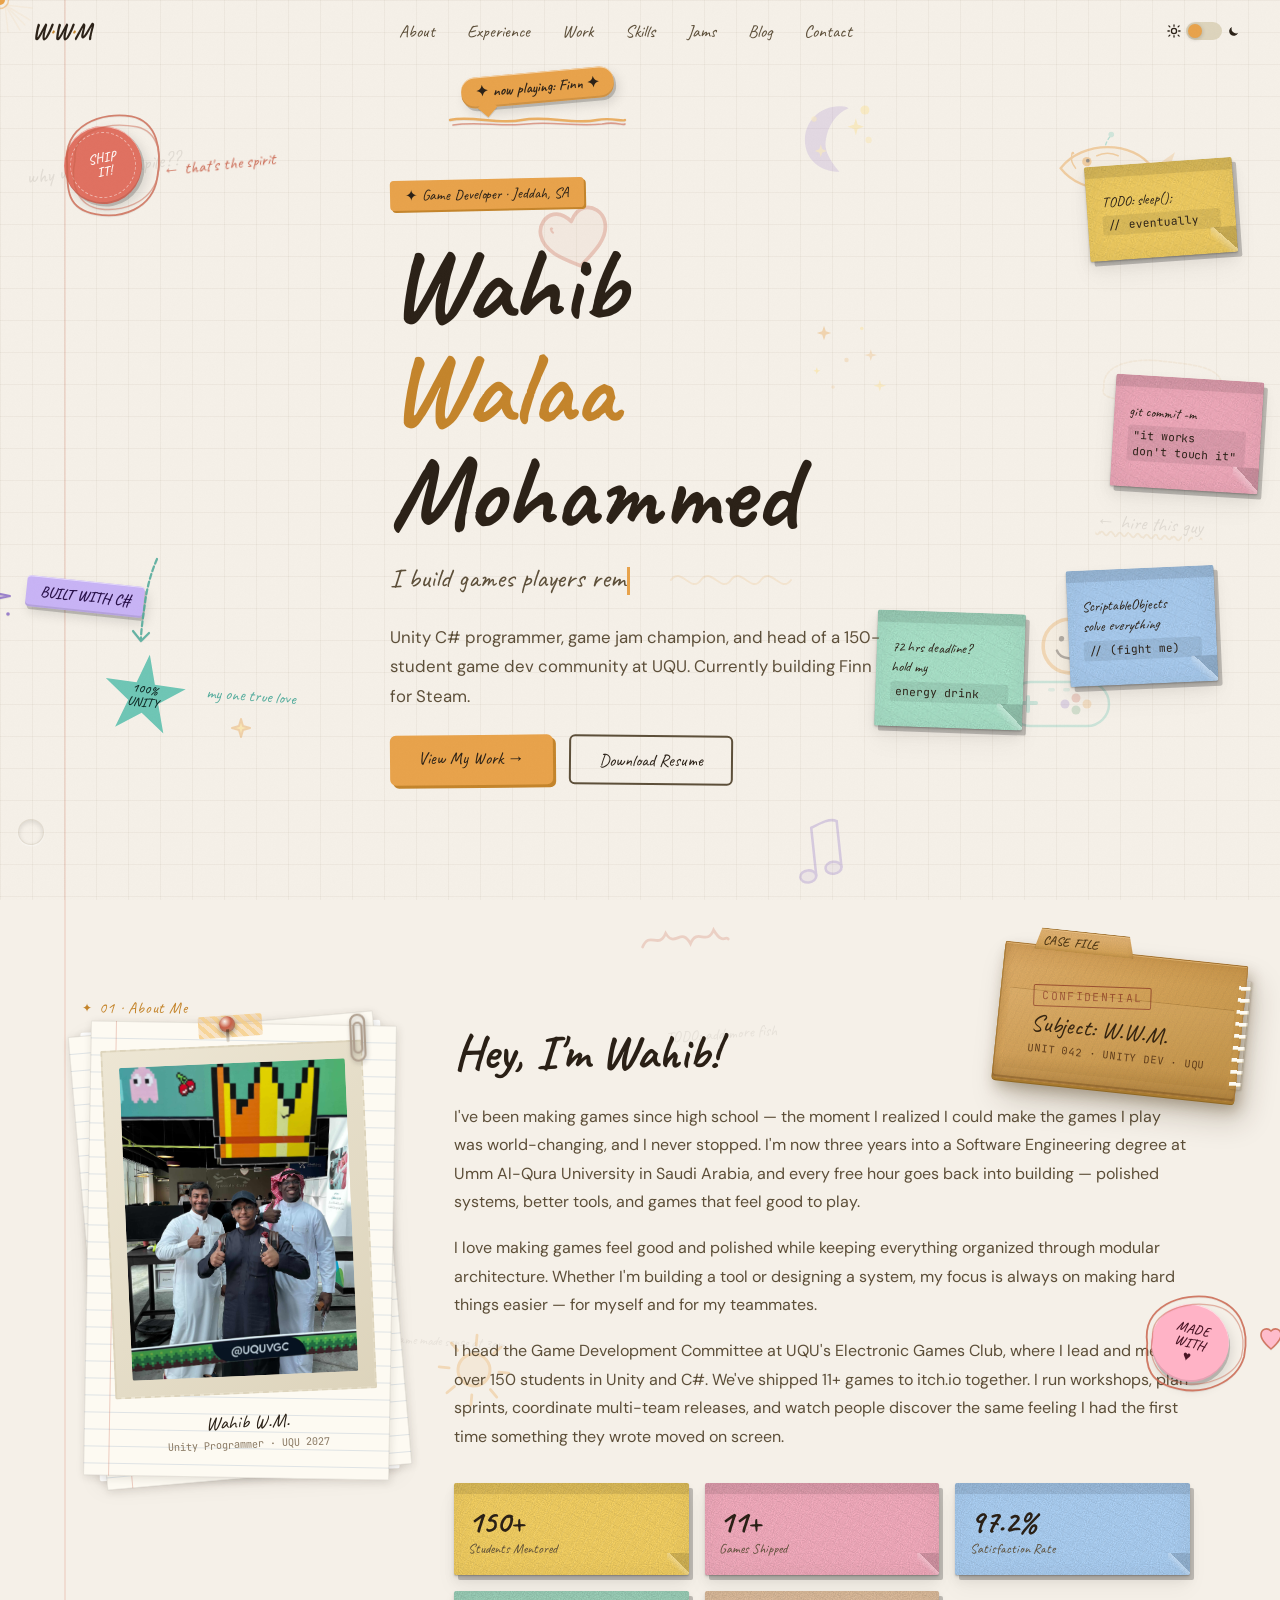
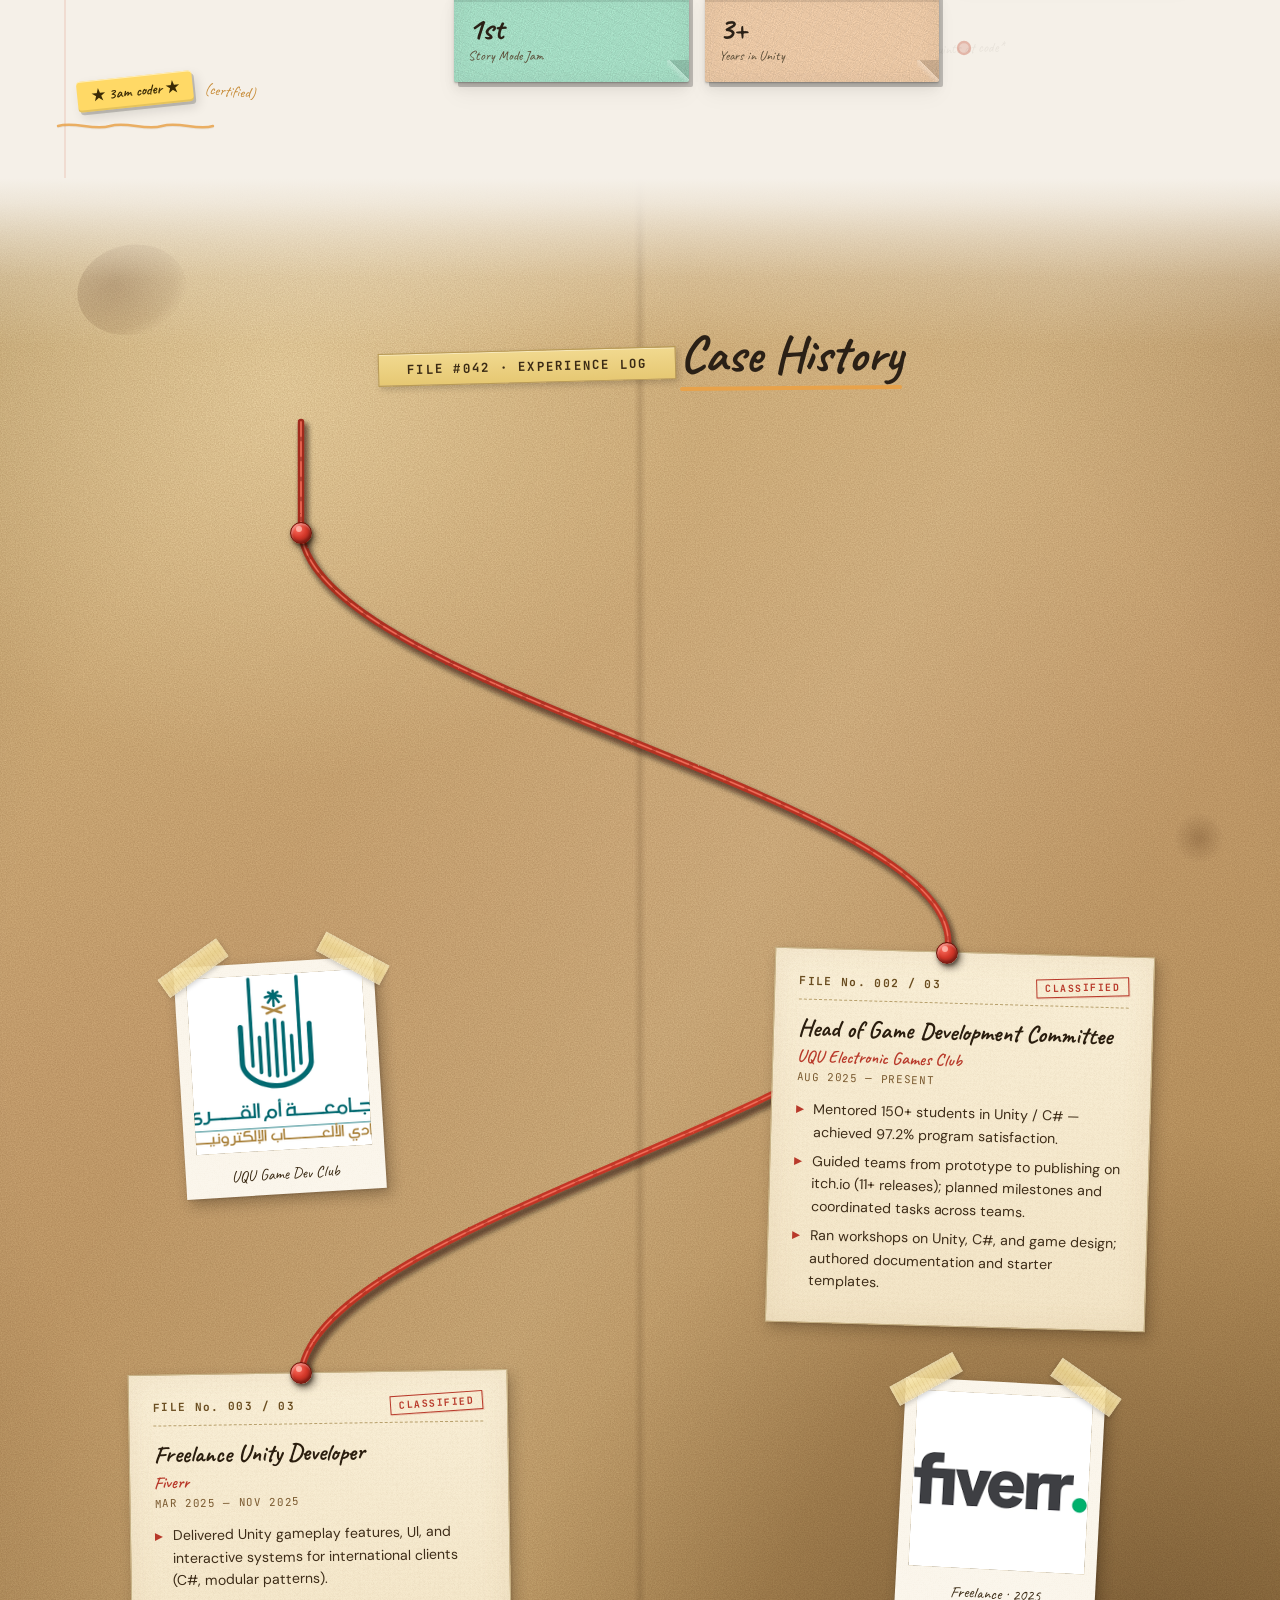
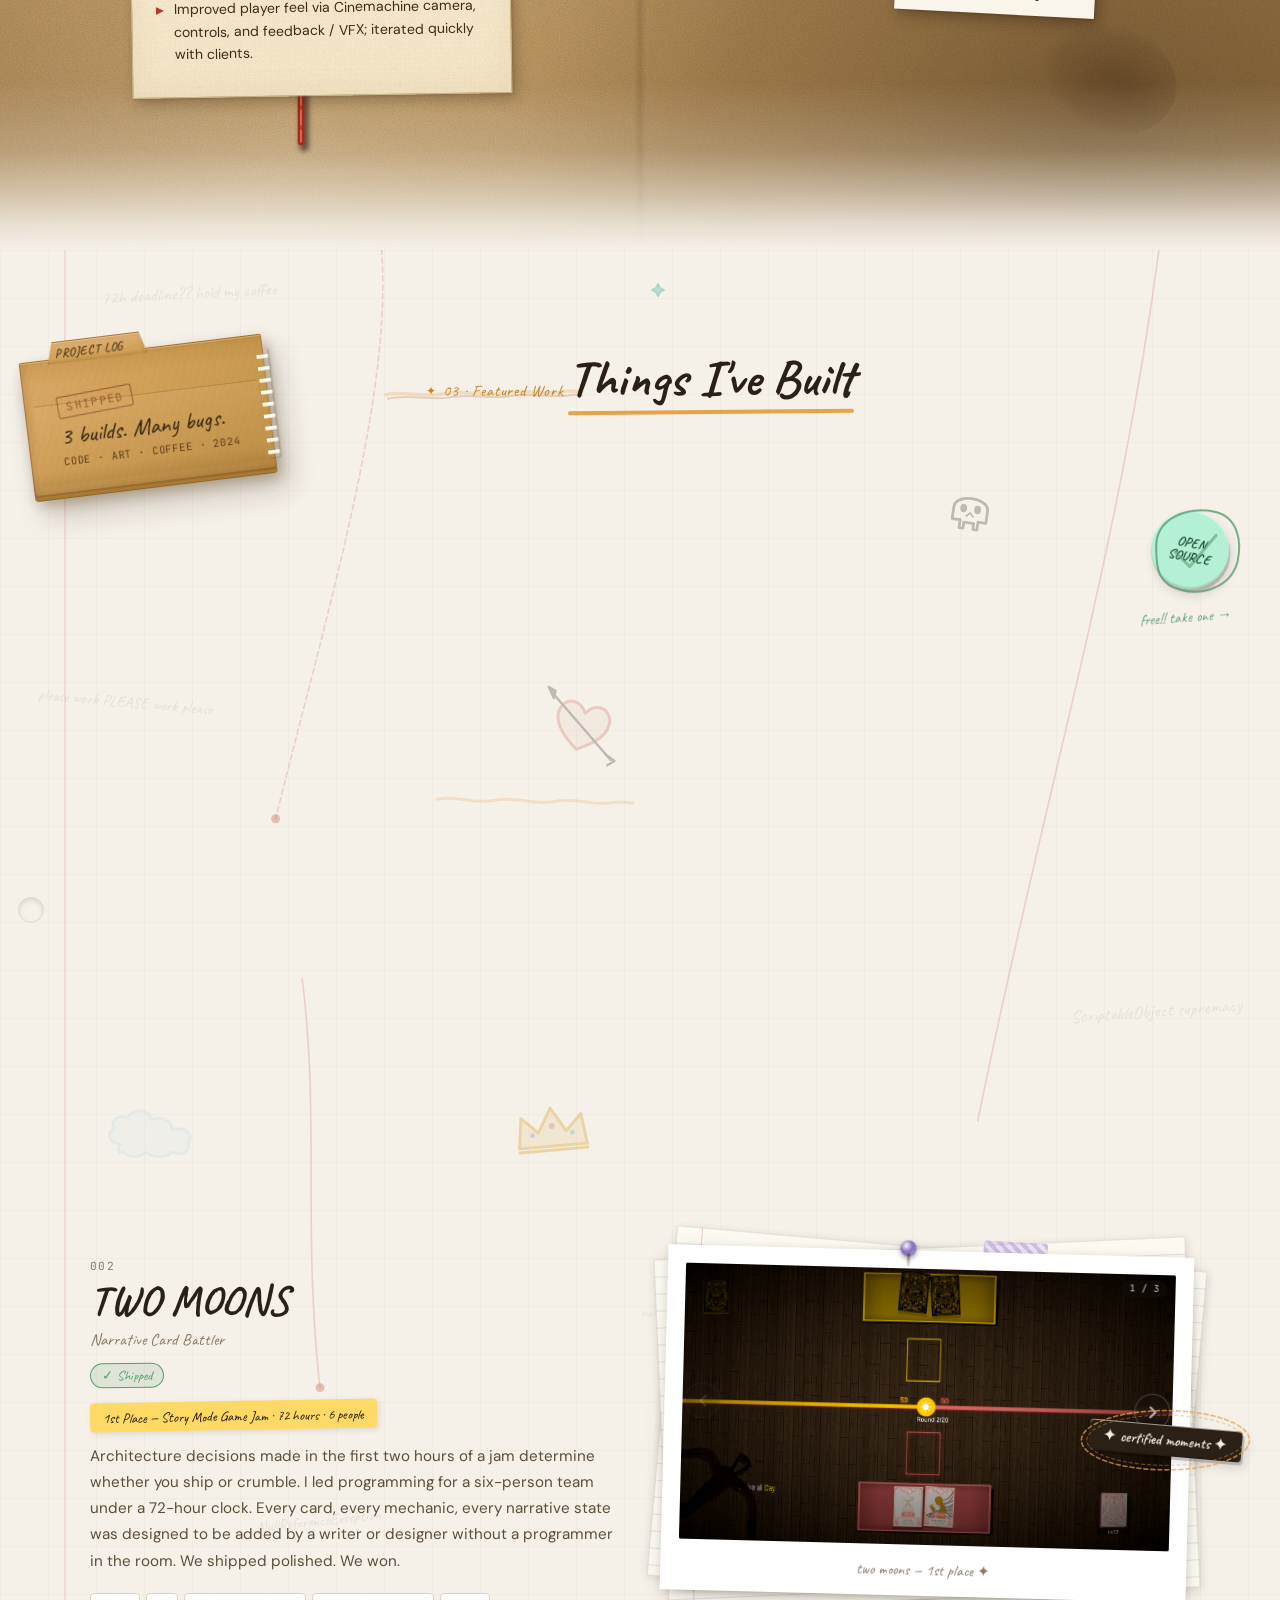
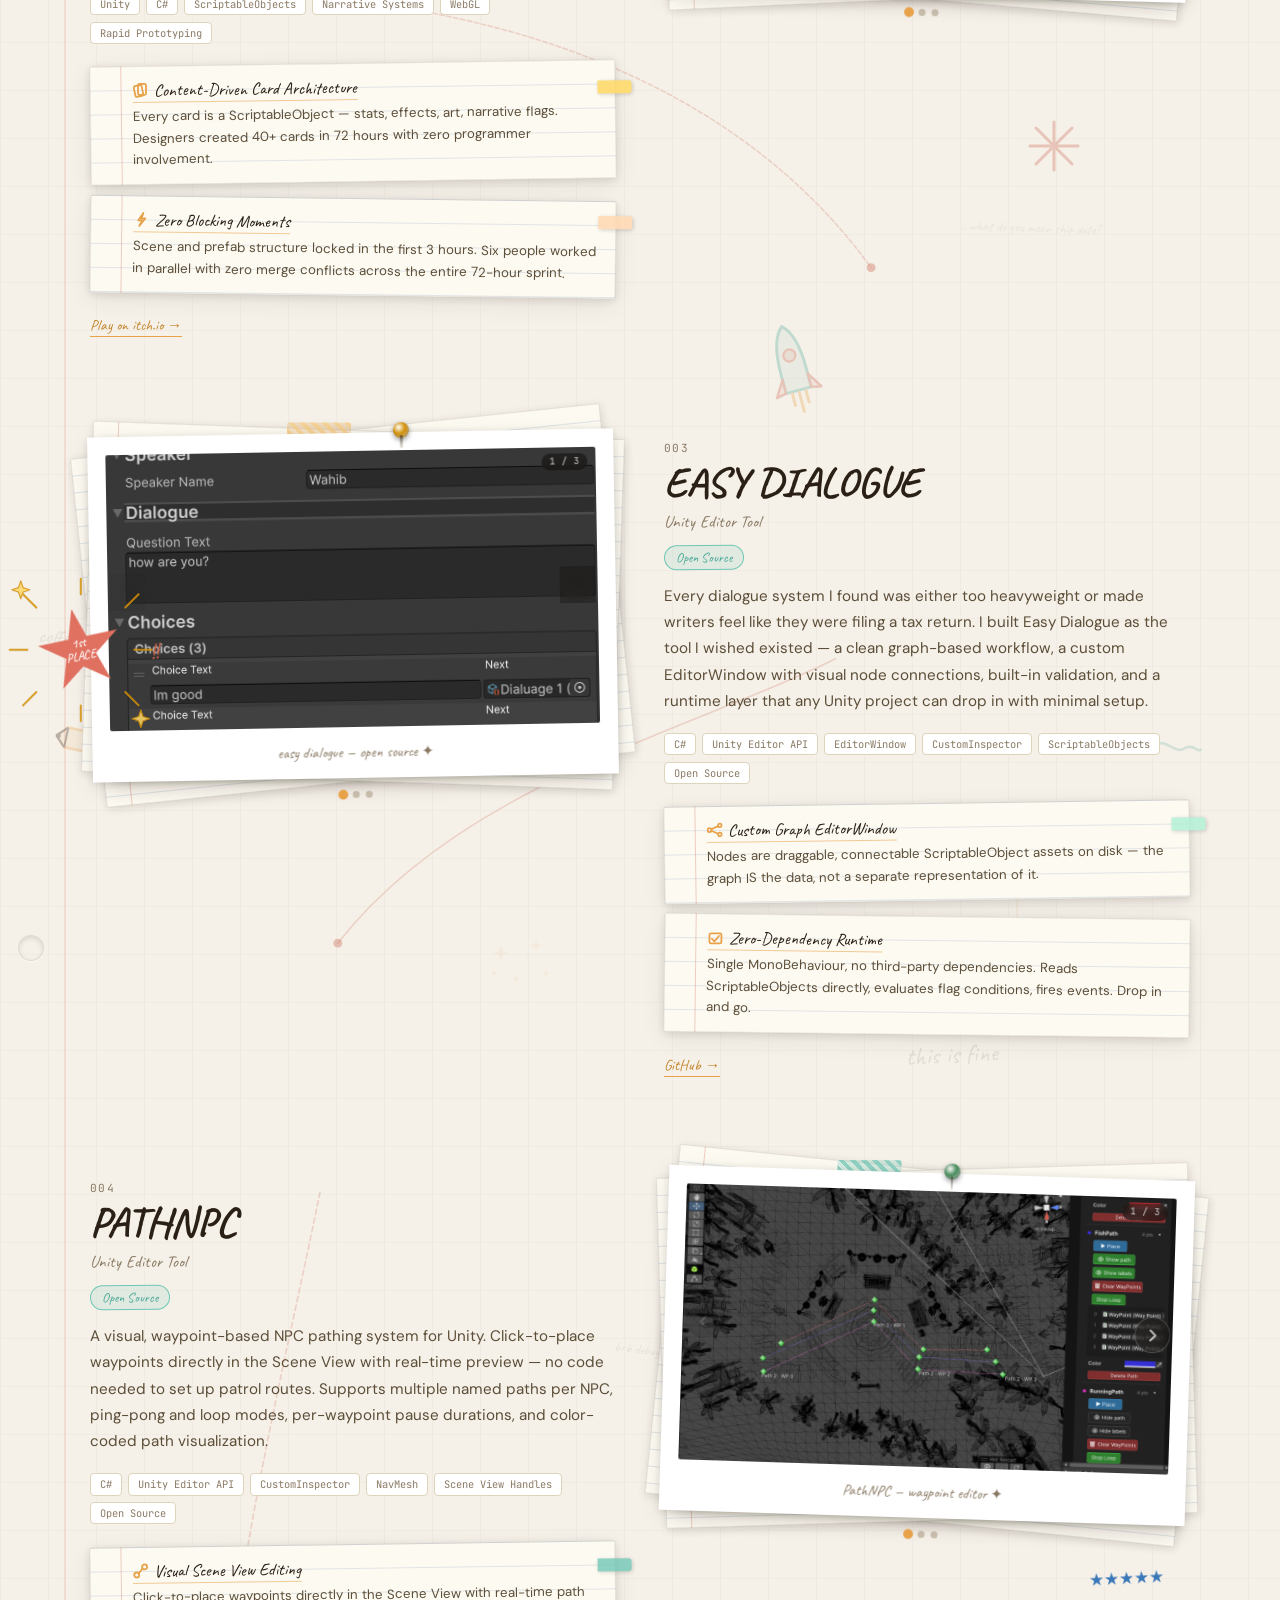
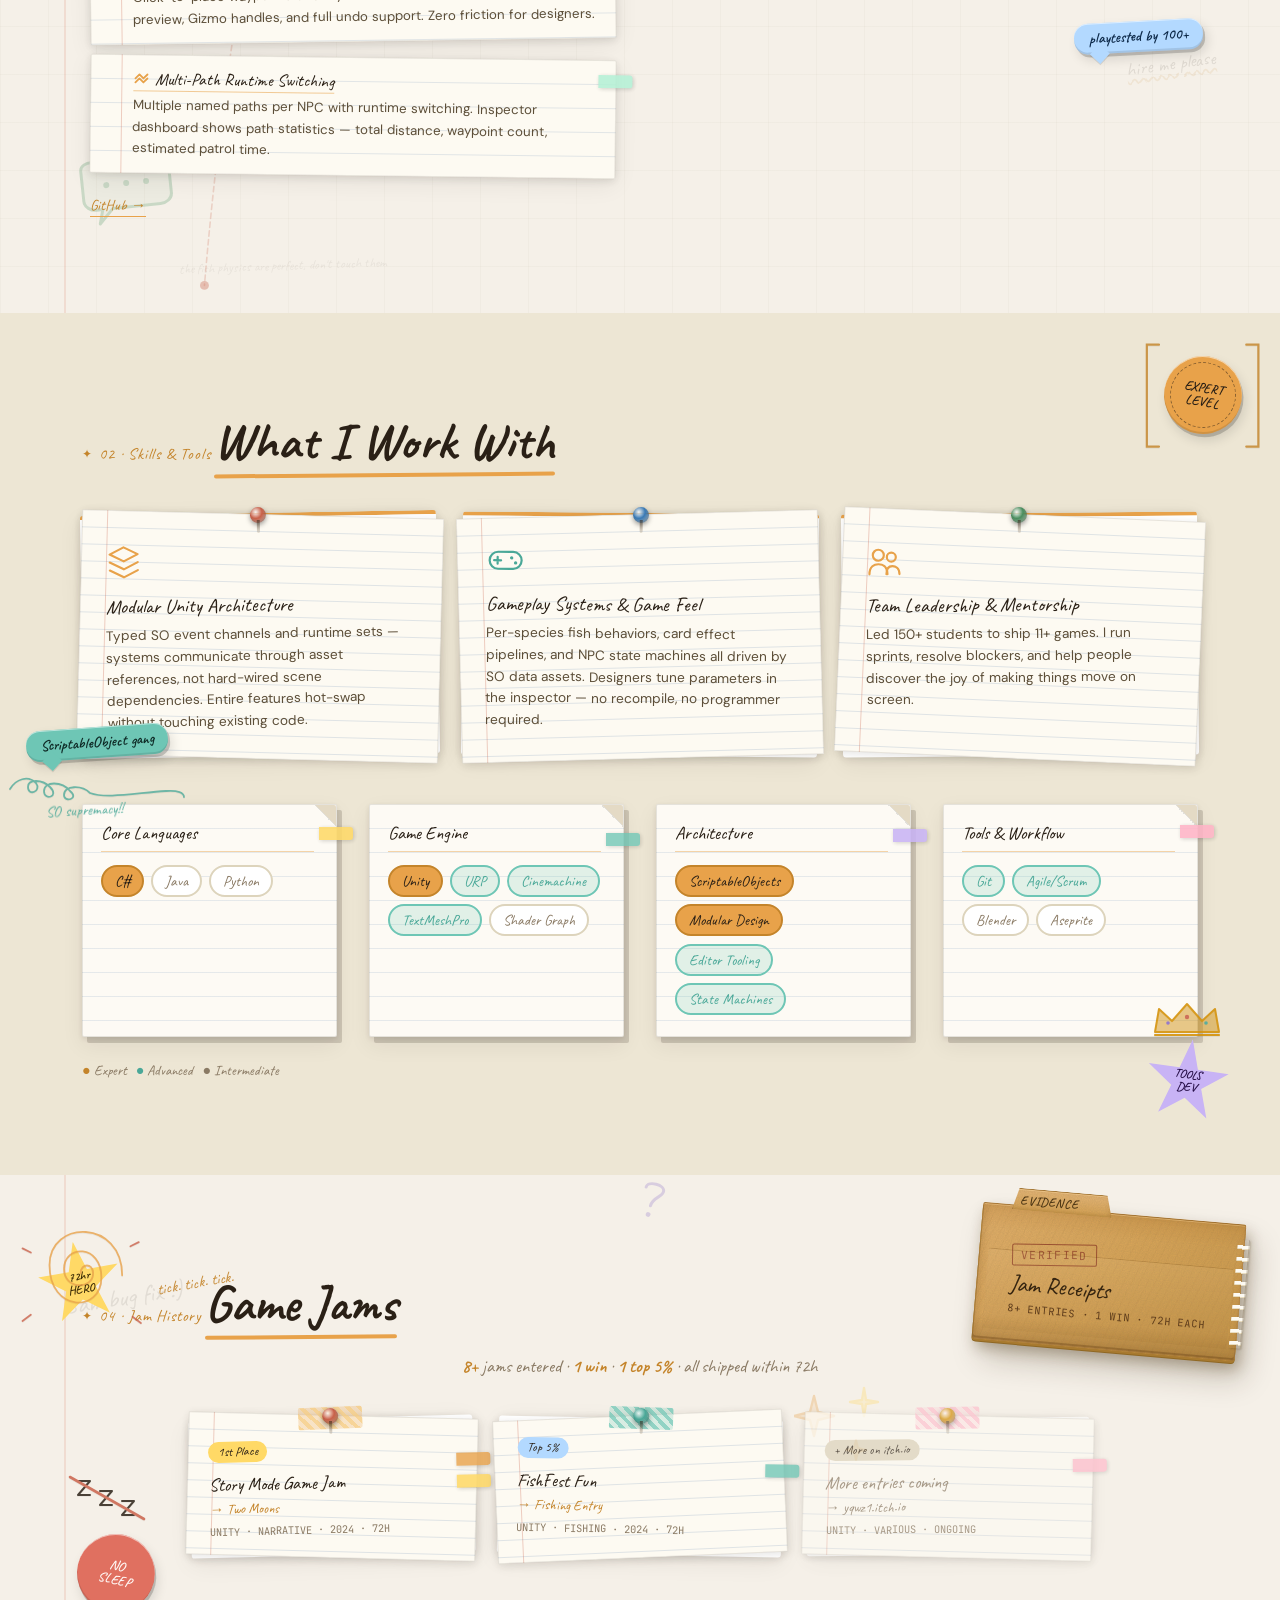
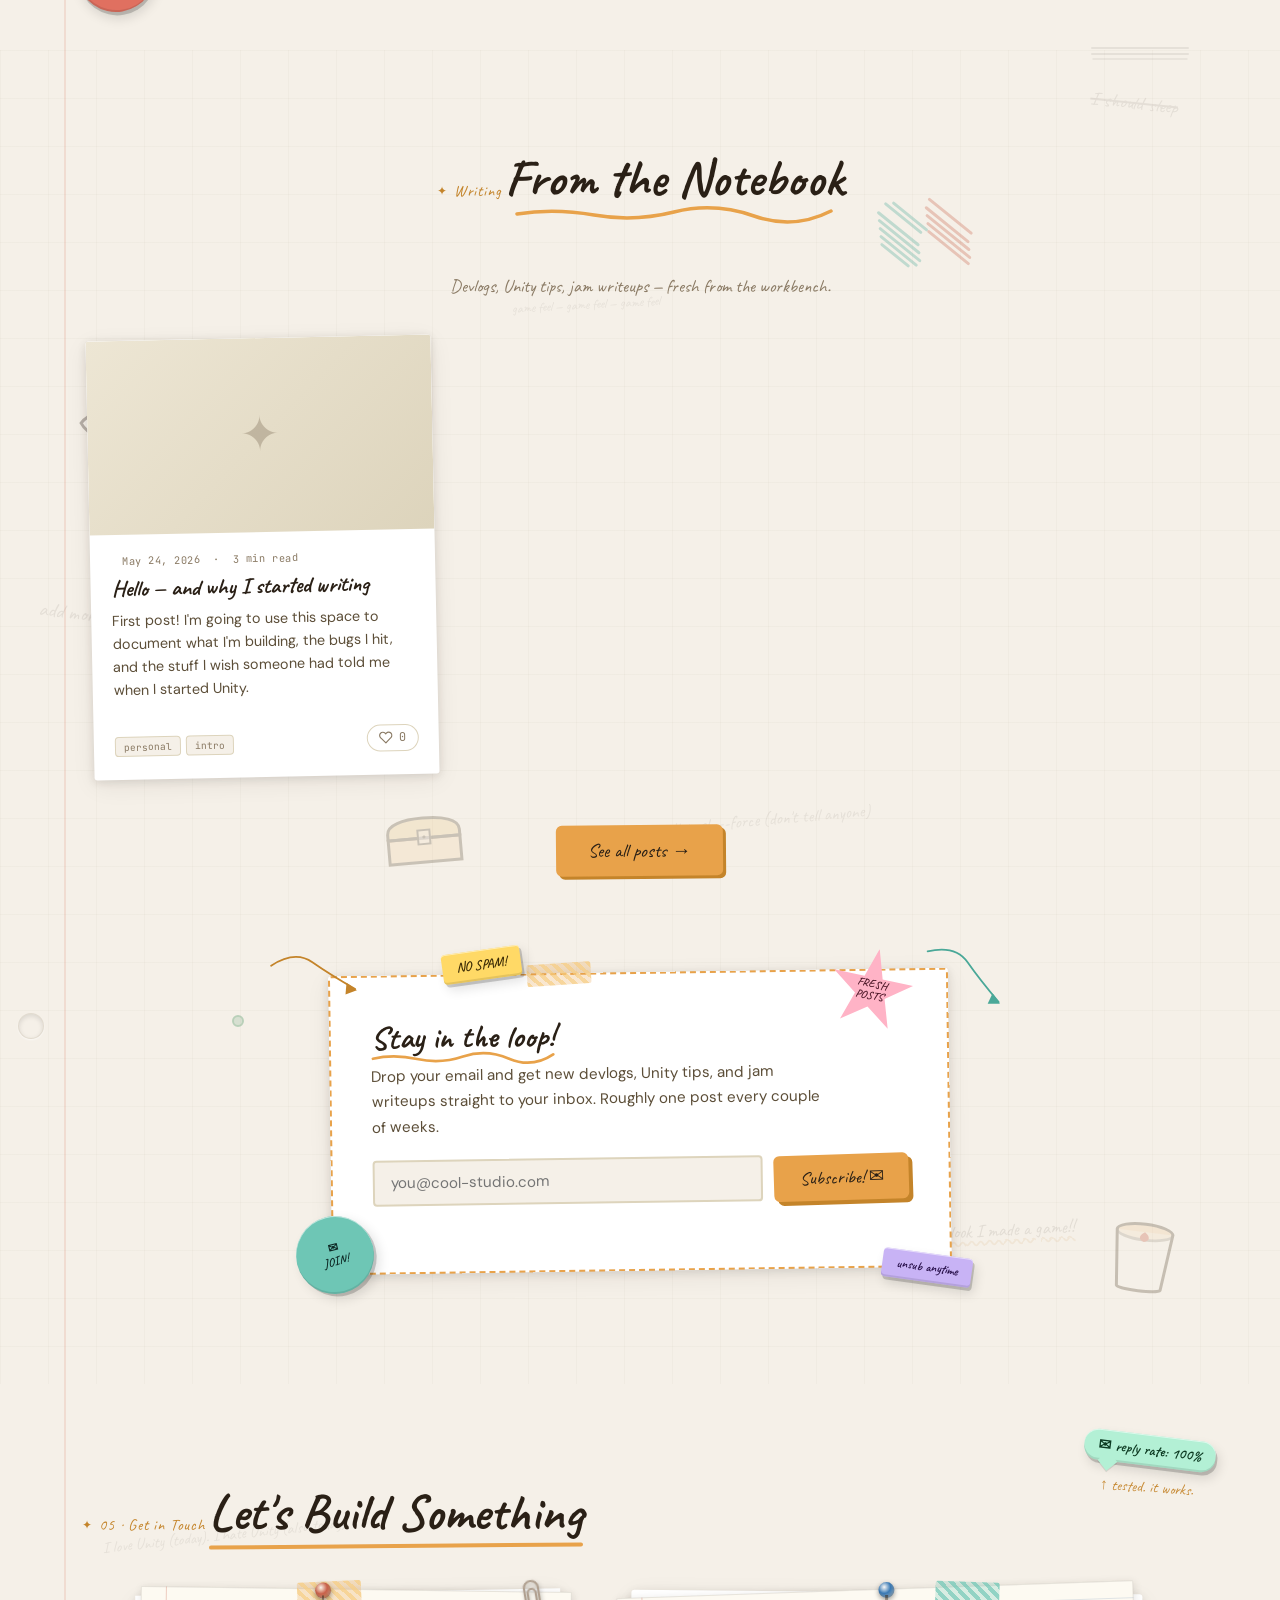
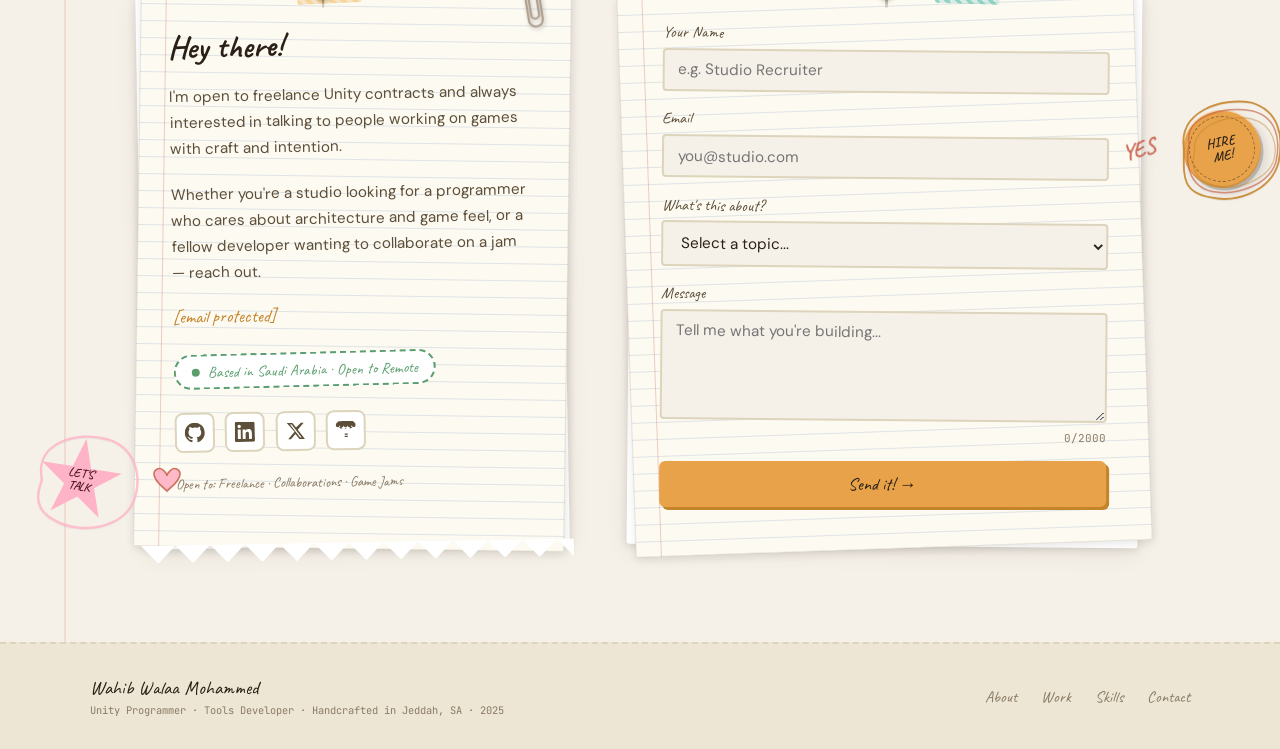
==== index.html @ 1f5dc15b "final touches" ====
<!DOCTYPE html>
<html lang="en">
<head>
    <meta charset="UTF-8">
    <meta name="viewport" content="width=device-width, initial-scale=1.0">
    <title>Wahib Walaa Mohammed — Game Developer</title>
    <meta name="description" content="Unity C# programmer, game jam champion, and head of a 100-student game dev community. Currently building Finn for Steam.">
    <meta property="og:title" content="Wahib Walaa Mohammed — Game Developer">
    <meta property="og:description" content="Unity programmer, game jam champion, head of 100-student game dev community.">
    <meta name="theme-color" content="#f5f0e8">
    <link rel="preconnect" href="https://fonts.googleapis.com">
    <link rel="preconnect" href="https://fonts.gstatic.com" crossorigin>
    <link href="https://fonts.googleapis.com/css2?family=Caveat:wght@400;500;600;700&family=DM+Sans:ital,opsz,wght@0,9..40,300;0,9..40,400;0,9..40,500;0,9..40,600;1,9..40,300&family=JetBrains+Mono:wght@400;500&display=swap" rel="stylesheet">
    <style>
        /* ============================================================
           ROOT & VARIABLES
        ============================================================ */
        :root {
            --paper:          #f5f0e8;
            --paper-dark:     #ede6d4;
            --paper-darker:   #ddd4bc;
            --amber:          #e8a24a;
            --amber-light:    #f5c87a;
            --amber-dark:     #c4842a;
            --teal:           #6ec6b5;
            --teal-dark:      #4aa898;
            --ink:            #2a2016;
            --ink-light:      #5c4e38;
            --ink-muted:      #8a7a64;
            --red-pin:        #c9614a;
            --purple:         #8a6cc6;
            --green:          #5a9e6f;
            --postit-yellow:  #ffd966;
            --postit-pink:    #ffb3c6;
            --postit-blue:    #b3d9ff;
            --postit-green:   #b3f0d5;
            --postit-orange:  #ffd9b3;

            --font-hand: 'Caveat', cursive;
            --font-body: 'DM Sans', sans-serif;
            --font-mono: 'JetBrains Mono', monospace;

            --shadow-paper: 0 2px 8px rgba(42,32,22,0.12), 0 6px 24px rgba(42,32,22,0.07);
            --shadow-lift:  0 8px 32px rgba(42,32,22,0.18), 0 2px 8px rgba(42,32,22,0.08);

            --transition: 280ms cubic-bezier(0.4,0,0.2,1);
            --spring:     380ms cubic-bezier(0.34,1.56,0.64,1);
        }

        *, *::before, *::after { box-sizing: border-box; margin: 0; padding: 0; }
        html { scroll-behavior: smooth; }

        body {
            font-family: var(--font-body);
            background: var(--paper);
            color: var(--ink);
            overflow-x: hidden;
            cursor: none;
        }

        /* Subtle paper grain overlay */
        body::after {
            content: '';
            position: fixed;
            inset: 0;
            background-image: url("data:image/svg+xml,%3Csvg xmlns='http://www.w3.org/2000/svg' width='300' height='300'%3E%3Cfilter id='n'%3E%3CfeTurbulence type='fractalNoise' baseFrequency='0.75' numOctaves='4' stitchTiles='stitch'/%3E%3CfeColorMatrix type='saturate' values='0'/%3E%3C/filter%3E%3Crect width='300' height='300' filter='url(%23n)' opacity='0.025'/%3E%3C/svg%3E");
            pointer-events: none;
            z-index: 9000;
        }

        /* ============================================================
           CURSOR
        ============================================================ */
        #cursor {
            position: fixed; pointer-events: none; z-index: 999999;
            transform: translate(-50%, -50%);
            width: 20px; height: 20px;
            transition: transform 80ms ease, opacity 200ms;
        }
        #cursor svg { display: block; width: 100%; height: 100%; overflow: visible; }
        .cursor-hover #cursor { transform: translate(-50%, -50%) scale(1.5); }

        /* ============================================================
           SCROLL PROGRESS
        ============================================================ */
        #scroll-progress {
            position: fixed; top: 0; left: 0; height: 3px;
            background: var(--amber); z-index: 8999; width: 0%;
        }

        /* ============================================================
           CONTAINER
        ============================================================ */
        .container { max-width: 1180px; margin: 0 auto; padding: 0 2rem; }

        /* ============================================================
           SCROLL ANIMATIONS
        ============================================================ */
        .pin-in {
            opacity: 0;
            transform: translateY(28px) rotate(var(--pin-rotate,0deg));
            transition: opacity 550ms cubic-bezier(0.4,0,0.2,1),
                        transform 550ms cubic-bezier(0.34,1.56,0.64,1);
        }
        .pin-in.visible {
            opacity: 1;
            transform: translateY(0) rotate(var(--pin-rotate,0deg));
        }

        /* ============================================================
           NAV
        ============================================================ */
        #navbar {
            position: fixed; top: 0; left: 0; right: 0; z-index: 500;
            padding: 1rem 2rem;
            display: flex; align-items: center; justify-content: space-between;
            transition: background var(--transition), border-color var(--transition);
        }
        #navbar.scrolled {
            background: rgba(245,240,232,0.93);
            backdrop-filter: blur(14px);
            border-bottom: 2px dashed var(--paper-darker);
        }
        .nav-logo {
            font-family: var(--font-hand); font-size: 1.5rem; font-weight: 700;
            color: var(--ink); text-decoration: none;
            display: inline-block;
            transition: color var(--transition);
        }
        .nav-logo span { color: var(--amber-dark); }
        .nav-logo:hover { animation: squiggly-anim 0.38s linear infinite; }
        .nav-links { display: flex; gap: 2rem; list-style: none; }
        .nav-link {
            font-family: var(--font-hand); font-size: 1.1rem;
            color: var(--ink-light); text-decoration: none;
            transition: color var(--transition);
        }
        .nav-link:hover { color: var(--amber-dark); }
        .hamburger {
            display: none; flex-direction: column; gap: 5px;
            background: none; border: none; cursor: pointer; padding: 4px;
        }
        .hamburger span {
            display: block; width: 24px; height: 2px;
            background: var(--ink); border-radius: 2px;
            transition: var(--transition);
        }
        .hamburger.open span:nth-child(1) { transform: translateY(7px) rotate(45deg); }
        .hamburger.open span:nth-child(2) { opacity: 0; }
        .hamburger.open span:nth-child(3) { transform: translateY(-7px) rotate(-45deg); }

        /* Mobile menu overlay */
        #mobile-menu {
            position: fixed; inset: 0; background: var(--paper);
            z-index: 400; display: flex; flex-direction: column;
            align-items: flex-start; justify-content: center;
            padding: 2rem 3rem; gap: 2rem;
            transform: translateX(100%);
            transition: transform var(--transition);
        }
        #mobile-menu.open { transform: translateX(0); }
        #mobile-menu .nav-link { font-size: 2.5rem; }

        /* ============================================================
           SECTION LABELS
        ============================================================ */
        .section-label {
            font-family: var(--font-hand); font-size: 1rem;
            color: var(--amber-dark); letter-spacing: 0.05em;
            margin-bottom: 0.5rem;
            display: inline-flex; align-items: center; gap: 0.4rem;
        }
        .section-label::before { content: '✦'; font-size: 0.75rem; }

        .section-title {
            font-family: var(--font-hand);
            font-size: clamp(2.2rem, 4.5vw, 3.2rem);
            color: var(--ink);
            display: inline-block; position: relative;
        }
        .section-title::after {
            content: '';
            position: absolute; bottom: -4px; left: 0; width: 100%; height: 4px;
            background: var(--amber); border-radius: 2px;
            transform: rotate(-0.5deg);
        }

        /* ============================================================
           BUTTONS
        ============================================================ */
        .btn-primary {
            font-family: var(--font-hand); font-size: 1.1rem;
            background: var(--amber); color: var(--ink);
            border: none; padding: 0.75rem 1.75rem; border-radius: 6px;
            cursor: pointer; text-decoration: none; display: inline-block;
            transform: rotate(-0.5deg);
            box-shadow: 3px 3px 0 var(--amber-dark);
            transition: transform var(--spring), box-shadow var(--spring);
        }
        .btn-primary:hover { transform: rotate(0.5deg) translateY(-3px); box-shadow: 5px 5px 0 var(--amber-dark); }
        .btn-primary:active { transform: rotate(-0.5deg) translateY(1px); box-shadow: 1px 1px 0 var(--amber-dark); }

        .btn-secondary {
            font-family: var(--font-hand); font-size: 1.1rem;
            background: transparent; color: var(--ink);
            border: 2px solid var(--ink-light);
            padding: 0.75rem 1.75rem; border-radius: 6px;
            cursor: pointer; text-decoration: none; display: inline-block;
            transform: rotate(0.5deg);
            transition: transform var(--spring), border-color var(--transition), background var(--transition);
        }
        .btn-secondary:hover {
            transform: rotate(-0.5deg) translateY(-3px);
            border-color: var(--amber); background: rgba(232,162,74,0.1);
        }

        /* ============================================================
           TAPE
        ============================================================ */
        .tape {
            position: absolute; height: 22px; width: 64px;
            border-radius: 2px; opacity: 0.75; pointer-events: none;
        }
        .tape-amber {
            background: repeating-linear-gradient(45deg,var(--amber-light),var(--amber-light) 4px,rgba(232,162,74,0.35) 4px,rgba(232,162,74,0.35) 8px);
        }
        .tape-teal {
            background: repeating-linear-gradient(45deg,var(--teal),var(--teal) 4px,rgba(110,198,181,0.35) 4px,rgba(110,198,181,0.35) 8px);
        }
        .tape-pink {
            background: repeating-linear-gradient(45deg,var(--postit-pink),var(--postit-pink) 4px,rgba(255,179,198,0.35) 4px,rgba(255,179,198,0.35) 8px);
        }
        .tape-purple {
            background: repeating-linear-gradient(45deg,#c0a8e8,#c0a8e8 4px,rgba(192,168,232,0.35) 4px,rgba(192,168,232,0.35) 8px);
        }

        /* ============================================================
           HERO
        ============================================================ */
        #hero {
            min-height: 100svh;
            display: flex; align-items: center;
            padding: 8rem 2rem 4rem;
            position: relative; overflow: hidden;
        }
        #hero::before {
            content: '';
            position: absolute; inset: 0;
            background-image:
                linear-gradient(rgba(139,121,96,0.07) 1px, transparent 1px),
                linear-gradient(90deg, rgba(139,121,96,0.07) 1px, transparent 1px);
            background-size: 32px 32px;
            pointer-events: none;
        }
        .hero-content { position: relative; z-index: 1; max-width: 820px; }

        .hero-sticker {
            display: inline-block;
            font-family: var(--font-hand); font-size: 0.95rem;
            background: var(--amber); color: var(--ink);
            padding: 0.3rem 0.9rem; border-radius: 4px;
            transform: rotate(-1.2deg); margin-bottom: 1.5rem;
            box-shadow: 2px 2px 0 var(--amber-dark);
        }

        .hero-name {
            font-family: var(--font-hand);
            font-size: clamp(3.2rem, 8.5vw, 6.5rem);
            line-height: 1; color: var(--ink); font-weight: 700;
            margin-bottom: 1rem;
        }
        .hero-name .name-accent { color: var(--amber-dark); }

        .hero-typed-wrap {
            font-family: var(--font-hand);
            font-size: clamp(1.2rem, 2.5vw, 1.7rem);
            color: var(--ink-light); margin-bottom: 1.5rem; min-height: 2.4rem;
        }
        .cursor-blink {
            display: inline-block; width: 3px; height: 1em;
            background: var(--amber); margin-left: 2px;
            vertical-align: middle;
            animation: blink 1s step-end infinite;
        }
        @keyframes blink { 0%,100%{opacity:1} 50%{opacity:0} }

        .hero-bio {
            font-size: 1.05rem; color: var(--ink-light);
            max-width: 500px; line-height: 1.75; margin-bottom: 1.5rem;
        }

        .availability-badge {
            display: inline-flex; align-items: center; gap: 0.5rem;
            font-family: var(--font-hand); font-size: 0.95rem;
            background: white; border: 2px dashed var(--green);
            color: var(--green); padding: 0.35rem 1rem; border-radius: 999px;
            margin-bottom: 1.5rem; transform: rotate(-0.5deg);
        }
        .badge-dot {
            width: 8px; height: 8px; background: var(--green);
            border-radius: 50%;
            animation: pulse 2s ease-in-out infinite;
        }
        @keyframes pulse { 0%,100%{opacity:1;transform:scale(1)} 50%{opacity:0.5;transform:scale(0.8)} }

        .hero-ctas { display: flex; gap: 1rem; flex-wrap: wrap; }

        /* Hero floating doodles */
        .hero-doodles { position: absolute; inset: 0; pointer-events: none; overflow: hidden; }
        .doodle { position: absolute; opacity: 0.45; }

        @keyframes floatA { 0%,100%{transform:translateY(0) rotate(0deg)} 40%{transform:translateY(-12px) rotate(2.5deg)} 70%{transform:translateY(-6px) rotate(-1.5deg)} }
        @keyframes floatB { 0%,100%{transform:translateY(0) rotate(0deg)} 35%{transform:translateY(-8px) rotate(-2deg)} 65%{transform:translateY(-14px) rotate(1.5deg)} }
        @keyframes floatC { 0%,100%{transform:translateY(0) rotate(0deg)} 50%{transform:translateY(-10px) rotate(3deg)} }

        .doodle-fish    { top:14%; right:7%;  width:150px; animation: floatA 7s ease-in-out infinite; }
        .doodle-moon    { top:10%; left:62%;  width:100px; animation: floatB 9s ease-in-out infinite; opacity:0.3; }
        .doodle-ctrl    { bottom:18%; right:13%; width:110px; animation: floatC 8s ease-in-out infinite; opacity:0.3; }
        .doodle-stars   { top:35%; right:30%; width:90px;  animation: floatA 6s ease-in-out infinite reverse; opacity:0.4; }
        .doodle-squig   { top:62%; left:52%; width:130px; opacity:0.15; }

        /* ============================================================
           ABOUT
        ============================================================ */
        #about { padding: 6rem 2rem; }
        .about-grid {
            display: grid; grid-template-columns: 300px 1fr; gap: 4rem;
            align-items: start; max-width: 1100px; margin: 0 auto;
        }

        .avatar-card {
            background: white; padding: 1.2rem 1.2rem 1.5rem; border-radius: 2px;
            box-shadow: var(--shadow-paper);
            transform: rotate(-2.5deg); --pin-rotate: -2.5deg;
            position: relative;
        }
        .avatar-photo-area {
            width: 100%; aspect-ratio: 3/4;
            background: linear-gradient(135deg, var(--paper-dark), var(--paper-darker));
            border: 2px dashed var(--paper-darker); border-radius: 2px;
            display: flex; flex-direction: column;
            align-items: center; justify-content: center; gap: 0.6rem;
            color: var(--ink-muted); font-family: var(--font-hand); font-size: 0.9rem;
            text-align: center; padding: 1rem;
            margin-bottom: 1rem;
        }
        .avatar-caption {
            font-family: var(--font-hand); font-size: 1.2rem;
            text-align: center; color: var(--ink);
        }
        .avatar-sub {
            font-family: var(--font-mono); font-size: 0.65rem;
            text-align: center; color: var(--ink-muted); margin-top: 0.2rem;
        }

        .about-content h2 {
            font-family: var(--font-hand);
            font-size: clamp(2.2rem, 4vw, 3rem);
            line-height: 1.1; color: var(--ink); margin-bottom: 1.5rem;
        }
        .about-content p {
            font-size: 1rem; line-height: 1.78; color: var(--ink-light); margin-bottom: 1.1rem;
        }

        .postit-grid {
            display: grid; grid-template-columns: repeat(3, 1fr); gap: 1rem; margin-top: 2rem;
        }

        /* ============================================================
           EXPERIENCE — Detective Crime Board
        ============================================================ */
        #experience {
            position: relative;
            padding: 9rem 2rem 8rem;
            overflow: hidden;
            background:
                /* Strong top-left light source — gives the folder depth */
                radial-gradient(ellipse 55% 40% at 22% 12%, rgba(255,238,195,0.55), transparent 60%),
                /* Diagonal specular highlight — paper sheen */
                linear-gradient(118deg, transparent 30%, rgba(255,240,200,0.18) 48%, rgba(255,240,200,0.22) 52%, transparent 70%),
                /* Bottom-right deep shadow */
                radial-gradient(ellipse 70% 55% at 85% 92%, rgba(60,38,18,0.42), transparent 65%),
                /* Edge vignette — corners darker, more 3D */
                radial-gradient(ellipse 110% 95% at 50% 50%, transparent 45%, rgba(55,35,15,0.32) 100%),
                /* Manila body with diagonal warmth */
                linear-gradient(160deg, #e3c890 0%, #cfa978 42%, #b08c52 100%);
        }
        /* Paper fiber noise (turbulence) */
        #experience::before {
            content: '';
            position: absolute; inset: 0;
            background-image: url("data:image/svg+xml;utf8,<svg xmlns='http://www.w3.org/2000/svg' width='340' height='340'><filter id='n'><feTurbulence type='fractalNoise' baseFrequency='0.78' numOctaves='3' seed='5'/><feColorMatrix values='0 0 0 0 0.42  0 0 0 0 0.3  0 0 0 0 0.18  0 0 0 0.7 0'/></filter><rect width='340' height='340' filter='url(%23n)'/></svg>");
            mix-blend-mode: multiply;
            opacity: 0.62;
            pointer-events: none;
            z-index: 1;
        }
        /* Smooth fade to surrounding paper at top + bottom + crease */
        #experience::after {
            content: '';
            position: absolute; inset: 0;
            background:
                /* Top fade — blends INTO the section above */
                linear-gradient(180deg,
                    var(--paper) 0%,
                    rgba(245,240,232,0.85) 1.5%,
                    rgba(245,240,232,0.55) 3.5%,
                    rgba(245,240,232,0.22) 6%,
                    transparent 10%),
                /* Bottom fade — blends INTO the section below */
                linear-gradient(0deg,
                    var(--paper) 0%,
                    rgba(245,240,232,0.85) 1.5%,
                    rgba(245,240,232,0.55) 3.5%,
                    rgba(245,240,232,0.22) 6%,
                    transparent 10%),
                /* Subtle center crease — like the folder is folded */
                linear-gradient(90deg, transparent 49.5%, rgba(70,45,20,0.14) 49.95%, rgba(70,45,20,0.18) 50%, rgba(70,45,20,0.14) 50.05%, transparent 50.5%);
            pointer-events: none;
            z-index: 2;
        }
        html[data-theme="dark"] #experience {
            background:
                radial-gradient(ellipse 55% 40% at 22% 12%, rgba(180,130,70,0.32), transparent 60%),
                linear-gradient(118deg, transparent 30%, rgba(180,130,70,0.1) 48%, rgba(180,130,70,0.14) 52%, transparent 70%),
                radial-gradient(ellipse 70% 55% at 85% 92%, rgba(20,10,5,0.55), transparent 65%),
                radial-gradient(ellipse 110% 95% at 50% 50%, transparent 45%, rgba(15,8,3,0.4) 100%),
                linear-gradient(160deg, #5a4628 0%, #463422 45%, #2e2113 100%);
        }
        html[data-theme="dark"] #experience::before { opacity: 0.4; }
        html[data-theme="dark"] #experience::after {
            background:
                linear-gradient(180deg,
                    var(--paper) 0%,
                    rgba(38,32,24,0.85) 1.5%,
                    rgba(38,32,24,0.55) 3.5%,
                    rgba(38,32,24,0.22) 6%,
                    transparent 10%),
                linear-gradient(0deg,
                    var(--paper) 0%,
                    rgba(38,32,24,0.85) 1.5%,
                    rgba(38,32,24,0.55) 3.5%,
                    rgba(38,32,24,0.22) 6%,
                    transparent 10%),
                linear-gradient(90deg, transparent 49.5%, rgba(10,5,0,0.4) 49.95%, rgba(10,5,0,0.5) 50%, rgba(10,5,0,0.4) 50.05%, transparent 50.5%);
        }

        /* Decorative coffee/water stains */
        .exp-stain {
            position: absolute;
            border-radius: 50%;
            pointer-events: none;
            z-index: 2;
            mix-blend-mode: multiply;
        }
        .exp-stain-1 {
            top: 4%; left: 6%;
            width: 110px; height: 90px;
            background: radial-gradient(ellipse at 35% 40%, rgba(110,70,35,0.32), rgba(110,70,35,0.12) 60%, transparent 75%);
            transform: rotate(-12deg);
        }
        .exp-stain-2 {
            bottom: 7%; right: 8%;
            width: 140px; height: 110px;
            background: radial-gradient(ellipse at 60% 50%, rgba(95,60,30,0.28), rgba(95,60,30,0.1) 55%, transparent 70%);
            transform: rotate(20deg);
        }
        .exp-stain-3 {
            top: 38%; right: 4%;
            width: 60px; height: 50px;
            background: radial-gradient(circle, rgba(100,65,30,0.25), transparent 65%);
        }

        /* Section title — typewriter chunky label tag */
        .exp-folder-label {
            position: relative; z-index: 4;
            display: inline-block;
            background: linear-gradient(180deg, #f1d98f 0%, #e6c873 100%);
            color: #3a2a14;
            font-family: var(--font-mono); font-weight: 700;
            font-size: 0.78rem; letter-spacing: 0.18em;
            padding: 7px 28px;
            border: 1px solid #b89a55;
            box-shadow: 2px 3px 6px rgba(0,0,0,0.18), inset 0 1px 0 rgba(255,255,255,0.4);
            transform: rotate(-1.5deg);
            margin-bottom: 1rem;
        }

        /* Crime board layout — fixed height for SVG string alignment */
        .crime-board {
            position: relative;
            max-width: 1080px;
            margin: 0 auto;
            min-height: 1280px;
            z-index: 3;
        }
        /* SVG strings overlay */
        .crime-strings {
            position: absolute;
            inset: 0;
            width: 100%; height: 100%;
            pointer-events: none;
            z-index: 4;
            overflow: visible;
        }

        /* Each row holds a card + portrait + pin position */
        .crime-row {
            position: absolute;
            left: 0; right: 0;
            height: 380px;
        }
        .crime-row-1 { top: 40px; }
        .crime-row-2 { top: 460px; }
        .crime-row-3 { top: 880px; }

        /* Cards — aged case file paper */
        .case-card {
            position: absolute;
            width: 380px;
            background:
                linear-gradient(180deg, #faf0d8 0%, #f4e6c8 100%);
            border: 1px solid #c8b58a;
            padding: 1.4rem 1.5rem 1.5rem;
            box-shadow:
                4px 6px 14px rgba(40,25,10,0.28),
                1px 1px 3px rgba(40,25,10,0.15),
                inset 0 0 30px rgba(180,140,80,0.12);
            font-family: var(--font-body);
            z-index: 6;
        }
        .case-card::before {
            content: '';
            position: absolute; inset: 0;
            background-image: url("data:image/svg+xml;utf8,<svg xmlns='http://www.w3.org/2000/svg' width='200' height='200'><filter id='p'><feTurbulence baseFrequency='1.2' numOctaves='2' seed='3'/><feColorMatrix values='0 0 0 0 0.35  0 0 0 0 0.25  0 0 0 0 0.12  0 0 0 0.25 0'/></filter><rect width='200' height='200' filter='url(%23p)'/></svg>");
            mix-blend-mode: multiply;
            opacity: 0.5;
            pointer-events: none;
        }
        html[data-theme="dark"] .case-card {
            background: linear-gradient(180deg, #f0e0c0 0%, #e6d2a8 100%);
            color: #2a1f10;
        }

        /* Card header strip — "EVIDENCE No. 0XX" */
        .case-stamp {
            display: flex; align-items: center; justify-content: space-between;
            padding-bottom: 0.55rem;
            margin-bottom: 0.9rem;
            border-bottom: 1.5px dashed #b8a06c;
            position: relative; z-index: 1;
        }
        .case-stamp-no {
            font-family: var(--font-mono); font-weight: 700;
            font-size: 0.7rem; letter-spacing: 0.12em;
            color: #6a4d20;
        }
        .case-stamp-classified {
            font-family: var(--font-mono); font-weight: 700;
            font-size: 0.62rem; letter-spacing: 0.15em;
            color: #b8392a;
            border: 1.5px solid #b8392a;
            padding: 2px 8px;
            transform: rotate(-3deg);
            box-shadow: 1px 1px 0 rgba(184,57,42,0.18);
        }
        .case-role {
            font-family: var(--font-hand); font-size: 1.5rem; font-weight: 700;
            color: #2a1d0e; line-height: 1.15;
            margin-bottom: 0.15rem;
            position: relative; z-index: 1;
        }
        .case-company {
            font-family: var(--font-hand); font-size: 1.1rem;
            color: #b8392a; font-weight: 600;
            position: relative; z-index: 1;
        }
        .case-date {
            font-family: var(--font-mono); font-size: 0.68rem;
            color: #7a5a30; letter-spacing: 0.06em;
            margin: 0.2rem 0 0.9rem;
            position: relative; z-index: 1;
        }
        .case-bullets {
            list-style: none; padding: 0; margin: 0;
            position: relative; z-index: 1;
        }
        .case-bullets li {
            font-size: 0.88rem; line-height: 1.6;
            color: #3d2c18;
            padding-left: 1.1rem;
            position: relative; margin-bottom: 0.42rem;
        }
        .case-bullets li::before {
            content: '▸';
            position: absolute; left: 0; top: 0;
            color: #b8392a; font-weight: bold;
        }

        /* Pin at top-center of card — passes the red string through */
        .case-pin {
            position: absolute;
            width: 26px; height: 26px;
            z-index: 9;
            pointer-events: none;
        }
        .case-pin-head {
            position: absolute;
            width: 22px; height: 22px;
            top: 2px; left: 2px;
            border-radius: 50%;
            background:
                radial-gradient(circle at 35% 30%, #ff7060 0%, #d4382a 45%, #8a1a10 100%);
            box-shadow:
                3px 4px 7px rgba(20,10,0,0.55),
                1px 2px 3px rgba(20,10,0,0.4),
                inset 1px 2px 2px rgba(255,255,255,0.35),
                inset -1px -2px 3px rgba(0,0,0,0.3);
            border: 1.5px solid #6a1208;
        }
        .case-pin-head::after {
            content: '';
            position: absolute;
            width: 6px; height: 6px;
            top: 3px; left: 5px;
            border-radius: 50%;
            background: rgba(255,210,200,0.65);
            filter: blur(0.5px);
        }

        /* Polaroid portrait — bigger, with proper tape */
        .case-polaroid {
            position: absolute;
            width: 200px;
            background: #fbf6ec;
            padding: 12px 12px 44px;
            box-shadow:
                4px 6px 14px rgba(30,18,5,0.32),
                1px 1px 3px rgba(30,18,5,0.18);
            z-index: 7;
        }
        .case-polaroid::before {
            content: '';
            position: absolute; inset: 0;
            background-image: url("data:image/svg+xml;utf8,<svg xmlns='http://www.w3.org/2000/svg' width='200' height='200'><filter id='pp'><feTurbulence baseFrequency='1.5' numOctaves='2' seed='9'/><feColorMatrix values='0 0 0 0 0.4  0 0 0 0 0.3  0 0 0 0 0.15  0 0 0 0.18 0'/></filter><rect width='200' height='200' filter='url(%23pp)'/></svg>");
            mix-blend-mode: multiply;
            opacity: 0.35;
            pointer-events: none;
        }
        .case-photo {
            width: 100%;
            aspect-ratio: 1;
            background: linear-gradient(135deg, #d9c8a8 0%, #c4b088 100%);
            position: relative;
            overflow: hidden;
            display: flex; align-items: center; justify-content: center;
            box-shadow: inset 0 0 18px rgba(0,0,0,0.25);
        }
        .case-photo img {
            width: 100%; height: 100%;
            object-fit: cover;
        }
        .case-photo-stencil {
            font-family: var(--font-mono); font-weight: 700;
            font-size: 0.68rem; letter-spacing: 0.18em;
            color: rgba(60,40,20,0.45);
            text-align: center; line-height: 1.5;
            border: 2px dashed rgba(60,40,20,0.35);
            padding: 14px 18px;
            transform: rotate(-2deg);
        }
        .case-photo-caption {
            position: absolute;
            bottom: 10px; left: 0; right: 0;
            text-align: center;
            font-family: var(--font-hand); font-size: 1rem;
            color: #3a2a14;
        }

        /* Washi tape strips holding the polaroid */
        .case-tape {
            position: absolute;
            width: 72px; height: 22px;
            background: linear-gradient(180deg,
                rgba(252,234,178,0.85) 0%,
                rgba(238,216,148,0.88) 50%,
                rgba(245,224,168,0.82) 100%);
            box-shadow:
                0 2px 5px rgba(0,0,0,0.18),
                inset 0 0 3px rgba(255,255,255,0.4);
            z-index: 8;
        }
        .case-tape::before {
            content: '';
            position: absolute; inset: 0;
            background-image: repeating-linear-gradient(90deg,
                transparent 0px, transparent 3px,
                rgba(180,140,70,0.12) 3px, rgba(180,140,70,0.12) 4px);
        }
        .case-tape::after {
            content: '';
            position: absolute; inset: 0;
            /* Frayed edges look */
            background:
                linear-gradient(180deg, rgba(0,0,0,0.05) 0%, transparent 20%, transparent 80%, rgba(0,0,0,0.05) 100%);
        }
        .case-tape-tl {
            top: -10px; left: -16px;
            transform: rotate(-32deg);
        }
        .case-tape-tr {
            top: -10px; right: -16px;
            transform: rotate(32deg);
        }

        /* Row 1: card left, polaroid right */
        .crime-row-1 .case-card { left: 30px; top: 50px; transform: rotate(-1.3deg); }
        .crime-row-1 .case-pin  { left: 188px; top: 38px; }
        .crime-row-1 .case-polaroid { right: 80px; top: 60px; transform: rotate(4deg); }

        /* Row 2: polaroid left, card right */
        .crime-row-2 .case-card { right: 30px; top: 50px; transform: rotate(1.6deg); }
        .crime-row-2 .case-pin  { right: 220px; top: 38px; }
        .crime-row-2 .case-polaroid { left: 80px; top: 60px; transform: rotate(-3.5deg); }

        /* Row 3: card left, polaroid right */
        .crime-row-3 .case-card { left: 30px; top: 50px; transform: rotate(-0.9deg); }
        .crime-row-3 .case-pin  { left: 188px; top: 38px; }
        .crime-row-3 .case-polaroid { right: 80px; top: 60px; transform: rotate(3deg); }

        /* Mobile — single column, hide SVG strings */
        @media (max-width: 900px) {
            .crime-board { min-height: 0; }
            .crime-strings { display: none; }
            .crime-row {
                position: relative;
                top: auto !important;
                height: auto;
                margin-bottom: 3rem;
                display: flex; flex-direction: column;
                align-items: center;
                gap: 1.4rem;
            }
            .case-card,
            .case-polaroid,
            .case-pin {
                position: relative;
                left: auto !important; right: auto !important; top: auto !important;
            }
            .case-card { width: 100%; max-width: 380px; transform: rotate(-1deg) !important; }
            .case-polaroid { width: 170px; transform: rotate(3deg) !important; }
            .case-pin { display: none; }
        }

        /* ============================================================
           PROJECTS
        ============================================================ */
        #projects { padding: 6rem 2rem; position: relative; }
        #projects::before {
            content: '';
            position: absolute; inset: 0;
            background-image:
                linear-gradient(rgba(139,121,96,0.045) 1px, transparent 1px),
                linear-gradient(90deg, rgba(139,121,96,0.045) 1px, transparent 1px);
            background-size: 48px 48px; pointer-events: none;
        }
        .section-header { text-align: center; margin-bottom: 4rem; }

        .projects-board { display: flex; flex-direction: column; gap: 6rem; max-width: 1100px; margin: 0 auto; }

        .project-card {
            display: grid; grid-template-columns: 1fr 1fr;
            gap: 3rem; align-items: start; position: relative;
        }
        .project-card:nth-child(even) { direction: rtl; }
        .project-card:nth-child(even) > * { direction: ltr; }

        /* The polaroid is now a wrapper holding a flippable page stack */
        .polaroid {
            position: relative;
            transform: rotate(var(--pr2, -2deg)); --pin-rotate: var(--pr2, -2deg);
            transition: transform var(--spring);
        }
        .project-card:nth-child(1) .polaroid { --pr2: -2deg; }
        .project-card:nth-child(2) .polaroid { --pr2: 1.5deg; }
        .project-card:nth-child(3) .polaroid { --pr2: -1deg; }
        .project-card:nth-child(4) .polaroid { --pr2: 1.8deg; }
        .polaroid:hover { transform: rotate(0deg) scale(1.02) translateY(-5px); z-index: 10; }

        /* ============================================================
           POLAROID PAGE STACK — flip whole photo pages
        ============================================================ */
        /* CSS-grid stack: every page shares one cell so they overlap */
        .pstack {
            display: grid;
            perspective: 1500px;
        }
        .pstack > .ppage { grid-area: 1 / 1; }

        /* One polaroid page = white card + photo + caption.
           transform / opacity / z-index are driven by JS layout(). */
        .ppage {
            position: relative;
            background: #fff;
            padding: 1.1rem 1.1rem 3.2rem;
            box-shadow: var(--shadow-paper);
            transform-origin: 50% 50%;
            backface-visibility: hidden;
            opacity: 0;                       /* JS reveals; .active is the no-JS fallback */
            transition:
                transform 660ms cubic-bezier(0.42,0.1,0.28,1),
                opacity   400ms ease;
            will-change: transform, opacity;
        }
        .ppage.active { opacity: 1; }

        /* The photo inside a page */
        .ppage-photo {
            width: 100%; aspect-ratio: 16/9;
            position: relative; overflow: hidden; border-radius: 2px;
            display: flex; align-items: center; justify-content: center;
        }
        .ppage-photo.finn-bg  { background: linear-gradient(135deg, #1a2a1e 0%, #2d4a32 50%, #3a6042 100%); }
        .ppage-photo.moons-bg { background: linear-gradient(135deg, #1a1628 0%, #2d2040 50%, #3d2a58 100%); }
        .ppage-photo.dial-bg  { background: linear-gradient(135deg, #0d1a2a 0%, #142235 50%, #1a3050 100%); }
        .ppage-photo > svg { position: absolute; inset: 0; width: 100%; height: 100%; }
        .ppage-photo img   { width: 100%; height: 100%; object-fit: cover; display: block; }

        .ppage-caption {
            position: absolute; bottom: 1rem; left: 0; right: 0;
            text-align: center;
            font-family: var(--font-hand); font-size: 0.95rem; color: var(--ink-muted);
        }

        /* Empty placeholder inside a slide */
        .shot-empty {
            display: flex; flex-direction: column; align-items: center; gap: 0.55rem;
            color: rgba(255,255,255,0.5);
            font-family: var(--font-hand); font-size: 1rem; text-align: center;
        }
        .shot-empty svg { width: 42px; height: 42px; }
        .shot-empty span { letter-spacing: 0.02em; }

        /* Prev / next arrows — fixed over the stack, they never flip */
        .shot-arrow {
            position: absolute; top: 45%;
            width: 36px; height: 36px;
            display: flex; align-items: center; justify-content: center;
            background: rgba(18,14,10,0.6);
            border: 1.5px solid rgba(255,255,255,0.3);
            border-radius: 50%; color: #fff; cursor: pointer;
            z-index: 30; opacity: 0.65;
            backdrop-filter: blur(4px);
            transition: background var(--transition), opacity var(--transition),
                        transform var(--spring), border-color var(--transition);
        }
        .shot-prev { left: 20px;  transform: translateY(-50%); }
        .shot-next { right: 20px; transform: translateY(-50%); }
        .polaroid:hover .shot-arrow { opacity: 1; }
        .shot-arrow:hover {
            background: var(--amber); color: #1a1208;
            border-color: var(--amber);
        }
        .shot-prev:hover { transform: translateY(-50%) scale(1.16) rotate(-5deg); }
        .shot-next:hover { transform: translateY(-50%) scale(1.16) rotate(5deg); }
        .shot-arrow:active { transform: translateY(-50%) scale(0.93); }
        .shot-arrow:disabled { opacity: 0.12 !important; cursor: default; pointer-events: none; }
        .shot-arrow svg { width: 15px; height: 15px; }

        /* Dot indicators — sit just below the polaroid */
        .shot-dots {
            position: absolute; bottom: -20px; left: 50%; transform: translateX(-50%);
            display: flex; gap: 6px; z-index: 30;
        }
        .shot-dot {
            width: 7px; height: 7px; border-radius: 50%; padding: 0;
            background: rgba(140,120,90,0.4);
            border: none; cursor: pointer;
            transition: background var(--transition), transform var(--spring);
        }
        .shot-dot:hover   { background: rgba(140,120,90,0.7); }
        .shot-dot.active  { background: var(--amber); transform: scale(1.4); }

        /* Photo counter */
        .shot-counter {
            position: absolute; top: 1.5rem; right: 1.6rem; z-index: 30;
            font-family: var(--font-mono); font-size: 0.58rem;
            color: rgba(255,255,255,0.8);
            background: rgba(18,14,10,0.55);
            padding: 0.15rem 0.5rem; border-radius: 999px;
            backdrop-filter: blur(4px); pointer-events: none;
        }

        .project-info { padding-top: 0.5rem; }
        .project-num { font-family:var(--font-mono); font-size:0.7rem; color:var(--ink-muted); letter-spacing:0.12em; margin-bottom:0.4rem; }

        .project-title {
            font-family: var(--font-hand);
            font-size: clamp(1.8rem, 3.5vw, 2.6rem);
            line-height: 1.05; color: var(--ink); margin-bottom: 0.4rem;
        }
        .project-sub { font-family:var(--font-hand); font-size:1.05rem; color:var(--ink-muted); margin-bottom:0.8rem; }

        .status-badge {
            display: inline-block; font-family:var(--font-hand); font-size:0.85rem;
            padding: 0.2rem 0.7rem; border-radius:999px; margin-bottom:0.8rem;
            transform: rotate(-0.5deg);
        }
        .badge-dev      { background:rgba(232,162,74,0.15); color:var(--amber-dark); border:1px solid var(--amber); }
        .badge-shipped  { background:rgba(90,158,111,0.15); color:var(--green);      border:1px solid var(--green); }
        .badge-tool     { background:rgba(110,198,181,0.15); color:var(--teal-dark); border:1px solid var(--teal); }

        .achievement-sticker {
            display: block; width: fit-content;
            background: var(--postit-yellow);
            font-family:var(--font-hand); font-size:0.9rem; color:var(--ink);
            padding: 0.35rem 0.8rem; border-radius:4px;
            transform: rotate(-1deg); box-shadow: 2px 2px 6px rgba(0,0,0,0.1);
            margin-bottom: 0.8rem;
        }

        .project-desc { font-size:0.95rem; line-height:1.72; color:var(--ink-light); margin-bottom:1.2rem; }

        .tech-tags { display:flex; flex-wrap:wrap; gap:0.4rem; margin-bottom:1.2rem; }
        .tech-tag {
            font-family:var(--font-mono); font-size:0.65rem;
            background:white; border:1.5px solid var(--paper-darker);
            color:var(--ink-muted); padding:0.2rem 0.55rem; border-radius:4px;
            transition: border-color var(--transition), color var(--transition);
        }
        .tech-tag:hover { border-color:var(--amber); color:var(--amber-dark); }

        .tech-highlights { display:flex; flex-direction:column; gap:0.95rem; margin-bottom:1.2rem; }
        /* Tech highlight = a torn scrap of ruled notebook paper */
        .th {
            position: relative;
            background:
                linear-gradient(90deg, transparent 0, transparent 30px,
                    rgba(201,97,74,0.30) 30px, rgba(201,97,74,0.30) 31.5px, transparent 31.5px),
                repeating-linear-gradient(to bottom, transparent 0, transparent 23px,
                    rgba(116,146,182,0.20) 23px, rgba(116,146,182,0.20) 24px),
                #fdfaf2;
            padding: 0.75rem 1rem 0.85rem 2.6rem;
            border: 1px solid rgba(42,32,22,0.10);
            border-radius: 2px;
            box-shadow: var(--shadow-paper);
            transform: rotate(var(--th-rot, -0.6deg));
            transition: transform var(--spring), box-shadow var(--transition);
        }
        .th:nth-child(odd)  { --th-rot: -0.8deg; }
        .th:nth-child(even) { --th-rot:  0.7deg; }
        .th:hover { transform: rotate(0deg) translateY(-2px); box-shadow: var(--shadow-lift); }
        .th-title {
            font-family:var(--font-hand); font-size:1.08rem; color:var(--ink);
            margin-bottom:0.2rem; display:inline-flex; align-items:center; gap:0.38rem;
            border-bottom:1.5px solid rgba(232,162,74,0.55); padding-bottom:1px;
        }
        .th-icon { flex-shrink:0; display:flex; align-items:center; }
        .th-detail { font-size:0.83rem; color:var(--ink-light); line-height:1.62; }

        .project-links { display:flex; gap:1rem; flex-wrap:wrap; }
        .project-link {
            font-family:var(--font-hand); font-size:0.95rem; color:var(--amber-dark);
            text-decoration:none; border-bottom:1.5px solid var(--amber); padding-bottom:1px;
            transition:color var(--transition);
        }
        .project-link:hover { color:var(--ink); }

        /* ============================================================
           SKILLS
        ============================================================ */
        #skills { padding: 6rem 2rem; background: var(--paper-dark); }

        .competencies { display:grid; grid-template-columns:repeat(3,1fr); gap:1.5rem; margin-bottom:3rem; }
        .comp-card {
            background:white; padding:1.5rem; border-radius:3px;
            box-shadow:var(--shadow-paper); border-top:4px solid var(--amber);
            transform: rotate(var(--cr, 0deg)); --pin-rotate: var(--cr, 0deg);
            transition: transform var(--spring);
        }
        .comp-card:nth-child(1){--cr:-1deg;}
        .comp-card:nth-child(2){--cr:0.5deg;}
        .comp-card:nth-child(3){--cr:-0.5deg;}
        .comp-card:hover { transform:rotate(0deg) translateY(-4px); }
        .comp-icon { margin-bottom:0.8rem; line-height:0; }
        .comp-icon svg { display:block; }
        .comp-title { font-family:var(--font-hand); font-size:1.25rem; color:var(--ink); margin-bottom:0.4rem; }
        .comp-desc { font-size:0.85rem; color:var(--ink-light); line-height:1.6; }

        .skills-cats { display:grid; grid-template-columns:repeat(4,1fr); gap:2rem; }
        .skill-cat-title {
            font-family:var(--font-hand); font-size:1.15rem; color:var(--ink);
            margin-bottom:0.9rem; padding-bottom:0.4rem;
            border-bottom:2px dashed var(--paper-darker);
        }
        .skill-chips { display:flex; flex-wrap:wrap; gap:0.45rem; }
        .skill-chip {
            font-family:var(--font-hand); font-size:0.95rem;
            padding:0.25rem 0.75rem; border-radius:999px; border:2px solid transparent;
            cursor:default;
            transition: transform var(--spring), box-shadow var(--transition);
        }
        .skill-chip:hover { transform:scale(1.1) rotate(-1.5deg); box-shadow:2px 2px 8px rgba(0,0,0,0.1); }
        .sk-expert { background:var(--amber); color:var(--ink); border-color:var(--amber-dark); }
        .sk-adv    { background:rgba(110,198,181,0.2); color:var(--teal-dark); border-color:var(--teal); }
        .sk-mid    { background:white; color:var(--ink-muted); border-color:var(--paper-darker); }

        .skill-legend { margin-top:1.5rem; font-family:var(--font-hand); font-size:0.9rem; color:var(--ink-muted); }

        /* ============================================================
           DOCUMENT FILE CARDS
        ============================================================ */
        .doc-sheet {
            position: relative;
            /* Ruled lines only — no left margin line, more "form" than "notebook" */
            background:
                repeating-linear-gradient(to bottom,
                    transparent 0, transparent 23px,
                    rgba(116,146,182,0.17) 23px, rgba(116,146,182,0.17) 24px),
                #fdfaf4;
            padding: 1rem 1.4rem 1.3rem 1.1rem;
            border: 1px solid rgba(42,32,22,0.11);
            border-radius: 2px;
            transform: rotate(var(--doc-rot, 0deg));
            transition: transform var(--spring), box-shadow var(--transition);
            /* Hard offset edge = physical thickness */
            box-shadow:
                5px 6px 0 rgba(42,32,22,0.17),
                0 2px 5px rgba(42,32,22,0.10),
                0 8px 22px rgba(42,32,22,0.07);
        }
        /* Dog-ear top-right corner fold */
        .doc-sheet::before {
            content: '';
            position: absolute;
            top: 0; right: 0;
            width: 22px; height: 22px;
            background: linear-gradient(
                225deg,
                #e4dac5 0%, #e4dac5 47%,
                rgba(0,0,0,0.11) 47%, rgba(0,0,0,0.11) 50%,
                transparent 50%
            );
            border-radius: 0 2px 0 0;
        }
        .doc-sheet:hover {
            transform: rotate(0deg) translateY(-3px);
            box-shadow:
                5px 9px 0 rgba(42,32,22,0.17),
                0 5px 14px rgba(42,32,22,0.12),
                0 14px 30px rgba(42,32,22,0.08);
        }
        /* Title line inside a doc-sheet */
        .doc-sheet .skill-cat-title {
            border-bottom: 1.5px solid rgba(232,162,74,0.45);
            margin-bottom: 0.8rem;
        }

        /* ============================================================
           STICKY PAGE FLAGS
        ============================================================ */
        .pflag {
            position: absolute;
            pointer-events: none;
            /* translucent so paper is faintly visible through */
            opacity: 0.86;
            transition: transform var(--spring), box-shadow var(--transition);
            /* thin shadow on protruding edge for depth */
            box-shadow: 1px 1px 4px rgba(0,0,0,0.20);
        }
        /* Sticks out from right edge */
        .pflag-r {
            width: 34px; height: 13px;
            right: -17px;
            border-radius: 0 3px 3px 0;
        }
        /* Sticks out from left edge */
        .pflag-l {
            width: 34px; height: 13px;
            left: -17px;
            border-radius: 3px 0 0 3px;
        }
        /* Sticks out from top edge (vertical) */
        .pflag-t {
            width: 13px; height: 34px;
            top: -17px;
            border-radius: 3px 3px 0 0;
        }
        /* Color palette — pastel + semi-transparent */
        .pflag-yellow { background: #ffd966; }
        .pflag-pink   { background: #ffb3c6; }
        .pflag-blue   { background: #b3d9ff; }
        .pflag-green  { background: #b3f0d5; }
        .pflag-orange { background: #ffd9b3; }
        .pflag-teal   { background: #6ec6b5; opacity: 0.78; }
        .pflag-amber  { background: #e8a24a; opacity: 0.80; }
        .pflag-purple { background: #c8b3f5; }
        /* Flag pops out slightly when parent card is hovered */
        .jam-card:hover   .pflag,
        .th:hover         .pflag,
        .doc-sheet:hover  .pflag,
        .comp-card:hover  .pflag {
            transform: translateX(4px);
            box-shadow: 2px 1px 6px rgba(0,0,0,0.24);
            opacity: 1;
        }
        .jam-card:hover   .pflag-t,
        .th:hover         .pflag-t,
        .doc-sheet:hover  .pflag-t {
            transform: translateY(-4px);
        }

        /* ============================================================
           MANILA FOLDER — detective-movie style with depth + texture
        ============================================================ */
        .folder {
            position: relative;
            display: inline-block;
            padding: 2.2rem 2rem 1.6rem;
            min-width: 230px;
            border-radius: 2px 2px 4px 4px;
            color: #4d3614;
            font-family: var(--font-hand);
            transform: rotate(var(--folder-rot, -2deg));
            transition: transform var(--spring), box-shadow var(--transition);
            /* Manila base + paper grain texture overlay */
            background-color: #d9a558;
            background-image:
                /* fibrous grain — fine noise */
                url("data:image/svg+xml,%3Csvg xmlns='http://www.w3.org/2000/svg' width='260' height='260'%3E%3Cfilter id='n'%3E%3CfeTurbulence type='fractalNoise' baseFrequency='0.85' numOctaves='2' stitchTiles='stitch'/%3E%3CfeColorMatrix values='0 0 0 0 0.30  0 0 0 0 0.20  0 0 0 0 0.08  0 0 0 0.28 0'/%3E%3C/filter%3E%3Crect width='260' height='260' filter='url(%23n)'/%3E%3C/svg%3E"),
                /* long fiber streaks */
                repeating-linear-gradient(112deg,
                    transparent 0, transparent 6px,
                    rgba(120,75,20,0.05) 6px, rgba(120,75,20,0.05) 7px),
                /* subtle inner top/bottom darkening — looks like card-stock fold */
                linear-gradient(180deg,
                    rgba(160,95,20,0.18) 0%,
                    rgba(160,95,20,0) 18%,
                    rgba(160,95,20,0) 82%,
                    rgba(80,45,8,0.20) 100%),
                /* warm gradient over base */
                linear-gradient(135deg, #e3b06a 0%, #d9a558 45%, #c89647 100%);
            border: 1px solid rgba(90,55,15,0.30);
            border-top-color: rgba(140,90,30,0.40);
            /* Depth — physical thickness + cast shadow */
            box-shadow:
                /* edge of card-stock thickness */
                inset 0 -2px 0 rgba(90,55,15,0.30),
                inset 0 1px 0 rgba(255,220,160,0.40),
                /* spine darker line on left */
                inset 3px 0 6px rgba(120,75,20,0.18),
                /* bottom physical edge */
                0 2px 0 #a87a30,
                0 3px 0 #8f6824,
                /* cast shadow on table */
                4px 8px 14px rgba(70,45,10,0.30),
                10px 18px 30px rgba(50,30,5,0.22);
        }
        /* The folder TAB sticking up at the top */
        .folder::before {
            content: '';
            position: absolute;
            top: -18px;
            left: 28px;
            width: 100px; height: 22px;
            background-color: #d9a558;
            background-image:
                url("data:image/svg+xml,%3Csvg xmlns='http://www.w3.org/2000/svg' width='120' height='40'%3E%3Cfilter id='n'%3E%3CfeTurbulence type='fractalNoise' baseFrequency='0.85' numOctaves='2' stitchTiles='stitch'/%3E%3CfeColorMatrix values='0 0 0 0 0.30  0 0 0 0 0.20  0 0 0 0 0.08  0 0 0 0.28 0'/%3E%3C/filter%3E%3Crect width='120' height='40' filter='url(%23n)'/%3E%3C/svg%3E"),
                linear-gradient(180deg, #e8b878 0%, #d9a558 80%, #c89647 100%);
            border: 1px solid rgba(90,55,15,0.30);
            border-bottom: none;
            border-radius: 5px 5px 0 0;
            /* Trapezoid lean — the tab is wider at top than where it meets the body */
            clip-path: polygon(6% 0, 94% 0, 100% 100%, 0 100%);
            box-shadow:
                inset 0 1px 0 rgba(255,220,160,0.5),
                inset -2px 0 4px rgba(120,75,20,0.18),
                0 -1px 2px rgba(70,45,10,0.18);
        }
        /* The pocket / front flap line — slight inset to suggest two halves of the folder */
        .folder::after {
            content: '';
            position: absolute;
            left: 8px; right: 8px; bottom: 10px;
            height: 60%;
            border-top: 1px solid rgba(90,55,15,0.18);
            border-radius: 2px;
            background:
                linear-gradient(180deg,
                    rgba(255,235,190,0.08) 0%,
                    rgba(120,75,20,0.06) 100%);
            pointer-events: none;
        }
        .folder:hover {
            transform: rotate(0deg) translateY(-4px) scale(1.02);
            box-shadow:
                inset 0 -2px 0 rgba(90,55,15,0.30),
                inset 0 1px 0 rgba(255,220,160,0.40),
                inset 3px 0 6px rgba(120,75,20,0.18),
                0 2px 0 #a87a30,
                0 3px 0 #8f6824,
                6px 14px 22px rgba(70,45,10,0.34),
                14px 26px 40px rgba(50,30,5,0.26);
        }
        .folder-tab-label {
            position: absolute;
            top: -14px; left: 36px;
            font-family: var(--font-hand);
            font-size: 0.78rem;
            color: #4d3614;
            z-index: 2;
            letter-spacing: 0.05em;
            text-transform: uppercase;
            font-weight: 600;
            pointer-events: none;
        }
        .folder-stamp {
            font-family: var(--font-mono);
            font-size: 0.7rem;
            color: #8a3a25;
            border: 1.5px solid #8a3a25;
            padding: 0.18rem 0.5rem;
            border-radius: 2px;
            letter-spacing: 0.12em;
            text-transform: uppercase;
            display: inline-block;
            transform: rotate(-4deg);
            opacity: 0.78;
            margin-bottom: 0.5rem;
        }
        .folder-title {
            font-size: 1.5rem;
            color: #2a1a08;
            line-height: 1.05;
            margin-bottom: 0.3rem;
        }
        .folder-sub {
            font-family: var(--font-mono);
            font-size: 0.65rem;
            color: #5a3818;
            letter-spacing: 0.08em;
        }
        /* Papers peeking out the right side of the folder */
        .folder-papers {
            position: absolute;
            right: -6px; top: 14px; bottom: 12px;
            width: 12px;
            background:
                repeating-linear-gradient(180deg,
                    transparent 0, transparent 6px,
                    #fdfaf2 6px, #fdfaf2 9px,
                    #e8dcbf 9px, #e8dcbf 10px,
                    transparent 10px, transparent 12px);
            border-radius: 0 1px 1px 0;
            box-shadow:
                1px 1px 2px rgba(70,45,10,0.22),
                inset -1px 0 0 rgba(80,55,15,0.22);
            pointer-events: none;
        }
        /* Floating decorative folder variants for placement */
        .folder-floating {
            position: absolute;
            pointer-events: all;
            z-index: 4;
        }
        @media(max-width:768px) {
            .folder { padding: 1.8rem 1.4rem 1.3rem; min-width: 0; max-width: 220px; }
            .folder-floating { display: none; }
        }

        /* ============================================================
           FOREGROUND DOODLES — drawn OVER stickers / objects so they
           interact (loops, circles, arrows, scribbles, annotations).
           Anchored by JS to each sticker's real bounding box.
        ============================================================ */
        #fg-doodles {
            position: absolute;
            top: 0; left: 0;
            width: 100%;
            pointer-events: none;
            z-index: 100;
        }
        .fg-doodle {
            position: absolute;
            pointer-events: none;
            opacity: var(--fg-op, 0.85);
            filter: drop-shadow(0 1px 0 rgba(0,0,0,0.06));
            will-change: transform, top, left;
        }
        /* Hand-written note attached to a doodle */
        .fg-label {
            position: absolute;
            font-family: var(--font-hand);
            font-size: 1rem;
            color: var(--ink);
            pointer-events: none;
            line-height: 1;
            white-space: nowrap;
            transform: rotate(var(--lab-rot, -4deg));
            opacity: 0.92;
        }
        .fg-label.fg-label-amber { color: var(--amber-dark); }
        .fg-label.fg-label-red   { color: var(--red-pin); }
        .fg-label.fg-label-teal  { color: var(--teal-dark); }
        .fg-label.fg-label-purple{ color: var(--purple); }
        .fg-label.fg-label-green { color: var(--green); }
        html[data-theme="dark"] .fg-label { color: var(--ink); }
        @media (max-width:768px) {
            .fg-doodle.fg-hide-sm, .fg-label.fg-hide-sm { display: none; }
        }

        /* ============================================================
           STICKERS — scattered novelty stickers
        ============================================================ */
        .sticker {
            position: absolute;
            font-family: var(--font-hand);
            font-size: 0.95rem;
            font-weight: 600;
            line-height: 1;
            padding: 0.5rem 0.9rem;
            background: var(--amber);
            color: var(--ink);
            border-radius: 4px;
            transform: rotate(var(--sticker-rot, -3deg));
            box-shadow:
                0 1px 0 rgba(255,255,255,0.55) inset,
                0 -2px 0 rgba(0,0,0,0.10) inset,
                2px 3px 0 rgba(0,0,0,0.18),
                4px 6px 12px rgba(0,0,0,0.12);
            z-index: 5;
            pointer-events: all;
            user-select: none;
            transition: transform var(--spring);
            white-space: nowrap;
        }
        .sticker:hover { transform: rotate(0deg) scale(1.12); z-index: 30; }
        /* Rounded badge sticker */
        .sticker-circle {
            border-radius: 50%;
            width: 78px; height: 78px;
            display: flex; align-items: center; justify-content: center;
            text-align: center;
            font-size: 0.85rem;
            padding: 0;
            line-height: 1.05;
        }
        /* Star-shaped sticker via clip-path */
        .sticker-star {
            width: 84px; height: 84px;
            display: flex; align-items: center; justify-content: center;
            text-align: center;
            font-size: 0.78rem;
            padding: 0;
            clip-path: polygon(50% 0,61% 35%,98% 35%,68% 57%,79% 91%,50% 70%,21% 91%,32% 57%,2% 35%,39% 35%);
            border-radius: 0;
            line-height: 1.05;
        }
        /* Speech-bubble sticker */
        .sticker-bubble {
            border-radius: 14px;
        }
        .sticker-bubble::after {
            content: '';
            position: absolute;
            bottom: -7px; left: 18px;
            width: 14px; height: 14px;
            background: inherit;
            transform: rotate(45deg);
            box-shadow: 1px 1px 0 rgba(0,0,0,0.10);
            z-index: -1;
        }
        /* Color variants */
        .sticker-amber  { background: var(--amber); color: var(--ink); }
        .sticker-teal   { background: var(--teal); color: #0e2925; }
        .sticker-pink   { background: var(--postit-pink); color: #4a1525; }
        .sticker-blue   { background: var(--postit-blue); color: #0e2a4a; }
        .sticker-green  { background: var(--postit-green); color: #0d3a22; }
        .sticker-yellow { background: var(--postit-yellow); color: #3a2a05; }
        .sticker-purple { background: #c8b3f5; color: #28104a; }
        .sticker-red    { background: #e07060; color: #fff8f5; }
        .sticker-dark   { background: var(--ink); color: var(--paper); }
        /* Dotted border ring inside a circle sticker */
        .sticker-circle.sticker-dotted::before {
            content: '';
            position: absolute;
            inset: 6px;
            border: 1.5px dashed currentColor;
            border-radius: 50%;
            opacity: 0.5;
            pointer-events: none;
        }
        @media(max-width:768px) {
            .sticker-hide-sm { display: none; }
        }

        /* ============================================================
           GAME JAMS
        ============================================================ */
        #jams { padding: 6rem 2rem; }
        .jams-summary { font-family:var(--font-hand); font-size:1.15rem; color:var(--ink-muted); text-align:center; margin-bottom:2.5rem; }
        .jams-summary strong { color:var(--amber-dark); }

        .jams-grid { display:grid; grid-template-columns:repeat(3,1fr); gap:1.5rem; max-width:900px; margin:0 auto; }
        .jam-card {
            background:white; padding:1.2rem; border-radius:3px;
            box-shadow:var(--shadow-paper);
            transform:rotate(var(--jr,0deg)); --pin-rotate:var(--jr,0deg);
            position:relative;
            transition:transform var(--spring), box-shadow var(--transition);
        }
        .jam-card:nth-child(1){--jr:-1.5deg;}
        .jam-card:nth-child(2){--jr:1deg;}
        .jam-card:nth-child(3){--jr:-0.5deg;}
        .jam-card:hover { transform:rotate(0deg) scale(1.04) translateY(-4px); z-index:10; box-shadow:var(--shadow-lift); }
        .jam-badge {
            display:inline-block; font-family:var(--font-hand); font-size:0.8rem;
            background:var(--postit-yellow); color:var(--ink);
            padding:0.15rem 0.6rem; border-radius:999px; margin-bottom:0.65rem;
        }
        .jam-badge.top5 { background:var(--postit-blue); }
        .jam-badge.more { background:var(--paper-darker); }
        .jam-title { font-family:var(--font-hand); font-size:1.15rem; color:var(--ink); margin-bottom:0.2rem; }
        .jam-game  { font-family:var(--font-hand); font-size:0.9rem; color:var(--amber-dark); margin-bottom:0.4rem; }
        .jam-meta  { font-family:var(--font-mono); font-size:0.65rem; color:var(--ink-muted); }

        /* ============================================================
           STATS
        ============================================================ */
        #stats { background:var(--ink); padding:4rem 2rem; position:relative; }
        #stats::before {
            content:''; position:absolute; inset:0;
            background-image:
                linear-gradient(rgba(255,255,255,0.04) 1px, transparent 1px),
                linear-gradient(90deg, rgba(255,255,255,0.04) 1px, transparent 1px);
            background-size:32px 32px; pointer-events:none;
        }
        .stats-grid { display:grid; grid-template-columns:repeat(5,1fr); gap:2rem; max-width:1100px; margin:0 auto; position:relative; }
        .stat-item { text-align:center; position:relative; }
        .stat-item:not(:last-child)::after {
            content:''; position:absolute; right:0; top:10%; height:80%; width:1px;
            background:rgba(255,255,255,0.08);
        }
        .stat-num { font-family:var(--font-hand); font-size:3rem; color:var(--amber); line-height:1; }
        .stat-lbl { font-family:var(--font-hand); font-size:1rem; color:rgba(255,255,255,0.8); margin-top:0.25rem; }
        .stat-sub { font-family:var(--font-mono); font-size:0.62rem; color:rgba(255,255,255,0.38); margin-top:0.2rem; }

        /* ============================================================
           CONTACT
        ============================================================ */
        #contact { padding:6rem 2rem; }
        .contact-grid { display:grid; grid-template-columns:1fr 1.2fr; gap:4rem; max-width:1000px; margin:0 auto; }

        .contact-note {
            background:white; padding:2rem 2rem 3.5rem;
            position:relative; box-shadow:var(--shadow-paper);
            transform:rotate(-1deg); --pin-rotate:-1deg;
        }
        /* Torn bottom edge */
        .contact-note::after {
            content:''; position:absolute;
            bottom:-14px; left:-4px; right:-4px; height:18px;
            background:white;
            clip-path:polygon(0 0,4% 100%,8% 0,12% 100%,16% 0,20% 100%,24% 0,28% 100%,32% 0,36% 100%,40% 0,44% 100%,48% 0,52% 100%,56% 0,60% 100%,64% 0,68% 100%,72% 0,76% 100%,80% 0,84% 100%,88% 0,92% 100%,96% 0,100% 100%,100% 0);
            filter:drop-shadow(0 3px 3px rgba(0,0,0,0.08));
        }
        .contact-note h3 { font-family:var(--font-hand); font-size:2rem; color:var(--ink); margin-bottom:1rem; }
        .contact-note p  { font-size:0.95rem; line-height:1.72; color:var(--ink-light); margin-bottom:1.2rem; }
        .contact-email {
            font-family:var(--font-hand); font-size:1.15rem; color:var(--amber-dark);
            text-decoration:none; display:block; margin-bottom:1.4rem;
            position:relative; width:fit-content;
            border-bottom:2px solid transparent;
            transition:border-color var(--transition);
        }
        .contact-email:hover { border-bottom-color:var(--amber); }

        .social-links { display:flex; gap:0.65rem; margin-bottom:1.4rem; }
        .social-link {
            width:40px; height:40px; border-radius:8px;
            border:2px solid var(--paper-darker); background:white;
            display:flex; align-items:center; justify-content:center;
            color:var(--ink-light); text-decoration:none;
            transition:border-color var(--transition), color var(--transition), transform var(--spring);
        }
        .social-link:hover { border-color:var(--amber); color:var(--amber-dark); transform:translateY(-3px) rotate(-3deg); }

        .open-to { font-family:var(--font-hand); font-size:0.9rem; color:var(--ink-muted); }

        /* Form card */
        .form-card {
            background:white; padding:2rem; border-radius:3px;
            box-shadow:var(--shadow-paper); transform:rotate(0.5deg); --pin-rotate:0.5deg;
            position:relative;
        }
        .form-row { margin-bottom:1.1rem; }
        .form-label { display:block; font-family:var(--font-hand); font-size:1rem; color:var(--ink-light); margin-bottom:0.35rem; }
        .form-input, .form-select, .form-textarea {
            width:100%; padding:0.6rem 0.85rem;
            background:var(--paper); border:2px solid var(--paper-darker);
            border-radius:4px; font-family:var(--font-body); font-size:0.95rem; color:var(--ink);
            transition:border-color var(--transition), box-shadow var(--transition); outline:none;
        }
        .form-input:focus, .form-select:focus, .form-textarea:focus {
            border-color:var(--amber);
            box-shadow:0 0 0 3px rgba(232,162,74,0.15);
        }
        .form-textarea { min-height:110px; resize:vertical; }
        .char-count { text-align:right; font-family:var(--font-mono); font-size:0.68rem; color:var(--ink-muted); margin-top:0.2rem; }

        /* ============================================================
           FOOTER
        ============================================================ */
        #footer { background:var(--paper-dark); border-top:2px dashed var(--paper-darker); padding:2rem; }
        .footer-inner { max-width:1100px; margin:0 auto; display:flex; align-items:center; justify-content:space-between; flex-wrap:wrap; gap:1rem; }
        .footer-name { font-family:var(--font-hand); font-size:1.2rem; color:var(--ink); }
        .footer-sub  { font-family:var(--font-mono); font-size:0.65rem; color:var(--ink-muted); margin-top:0.2rem; }
        .footer-links { display:flex; gap:1.5rem; }
        .footer-link { font-family:var(--font-hand); font-size:1rem; color:var(--ink-muted); text-decoration:none; transition:color var(--transition); }
        .footer-link:hover { color:var(--amber-dark); }

        /* ============================================================
           BACK TO TOP
        ============================================================ */
        #btt {
            position:fixed; bottom:2rem; right:2rem;
            width:44px; height:44px; background:var(--amber); border:none;
            border-radius:4px; color:var(--ink); font-family:var(--font-hand); font-size:1.3rem;
            cursor:pointer; box-shadow:3px 3px 0 var(--amber-dark);
            transform:rotate(-2deg) translateY(80px); opacity:0;
            transition:transform var(--spring), opacity var(--transition), box-shadow var(--spring);
            z-index:200;
        }
        #btt.visible { transform:rotate(-2deg) translateY(0); opacity:1; }
        #btt:hover   { transform:rotate(2deg) translateY(-4px); box-shadow:5px 5px 0 var(--amber-dark); }

        /* ============================================================
           TOAST
        ============================================================ */
        #toast {
            position:fixed; bottom:2rem; left:50%;
            transform:translateX(-50%) translateY(80px);
            background:var(--ink); color:var(--paper);
            font-family:var(--font-hand); font-size:1rem;
            padding:0.7rem 1.5rem; border-radius:4px;
            box-shadow:var(--shadow-lift);
            z-index:1000; opacity:0;
            transition:transform var(--spring), opacity var(--transition);
            pointer-events:none; white-space:nowrap;
        }
        #toast.show { transform:translateX(-50%) translateY(0); opacity:1; }

        /* ============================================================
           RESPONSIVE
        ============================================================ */
        @media(max-width:1024px) {
            .skills-cats { grid-template-columns:repeat(2,1fr); }
            .stats-grid  { grid-template-columns:repeat(3,1fr); }
        }
        @media(max-width:768px) {
            .nav-links { display:none; }
            .hamburger { display:flex; }
            .about-grid       { grid-template-columns:1fr; }
            .project-card     { grid-template-columns:1fr; }
            .project-card:nth-child(even) { direction:ltr; }
            .postit-grid      { grid-template-columns:repeat(2,1fr); }
            .competencies     { grid-template-columns:1fr; }
            .jams-grid        { grid-template-columns:1fr 1fr; }
            .contact-grid     { grid-template-columns:1fr; }
            .hero-name        { font-size:clamp(2.8rem,10vw,4rem); }
            .doodle-moon, .doodle-ctrl { display:none; }
        }
        @media(max-width:480px) {
            .postit-grid   { grid-template-columns:1fr; }
            .skills-cats   { grid-template-columns:1fr; }
            .jams-grid     { grid-template-columns:1fr; }
            .stats-grid    { grid-template-columns:repeat(2,1fr); }
            .hero-ctas     { flex-direction:column; }
            .doodle-stars  { display:none; }
        }
        /* ============================================================
           SQUIGGLY TEXT & OUTLINE EFFECT
        ============================================================ */
        @keyframes squiggly-anim {
            0%   { filter: url('#squiggly-0'); }
            25%  { filter: url('#squiggly-1'); }
            50%  { filter: url('#squiggly-2'); }
            75%  { filter: url('#squiggly-3'); }
            100% { filter: url('#squiggly-4'); }
        }
        /* Fast wobble — for small elements / accents */
        .squiggly {
            display: inline-block;
            animation: squiggly-anim 0.38s linear infinite;
        }
        /* Slow wobble — for large headings (stays readable) */
        .squiggly-slow {
            display: inline-block;
            animation: squiggly-anim 0.85s linear infinite;
        }
        /* Squiggly SVG doodle paths get this via class */
        .squiggly-svg {
            animation: squiggly-anim 1.2s linear infinite;
        }

        /* ============================================================
           IMPROVED POST-IT NOTES (real depth)
        ============================================================ */
        .postit {
            padding: 0.9rem 0.9rem 1.1rem; border-radius: 2px;
            position: relative; overflow: hidden;
            transform: rotate(var(--pr, 0deg));
            transition: transform var(--spring), box-shadow var(--transition);
            /* Paper grain texture — overlays on the bg color set per-instance below */
            background-image:
                url("data:image/svg+xml,%3Csvg xmlns='http://www.w3.org/2000/svg' width='200' height='200'%3E%3Cfilter id='n'%3E%3CfeTurbulence type='fractalNoise' baseFrequency='0.92' numOctaves='2' stitchTiles='stitch'/%3E%3CfeColorMatrix values='0 0 0 0 0  0 0 0 0 0  0 0 0 0 0  0 0 0 0.18 0'/%3E%3C/filter%3E%3Crect width='200' height='200' filter='url(%23n)'/%3E%3C/svg%3E"),
                repeating-linear-gradient(118deg,
                    transparent 0, transparent 7px,
                    rgba(255,255,255,0.05) 7px, rgba(255,255,255,0.05) 8px),
                repeating-linear-gradient(28deg,
                    transparent 0, transparent 9px,
                    rgba(0,0,0,0.025) 9px, rgba(0,0,0,0.025) 10px);
            box-shadow:
                /* hard offset edge — physical pad thickness */
                4px 5px 0 rgba(0,0,0,0.22),
                0 1px 1px rgba(0,0,0,0.15),
                0 2px 3px rgba(0,0,0,0.11),
                0 6px 12px rgba(0,0,0,0.07),
                0 14px 22px rgba(0,0,0,0.04),
                /* inner vignette — sticky note edges curl slightly */
                inset 0 0 24px rgba(0,0,0,0.05);
        }
        /* Top sticky-adhesive band */
        .postit::before {
            content: '';
            position: absolute;
            top: 0; left: 0; right: 0; height: 11px;
            background: rgba(0,0,0,0.09);
            border-radius: 2px 2px 0 0;
        }
        /* Bottom-right page curl */
        .postit::after {
            content: '';
            position: absolute;
            bottom: 0; right: 0;
            width: 22px; height: 22px;
            background: linear-gradient(225deg,
                rgba(0,0,0,0.13) 44%,
                rgba(255,255,255,0.28) 44%,
                transparent 66%
            );
        }
        .postit:nth-child(1){--pr:-1.5deg; background-color:var(--postit-yellow);}
        .postit:nth-child(2){--pr:1deg;    background-color:var(--postit-pink);}
        .postit:nth-child(3){--pr:-0.5deg; background-color:var(--postit-blue);}
        .postit:nth-child(4){--pr:1.5deg;  background-color:var(--postit-green);}
        .postit:nth-child(5){--pr:-1deg;   background-color:var(--postit-orange);}
        .postit:hover {
            transform: rotate(0deg) scale(1.07) translateY(-5px);
            z-index: 10;
            box-shadow:
                5px 7px 0 rgba(0,0,0,0.22),
                0 2px 3px rgba(0,0,0,0.15),
                0 6px 10px rgba(0,0,0,0.11),
                0 16px 22px rgba(0,0,0,0.08),
                0 28px 32px rgba(0,0,0,0.04);
        }
        .postit-num  { font-family:var(--font-hand); font-size:2rem; font-weight:700; color:var(--ink); line-height:1; padding-top:0.5rem; }
        .postit-lbl  { font-family:var(--font-hand); font-size:0.85rem; color:var(--ink-light); margin-top:0.15rem; }

        /* ============================================================
           FUNNY STICKY NOTES (scattered decoration)
        ============================================================ */
        .funny-notes {
            position: absolute; inset: 0;
            pointer-events: none; overflow: hidden;
        }
        .fnote {
            position: absolute; width: 148px;
            padding: 1.1rem 0.95rem 1.6rem;
            font-family: var(--font-hand); font-size: 1rem; line-height: 1.45;
            color: var(--ink);
            transform: rotate(var(--fr, 0deg));
            pointer-events: all;
            border-radius: 2px;
            overflow: hidden;
            /* Paper grain texture — layered over per-instance bg color */
            background-image:
                url("data:image/svg+xml,%3Csvg xmlns='http://www.w3.org/2000/svg' width='200' height='200'%3E%3Cfilter id='n'%3E%3CfeTurbulence type='fractalNoise' baseFrequency='0.92' numOctaves='2' stitchTiles='stitch'/%3E%3CfeColorMatrix values='0 0 0 0 0  0 0 0 0 0  0 0 0 0 0  0 0 0 0.18 0'/%3E%3C/filter%3E%3Crect width='200' height='200' filter='url(%23n)'/%3E%3C/svg%3E"),
                repeating-linear-gradient(118deg,
                    transparent 0, transparent 7px,
                    rgba(255,255,255,0.05) 7px, rgba(255,255,255,0.05) 8px),
                repeating-linear-gradient(28deg,
                    transparent 0, transparent 9px,
                    rgba(0,0,0,0.025) 9px, rgba(0,0,0,0.025) 10px);
            box-shadow:
                4px 5px 0 rgba(0,0,0,0.22),
                0 1px 1px rgba(0,0,0,0.15),
                0 2px 3px rgba(0,0,0,0.11),
                0 6px 14px rgba(0,0,0,0.07),
                0 16px 26px rgba(0,0,0,0.04),
                inset 0 0 28px rgba(0,0,0,0.06);
            transition: transform var(--spring), box-shadow var(--transition);
        }
        /* Sticky adhesive band at top */
        .fnote::before {
            content: '';
            position: absolute; top: 0; left: 0; right: 0; height: 12px;
            background: rgba(0,0,0,0.09);
            border-radius: 2px 2px 0 0;
        }
        /* Page curl bottom-right */
        .fnote::after {
            content: '';
            position: absolute; bottom: 0; right: 0;
            width: 26px; height: 26px;
            background: linear-gradient(225deg,
                rgba(0,0,0,0.14) 44%,
                rgba(255,255,255,0.32) 44%,
                transparent 68%
            );
        }
        .fnote:hover {
            transform: rotate(0deg) scale(1.08) translateY(-6px);
            z-index: 50;
            box-shadow:
                5px 7px 0 rgba(0,0,0,0.22),
                0 2px 3px rgba(0,0,0,0.15),
                0 6px 10px rgba(0,0,0,0.11),
                0 18px 22px rgba(0,0,0,0.08),
                0 30px 34px rgba(0,0,0,0.04);
        }
        .fnote-yellow { background-color: #ffd966; }
        .fnote-pink   { background-color: #ffb3c6; }
        .fnote-blue   { background-color: #b3d9ff; }
        .fnote-green  { background-color: #b3f0d5; }
        .fnote-text   { font-size: 0.9rem; display: block; padding-top: 0.5rem; }
        .fnote-text code {
            font-family: var(--font-mono); font-size: 0.7rem;
            display: block; margin-top: 0.25rem;
            background: rgba(0,0,0,0.08); padding: 0.1rem 0.3rem; border-radius: 3px;
        }
        @media(max-width:900px) { .funny-notes { display: none; } }

        /* ============================================================
           BACKGROUND HAND-WRITTEN SKETCHES
        ============================================================ */
        main { position: relative; }

        #bg-sketches {
            position: absolute;
            inset: 0;
            pointer-events: none;
            z-index: 0;
            overflow: hidden;
        }

        /* Every content section sits above the sketch layer */
        main > section, main > footer { position: relative; z-index: 1; }

        .sk {
            position: absolute;
            font-family: var(--font-hand);
            color: var(--ink);
            opacity: var(--sk-op, 0.08);
            transform: rotate(var(--sk-rot, 0deg));
            font-size: var(--sk-sz, 1.05rem);
            white-space: nowrap;
            user-select: none;
            line-height: 1.35;
        }
        /* Crossed-out text */
        .sk-x { text-decoration: line-through; text-decoration-thickness: 2px; }

        /* Wiggly underline on some sketches */
        .sk-ul {
            text-decoration: underline wavy var(--amber-dark);
            text-underline-offset: 3px;
        }

        /* Random sizing helpers */
        .sk-big   { font-size: 1.6rem !important; }
        .sk-small { font-size: 0.85rem !important; }

        /* SVG sketch overlays inside #bg-sketches */
        .sk-svg {
            position: absolute;
            opacity: 0.07;
            pointer-events: none;
        }

        /* ============================================================
           CRAYON DOODLES — waxy, textured, hand-drawn scribbles
        ============================================================ */
        .crayon {
            position: absolute;
            pointer-events: none;
            opacity: var(--crayon-op, 0.50);
            transform: rotate(var(--crayon-rot, 0deg));
        }
        /* crayon-soft / crayon-rough are alias classes — kept for markup compatibility */
        .crayon-soft  { }
        .crayon-rough { }
        html[data-theme="dark"] .crayon {
            opacity: calc(var(--crayon-op, 0.50) * 0.85);
        }
        /* Hide some on mobile to avoid clutter */
        @media (max-width: 768px) {
            .crayon-hide-sm { display: none; }
        }

        /* ============================================================
           PUSH PINS
        ============================================================ */
        .pin {
            position: absolute;
            width: 18px; height: 24px;
            z-index: 20;
            pointer-events: none;
        }
        /* Shiny sphere head */
        .pin::before {
            content: '';
            position: absolute;
            top: 0; left: 50%;
            transform: translateX(-50%);
            width: 16px; height: 16px;
            border-radius: 50%;
            background: radial-gradient(circle at 36% 32%,
                rgba(255,255,255,0.72) 0%,
                var(--pin-clr, #c9614a) 42%,
                rgba(0,0,0,0.28) 100%
            );
            box-shadow: 0 2px 5px rgba(0,0,0,0.38), inset 0 -1px 2px rgba(0,0,0,0.15);
        }
        /* Needle shaft */
        .pin::after {
            content: '';
            position: absolute;
            top: 13px; left: 50%;
            transform: translateX(-50%);
            width: 2.5px; height: 13px;
            background: linear-gradient(to bottom, rgba(50,35,20,0.55), rgba(180,160,130,0.28));
            border-radius: 0 0 2px 2px;
        }
        .pin-red    { --pin-clr: #c9614a; }
        .pin-yellow { --pin-clr: #d4910a; }
        .pin-blue   { --pin-clr: #3a7ab5; }
        .pin-green  { --pin-clr: #4a8e5f; }
        .pin-teal   { --pin-clr: #4aa898; }
        .pin-purple { --pin-clr: #8a6cc6; }

        /* ============================================================
           PAPER CLIPS
        ============================================================ */
        .paperclip-wrap {
            position: absolute;
            pointer-events: none;
            z-index: 22;
            filter: drop-shadow(1px 2px 2px rgba(0,0,0,0.22));
        }

        /* ============================================================
           STACKED NOTEBOOK PAGES — ruled paper peeking behind cards
        ============================================================ */
        /* Shared ruled-paper look for every stacked sheet:
           red margin line + faint blue rules + cream base + crisp edge */
        .polaroid::before, .polaroid::after,
        .jam-card::before,
        .comp-card::before,
        .avatar-card::before, .avatar-card::after,
        .contact-note::before,
        .form-card::before {
            content: '';
            position: absolute;
            inset: -3px;
            border-radius: 1px;
            background:
                linear-gradient(90deg, transparent 0, transparent 24px,
                    rgba(201,97,74,0.30) 24px, rgba(201,97,74,0.30) 25.5px, transparent 25.5px),
                repeating-linear-gradient(to bottom, transparent 0, transparent 16px,
                    rgba(116,146,182,0.22) 16px, rgba(116,146,182,0.22) 17px),
                #fdfaf2;
            border: 1px solid rgba(42,32,22,0.10);
            box-shadow: 1px 2px 9px rgba(42,32,22,0.12);
        }

        /* Polaroid — two pages, opposing angles */
        .polaroid::before { z-index:-1; transform: rotate(4.5deg); }
        .polaroid::after  { z-index:-2; transform: rotate(-3deg); }
        .project-card:nth-child(2) .polaroid::before { transform: rotate(-4deg); }
        .project-card:nth-child(2) .polaroid::after  { transform: rotate(3.5deg); }
        .project-card:nth-child(3) .polaroid::before { transform: rotate(3deg); }
        .project-card:nth-child(3) .polaroid::after  { transform: rotate(-5deg); }
        .project-card:nth-child(4) .polaroid::before { transform: rotate(-3.5deg); }
        .project-card:nth-child(4) .polaroid::after  { transform: rotate(4deg); }

        /* Jam cards — one page behind */
        .jam-card::before { z-index:-1; transform: rotate(var(--jam-bg-rot, 3deg)); }
        .jam-card:nth-child(1)::before { --jam-bg-rot:  3deg; }
        .jam-card:nth-child(2)::before { --jam-bg-rot: -3.5deg; }
        .jam-card:nth-child(3)::before { --jam-bg-rot:  2deg; }

        /* Competency cards — one page behind */
        .comp-card::before { z-index:-1; transform: rotate(var(--comp-bg-rot, 2.5deg)); }
        .comp-card:nth-child(1)::before { --comp-bg-rot:  2.5deg; }
        .comp-card:nth-child(2)::before { --comp-bg-rot: -2deg;   }
        .comp-card:nth-child(3)::before { --comp-bg-rot:  3deg;   }

        /* Avatar card — two pages behind */
        .avatar-card { z-index: 1; /* stacking context for ::before/::after */ }
        .avatar-card::before { z-index:-1; transform: rotate(3.5deg); }
        .avatar-card::after  { z-index:-2; transform: rotate(-2.5deg); }

        /* Contact note + form card — one page behind each
           (.contact-note::after is the separate torn bottom edge) */
        .contact-note::before { z-index:-1; transform: rotate(1.8deg); }
        .form-card::before    { z-index:-1; transform: rotate(-2.5deg); }

        /* ============================================================
           NOTEBOOK MARGIN LINE + HOLE PUNCHES
        ============================================================ */
        .notebook-margin {
            position: absolute;
            top: 0; bottom: 0;
            left: 64px;
            width: 1.5px;
            background: rgba(201, 97, 74, 0.14);
            pointer-events: none;
            z-index: 0;
        }
        @media(max-width:768px) { .notebook-margin { display: none; } }

        .hole-punch {
            position: absolute;
            left: 18px;
            width: 26px; height: 26px;
            border-radius: 50%;
            background: var(--paper);
            border: 1.5px solid rgba(139,121,96,0.18);
            box-shadow: inset 0 2px 5px rgba(0,0,0,0.11), 0 1px 2px rgba(255,255,255,0.6);
            pointer-events: none;
            z-index: 1;
        }

        /* ============================================================
           RED DETECTIVE STRINGS (inside #bg-sketches)
        ============================================================ */
        .string-svg {
            position: absolute;
            top: 0; left: 0;
            width: 100%; height: 100%;
            pointer-events: none;
            overflow: visible;
        }

        @media(prefers-reduced-motion:reduce) {
            *, *::before, *::after { animation-duration:0.01ms!important; transition-duration:0.01ms!important; }
        }
        @media(pointer:coarse) {
            #cursor { display:none; }
            body { cursor:auto; }
        }

        /* ============================================================
           DARK MODE TOGGLE BUTTON
        ============================================================ */
        .theme-toggle {
            display: flex; align-items: center; gap: 5px;
            background: none; border: 1.5px solid transparent;
            border-radius: 999px; padding: 3px 7px;
            cursor: pointer; color: var(--ink);
            font-size: 1rem; line-height: 1; flex-shrink: 0;
            transition: background var(--transition), border-color var(--transition);
        }
        .theme-toggle:hover {
            background: rgba(42,32,22,0.07);
            border-color: var(--paper-darker);
        }
        .tt-track {
            position: relative;
            width: 36px; height: 18px;
            background: var(--paper-darker);
            border-radius: 999px; flex-shrink: 0;
            transition: background var(--transition);
        }
        .tt-thumb {
            position: absolute;
            top: 2px; left: 2px;
            width: 14px; height: 14px;
            border-radius: 50%;
            background: var(--amber);
            box-shadow: 0 1px 4px rgba(0,0,0,0.22);
            transition: transform var(--spring), background var(--spring);
        }

        /* ============================================================
           DARK MODE — "MIDNIGHT STUDIO" PALETTE
           Deep cool navy + glowing amber/teal.
           No muddy browns — real darkness, real contrast.
        ============================================================ */

        /*
         * Smooth theme cross-fade — applied ONLY to the top-level elements
         * so that individual hover transitions (transform, spring easing, etc.)
         * are completely unaffected. No !important, no global override.
         */
        html.theme-ready,
        html.theme-ready body {
            transition: background-color 300ms cubic-bezier(0.4,0,0.2,1);
        }

        /* ── 1. Root palette ── */
        html[data-theme="dark"] {
            /* Page layers */
            --paper:        #0f1117;   /* deep dark slate — GitHub dark / One Dark */
            --paper-dark:   #090b0f;   /* deeper still for dark sections  */
            --paper-darker: #1c2033;   /* borders, separators, track bg    */

            /* Text */
            --ink:          #dce6f2;   /* cool off-white — crisp, readable */
            --ink-light:    #8896a8;   /* muted blue-grey secondary text   */
            --ink-muted:    #4e5a6a;   /* very muted — placeholders etc.   */

            /* Accents — slightly punchier on dark bg */
            --amber:        #f5a623;   /* golden, glows against dark navy  */
            --amber-light:  #fcc050;
            --amber-dark:   #c4820a;
            --teal:         #4ecdc4;   /* neon teal pop                    */
            --teal-dark:    #2eb5ab;

            /* Shadows — deeper now that we're on dark */
            --shadow-paper: 0 2px 12px rgba(0,0,0,0.6),  0 6px 28px rgba(0,0,0,0.45);
            --shadow-lift:  0 8px 36px rgba(0,0,0,0.75), 0 2px 8px rgba(0,0,0,0.5);
        }

        /* ── 2. Toggle: thumb slides right & turns teal ── */
        html[data-theme="dark"] .tt-thumb {
            transform: translateX(18px);
            background: var(--teal);
        }
        html[data-theme="dark"] .theme-toggle:hover {
            background: rgba(255,255,255,0.05);
            border-color: rgba(255,255,255,0.1);
        }

        /* ── 3. Navbar glass ── */
        html[data-theme="dark"] #navbar.scrolled {
            background: rgba(9,11,15,0.95);
            border-bottom-color: rgba(255,255,255,0.06);
        }

        /* ── 4. Card surfaces — "photo paper in the darkroom" ── */
        /* Deep navy, clearly distinct from the page bg */
        html[data-theme="dark"] .ppage,
        html[data-theme="dark"] .jam-card,
        html[data-theme="dark"] .comp-card,
        html[data-theme="dark"] .contact-note,
        html[data-theme="dark"] .form-card,
        html[data-theme="dark"] .avatar-card { background: #161c2e; }

        html[data-theme="dark"] .avatar-photo-area {
            background: linear-gradient(135deg, #0f1117, #1c2033);
            border-color: rgba(255,255,255,0.07);
        }

        html[data-theme="dark"] .th {
            background:
                linear-gradient(90deg, transparent 0, transparent 30px,
                    rgba(224,96,80,0.30) 30px, rgba(224,96,80,0.30) 31.5px, transparent 31.5px),
                repeating-linear-gradient(to bottom, transparent 0, transparent 23px,
                    rgba(120,150,200,0.12) 23px, rgba(120,150,200,0.12) 24px),
                #12182a;
            border-color: rgba(255,255,255,0.07);
        }
        html[data-theme="dark"] .th-detail { color: var(--ink-light); }

        html[data-theme="dark"] .tech-tag {
            background: #1c2033;
            border-color: rgba(255,255,255,0.08);
            color: var(--ink-light);
        }
        html[data-theme="dark"] .tech-tag:hover {
            border-color: var(--amber);
            color: var(--amber);
        }

        html[data-theme="dark"] .social-link {
            background: #161c2e;
            border-color: rgba(255,255,255,0.08);
        }
        html[data-theme="dark"] .social-link:hover {
            border-color: var(--amber);
            color: var(--amber);
        }

        html[data-theme="dark"] .form-input,
        html[data-theme="dark"] .form-select,
        html[data-theme="dark"] .form-textarea {
            background: #0f1117;
            border-color: rgba(255,255,255,0.1);
            color: var(--ink);
        }
        html[data-theme="dark"] .form-input:focus,
        html[data-theme="dark"] .form-select:focus,
        html[data-theme="dark"] .form-textarea:focus {
            border-color: var(--amber);
            box-shadow: 0 0 0 3px rgba(245,166,35,0.15);
        }

        /* ── 5. Stacked papers — dark ruled notebook sheets ── */
        html[data-theme="dark"] .polaroid::before,
        html[data-theme="dark"] .polaroid::after,
        html[data-theme="dark"] .jam-card::before,
        html[data-theme="dark"] .comp-card::before,
        html[data-theme="dark"] .avatar-card::before,
        html[data-theme="dark"] .avatar-card::after,
        html[data-theme="dark"] .contact-note::before,
        html[data-theme="dark"] .form-card::before {
            background:
                linear-gradient(90deg, transparent 0, transparent 24px,
                    rgba(224,96,80,0.28) 24px, rgba(224,96,80,0.28) 25.5px, transparent 25.5px),
                repeating-linear-gradient(to bottom, transparent 0, transparent 16px,
                    rgba(120,150,200,0.13) 16px, rgba(120,150,200,0.13) 17px),
                #12182a;
            border-color: rgba(255,255,255,0.06);
        }
        html[data-theme="dark"] .contact-note::after { background: #161c2e; } /* torn edge */

        /* ── 6. Bright elements keep bright BG, but get dark text ── */
        html[data-theme="dark"] .postit,
        html[data-theme="dark"] .postit-num,
        html[data-theme="dark"] .postit-lbl { color: #1a1208; }

        html[data-theme="dark"] .fnote,
        html[data-theme="dark"] .fnote-text { color: #1a1208; }

        html[data-theme="dark"] .doc-sheet {
            background:
                repeating-linear-gradient(to bottom,
                    transparent 0, transparent 23px,
                    rgba(120,150,200,0.10) 23px, rgba(120,150,200,0.10) 24px),
                #12182a;
            border-color: rgba(255,255,255,0.07);
            box-shadow:
                5px 6px 0 rgba(0,0,0,0.45),
                0 2px 5px rgba(0,0,0,0.22),
                0 8px 22px rgba(0,0,0,0.16);
        }
        html[data-theme="dark"] .doc-sheet::before {
            background: linear-gradient(
                225deg,
                #0c1020 0%, #0c1020 47%,
                rgba(0,0,0,0.35) 47%, rgba(0,0,0,0.35) 50%,
                transparent 50%
            );
        }

        html[data-theme="dark"] .jam-badge,
        html[data-theme="dark"] .achievement-sticker { color: #1a1208; }

        html[data-theme="dark"] .hero-sticker { color: #0f0c04; }
        html[data-theme="dark"] .btn-primary  { color: #0f0c04; }
        html[data-theme="dark"] #btt          { color: #0f0c04; }
        html[data-theme="dark"] .sk-expert    { color: #0f0c04; }

        /* ── 7. Skill chips / badges ── */
        html[data-theme="dark"] .sk-mid {
            background: #1c2033;
            border-color: rgba(255,255,255,0.1);
            color: var(--ink-light);
        }

        html[data-theme="dark"] .badge-dev     { background: rgba(245,166,35,0.12); border-color: var(--amber); }
        html[data-theme="dark"] .badge-shipped { background: rgba(78,205,196,0.12); border-color: var(--teal);  }
        html[data-theme="dark"] .badge-tool    { background: rgba(78,205,196,0.10); border-color: var(--teal);  }

        /* ── 8. Section backgrounds ── */
        /* Stats used var(--ink) as bg in light — now forced true dark */
        html[data-theme="dark"] #stats  { background: #06070c; }
        /* Skills section — distinct from page, slightly deeper */
        html[data-theme="dark"] #skills { background: #0a0c12; }

        /* Grid-line patterns — thin light lines on dark bg */
        html[data-theme="dark"] #hero::before,
        html[data-theme="dark"] #projects::before {
            background-image:
                linear-gradient(rgba(255,255,255,0.022) 1px, transparent 1px),
                linear-gradient(90deg, rgba(255,255,255,0.022) 1px, transparent 1px);
        }
        html[data-theme="dark"] #stats::before {
            background-image:
                linear-gradient(rgba(255,255,255,0.035) 1px, transparent 1px),
                linear-gradient(90deg, rgba(255,255,255,0.035) 1px, transparent 1px);
        }

        /* ── 9. Detail accents ── */
        html[data-theme="dark"] .hole-punch {
            background: var(--paper-dark);
            border-color: rgba(255,255,255,0.06);
            box-shadow: inset 0 2px 6px rgba(0,0,0,0.6), 0 1px 1px rgba(255,255,255,0.04);
        }

        html[data-theme="dark"] .paperclip-wrap rect { stroke: #4a5568; }

        /* Notebook margin line — subtle teal glow in dark mode */
        html[data-theme="dark"] .notebook-margin {
            background: rgba(78,205,196,0.14);
        }

        /* Sketch text — slightly more visible on dark bg */
        html[data-theme="dark"] .sk {
            color: var(--ink);
            opacity: calc(var(--sk-op, 0.08) * 1.55);
        }

        /* Red strings — punchier on dark */
        html[data-theme="dark"] .string-svg > g {
            opacity: 0.35;
            stroke: #e06050; /* slightly brighter red on dark bg */
        }

        /* Toast */
        html[data-theme="dark"] #toast {
            background: #161c2e;
            color: var(--ink);
            border: 1px solid rgba(255,255,255,0.08);
            box-shadow: 0 4px 20px rgba(0,0,0,0.6);
        }

        /* Section title underline uses --amber which now glows ✓ */
        /* BTT button drop-shadow richer in dark */
        html[data-theme="dark"] #btt {
            box-shadow: 3px 3px 0 var(--amber-dark),
                        0 0 12px rgba(245,166,35,0.2);
        }

        /* ============================================================
           BLOG
        ============================================================ */
        /* Squiggly section title — overrides the flat amber underline */
        .section-title.section-title-squiggle {
            position: relative;
            display: inline-block;
        }
        .section-title.section-title-squiggle::after { display: none; }
        .section-squiggle {
            position: absolute;
            left: 0; right: 0; bottom: -10px;
            width: 100%; height: 14px;
            overflow: visible;
            pointer-events: none;
        }
        .section-squiggle path {
            stroke-dasharray: 380; stroke-dashoffset: 380;
            animation: draw-line 1.1s ease 0.2s forwards;
        }

        .blog-view-all-wrap {
            text-align: center;
            margin-top: 3rem;
        }
        .blog-view-all {
            font-size: 1.2rem !important;
            padding: 0.85rem 2rem !important;
        }

        #blog { padding: 6rem 2rem; position: relative; }
        #blog::before {
            content:''; position:absolute; inset:0;
            background-image:
                linear-gradient(rgba(139,121,96,0.045) 1px, transparent 1px),
                linear-gradient(90deg, rgba(139,121,96,0.045) 1px, transparent 1px);
            background-size:48px 48px; pointer-events:none;
        }
        /* Search + sort controls */
        .blog-controls {
            max-width: 1100px; margin: 0 auto 2.5rem;
            display: flex; gap: 1rem; flex-wrap: wrap;
            align-items: center; justify-content: space-between;
            position: relative;
        }
        .blog-search-wrap {
            position: relative; flex: 1; min-width: 260px;
        }
        .blog-search-icon {
            position: absolute; left: 0.85rem; top: 50%;
            transform: translateY(-50%);
            width: 16px; height: 16px;
            color: var(--ink-muted); pointer-events: none;
        }
        .blog-search {
            width: 100%;
            padding: 0.7rem 1rem 0.7rem 2.4rem;
            background: #fff;
            border: 2px solid var(--paper-darker);
            border-radius: 6px;
            font-family: var(--font-body); font-size: 0.95rem;
            color: var(--ink); outline: none;
            transition: border-color var(--transition), box-shadow var(--transition);
            box-shadow: var(--shadow-paper);
            transform: rotate(-0.4deg);
        }
        .blog-search:focus {
            border-color: var(--amber);
            box-shadow: var(--shadow-paper), 0 0 0 3px rgba(232,162,74,0.15);
        }
        .blog-sort-wrap { display: flex; align-items: center; gap: 0.55rem; }
        .blog-sort-label {
            font-family: var(--font-hand); font-size: 1.05rem;
            color: var(--ink-muted);
        }
        .blog-sort {
            font-family: var(--font-body); font-size: 0.9rem;
            background: #fff; color: var(--ink);
            border: 2px solid var(--paper-darker);
            padding: 0.55rem 0.9rem; border-radius: 6px;
            outline: none; cursor: pointer;
            box-shadow: var(--shadow-paper);
            transform: rotate(0.4deg);
            transition: border-color var(--transition);
        }
        .blog-sort:focus, .blog-sort:hover { border-color: var(--amber); }

        .blog-no-results {
            max-width: 1100px; margin: 1rem auto 0;
            text-align: center;
            font-family: var(--font-hand); font-size: 1.4rem;
            color: var(--ink-muted); padding: 2rem 1rem;
        }

        .blog-grid {
            display: grid;
            grid-template-columns: repeat(auto-fill, minmax(280px, 1fr));
            gap: 2rem; max-width: 1100px; margin: 0 auto;
            position: relative;
        }
        .blog-grid.empty { min-height: 0; }
        .blog-loading {
            grid-column: 1 / -1; text-align: center;
            font-family: var(--font-hand); color: var(--ink-muted); padding: 2rem;
        }
        .blog-card {
            background: #fff; border-radius: 3px;
            box-shadow: var(--shadow-paper);
            transform: rotate(var(--bc-rot, 0deg));
            transition: transform var(--spring), box-shadow var(--transition);
            cursor: pointer;
            display: flex; flex-direction: column;
            overflow: hidden; position: relative;
            text-decoration: none; color: inherit;
        }
        .blog-card:nth-child(3n+1) { --bc-rot: -1.2deg; }
        .blog-card:nth-child(3n+2) { --bc-rot:  0.8deg; }
        .blog-card:nth-child(3n+3) { --bc-rot: -0.5deg; }
        .blog-card:hover {
            transform: rotate(0deg) translateY(-4px);
            box-shadow: var(--shadow-lift); z-index: 5;
        }
        .blog-card-hero {
            width: 100%; aspect-ratio: 16/9;
            background: linear-gradient(135deg, var(--paper-dark), var(--paper-darker));
            display: flex; align-items: center; justify-content: center;
            position: relative; overflow: hidden;
        }
        .blog-card-hero img { width: 100%; height: 100%; object-fit: cover; }
        .blog-card-hero-empty {
            font-family: var(--font-hand); color: var(--ink-muted);
            font-size: 3rem; opacity: 0.4;
        }
        .blog-card-body { padding: 1.2rem 1.3rem 1.4rem; flex: 1; display: flex; flex-direction: column; }
        .blog-card-meta {
            display: flex; gap: 0.7rem; align-items: center;
            font-family: var(--font-mono); font-size: 0.65rem;
            color: var(--ink-muted); margin-bottom: 0.5rem;
            letter-spacing: 0.05em;
        }
        .blog-card-meta::before { content: ''; flex-shrink: 0; }
        .blog-card-title {
            font-family: var(--font-hand); font-size: 1.4rem;
            line-height: 1.15; color: var(--ink);
            margin-bottom: 0.5rem;
        }
        .blog-card-excerpt {
            font-size: 0.9rem; line-height: 1.6;
            color: var(--ink-light); margin-bottom: 0.85rem; flex: 1;
        }
        .blog-card-tags { display: flex; flex-wrap: wrap; gap: 0.35rem; margin-top: auto; }
        .blog-card-tag {
            font-family: var(--font-mono); font-size: 0.6rem;
            background: var(--paper); border: 1.5px solid var(--paper-darker);
            color: var(--ink-muted); padding: 0.15rem 0.5rem; border-radius: 4px;
            text-transform: lowercase;
        }
        .blog-card-foot {
            display: flex; justify-content: space-between; align-items: center;
            margin-top: 0.85rem;
        }

        /* Like button — heart with count */
        @keyframes heart-pop {
            0%   { transform: scale(1); }
            30%  { transform: scale(1.4) rotate(-8deg); }
            60%  { transform: scale(0.9); }
            100% { transform: scale(1); }
        }
        .like-btn {
            display: inline-flex; align-items: center; gap: 0.4rem;
            background: transparent; border: 1.5px solid var(--paper-darker);
            color: var(--ink-muted);
            font-family: var(--font-mono); font-size: 0.75rem;
            padding: 0.3rem 0.7rem; border-radius: 999px;
            cursor: pointer;
            transition: border-color var(--transition), color var(--transition),
                        background var(--transition), transform var(--spring);
        }
        .like-btn svg {
            width: 14px; height: 14px;
            transition: fill var(--transition), stroke var(--transition);
        }
        .like-btn:hover {
            border-color: var(--red-pin); color: var(--red-pin);
            background: rgba(201,97,74,0.06);
            transform: translateY(-1px) rotate(-2deg);
        }
        .like-btn.liked {
            border-color: var(--red-pin);
            color: var(--red-pin);
            background: rgba(201,97,74,0.12);
        }
        .like-btn.liked svg { fill: var(--red-pin); stroke: var(--red-pin); }
        .like-btn.pop svg { animation: heart-pop 480ms ease; }
        .like-btn-lg {
            font-family: var(--font-hand); font-size: 1.05rem;
            padding: 0.55rem 1.2rem; gap: 0.55rem;
        }
        .like-btn-lg svg { width: 18px; height: 18px; }
        /* Blog modal viewer */
        #blog-modal {
            position: fixed; inset: 0; z-index: 99000;
            background: rgba(18,14,10,0.78);
            display: flex; align-items: center; justify-content: center;
            padding: 2rem 1rem;
            opacity: 0; pointer-events: none;
            transition: opacity 240ms ease;
            backdrop-filter: blur(6px);
            overflow-y: auto;
        }
        #blog-modal.open { opacity: 1; pointer-events: all; }
        .blog-modal-paper {
            background: #fdfaf2;
            background-image:
                repeating-linear-gradient(to bottom,
                    transparent 0, transparent 27px,
                    rgba(116,146,182,0.13) 27px, rgba(116,146,182,0.13) 28px);
            max-width: 760px; width: 100%;
            margin: auto;
            padding: 3rem 3.5rem 2.5rem;
            box-shadow: 0 24px 80px rgba(0,0,0,0.5);
            border-radius: 3px;
            position: relative;
            transform: scale(0.95) translateY(20px);
            transition: transform 320ms cubic-bezier(0.34,1.56,0.64,1);
            color: var(--ink);
        }
        #blog-modal.open .blog-modal-paper { transform: scale(1) translateY(0); }
        #blog-modal-close {
            position: absolute; top: 1rem; right: 1rem;
            width: 36px; height: 36px;
            background: var(--paper); border: 1.5px solid var(--paper-darker);
            border-radius: 50%; color: var(--ink); font-size: 1rem;
            cursor: pointer; display: flex; align-items: center; justify-content: center;
            transition: background 180ms, transform var(--spring);
            font-family: inherit;
        }
        #blog-modal-close:hover { background: var(--amber); border-color: var(--amber-dark); transform: rotate(90deg) scale(1.1); }
        #blog-modal-content {
            font-family: var(--font-body); color: var(--ink); line-height: 1.78;
        }
        #blog-modal-content .blog-post-meta {
            font-family: var(--font-mono); font-size: 0.7rem;
            color: var(--ink-muted); letter-spacing: 0.08em;
            margin-bottom: 0.5rem;
        }
        #blog-modal-content h1 {
            font-family: var(--font-hand); font-size: 2.4rem; line-height: 1.1;
            color: var(--ink); margin-bottom: 1.2rem;
            border-bottom: 3px solid var(--amber); padding-bottom: 0.6rem;
            display: inline-block;
        }
        #blog-modal-content h2 {
            font-family: var(--font-hand); font-size: 1.7rem; color: var(--ink);
            margin: 1.8rem 0 0.7rem;
        }
        #blog-modal-content h3 {
            font-family: var(--font-hand); font-size: 1.3rem; color: var(--ink);
            margin: 1.4rem 0 0.5rem;
        }
        #blog-modal-content p { margin-bottom: 1rem; color: var(--ink-light); }
        #blog-modal-content ul, #blog-modal-content ol { margin: 0.6rem 0 1rem 1.5rem; color: var(--ink-light); }
        #blog-modal-content li { margin-bottom: 0.35rem; line-height: 1.7; }
        #blog-modal-content strong { color: var(--ink); }
        #blog-modal-content a { color: var(--amber-dark); border-bottom: 1.5px solid var(--amber); text-decoration: none; }
        #blog-modal-content a:hover { color: var(--ink); }
        #blog-modal-content img {
            max-width: 100%; height: auto; margin: 1rem 0;
            border-radius: 3px; box-shadow: var(--shadow-paper);
        }
        #blog-modal-content code {
            font-family: var(--font-mono); font-size: 0.85em;
            background: var(--paper); padding: 0.1rem 0.4rem; border-radius: 3px;
            border: 1px solid var(--paper-darker); color: var(--amber-dark);
        }
        #blog-modal-content pre {
            background: var(--ink); color: var(--paper);
            padding: 1rem 1.2rem; border-radius: 4px;
            overflow-x: auto; margin: 1rem 0; font-size: 0.85rem;
        }
        #blog-modal-content pre code {
            background: transparent; border: none; color: var(--paper); padding: 0;
        }
        #blog-modal-content blockquote {
            border-left: 4px solid var(--amber);
            padding-left: 1rem; margin: 1rem 0;
            color: var(--ink-light); font-style: italic;
        }
        .blog-post-files {
            margin-top: 2rem; padding-top: 1.5rem;
            border-top: 2px dashed var(--paper-darker);
        }
        .blog-post-files h3 {
            font-family: var(--font-hand); font-size: 1.2rem;
            color: var(--ink); margin-bottom: 0.6rem;
        }
        .blog-post-file {
            display: inline-flex; align-items: center; gap: 0.4rem;
            background: white; border: 1.5px solid var(--paper-darker);
            padding: 0.4rem 0.8rem; border-radius: 4px;
            font-family: var(--font-hand); font-size: 1rem;
            color: var(--ink); text-decoration: none;
            margin: 0.3rem 0.4rem 0.3rem 0;
            transition: border-color var(--transition), transform var(--spring);
        }
        .blog-post-file:hover {
            border-color: var(--amber); color: var(--amber-dark);
            transform: translateY(-2px) rotate(-1deg);
        }
        .blog-modal-footer {
            margin-top: 2rem; padding-top: 1.5rem;
            border-top: 2px dashed var(--paper-darker);
            display: flex; justify-content: flex-end;
        }
        @media (max-width: 700px) {
            .blog-modal-paper { padding: 2rem 1.5rem; }
            #blog-modal-content h1 { font-size: 1.8rem; }
        }

        /* ============================================================
           SUBSCRIBE BOX
        ============================================================ */
        .subscribe-wrap {
            position: relative;
            max-width: 620px;
            margin: 6rem auto 1rem;
        }
        @keyframes wiggle {
            0%,100% { transform: rotate(var(--w-base, -3deg)); }
            25%     { transform: rotate(calc(var(--w-base, -3deg) + 4deg)); }
            50%     { transform: rotate(var(--w-base, -3deg)); }
            75%     { transform: rotate(calc(var(--w-base, -3deg) - 4deg)); }
        }
        @keyframes float-bob {
            0%,100% { transform: translateY(0) rotate(var(--f-rot, 0deg)); }
            50%     { transform: translateY(-8px) rotate(calc(var(--f-rot, 0deg) + 3deg)); }
        }
        @keyframes draw-line {
            from { stroke-dashoffset: 200; }
            to   { stroke-dashoffset: 0; }
        }
        @keyframes pulse-glow {
            0%,100% { box-shadow: 4px 4px 0 var(--amber-dark), 0 0 0 0 rgba(232,162,74,0.4); }
            50%     { box-shadow: 4px 4px 0 var(--amber-dark), 0 0 0 12px rgba(232,162,74,0); }
        }

        /* Scribbly arrows pointing at the box */
        .sub-arrow {
            position: absolute;
            width: 90px; height: 70px;
            pointer-events: none; z-index: 3;
        }
        .sub-arrow-l { top: -30px; left: -60px; transform: rotate(-10deg); }
        .sub-arrow-r { top: -30px; right: -60px; transform: rotate(10deg) scaleX(-1); }
        .sub-arrow path { stroke-dasharray: 220; stroke-dashoffset: 220; }
        .subscribe-wrap.in-view .sub-arrow path {
            animation: draw-line 1.4s ease forwards;
        }
        .subscribe-wrap.in-view .sub-arrow-r path { animation-delay: 0.25s; }

        /* Stickers around the box */
        .sub-sticker {
            position: absolute; z-index: 4;
            font-size: 0.85rem;
        }
        .sub-sticker-1 {
            top: -22px; left: 18%;
            --sticker-rot: -8deg;
            --w-base: -8deg;
            animation: wiggle 3.2s ease-in-out infinite;
        }
        .sub-sticker-2 {
            top: -8%; right: 6%;
            --sticker-rot: 12deg;
            --f-rot: 12deg;
            animation: float-bob 3.6s ease-in-out infinite;
            font-size: 0.7rem;
        }
        .sub-sticker-3 {
            bottom: -22px; left: -34px;
            --sticker-rot: -14deg;
            --w-base: -14deg;
            animation: wiggle 2.8s ease-in-out infinite 0.4s;
            font-size: 0.75rem;
        }
        .sub-sticker-4 {
            bottom: -10px; right: -22px;
            --sticker-rot: 8deg;
            --f-rot: 8deg;
            animation: float-bob 4s ease-in-out infinite 0.6s;
            font-size: 0.8rem;
        }
        @media (max-width: 600px) {
            .sub-arrow, .sub-sticker-3, .sub-sticker-4 { display: none; }
            .sub-sticker-1 { left: 10%; }
            .sub-sticker-2 { right: 4%; }
        }

        /* The card itself */
        .subscribe-card {
            position: relative;
            background: #fff;
            padding: 2.5rem 2.5rem 2rem;
            border-radius: 3px;
            box-shadow: var(--shadow-paper);
            transform: rotate(-0.8deg);
            transition: transform var(--spring);
            z-index: 2;
            /* dashed scribbly border */
            border: 2.5px dashed var(--amber);
            outline: 2px dashed transparent;
            outline-offset: 8px;
        }
        .subscribe-card:hover {
            transform: rotate(0deg) translateY(-3px);
        }

        .sub-title {
            font-family: var(--font-hand);
            font-size: 2rem;
            color: var(--ink);
            margin-bottom: 0.4rem;
            position: relative;
            display: inline-block;
        }
        .sub-title-scribble {
            position: absolute;
            left: 0; right: 0; bottom: -6px;
            width: 100%; height: 12px;
            overflow: visible;
        }
        .sub-title-scribble path {
            stroke-dasharray: 220; stroke-dashoffset: 220;
        }
        .subscribe-wrap.in-view .sub-title-scribble path {
            animation: draw-line 1s ease 0.4s forwards;
        }

        .sub-desc {
            font-size: 0.95rem;
            line-height: 1.65;
            color: var(--ink-light);
            margin-bottom: 1.25rem;
            max-width: 460px;
        }

        .sub-row {
            display: flex; gap: 0.65rem;
            flex-wrap: wrap;
        }
        .sub-input {
            flex: 1; min-width: 200px;
            padding: 0.7rem 1rem;
            background: var(--paper);
            border: 2px solid var(--paper-darker);
            border-radius: 4px;
            font-family: var(--font-body);
            font-size: 0.95rem;
            color: var(--ink);
            outline: none;
            transition: border-color var(--transition), box-shadow var(--transition);
        }
        .sub-input:focus {
            border-color: var(--amber);
            box-shadow: 0 0 0 3px rgba(232,162,74,0.15);
        }
        .sub-btn {
            font-family: var(--font-hand);
            font-size: 1.15rem;
            background: var(--amber); color: var(--ink);
            border: none;
            padding: 0.7rem 1.6rem;
            border-radius: 6px;
            cursor: pointer;
            transform: rotate(-1deg);
            box-shadow: 4px 4px 0 var(--amber-dark);
            transition: transform var(--spring), box-shadow var(--spring);
            animation: pulse-glow 2.4s ease-in-out infinite;
        }
        .sub-btn:hover {
            transform: rotate(1.5deg) translateY(-2px) scale(1.03);
            box-shadow: 6px 6px 0 var(--amber-dark);
            animation: none;
        }
        .sub-btn:active {
            transform: rotate(-1deg) translateY(1px);
            box-shadow: 2px 2px 0 var(--amber-dark);
        }
        .sub-btn:disabled { opacity: 0.6; cursor: wait; animation: none; }

        .sub-msg {
            font-family: var(--font-hand);
            font-size: 1rem;
            color: var(--green);
            margin-top: 0.75rem;
            min-height: 1.4rem;
            opacity: 0;
            transition: opacity 240ms;
        }
        .sub-msg.show { opacity: 1; }
        .sub-msg.err  { color: var(--red-pin); }

        /* ============================================================
           LIGHTBOX
        ============================================================ */
        #lightbox {
            position: fixed; inset: 0; z-index: 99000;
            background: rgba(18,14,10,0.92);
            display: flex; align-items: center; justify-content: center;
            opacity: 0; pointer-events: none;
            transition: opacity 240ms ease;
            backdrop-filter: blur(6px);
        }
        #lightbox.open {
            opacity: 1; pointer-events: all;
        }
        #lightbox img {
            max-width: 92vw; max-height: 90vh;
            border-radius: 4px;
            box-shadow: 0 24px 80px rgba(0,0,0,0.6);
            transform: scale(0.88);
            transition: transform 280ms cubic-bezier(0.34,1.56,0.64,1);
            object-fit: contain;
        }
        #lightbox.open img {
            transform: scale(1);
        }
        #lightbox-close {
            position: absolute; top: 1.2rem; right: 1.4rem;
            width: 40px; height: 40px;
            background: rgba(255,255,255,0.12);
            border: 1.5px solid rgba(255,255,255,0.25);
            border-radius: 50%; color: #fff;
            font-size: 1.2rem; line-height: 1;
            display: flex; align-items: center; justify-content: center;
            cursor: pointer;
            transition: background 180ms, transform var(--spring);
        }
        #lightbox-close:hover { background: var(--amber); color: var(--ink); transform: rotate(90deg) scale(1.1); }
        .lb-arrow {
            position: absolute; top: 50%; transform: translateY(-50%);
            width: 48px; height: 48px;
            background: rgba(255,255,255,0.12);
            border: 1.5px solid rgba(255,255,255,0.25);
            border-radius: 50%; color: #fff;
            font-size: 1.3rem; line-height: 1;
            display: flex; align-items: center; justify-content: center;
            cursor: pointer;
            transition: background 180ms, transform 180ms cubic-bezier(0.34,1.56,0.64,1);
            user-select: none;
        }
        #lb-prev { left: 1.4rem; }
        #lb-next { right: 1.4rem; }
        .lb-arrow:hover { background: var(--amber); color: var(--ink); border-color: var(--amber); }
        #lb-prev:hover { transform: translateY(-50%) scale(1.15) rotate(-5deg); }
        #lb-next:hover { transform: translateY(-50%) scale(1.15) rotate(5deg); }
        .lb-arrow:disabled { opacity: 0.18; cursor: default; pointer-events: none; }
        .lb-counter {
            position: absolute; bottom: 1.1rem; left: 50%; transform: translateX(-50%);
            font-family: var(--font-mono); font-size: 0.7rem;
            color: rgba(255,255,255,0.55);
            background: rgba(0,0,0,0.35); padding: 0.2rem 0.7rem; border-radius: 999px;
            pointer-events: none;
        }
        .ppage-photo img { cursor: zoom-in; }
    </style>

    <!-- Anti-FOUC: set theme before first paint -->
    <script>
        (function(){
            var t = localStorage.getItem('wahib-theme');
            if(t) document.documentElement.setAttribute('data-theme', t);
            else if(window.matchMedia('(prefers-color-scheme: dark)').matches)
                document.documentElement.setAttribute('data-theme', 'dark');
        })();
    </script>
</head>
<body>

<!-- ============================================================
     SVG SQUIGGLY FILTERS (hidden — referenced by CSS animation)
============================================================ -->
<svg xmlns="http://www.w3.org/2000/svg" width="0" height="0" style="position:absolute;overflow:hidden;" aria-hidden="true">
    <defs>
        <filter id="squiggly-0" x="-5%" y="-5%" width="110%" height="110%">
            <feTurbulence type="turbulence" baseFrequency="0.018" numOctaves="3" result="noise" seed="0"/>
            <feDisplacementMap in="SourceGraphic" in2="noise" scale="7" xChannelSelector="R" yChannelSelector="G"/>
        </filter>
        <filter id="squiggly-1" x="-5%" y="-5%" width="110%" height="110%">
            <feTurbulence type="turbulence" baseFrequency="0.020" numOctaves="3" result="noise" seed="1"/>
            <feDisplacementMap in="SourceGraphic" in2="noise" scale="9" xChannelSelector="R" yChannelSelector="G"/>
        </filter>
        <filter id="squiggly-2" x="-5%" y="-5%" width="110%" height="110%">
            <feTurbulence type="turbulence" baseFrequency="0.018" numOctaves="3" result="noise" seed="2"/>
            <feDisplacementMap in="SourceGraphic" in2="noise" scale="7" xChannelSelector="R" yChannelSelector="G"/>
        </filter>
        <filter id="squiggly-3" x="-5%" y="-5%" width="110%" height="110%">
            <feTurbulence type="turbulence" baseFrequency="0.022" numOctaves="3" result="noise" seed="3"/>
            <feDisplacementMap in="SourceGraphic" in2="noise" scale="9" xChannelSelector="R" yChannelSelector="G"/>
        </filter>
        <filter id="squiggly-4" x="-5%" y="-5%" width="110%" height="110%">
            <feTurbulence type="turbulence" baseFrequency="0.018" numOctaves="3" result="noise" seed="4"/>
            <feDisplacementMap in="SourceGraphic" in2="noise" scale="7" xChannelSelector="R" yChannelSelector="G"/>
        </filter>

        <!-- Crayon filter: turbulence + light displacement = rough waxy stroke -->
        <filter id="crayon" x="-10%" y="-10%" width="120%" height="120%">
            <feTurbulence type="fractalNoise" baseFrequency="1.6" numOctaves="2" seed="5" result="noise"/>
            <feDisplacementMap in="SourceGraphic" in2="noise" scale="1.8" xChannelSelector="R" yChannelSelector="G"/>
        </filter>
        <filter id="crayon-soft" x="-10%" y="-10%" width="120%" height="120%">
            <feTurbulence type="fractalNoise" baseFrequency="2.4" numOctaves="2" seed="7" result="noise"/>
            <feDisplacementMap in="SourceGraphic" in2="noise" scale="1.2" xChannelSelector="R" yChannelSelector="G"/>
        </filter>
        <filter id="crayon-rough" x="-10%" y="-10%" width="120%" height="120%">
            <feTurbulence type="fractalNoise" baseFrequency="0.9" numOctaves="3" seed="11" result="noise"/>
            <feDisplacementMap in="SourceGraphic" in2="noise" scale="3" xChannelSelector="R" yChannelSelector="G"/>
        </filter>
    </defs>
</svg>

<div id="cursor">
  <svg viewBox="0 0 20 20" fill="none" xmlns="http://www.w3.org/2000/svg">
    <!-- warm filled circle -->
    <circle cx="10" cy="10" r="5" fill="#e8a24a"/>
    <!-- soft outer ring -->
    <circle cx="10" cy="10" r="8.5" stroke="#e8a24a" stroke-width="1.5" opacity="0.45"/>
    <!-- tiny sparkle top-right -->
    <line x1="15" y1="4" x2="16.5" y2="2.5" stroke="#f5c87a" stroke-width="1.2" stroke-linecap="round"/>
    <line x1="16" y1="5.5" x2="18" y2="5.5" stroke="#f5c87a" stroke-width="1.2" stroke-linecap="round"/>
    <line x1="15.5" y1="3" x2="15.5" y2="1" stroke="#f5c87a" stroke-width="1.2" stroke-linecap="round"/>
  </svg>
</div>
<div id="scroll-progress"></div>

<!-- NAV -->
<nav id="navbar" aria-label="Main navigation">
    <a href="#hero" class="nav-logo">W<span>·</span>W<span>·</span>M</a>
    <ul class="nav-links">
        <li><a href="#about"    class="nav-link">About</a></li>
        <li><a href="#experience" class="nav-link">Experience</a></li>
        <li><a href="#projects" class="nav-link">Work</a></li>
        <li><a href="#skills"   class="nav-link">Skills</a></li>
        <li><a href="#jams"     class="nav-link">Jams</a></li>
        <li><a href="#blog"     class="nav-link">Blog</a></li>
        <li><a href="#contact"  class="nav-link">Contact</a></li>
    </ul>
    <button class="theme-toggle" id="theme-toggle" aria-label="Toggle dark mode" title="Toggle dark / light mode">
        <svg aria-hidden="true" width="14" height="14" viewBox="0 0 24 24" fill="none" stroke="currentColor" stroke-width="2.2" stroke-linecap="round">
            <circle cx="12" cy="12" r="4.4"/>
            <path d="M12 1.6V4 M12 20V22.4 M4 12H1.6 M22.4 12H20 M4.9 4.9 3.2 3.2 M20.8 20.8 19.1 19.1 M19.1 4.9 20.8 3.2 M3.2 20.8 4.9 19.1"/>
        </svg>
        <span class="tt-track" aria-hidden="true"><span class="tt-thumb"></span></span>
        <svg aria-hidden="true" width="13" height="13" viewBox="0 0 24 24" fill="currentColor" stroke="none">
            <path d="M20.5 14.8A8.6 8.6 0 0 1 9.2 3.5 8.6 8.6 0 1 0 20.5 14.8Z"/>
        </svg>
    </button>
    <button class="hamburger" id="hamburger" aria-label="Toggle menu" aria-expanded="false">
        <span></span><span></span><span></span>
    </button>
</nav>

<!-- MOBILE MENU -->
<div id="mobile-menu" aria-hidden="true">
    <a href="#about"    class="nav-link">About</a>
    <a href="#experience" class="nav-link">Experience</a>
    <a href="#projects" class="nav-link">Work</a>
    <a href="#skills"   class="nav-link">Skills</a>
    <a href="#jams"     class="nav-link">Jams</a>
    <a href="#blog"     class="nav-link">Blog</a>
    <a href="#contact"  class="nav-link">Contact</a>
</div>

<main>
<!-- ============================================================
     BACKGROUND HAND-WRITTEN SKETCHES
     (scattered across the full page, behind everything)
============================================================ -->
<div id="bg-sketches" aria-hidden="true">

    <!-- ── ROW 1 — top of page (hero zone) ── -->
    <div class="sk" style="top:1.5%;left:2%;     --sk-rot:-7deg;  --sk-op:0.09; --sk-sz:1.3rem;">why won't it compile??</div>
    <div class="sk sk-ul" style="top:5%;  right:6%;     --sk-rot:4deg;   --sk-op:0.10; --sk-sz:1.2rem;">← hire this guy</div>
    <div class="sk" style="top:10%; left:52%;    --sk-rot:-4deg;  --sk-op:0.07; --sk-sz:1rem;">TODO: add more fish</div>
    <div class="sk sk-small" style="top:13%; left:25%;    --sk-rot:3deg;   --sk-op:0.065;--sk-sz:0.85rem;">// this variable name made sense at 3am</div>
    <div class="sk" style="top:16%; left:72%;    --sk-rot:-2deg;  --sk-op:0.06; --sk-sz:0.9rem;">*squints at code*</div>

    <!-- ── ROW 2 — about section zone ── -->
    <div class="sk" style="top:19%; left:4%;     --sk-rot:6deg;   --sk-op:0.08; --sk-sz:1.2rem;">it's not a bug, it's a feature™</div>
    <div class="sk" style="top:23%; right:4%;    --sk-rot:-5deg;  --sk-op:0.07; --sk-sz:1rem;">ctrl+z  ctrl+z  ctrl+z</div>
    <div class="sk sk-big" style="top:27%; left:36%;    --sk-rot:-8deg;  --sk-op:0.09;">almost done™</div>
    <div class="sk sk-small" style="top:31%; left:66%;    --sk-rot:3deg;   --sk-op:0.065;--sk-sz:0.8rem;">why does this only work on Tuesdays</div>
    <div class="sk" style="top:34%; left:8%;     --sk-rot:-3deg;  --sk-op:0.07; --sk-sz:1.1rem;">72h deadline?? hold my coffee</div>

    <!-- ── ROW 3 — projects top ── -->
    <div class="sk" style="top:38%; left:3%;     --sk-rot:5deg;   --sk-op:0.08; --sk-sz:1rem;">please work PLEASE work please</div>
    <div class="sk" style="top:41%; right:3%;    --sk-rot:-4deg;  --sk-op:0.07; --sk-sz:1.15rem;">ScriptableObject supremacy</div>
    <div class="sk sk-small" style="top:44%; left:50%;    --sk-rot:3deg;   --sk-op:0.065;--sk-sz:0.82rem;">works on my machine</div>
    <div class="sk" style="top:46%; left:20%;    --sk-rot:-6deg;  --sk-op:0.07; --sk-sz:1rem;">NullReferenceException</div>
    <div class="sk sk-small" style="top:49%; left:75%;    --sk-rot:2deg;   --sk-op:0.06; --sk-sz:0.8rem;">...what do you mean ship date?</div>

    <!-- ── ROW 4 — projects mid ── -->
    <div class="sk" style="top:53%; left:3%;     --sk-rot:4deg;   --sk-op:0.08; --sk-sz:1.2rem;">coffee.exe not found</div>
    <div class="sk sk-big" style="top:57%; right:22%;    --sk-rot:-3deg;  --sk-op:0.09;">this is fine</div>
    <div class="sk sk-small" style="top:60%; left:48%;    --sk-rot:7deg;   --sk-op:0.065;--sk-sz:0.85rem;">brb debugging for 6 hours</div>
    <div class="sk sk-ul" style="top:63%; right:5%;     --sk-rot:-8deg;  --sk-op:0.10; --sk-sz:1.2rem;">hire me please</div>
    <div class="sk sk-small" style="top:65%; left:14%;    --sk-rot:-2deg;  --sk-op:0.06; --sk-sz:0.82rem;">the fish physics are perfect, don't touch them</div>

    <!-- ── ROW 5 — skills / jams zone ── -->
    <div class="sk" style="top:68%; left:3%;     --sk-rot:-4deg;  --sk-op:0.08; --sk-sz:1.15rem;">just one more commit...</div>
    <div class="sk" style="top:72%; right:38%;   --sk-rot:4deg;   --sk-op:0.07; --sk-sz:1rem;">ship it  ship it  ship it</div>
    <div class="sk sk-big" style="top:75%; left:5%;     --sk-rot:-9deg;  --sk-op:0.09; --sk-sz:1.4rem;">3am bug fix :)</div>
    <div class="sk sk-x" style="top:79%; right:8%;     --sk-rot:6deg;   --sk-op:0.08; --sk-sz:1.2rem;">I should sleep</div>
    <div class="sk sk-small" style="top:81%; left:40%;    --sk-rot:-3deg;  --sk-op:0.065;--sk-sz:0.82rem;">game feel — game feel — game feel</div>

    <!-- ── ROW 6 — contact / bottom ── -->
    <div class="sk" style="top:84%; left:3%;     --sk-rot:7deg;   --sk-op:0.08; --sk-sz:1.3rem;">add more game feel™</div>
    <div class="sk" style="top:86%; left:52%;    --sk-rot:-5deg;  --sk-op:0.07; --sk-sz:1.1rem;">git push --force  (don't tell anyone)</div>
    <div class="sk sk-ul" style="top:90%; right:16%;    --sk-rot:-3deg;  --sk-op:0.09; --sk-sz:1.15rem;">mom look I made a game!!</div>
    <div class="sk" style="top:93%; left:8%;     --sk-rot:-6deg;  --sk-op:0.07; --sk-sz:1rem;">I love Unity (today). I hate Unity (also today).</div>
    <div class="sk sk-small" style="top:96%; left:55%;    --sk-rot:4deg;   --sk-op:0.065;--sk-sz:0.82rem;">// TODO: write tests  lol  jk  ...unless?</div>

    <!-- ── SVG doodles — hand-drawn circles, arrows, stars ── -->

    <!-- Wobbly circle around "hire this guy" (top-right) -->
    <svg class="sk-svg" style="top:3.5%;right:4.2%;width:130px;height:45px;" viewBox="0 0 130 45" fill="none" xmlns="http://www.w3.org/2000/svg">
        <path d="M8 30 C5 5, 40 0, 65 3 C90 6, 128 8, 125 28 C122 44, 85 46, 55 44 C28 42, 2 42, 8 30Z"
              stroke="#c4842a" stroke-width="1.8" fill="none" stroke-linecap="round"
              stroke-dasharray="3 2"/>
    </svg>

    <!-- Arrow pointing right at the hire-me note -->
    <svg class="sk-svg" style="top:61.5%;right:18%;width:60px;height:28px;" viewBox="0 0 60 28" fill="none" xmlns="http://www.w3.org/2000/svg">
        <path d="M2 16 C10 14, 30 12, 48 14" stroke="#c4842a" stroke-width="2" stroke-linecap="round"/>
        <path d="M44 8 L52 14 L44 20" stroke="#c4842a" stroke-width="2" stroke-linecap="round" stroke-linejoin="round"/>
    </svg>

    <!-- Underline squiggle under "almost done™" -->
    <svg class="sk-svg" style="top:30%;left:33%;width:160px;height:12px;" viewBox="0 0 160 12" fill="none" xmlns="http://www.w3.org/2000/svg">
        <path d="M2 6 C12 1, 22 11, 32 6 C42 1, 52 11, 62 6 C72 1, 82 11, 92 6 C102 1, 112 11, 122 6 C132 1, 142 11, 152 6 C157 3, 159 4, 160 6"
              stroke="#e8a24a" stroke-width="1.8" fill="none" stroke-linecap="round"/>
    </svg>

    <!-- Scattered stars cluster (mid-left) -->
    <svg class="sk-svg" style="top:56%;left:38%;width:70px;height:60px;" viewBox="0 0 70 60" fill="none" xmlns="http://www.w3.org/2000/svg">
        <path d="M15 10 L17 16 L23 18 L17 20 L15 26 L13 20 L7 18 L13 16Z" fill="#e8a24a"/>
        <path d="M50 5 L51.5 9 L56 10.5 L51.5 12 L50 16 L48.5 12 L44 10.5 L48.5 9Z" fill="#e8a24a"/>
        <path d="M30 40 L31 43 L34 44 L31 45 L30 48 L29 45 L26 44 L29 43Z" fill="#e8a24a"/>
        <path d="M60 35 L61 37.5 L63.5 38.5 L61 39.5 L60 42 L59 39.5 L56.5 38.5 L59 37.5Z" fill="#e8a24a"/>
        <circle cx="8" cy="38" r="2" fill="#e8a24a"/>
        <circle cx="42" cy="22" r="1.5" fill="#e8a24a"/>
    </svg>

    <!-- Scribble / scratching out box -->
    <svg class="sk-svg" style="top:78.5%;right:7%;width:100px;height:22px;" viewBox="0 0 100 22" fill="none" xmlns="http://www.w3.org/2000/svg">
        <path d="M2 8 L98 8" stroke="#2a2016" stroke-width="2" stroke-linecap="round"/>
        <path d="M2 14 L98 14" stroke="#2a2016" stroke-width="2" stroke-linecap="round"/>
        <path d="M3 19 L97 19" stroke="#2a2016" stroke-width="1.5" stroke-linecap="round"/>
    </svg>

    <!-- Doodle explosion / burst (top left corner accent) -->
    <svg class="sk-svg" style="top:0%;left:0%;width:80px;height:80px;" viewBox="0 0 80 80" fill="none" xmlns="http://www.w3.org/2000/svg">
        <path d="M5 5 L20 30 M5 5 L30 20 M5 5 L32 8 M5 5 L8 32 M5 5 L25 25"
              stroke="#e8a24a" stroke-width="1.5" stroke-linecap="round"/>
    </svg>

    <!-- Wobbly bracket around "this is fine" -->
    <svg class="sk-svg" style="top:55.5%;right:19.5%;width:15px;height:50px;" viewBox="0 0 15 50" fill="none" xmlns="http://www.w3.org/2000/svg">
        <path d="M12 2 C5 2, 2 8, 2 25 C2 42, 5 48, 12 48" stroke="#c4842a" stroke-width="1.8" fill="none" stroke-linecap="round"/>
    </svg>

    <!-- Arrow pointing down at "please work" text -->
    <svg class="sk-svg" style="top:35%;left:14%;width:24px;height:40px;" viewBox="0 0 24 40" fill="none" xmlns="http://www.w3.org/2000/svg">
        <path d="M12 2 C11 12, 13 22, 12 34" stroke="#c4842a" stroke-width="1.8" stroke-linecap="round"/>
        <path d="M6 28 L12 36 L18 28" stroke="#c4842a" stroke-width="1.8" stroke-linecap="round" stroke-linejoin="round"/>
    </svg>

    <!-- ═══════════════════════════════════════════════════
         CRAYON DOODLES — scattered, waxy, hand-drawn
         Uses #crayon filter (turbulence + displacement)
    ═══════════════════════════════════════════════════ -->

    <!-- HERO ZONE — top of page -->
    <!-- Big red heart, crayon-style -->
    <svg class="crayon" style="top:2%;left:42%;width:74px;height:68px;--crayon-rot:-12deg;--crayon-op:0.30;" viewBox="0 0 70 64" fill="none">
        <path d="M35 58 C20 48 4 38 4 22 C4 12 12 5 20 5 C26 5 31 9 35 15 C39 9 44 5 50 5 C58 5 66 12 66 22 C66 38 50 48 35 58 Z"
              stroke="#c9614a" stroke-width="3.5" stroke-linecap="round" stroke-linejoin="round" fill="rgba(201,97,74,0.18)"/>
        <path d="M16 18 C14 16 14 20 16 22" stroke="#c9614a" stroke-width="1.8" stroke-linecap="round" fill="none"/>
    </svg>

    <!-- Smiley face, top right -->
    <svg class="crayon" style="top:6%;right:14%;width:62px;height:62px;--crayon-rot:7deg;--crayon-op:0.32;" viewBox="0 0 60 60" fill="none">
        <circle cx="30" cy="30" r="26" stroke="#e8a24a" stroke-width="3.5" fill="rgba(232,162,74,0.12)"/>
        <circle cx="21" cy="24" r="2.6" fill="#2a2016"/>
        <circle cx="39" cy="24" r="2.6" fill="#2a2016"/>
        <path d="M18 36 C22 44 38 44 42 36" stroke="#2a2016" stroke-width="2.4" stroke-linecap="round" fill="none"/>
    </svg>

    <!-- Lightning bolt, hero-left -->
    <svg class="crayon crayon-rough" style="top:11%;left:8%;width:48px;height:74px;--crayon-rot:-8deg;--crayon-op:0.34;" viewBox="0 0 46 72" fill="none">
        <path d="M26 4 L8 38 L20 38 L16 68 L38 30 L26 30 Z"
              stroke="#d4910a" stroke-width="3" stroke-linecap="round" stroke-linejoin="round" fill="rgba(212,145,10,0.30)"/>
    </svg>

    <!-- Crayon star, big -->
    <svg class="crayon crayon-rough" style="top:24%;right:6%;width:90px;height:88px;--crayon-rot:-18deg;--crayon-op:0.26;" viewBox="0 0 90 88" fill="none">
        <path d="M45 6 L55 35 L86 35 L61 53 L70 82 L45 64 L20 82 L29 53 L4 35 L35 35 Z"
              stroke="#8a6cc6" stroke-width="3.5" stroke-linejoin="round" fill="rgba(138,108,198,0.22)"/>
    </svg>

    <!-- Sun with rays -->
    <svg class="crayon" style="top:13%;left:34%;width:78px;height:78px;--crayon-rot:5deg;--crayon-op:0.30;" viewBox="0 0 78 78" fill="none">
        <circle cx="39" cy="39" r="16" stroke="#e8a24a" stroke-width="3" fill="rgba(232,162,74,0.32)"/>
        <g stroke="#e8a24a" stroke-width="2.8" stroke-linecap="round">
            <line x1="39" y1="4" x2="39" y2="14"/>
            <line x1="39" y1="64" x2="39" y2="74"/>
            <line x1="4" y1="39" x2="14" y2="39"/>
            <line x1="64" y1="39" x2="74" y2="39"/>
            <line x1="14" y1="14" x2="21" y2="21"/>
            <line x1="57" y1="57" x2="64" y2="64"/>
            <line x1="14" y1="64" x2="21" y2="57"/>
            <line x1="57" y1="21" x2="64" y2="14"/>
        </g>
    </svg>

    <!-- Spiral squiggle -->
    <svg class="crayon crayon-soft" style="top:18%;left:74%;width:64px;height:64px;--crayon-rot:0deg;--crayon-op:0.32;" viewBox="0 0 60 60" fill="none">
        <path d="M30 30 C30 22 38 22 38 30 C38 40 24 40 24 28 C24 16 42 16 42 32 C42 48 18 48 18 26"
              stroke="#4aa898" stroke-width="3" stroke-linecap="round" fill="none"/>
    </svg>

    <!-- Crayon arrow loop -->
    <svg class="crayon" style="top:30%;left:14%;width:120px;height:80px;--crayon-rot:-3deg;--crayon-op:0.30;" viewBox="0 0 120 80" fill="none">
        <path d="M6 60 C18 50 22 30 36 26 C56 20 60 50 78 50 C98 50 100 22 92 14"
              stroke="#c9614a" stroke-width="2.8" stroke-linecap="round" fill="none"/>
        <path d="M85 8 L92 14 L86 22" stroke="#c9614a" stroke-width="2.8" stroke-linecap="round" stroke-linejoin="round" fill="none"/>
    </svg>

    <!-- Music note duo -->
    <svg class="crayon" style="top:8%;left:62%;width:54px;height:70px;--crayon-rot:-6deg;--crayon-op:0.28;" viewBox="0 0 54 70" fill="none">
        <ellipse cx="12" cy="56" rx="8" ry="6" stroke="#8a6cc6" stroke-width="2.6" fill="rgba(138,108,198,0.30)"/>
        <line x1="20" y1="56" x2="20" y2="8" stroke="#8a6cc6" stroke-width="2.6" stroke-linecap="round"/>
        <ellipse cx="38" cy="50" rx="8" ry="6" stroke="#8a6cc6" stroke-width="2.6" fill="rgba(138,108,198,0.30)"/>
        <line x1="46" y1="50" x2="46" y2="4" stroke="#8a6cc6" stroke-width="2.6" stroke-linecap="round"/>
        <path d="M20 8 C30 4 40 0 46 4" stroke="#8a6cc6" stroke-width="2.6" stroke-linecap="round" fill="none"/>
    </svg>

    <!-- ABOUT ZONE — middle-upper -->
    <!-- Coffee mug doodle -->
    <svg class="crayon crayon-soft" style="top:21%;left:4%;width:74px;height:74px;--crayon-rot:-8deg;--crayon-op:0.30;" viewBox="0 0 74 74" fill="none">
        <path d="M14 22 L14 56 C14 62 18 66 24 66 L46 66 C52 66 56 62 56 56 L56 22 Z"
              stroke="#5c4e38" stroke-width="3" stroke-linecap="round" stroke-linejoin="round" fill="rgba(92,78,56,0.18)"/>
        <path d="M56 30 C66 30 66 44 56 44" stroke="#5c4e38" stroke-width="3" stroke-linecap="round" fill="none"/>
        <path d="M22 14 C24 10 22 6 24 2" stroke="#5c4e38" stroke-width="2.4" stroke-linecap="round" fill="none"/>
        <path d="M34 14 C36 10 34 6 36 2" stroke="#5c4e38" stroke-width="2.4" stroke-linecap="round" fill="none"/>
        <path d="M46 14 C48 10 46 6 48 2" stroke="#5c4e38" stroke-width="2.4" stroke-linecap="round" fill="none"/>
    </svg>

    <!-- Cat face -->
    <svg class="crayon" style="top:25%;right:38%;width:74px;height:64px;--crayon-rot:6deg;--crayon-op:0.30;" viewBox="0 0 74 64" fill="none">
        <path d="M14 4 L20 26 L8 30 Z" stroke="#2a2016" stroke-width="2.6" stroke-linejoin="round" fill="rgba(42,32,22,0.20)"/>
        <path d="M60 4 L54 26 L66 30 Z" stroke="#2a2016" stroke-width="2.6" stroke-linejoin="round" fill="rgba(42,32,22,0.20)"/>
        <ellipse cx="37" cy="36" rx="26" ry="22" stroke="#2a2016" stroke-width="3" fill="rgba(42,32,22,0.12)"/>
        <ellipse cx="27" cy="32" rx="2" ry="3.5" fill="#2a2016"/>
        <ellipse cx="47" cy="32" rx="2" ry="3.5" fill="#2a2016"/>
        <path d="M33 42 L37 46 L41 42" stroke="#2a2016" stroke-width="2" stroke-linecap="round" fill="none"/>
        <line x1="14" y1="38" x2="22" y2="38" stroke="#2a2016" stroke-width="1.5" stroke-linecap="round"/>
        <line x1="14" y1="42" x2="22" y2="42" stroke="#2a2016" stroke-width="1.5" stroke-linecap="round"/>
        <line x1="52" y1="38" x2="60" y2="38" stroke="#2a2016" stroke-width="1.5" stroke-linecap="round"/>
        <line x1="52" y1="42" x2="60" y2="42" stroke="#2a2016" stroke-width="1.5" stroke-linecap="round"/>
    </svg>

    <!-- Game controller doodle -->
    <svg class="crayon crayon-rough" style="top:32%;right:8%;width:96px;height:64px;--crayon-rot:-4deg;--crayon-op:0.28;" viewBox="0 0 96 64" fill="none">
        <rect x="6" y="16" width="84" height="42" rx="20" stroke="#4aa898" stroke-width="3" fill="rgba(74,168,152,0.18)"/>
        <line x1="22" y1="30" x2="22" y2="44" stroke="#4aa898" stroke-width="2.6" stroke-linecap="round"/>
        <line x1="15" y1="37" x2="29" y2="37" stroke="#4aa898" stroke-width="2.6" stroke-linecap="round"/>
        <circle cx="68" cy="32" r="3.5" fill="#c9614a"/>
        <circle cx="78" cy="38" r="3.5" fill="#e8a24a"/>
        <circle cx="68" cy="44" r="3.5" fill="#5a9e6f"/>
        <circle cx="58" cy="38" r="3.5" fill="#8a6cc6"/>
    </svg>

    <!-- Heart with arrow -->
    <svg class="crayon" style="top:38%;left:42%;width:88px;height:68px;--crayon-rot:14deg;--crayon-op:0.26;" viewBox="0 0 88 64" fill="none">
        <path d="M44 56 C32 48 18 38 18 24 C18 16 24 10 30 10 C36 10 41 14 44 19 C47 14 52 10 58 10 C64 10 70 16 70 24 C70 38 56 48 44 56 Z"
              stroke="#c9614a" stroke-width="3" stroke-linecap="round" stroke-linejoin="round" fill="rgba(201,97,74,0.18)"/>
        <line x1="6" y1="6" x2="80" y2="58" stroke="#2a2016" stroke-width="2.4" stroke-linecap="round"/>
        <path d="M2 2 L10 4 L10 12 Z" stroke="#2a2016" stroke-width="2" stroke-linejoin="round" fill="#2a2016"/>
        <path d="M74 54 L84 58 L78 64" stroke="#2a2016" stroke-width="2.4" stroke-linecap="round" stroke-linejoin="round" fill="none"/>
    </svg>

    <!-- PROJECTS ZONE -->
    <!-- Crayon scribble cloud -->
    <svg class="crayon crayon-rough" style="top:42%;left:8%;width:110px;height:60px;--crayon-rot:0deg;--crayon-op:0.22;" viewBox="0 0 110 60" fill="none">
        <path d="M18 42 C8 42 4 32 12 26 C8 18 18 12 26 16 C30 6 46 6 50 18 C58 14 70 18 70 28 C82 24 92 32 86 42 C88 50 80 54 70 50 C66 56 50 56 44 50 C38 56 26 56 22 50 C18 52 14 50 18 42 Z"
              stroke="#a8d4f0" stroke-width="3" stroke-linecap="round" stroke-linejoin="round" fill="rgba(168,212,240,0.25)"/>
    </svg>

    <!-- Mushroom -->
    <svg class="crayon" style="top:46%;right:14%;width:60px;height:80px;--crayon-rot:-10deg;--crayon-op:0.30;" viewBox="0 0 60 80" fill="none">
        <path d="M6 38 C6 18 24 4 30 4 C36 4 54 18 54 38 Z"
              stroke="#c9614a" stroke-width="3" stroke-linejoin="round" fill="rgba(201,97,74,0.28)"/>
        <circle cx="18" cy="22" r="4" fill="rgba(253,250,242,0.7)"/>
        <circle cx="32" cy="14" r="3" fill="rgba(253,250,242,0.7)"/>
        <circle cx="42" cy="26" r="3.5" fill="rgba(253,250,242,0.7)"/>
        <path d="M16 38 L16 64 C16 72 22 76 30 76 C38 76 44 72 44 64 L44 38"
              stroke="#5c4e38" stroke-width="3" stroke-linecap="round" stroke-linejoin="round" fill="rgba(245,240,232,0.7)"/>
    </svg>

    <!-- Rocket -->
    <svg class="crayon" style="top:50%;left:60%;width:50px;height:96px;--crayon-rot:-15deg;--crayon-op:0.30;" viewBox="0 0 50 96" fill="none">
        <path d="M25 4 C16 12 12 28 12 50 L12 70 L38 70 L38 50 C38 28 34 12 25 4 Z"
              stroke="#4aa898" stroke-width="3" stroke-linejoin="round" fill="rgba(74,168,152,0.22)"/>
        <circle cx="25" cy="34" r="6" stroke="#c9614a" stroke-width="2.4" fill="rgba(201,97,74,0.35)"/>
        <path d="M12 56 L2 72 L12 70 Z" stroke="#c9614a" stroke-width="2.4" stroke-linejoin="round" fill="rgba(201,97,74,0.30)"/>
        <path d="M38 56 L48 72 L38 70 Z" stroke="#c9614a" stroke-width="2.4" stroke-linejoin="round" fill="rgba(201,97,74,0.30)"/>
        <path d="M18 72 L18 84 M25 72 L25 92 M32 72 L32 84"
              stroke="#e8a24a" stroke-width="3" stroke-linecap="round"/>
    </svg>

    <!-- Pencil -->
    <svg class="crayon" style="top:54%;left:4%;width:120px;height:34px;--crayon-rot:12deg;--crayon-op:0.30;" viewBox="0 0 120 34" fill="none">
        <path d="M4 16 L14 6 L100 6 L110 16 L100 26 L14 26 Z"
              stroke="#e8a24a" stroke-width="2.8" stroke-linejoin="round" fill="rgba(232,162,74,0.30)"/>
        <path d="M100 6 L110 16 L100 26" stroke="#c4842a" stroke-width="2.6" stroke-linejoin="round" fill="rgba(196,132,42,0.40)"/>
        <line x1="14" y1="6" x2="14" y2="26" stroke="#2a2016" stroke-width="2"/>
        <path d="M4 16 L14 6 M4 16 L14 26" stroke="#2a2016" stroke-width="2" stroke-linejoin="round"/>
        <circle cx="6" cy="16" r="2.4" fill="#2a2016"/>
    </svg>

    <!-- Diamond / gem -->
    <svg class="crayon" style="top:56%;right:32%;width:54px;height:60px;--crayon-rot:0deg;--crayon-op:0.28;" viewBox="0 0 54 60" fill="none">
        <path d="M14 4 L40 4 L52 22 L27 56 L2 22 Z"
              stroke="#a8d4f0" stroke-width="3" stroke-linejoin="round" fill="rgba(168,212,240,0.28)"/>
        <path d="M2 22 L52 22 M14 4 L27 56 L40 4 M14 4 L24 22 L14 4 M40 4 L30 22 L40 4"
              stroke="#a8d4f0" stroke-width="2" fill="none"/>
    </svg>

    <!-- Crown -->
    <svg class="crayon" style="top:42%;left:40%;width:80px;height:54px;--crayon-rot:-5deg;--crayon-op:0.30;" viewBox="0 0 80 54" fill="none">
        <path d="M6 44 L10 14 L26 30 L40 6 L54 30 L70 14 L74 44 Z"
              stroke="#d4910a" stroke-width="3" stroke-linejoin="round" fill="rgba(212,145,10,0.32)"/>
        <line x1="6" y1="48" x2="74" y2="48" stroke="#d4910a" stroke-width="3" stroke-linecap="round"/>
        <circle cx="40" cy="24" r="3" fill="#c9614a"/>
        <circle cx="20" cy="32" r="2.4" fill="#8a6cc6"/>
        <circle cx="60" cy="32" r="2.4" fill="#4aa898"/>
    </svg>

    <!-- Fish (small) -->
    <svg class="crayon" style="top:60%;right:42%;width:80px;height:46px;--crayon-rot:8deg;--crayon-op:0.28;" viewBox="0 0 80 46" fill="none">
        <path d="M14 23 C22 8 56 8 64 23 C56 38 22 38 14 23 Z"
              stroke="#4aa898" stroke-width="3" stroke-linecap="round" fill="rgba(74,168,152,0.25)"/>
        <path d="M64 23 L78 12 L74 23 L78 34 Z" stroke="#4aa898" stroke-width="2.6" stroke-linejoin="round" fill="rgba(74,168,152,0.32)"/>
        <circle cx="26" cy="19" r="3" fill="#2a2016"/>
        <path d="M34 16 C42 12 48 16 50 18" stroke="#4aa898" stroke-width="1.8" fill="none"/>
    </svg>

    <!-- SKILLS / JAMS ZONE -->
    <!-- Big crayon swirl -->
    <svg class="crayon crayon-soft" style="top:66%;left:50%;width:120px;height:120px;--crayon-rot:0deg;--crayon-op:0.22;" viewBox="0 0 120 120" fill="none">
        <path d="M60 60 C60 40 80 40 80 60 C80 90 30 90 30 50 C30 14 96 14 96 64 C96 116 6 116 6 56"
              stroke="#8a6cc6" stroke-width="3.5" stroke-linecap="round" fill="none"/>
    </svg>

    <!-- Speech bubble -->
    <svg class="crayon" style="top:64%;left:6%;width:100px;height:72px;--crayon-rot:-6deg;--crayon-op:0.28;" viewBox="0 0 100 72" fill="none">
        <path d="M6 12 C6 6 12 4 18 4 L82 4 C88 4 94 8 94 14 L94 42 C94 48 88 52 82 52 L34 52 L20 66 L24 52 L18 52 C12 52 6 48 6 42 Z"
              stroke="#5a9e6f" stroke-width="3" stroke-linecap="round" stroke-linejoin="round" fill="rgba(90,158,111,0.22)"/>
        <circle cx="30" cy="28" r="3" fill="#5a9e6f"/>
        <circle cx="50" cy="28" r="3" fill="#5a9e6f"/>
        <circle cx="70" cy="28" r="3" fill="#5a9e6f"/>
    </svg>

    <!-- Flower -->
    <svg class="crayon" style="top:70%;right:4%;width:80px;height:88px;--crayon-rot:18deg;--crayon-op:0.30;" viewBox="0 0 80 88" fill="none">
        <ellipse cx="40" cy="14" rx="10" ry="14" stroke="#ffb3c6" stroke-width="2.8" fill="rgba(255,179,198,0.40)"/>
        <ellipse cx="62" cy="36" rx="14" ry="10" stroke="#ffb3c6" stroke-width="2.8" fill="rgba(255,179,198,0.40)"/>
        <ellipse cx="40" cy="58" rx="10" ry="14" stroke="#ffb3c6" stroke-width="2.8" fill="rgba(255,179,198,0.40)"/>
        <ellipse cx="18" cy="36" rx="14" ry="10" stroke="#ffb3c6" stroke-width="2.8" fill="rgba(255,179,198,0.40)"/>
        <circle cx="40" cy="36" r="9" stroke="#e8a24a" stroke-width="2.8" fill="rgba(232,162,74,0.55)"/>
        <path d="M40 70 C42 76 38 80 40 86" stroke="#5a9e6f" stroke-width="2.8" stroke-linecap="round" fill="none"/>
        <path d="M40 80 C46 78 50 74 52 70" stroke="#5a9e6f" stroke-width="2.4" stroke-linecap="round" fill="none"/>
    </svg>

    <!-- Cassette / floppy doodle -->
    <svg class="crayon crayon-rough" style="top:72%;left:24%;width:78px;height:78px;--crayon-rot:-7deg;--crayon-op:0.28;" viewBox="0 0 78 78" fill="none">
        <rect x="4" y="4" width="70" height="70" rx="4" stroke="#8a6cc6" stroke-width="3" fill="rgba(138,108,198,0.20)"/>
        <rect x="14" y="4" width="50" height="22" stroke="#8a6cc6" stroke-width="2" fill="rgba(245,240,232,0.55)"/>
        <rect x="22" y="38" width="34" height="32" stroke="#8a6cc6" stroke-width="2" fill="rgba(245,240,232,0.40)"/>
        <line x1="28" y1="46" x2="50" y2="46" stroke="#8a6cc6" stroke-width="1.6"/>
        <line x1="28" y1="52" x2="50" y2="52" stroke="#8a6cc6" stroke-width="1.6"/>
        <line x1="28" y1="58" x2="44" y2="58" stroke="#8a6cc6" stroke-width="1.6"/>
        <rect x="62" y="4" width="6" height="10" fill="#8a6cc6"/>
    </svg>

    <!-- Sparkle cluster -->
    <svg class="crayon" style="top:76%;left:62%;width:100px;height:78px;--crayon-rot:0deg;--crayon-op:0.32;" viewBox="0 0 100 78" fill="none">
        <path d="M20 12 L24 28 L40 32 L24 36 L20 52 L16 36 L0 32 L16 28 Z"
              stroke="#e8a24a" stroke-width="2.4" stroke-linejoin="round" fill="rgba(232,162,74,0.45)"/>
        <path d="M70 4 L72 16 L84 18 L72 20 L70 32 L68 20 L56 18 L68 16 Z"
              stroke="#ffd966" stroke-width="2.4" stroke-linejoin="round" fill="rgba(255,217,102,0.55)"/>
        <path d="M62 56 L64 64 L72 66 L64 68 L62 76 L60 68 L52 66 L60 64 Z"
              stroke="#e8a24a" stroke-width="2" stroke-linejoin="round" fill="rgba(232,162,74,0.50)"/>
    </svg>

    <!-- Crayon hatching block (color shading sample) -->
    <svg class="crayon crayon-soft" style="top:80%;right:24%;width:96px;height:80px;--crayon-rot:-6deg;--crayon-op:0.30;" viewBox="0 0 96 80" fill="none">
        <g stroke="#4aa898" stroke-width="3" stroke-linecap="round">
            <line x1="4" y1="14" x2="40" y2="50"/>
            <line x1="4" y1="22" x2="40" y2="58"/>
            <line x1="4" y1="30" x2="40" y2="66"/>
            <line x1="4" y1="38" x2="36" y2="70"/>
            <line x1="4" y1="46" x2="28" y2="70"/>
            <line x1="12" y1="6" x2="44" y2="38"/>
            <line x1="20" y1="6" x2="50" y2="36"/>
        </g>
        <g stroke="#c9614a" stroke-width="3" stroke-linecap="round">
            <line x1="52" y1="14" x2="90" y2="52"/>
            <line x1="52" y1="22" x2="90" y2="60"/>
            <line x1="52" y1="30" x2="90" y2="68"/>
            <line x1="52" y1="38" x2="88" y2="74"/>
            <line x1="56" y1="6" x2="94" y2="44"/>
        </g>
    </svg>

    <!-- Eye doodle -->
    <svg class="crayon" style="top:82%;left:6%;width:90px;height:56px;--crayon-rot:4deg;--crayon-op:0.30;" viewBox="0 0 90 56" fill="none">
        <path d="M4 28 C18 6 72 6 86 28 C72 50 18 50 4 28 Z" stroke="#2a2016" stroke-width="3" fill="rgba(255,255,255,0.55)"/>
        <circle cx="45" cy="28" r="14" stroke="#2a2016" stroke-width="2.4" fill="rgba(74,168,152,0.55)"/>
        <circle cx="45" cy="28" r="6" fill="#2a2016"/>
        <circle cx="49" cy="24" r="2.4" fill="white"/>
    </svg>

    <!-- CONTACT ZONE -->
    <!-- Mail envelope -->
    <svg class="crayon" style="top:88%;left:42%;width:96px;height:64px;--crayon-rot:-3deg;--crayon-op:0.30;" viewBox="0 0 96 64" fill="none">
        <rect x="4" y="6" width="88" height="54" rx="3" stroke="#c9614a" stroke-width="3" fill="rgba(253,250,242,0.55)"/>
        <path d="M4 6 L48 38 L92 6" stroke="#c9614a" stroke-width="3" stroke-linejoin="round" fill="none"/>
        <path d="M4 60 L36 30 M92 60 L60 30" stroke="#c9614a" stroke-width="2" fill="none"/>
    </svg>

    <!-- Coffee cup / latte heart -->
    <svg class="crayon" style="top:90%;right:8%;width:72px;height:78px;--crayon-rot:7deg;--crayon-op:0.30;" viewBox="0 0 72 78" fill="none">
        <ellipse cx="36" cy="14" rx="28" ry="8" stroke="#5c4e38" stroke-width="2.8" fill="rgba(232,162,74,0.45)"/>
        <path d="M8 14 L14 70 C16 74 56 74 58 70 L64 14"
              stroke="#5c4e38" stroke-width="3" stroke-linecap="round" stroke-linejoin="round" fill="rgba(245,240,232,0.50)"/>
        <path d="M36 14 C30 18 30 22 36 24 C42 22 42 18 36 14" fill="#c9614a" stroke="none"/>
    </svg>

    <!-- Crayon underline scribble (very long, with double-pass) -->
    <svg class="crayon" style="top:35%;left:30%;width:200px;height:18px;--crayon-rot:-1deg;--crayon-op:0.25;" viewBox="0 0 200 18" fill="none">
        <path d="M2 8 C20 4 40 12 60 8 C80 4 100 12 120 8 C140 4 160 12 180 8 C190 6 196 10 198 8"
              stroke="#e8a24a" stroke-width="3.5" stroke-linecap="round" fill="none"/>
        <path d="M4 12 C24 8 44 14 64 12 C84 8 104 14 124 12 C144 8 164 14 184 12 C192 10 196 13 198 12"
              stroke="#c9614a" stroke-width="2" stroke-linecap="round" fill="none"/>
    </svg>

    <!-- Asterisk burst -->
    <svg class="crayon" style="top:48%;left:80%;width:60px;height:60px;--crayon-rot:0deg;--crayon-op:0.30;" viewBox="0 0 60 60" fill="none">
        <g stroke="#c9614a" stroke-width="3" stroke-linecap="round">
            <line x1="30" y1="6" x2="30" y2="54"/>
            <line x1="6" y1="30" x2="54" y2="30"/>
            <line x1="12" y1="12" x2="48" y2="48"/>
            <line x1="48" y1="12" x2="12" y2="48"/>
        </g>
    </svg>

    <!-- Question marks scattered -->
    <svg class="crayon" style="top:28%;left:2%;width:32px;height:46px;--crayon-rot:-12deg;--crayon-op:0.28;" viewBox="0 0 32 46" fill="none">
        <path d="M6 12 C6 4 26 4 26 12 C26 18 16 20 16 30" stroke="#c9614a" stroke-width="3.5" stroke-linecap="round" fill="none"/>
        <circle cx="16" cy="40" r="2.6" fill="#c9614a"/>
    </svg>

    <svg class="crayon" style="top:74%;right:48%;width:28px;height:42px;--crayon-rot:15deg;--crayon-op:0.26;" viewBox="0 0 28 42" fill="none">
        <path d="M5 10 C5 3 23 3 23 10 C23 16 14 18 14 27" stroke="#8a6cc6" stroke-width="3" stroke-linecap="round" fill="none"/>
        <circle cx="14" cy="36" r="2.4" fill="#8a6cc6"/>
    </svg>

    <!-- Exclamation -->
    <svg class="crayon" style="top:44%;right:28%;width:18px;height:46px;--crayon-rot:8deg;--crayon-op:0.30;" viewBox="0 0 18 46" fill="none">
        <line x1="9" y1="4" x2="9" y2="32" stroke="#e8a24a" stroke-width="4" stroke-linecap="round"/>
        <circle cx="9" cy="40" r="2.8" fill="#e8a24a"/>
    </svg>

    <!-- Tiny scattered crayon dots/marks across the page -->
    <svg class="crayon" style="top:7%;left:18%;width:22px;height:22px;--crayon-op:0.40;" viewBox="0 0 22 22"><path d="M11 2 L13 9 L20 11 L13 13 L11 20 L9 13 L2 11 L9 9 Z" stroke="#e8a24a" stroke-width="2" stroke-linejoin="round" fill="#ffd966"/></svg>
    <svg class="crayon" style="top:16%;right:24%;width:18px;height:18px;--crayon-op:0.40;" viewBox="0 0 18 18"><circle cx="9" cy="9" r="6" stroke="#c9614a" stroke-width="2.4" fill="rgba(201,97,74,0.55)"/></svg>
    <svg class="crayon" style="top:34%;right:48%;width:16px;height:16px;--crayon-op:0.40;" viewBox="0 0 16 16"><path d="M8 2 L10 6 L14 8 L10 10 L8 14 L6 10 L2 8 L6 6 Z" stroke="#4aa898" stroke-width="1.8" stroke-linejoin="round" fill="#6ec6b5"/></svg>
    <svg class="crayon" style="top:52%;left:32%;width:20px;height:20px;--crayon-op:0.40;" viewBox="0 0 20 20"><circle cx="10" cy="10" r="7" stroke="#8a6cc6" stroke-width="2.2" fill="rgba(138,108,198,0.45)"/></svg>
    <svg class="crayon" style="top:62%;left:8%;width:18px;height:18px;--crayon-op:0.42;" viewBox="0 0 18 18"><path d="M9 2 L11 7 L16 9 L11 11 L9 16 L7 11 L2 9 L7 7 Z" stroke="#e8a24a" stroke-width="2" stroke-linejoin="round" fill="#ffd966"/></svg>
    <svg class="crayon" style="top:88%;left:18%;width:16px;height:16px;--crayon-op:0.38;" viewBox="0 0 16 16"><circle cx="8" cy="8" r="5" stroke="#5a9e6f" stroke-width="2" fill="rgba(90,158,111,0.50)"/></svg>
    <svg class="crayon" style="top:94%;right:34%;width:18px;height:18px;--crayon-op:0.40;" viewBox="0 0 18 18"><path d="M9 2 L11 7 L16 9 L11 11 L9 16 L7 11 L2 9 L7 7 Z" stroke="#c9614a" stroke-width="2" stroke-linejoin="round" fill="#ffb3c6"/></svg>

    <!-- Crayon scribbles — pure squiggle pen-test marks -->
    <svg class="crayon crayon-rough" style="top:9%;left:50%;width:90px;height:30px;--crayon-rot:-4deg;--crayon-op:0.22;" viewBox="0 0 90 30" fill="none">
        <path d="M2 22 C10 6 18 26 26 10 C34 26 42 4 50 22 C58 6 66 26 74 10 C82 26 86 16 88 20" stroke="#c9614a" stroke-width="2.8" stroke-linecap="round" fill="none"/>
    </svg>
    <svg class="crayon crayon-rough" style="top:54%;right:6%;width:110px;height:26px;--crayon-rot:5deg;--crayon-op:0.20;" viewBox="0 0 110 26" fill="none">
        <path d="M2 14 C12 4 22 22 32 14 C42 4 52 22 62 14 C72 4 82 22 92 14 C100 8 106 18 108 14" stroke="#4aa898" stroke-width="2.6" stroke-linecap="round" fill="none"/>
    </svg>
    <svg class="crayon crayon-rough" style="top:67%;left:38%;width:120px;height:24px;--crayon-rot:-2deg;--crayon-op:0.20;" viewBox="0 0 120 24" fill="none">
        <path d="M2 12 C14 2 26 22 38 12 C50 2 62 22 74 12 C86 2 98 22 110 12 C116 8 118 14 118 12" stroke="#8a6cc6" stroke-width="2.6" stroke-linecap="round" fill="none"/>
    </svg>

    <!-- Wavy underline below "Things I've Built" (projects header area) -->
    <svg class="crayon" style="top:39%;left:34%;width:200px;height:14px;--crayon-rot:1deg;--crayon-op:0.22;" viewBox="0 0 200 14" fill="none">
        <path d="M2 7 C20 2 40 12 60 7 C80 2 100 12 120 7 C140 2 160 12 180 7 C190 5 196 9 198 7" stroke="#e8a24a" stroke-width="3" stroke-linecap="round" fill="none"/>
    </svg>

    <!-- Big circle drawn around a section -->
    <svg class="crayon crayon-rough" style="top:20%;left:30%;width:280px;height:130px;--crayon-rot:-2deg;--crayon-op:0.14;" viewBox="0 0 280 130" fill="none">
        <path d="M14 65 C8 24 84 6 140 8 C198 10 270 22 268 65 C266 110 198 122 140 122 C84 122 22 110 14 65 Z" stroke="#c9614a" stroke-width="2.6" stroke-linecap="round" stroke-dasharray="6 4" fill="none"/>
    </svg>

    <!-- Tic-tac-toe scribble (just for fun) -->
    <svg class="crayon" style="top:30%;right:2%;width:56px;height:56px;--crayon-rot:6deg;--crayon-op:0.25;" viewBox="0 0 56 56" fill="none">
        <line x1="20" y1="4" x2="20" y2="52" stroke="#2a2016" stroke-width="2.6" stroke-linecap="round"/>
        <line x1="36" y1="4" x2="36" y2="52" stroke="#2a2016" stroke-width="2.6" stroke-linecap="round"/>
        <line x1="4" y1="20" x2="52" y2="20" stroke="#2a2016" stroke-width="2.6" stroke-linecap="round"/>
        <line x1="4" y1="36" x2="52" y2="36" stroke="#2a2016" stroke-width="2.6" stroke-linecap="round"/>
        <path d="M8 8 L18 18 M18 8 L8 18" stroke="#c9614a" stroke-width="2.8" stroke-linecap="round"/>
        <circle cx="28" cy="28" r="5" stroke="#4aa898" stroke-width="2.8" fill="none"/>
        <path d="M40 40 L50 50 M50 40 L40 50" stroke="#c9614a" stroke-width="2.8" stroke-linecap="round"/>
    </svg>

    <!-- Treasure chest -->
    <svg class="crayon" style="top:86%;left:30%;width:80px;height:60px;--crayon-rot:-5deg;--crayon-op:0.28;" viewBox="0 0 80 60" fill="none">
        <path d="M4 24 C4 14 20 10 40 10 C60 10 76 14 76 24 L76 30 L4 30 Z"
              stroke="#5c4e38" stroke-width="3" stroke-linejoin="round" fill="rgba(212,145,10,0.40)"/>
        <rect x="4" y="30" width="72" height="24" stroke="#5c4e38" stroke-width="3" fill="rgba(232,162,74,0.40)"/>
        <rect x="34" y="22" width="12" height="14" stroke="#5c4e38" stroke-width="2" fill="rgba(245,240,232,0.45)"/>
        <circle cx="40" cy="29" r="1.6" fill="#5c4e38"/>
    </svg>

    <!-- Skull (cute) -->
    <svg class="crayon" style="top:36%;left:74%;width:46px;height:54px;--crayon-rot:8deg;--crayon-op:0.26;" viewBox="0 0 46 54" fill="none">
        <path d="M6 22 C6 8 40 8 40 22 L40 34 L32 34 L32 42 L28 42 L28 36 L18 36 L18 42 L14 42 L14 34 L6 34 Z"
              stroke="#2a2016" stroke-width="2.8" stroke-linecap="round" stroke-linejoin="round" fill="rgba(253,250,242,0.55)"/>
        <ellipse cx="16" cy="22" rx="3.4" ry="4.2" fill="#2a2016"/>
        <ellipse cx="30" cy="22" rx="3.4" ry="4.2" fill="#2a2016"/>
        <path d="M19 30 L23 26 L27 30" stroke="#2a2016" stroke-width="1.8" fill="none"/>
    </svg>

    <!-- ═══════════════════════════════════════════════════
         NOTEBOOK MARGIN LINE + HOLE PUNCHES
    ═══════════════════════════════════════════════════ -->
    <div class="notebook-margin" aria-hidden="true"></div>
    <div class="hole-punch" style="top:8%;"   aria-hidden="true"></div>
    <div class="hole-punch" style="top:24%;"  aria-hidden="true"></div>
    <div class="hole-punch" style="top:40%;"  aria-hidden="true"></div>
    <div class="hole-punch" style="top:56%;"  aria-hidden="true"></div>
    <div class="hole-punch" style="top:72%;"  aria-hidden="true"></div>
    <div class="hole-punch" style="top:88%;"  aria-hidden="true"></div>

    <!-- ═══════════════════════════════════════════════════
         RED DETECTIVE STRINGS
         Connecting sections like a conspiracy board
         viewBox is approx full-page coords (1440 × 5000)
    ═══════════════════════════════════════════════════ -->
    <svg class="string-svg" aria-hidden="true"
         viewBox="0 0 1440 5000" preserveAspectRatio="xMidYMid meet"
         xmlns="http://www.w3.org/2000/svg">
        <g stroke="#c9614a" stroke-width="1.8" fill="none" stroke-linecap="round" opacity="0.22">

            <!-- Hero sticker → Avatar card (top-left → about section) -->
            <path d="M420 560 C460 720, 380 980, 310 1260" stroke-dasharray="6 4"/>

            <!-- Avatar card → Finn polaroid -->
            <path d="M340 1440 C360 1600, 340 1720, 360 1900"/>

            <!-- Finn polaroid → Two Moons polaroid (left card → right card) -->
            <path d="M400 2140 C560 2160, 820 2220, 980 2440" stroke-dasharray="5 3"/>

            <!-- Two Moons polaroid → Easy Dialogue polaroid (right → left) -->
            <path d="M940 2880 C780 2960, 520 3020, 380 3200"/>

            <!-- Easy Dialogue → Jam card 1 -->
            <path d="M360 3480 C320 3680, 260 3900, 230 4260" stroke-dasharray="6 4"/>

            <!-- Across jam cards (horizontal connecting string) -->
            <path d="M180 4380 C420 4340, 700 4420, 1020 4360"/>

            <!-- Contact note → form card -->
            <path d="M540 4760 C660 4740, 820 4770, 970 4780" stroke-dasharray="5 3"/>

            <!-- Far-right diagonal (hero corner → projects) -->
            <path d="M1320 480 C1280 900, 1180 1200, 1100 1600"/>

        </g>

        <!-- Push-pin dots at string termination points -->
        <g fill="#c9614a" opacity="0.35">
            <circle cx="420"  cy="560"  r="5"/>
            <circle cx="310"  cy="1260" r="5"/>
            <circle cx="360"  cy="1900" r="5"/>
            <circle cx="980"  cy="2440" r="5"/>
            <circle cx="380"  cy="3200" r="5"/>
            <circle cx="230"  cy="4260" r="5"/>
            <circle cx="1320" cy="480"  r="5"/>
        </g>
    </svg>

</div>

<!-- ============================================================
     HERO
============================================================ -->
<section id="hero" aria-label="Introduction">
    <div class="hero-doodles">
        <!-- Fish doodle — for Finn -->
        <svg class="doodle doodle-fish" viewBox="0 0 160 90" fill="none" xmlns="http://www.w3.org/2000/svg">
            <path d="M22 45 C45 15 100 15 120 45 C100 75 45 75 22 45Z" stroke="#e8a24a" stroke-width="2.5" fill="rgba(232,162,74,0.08)" stroke-linecap="round"/>
            <path d="M120 45 L144 28 L138 45 L144 62Z" fill="#e8a24a" opacity="0.5"/>
            <circle cx="50" cy="38" r="5" fill="#e8a24a"/>
            <circle cx="51" cy="37" r="2" fill="#2a2016"/>
            <path d="M60 32 Q72 26 84 32" stroke="#e8a24a" stroke-width="1.5" fill="none"/>
            <path d="M65 56 Q77 62 89 56" stroke="#e8a24a" stroke-width="1.5" fill="none"/>
            <path d="M38 45 Q32 38 34 30" stroke="#e8a24a" stroke-width="1.5" fill="none" stroke-linecap="round"/>
            <circle cx="35" cy="29" r="1.5" fill="#e8a24a"/>
            <path d="M70 20 Q72 14 76 10" stroke="#6ec6b5" stroke-width="1.5" fill="none" stroke-linecap="round" stroke-dasharray="3 3"/>
            <circle cx="76" cy="9" r="3" fill="#6ec6b5" opacity="0.6"/>
        </svg>

        <!-- Two Moons doodle -->
        <svg class="doodle doodle-moon" viewBox="0 0 110 110" fill="none" xmlns="http://www.w3.org/2000/svg">
            <path d="M50 18 C28 18 12 35 12 55 C12 76 28 90 50 90 C38 76 33 65 35 55 C37 40 46 26 60 20 C57 18 54 18 50 18Z" fill="#8a6cc6" opacity="0.6"/>
            <circle cx="78" cy="22" r="5" fill="#ffd966" opacity="0.9"/>
            <circle cx="22" cy="32" r="3" fill="#ffd966" opacity="0.6"/>
            <circle cx="82" cy="55" r="3.5" fill="#ffd966" opacity="0.7"/>
            <path d="M66 38 L68 31 L70 38 L77 40.5 L70 43 L68 50 L66 43 L59 40.5Z" fill="#ffd966" opacity="0.95"/>
            <path d="M28 65 L29.5 60 L31 65 L36 67 L31 69 L29.5 74 L28 69 L23 67Z" fill="#ffd966" opacity="0.7"/>
        </svg>

        <!-- Game controller -->
        <svg class="doodle doodle-ctrl" viewBox="0 0 110 72" fill="none" xmlns="http://www.w3.org/2000/svg">
            <rect x="5" y="16" width="100" height="44" rx="22" stroke="#6ec6b5" stroke-width="2.5" fill="none"/>
            <rect x="22" y="29" width="4" height="18" rx="2" fill="#6ec6b5"/>
            <rect x="14" y="35" width="20" height="4" rx="2" fill="#6ec6b5"/>
            <circle cx="72" cy="32" r="4.5" fill="#c9614a" opacity="0.75"/>
            <circle cx="83" cy="38" r="4.5" fill="#e8a24a" opacity="0.75"/>
            <circle cx="72" cy="44" r="4.5" fill="#5a9e6f" opacity="0.75"/>
            <circle cx="61" cy="38" r="4.5" fill="#8a6cc6" opacity="0.75"/>
            <rect x="44" y="22" width="7" height="3.5" rx="1.75" fill="#6ec6b5" opacity="0.55"/>
            <rect x="59" y="22" width="7" height="3.5" rx="1.75" fill="#6ec6b5" opacity="0.55"/>
        </svg>

        <!-- Stars scatter -->
        <svg class="doodle doodle-stars" viewBox="0 0 100 100" fill="none" xmlns="http://www.w3.org/2000/svg">
            <path d="M20 12 L22 18 L28 20 L22 22 L20 28 L18 22 L12 20 L18 18Z" fill="#e8a24a" opacity="0.9"/>
            <path d="M72 38 L73.5 43 L79 44.5 L73.5 46 L72 51 L70.5 46 L65 44.5 L70.5 43Z" fill="#e8a24a" opacity="0.6"/>
            <path d="M12 58 L13 61 L16 62 L13 63 L12 66 L11 63 L8 62 L11 61Z" fill="#ffd966" opacity="0.9"/>
            <path d="M82 72 L83.5 77 L89 78.5 L83.5 80 L82 85 L80.5 80 L75 78.5 L80.5 77Z" fill="#ffd966" opacity="0.7"/>
            <circle cx="45" cy="50" r="2.5" fill="#e8a24a" opacity="0.5"/>
            <circle cx="62" cy="15" r="2" fill="#ffd966" opacity="0.7"/>
            <circle cx="30" cy="80" r="2" fill="#e8a24a" opacity="0.4"/>
        </svg>

        <!-- Squiggle doodle (squiggly-svg class makes it wobbly) -->
        <svg class="doodle doodle-squig squiggly-svg" viewBox="0 0 130 44" fill="none" xmlns="http://www.w3.org/2000/svg">
            <path d="M5 22 C15 8 25 36 35 22 C45 8 55 36 65 22 C75 8 85 36 95 22 C105 8 115 36 125 22" stroke="#e8a24a" stroke-width="2" fill="none" stroke-linecap="round"/>
        </svg>
    </div>

    <!-- Stickers scattered in hero -->
    <div class="sticker sticker-red sticker-circle sticker-dotted sticker-hide-sm" id="st-ship" style="top:14%;left:5%;--sticker-rot:-12deg;">
        SHIP<br>IT!
    </div>
    <div class="sticker sticker-teal sticker-star sticker-hide-sm" id="st-unity" style="bottom:18%;left:8%;--sticker-rot:8deg;">
        100%<br>UNITY
    </div>
    <div class="sticker sticker-amber sticker-bubble" id="st-finn" style="top:8%;left:36%;--sticker-rot:-5deg;">
        ✦ now playing: Finn ✦
    </div>
    <div class="sticker sticker-purple sticker-hide-sm" id="st-cs" style="bottom:32%;left:2%;--sticker-rot:6deg;">
        BUILT&nbsp;WITH&nbsp;C#
    </div>

    <!-- Funny sticky notes scattered on the right -->
    <div class="funny-notes" aria-hidden="true">
        <!-- Yellow: TODO note -->
        <div class="fnote fnote-yellow" style="top:18%;right:3.5%;--fr:-4deg;">
            <span class="fnote-text">
                TODO: sleep();<br>
                <code>// eventually</code>
            </span>
        </div>
        <!-- Pink: git commit note -->
        <div class="fnote fnote-pink" style="top:42%;right:1.5%;--fr:3.5deg;">
            <span class="fnote-text">
                git commit -m<br>
                <code>"it works<br>don't touch it"</code>
            </span>
        </div>
        <!-- Blue: ScriptableObjects -->
        <div class="fnote fnote-blue" style="bottom:24%;right:5%;--fr:-2.5deg;">
            <span class="fnote-text">
                ScriptableObjects<br>solve <em>everything</em><br>
                <code>// (fight me)</code>
            </span>
        </div>
        <!-- Green: 72hr jam -->
        <div class="fnote fnote-green" style="top:68%;right:20%;--fr:2deg;">
            <span class="fnote-text">
                72 hrs deadline?<br>hold my<br>
                <code>energy drink</code>
            </span>
        </div>
    </div>

    <div class="container">
        <div class="hero-content">
            <div class="hero-sticker">✦ Game Developer · Jeddah, SA</div>
            <h1 class="hero-name">
                Wahib<br>
                <span class="name-accent squiggly-slow">Walaa</span><br>
                Mohammed
            </h1>
            <div class="hero-typed-wrap">
                <span id="hero-typed"></span><span class="cursor-blink"></span>
            </div>
            <p class="hero-bio">
                Unity C# programmer, game jam champion, and head of a 150-student game dev community at UQU. Currently building Finn for Steam.
            </p>
            <div class="hero-ctas">
                <a href="#projects" class="btn-primary">View My Work →</a>
                <a href="#" class="btn-secondary">Download Resume</a>
            </div>
        </div>
    </div>
</section>

<!-- ============================================================
     ABOUT
============================================================ -->
<section id="about" aria-label="About Wahib" style="position:relative;">
    <!-- Floating manila folder — detective-style case file -->
    <div class="folder folder-floating" style="top:6%;right:3%;--folder-rot:6deg;" aria-hidden="true">
        <span class="folder-tab-label">CASE&nbsp;FILE</span>
        <div class="folder-papers"></div>
        <div class="folder-stamp">CONFIDENTIAL</div>
        <div class="folder-title">Subject: W.W.M.</div>
        <div class="folder-sub">UNIT 042 · UNITY DEV · UQU</div>
    </div>

    <!-- Stickers around about -->
    <div class="sticker sticker-pink sticker-circle sticker-hide-sm" id="st-love" style="top:46%;right:4%;--sticker-rot:14deg;">
        MADE<br>WITH<br>♥
    </div>
    <div class="sticker sticker-yellow" id="st-coder" style="bottom:8%;left:6%;--sticker-rot:-6deg;">
        ★ 3am coder ★
    </div>

    <div class="container">
        <div class="section-label">01 · About Me</div>
        <div class="about-grid">

            <!-- Photo card (polaroid) -->
            <div>
                <div class="avatar-card pin-in">
                    <!-- Push pin -->
                    <div class="pin pin-red" style="top:-10px;left:46%;"></div>
                    <!-- Paper clip on top-right corner -->
                    <svg class="paperclip-wrap" style="top:-8px;right:14px;width:18px;height:50px;" viewBox="0 0 18 50" fill="none" aria-hidden="true">
                        <rect x="2"  y="2"  width="14" height="46" rx="7"  stroke="#b0a090" stroke-width="2.2"/>
                        <rect x="5"  y="10" width="8"  height="30" rx="4"  stroke="#b0a090" stroke-width="2.2"/>
                    </svg>
                    <!-- Tape top -->
                    <div class="tape tape-amber" style="top:-11px;left:50%;transform:translateX(-50%) rotate(-1.5deg);"></div>
                    <div class="avatar-photo-area">
                        <img src="images/portraits/about-me.jpg" alt="Wahib W.M." style="width:100%;height:100%;object-fit:cover;border-radius:inherit;" onerror="this.style.display='none';this.nextElementSibling.style.display='flex'">
                        <!-- Fallback if no photo yet -->
                        <div style="display:none;flex-direction:column;align-items:center;gap:8px;color:inherit;">
                            <svg width="44" height="44" viewBox="0 0 44 44" fill="none" stroke="currentColor" stroke-width="1.5" stroke-linecap="round" stroke-linejoin="round">
                                <rect x="4" y="12" width="36" height="26" rx="4"/>
                                <circle cx="22" cy="25" r="7"/>
                                <path d="M16 12 L18 8 L26 8 L28 12"/>
                                <circle cx="34" cy="18" r="2" fill="currentColor" stroke="none"/>
                            </svg>
                            <span>[ your photo here ]</span>
                        </div>
                    </div>
                    <div class="avatar-caption">Wahib W.M.</div>
                    <div class="avatar-sub">Unity Programmer · UQU 2027</div>
                </div>
            </div>

            <!-- Bio + stats -->
            <div class="about-content">
                <h2 class="pin-in">Hey, I'm Wahib!</h2>
                <p class="pin-in">
                    I've been making games since high school — the moment I realized I could make the games I play was world-changing, and I never stopped. I'm now three years into a Software Engineering degree at Umm Al-Qura University in Saudi Arabia, and every free hour goes back into building — polished systems, better tools, and games that feel good to play.
                </p>
                <p class="pin-in">
                    I love making games feel good and polished while keeping everything organized through modular architecture. Whether I'm building a tool or designing a system, my focus is always on making hard things easier — for myself and for my teammates.
                </p>
                <p class="pin-in">
                    I head the Game Development Committee at UQU's Electronic Games Club, where I lead and mentor over 150 students in Unity and C#. We've shipped 11+ games to itch.io together. I run workshops, plan sprints, coordinate multi-team releases, and watch people discover the same feeling I had the first time something they wrote moved on screen.
                </p>

                <div class="postit-grid">
                    <div class="postit pin-in">
                        <div class="postit-num">150+</div>
                        <div class="postit-lbl">Students Mentored</div>
                    </div>
                    <div class="postit pin-in">
                        <div class="postit-num">11+</div>
                        <div class="postit-lbl">Games Shipped</div>
                    </div>
                    <div class="postit pin-in">
                        <div class="postit-num">97.2%</div>
                        <div class="postit-lbl">Satisfaction Rate</div>
                    </div>
                    <div class="postit pin-in">
                        <div class="postit-num">1st</div>
                        <div class="postit-lbl">Story Mode Jam</div>
                    </div>
                    <div class="postit pin-in">
                        <div class="postit-num">3+</div>
                        <div class="postit-lbl">Years in Unity</div>
                    </div>
                </div>
            </div>
        </div>
    </div>
</section>

<!-- ============================================================
     EXPERIENCE — Detective Crime Board
============================================================ -->
<section id="experience" aria-label="Experience">
    <!-- Coffee stains / marks on the folder -->
    <div class="exp-stain exp-stain-1" aria-hidden="true"></div>
    <div class="exp-stain exp-stain-2" aria-hidden="true"></div>
    <div class="exp-stain exp-stain-3" aria-hidden="true"></div>

    <div class="container" style="position:relative;z-index:3;text-align:center;">
        <div class="exp-folder-label">FILE&nbsp;#042 · EXPERIENCE LOG</div>
        <h2 class="section-title" style="margin:0 auto 3.5rem;display:inline-block;"><span class="squiggly-slow">Case History</span></h2>
    </div>

    <div class="crime-board">
        <!-- SVG with curvy red yarn connecting the pins -->
        <svg class="crime-strings"
             viewBox="0 0 1080 1280"
             preserveAspectRatio="none"
             aria-hidden="true">
            <defs>
                <filter id="yarn-rough" x="-5%" y="-5%" width="110%" height="110%">
                    <feTurbulence type="fractalNoise" baseFrequency="2.4" numOctaves="2" seed="11" result="noise"/>
                    <feDisplacementMap in="SourceGraphic" in2="noise" scale="1.6" xChannelSelector="R" yChannelSelector="G"/>
                </filter>
                <filter id="yarn-shadow" x="-10%" y="-10%" width="120%" height="120%">
                    <feGaussianBlur stdDeviation="2.5"/>
                </filter>
                <linearGradient id="yarn-grad" x1="0" y1="0" x2="0" y2="1">
                    <stop offset="0%"  stop-color="#a02a1c"/>
                    <stop offset="50%" stop-color="#c93828"/>
                    <stop offset="100%" stop-color="#a02a1c"/>
                </linearGradient>
            </defs>

            <!--
                Pin1 = (201, 91)    [row1, card-left]
                Pin2 = (847, 511)   [row2, card-right]
                Pin3 = (201, 931)   [row3, card-left]
                Curves sag naturally between pins for that loose-yarn look.
            -->

            <!-- Drop shadow under main string -->
            <path d="M 201 -20
                     L 201 91
                     C 220 250, 880 360, 847 511
                     C 820 660, 220 780, 201 931
                     L 201 1300"
                  stroke="rgba(20,5,0,0.55)"
                  stroke-width="9"
                  stroke-linecap="round"
                  fill="none"
                  filter="url(#yarn-shadow)"
                  transform="translate(3,5)"/>

            <!-- Main red yarn body -->
            <path d="M 201 -20
                     L 201 91
                     C 220 250, 880 360, 847 511
                     C 820 660, 220 780, 201 931
                     L 201 1300"
                  stroke="url(#yarn-grad)"
                  stroke-width="6.5"
                  stroke-linecap="round"
                  fill="none"
                  filter="url(#yarn-rough)"/>

            <!-- Twist/highlight on top of yarn for 3D -->
            <path d="M 201 -20
                     L 201 91
                     C 220 250, 880 360, 847 511
                     C 820 660, 220 780, 201 931
                     L 201 1300"
                  stroke="#ef5d4a"
                  stroke-width="2"
                  stroke-linecap="round"
                  fill="none"
                  opacity="0.75"
                  stroke-dasharray="14 6"
                  filter="url(#yarn-rough)"/>

            <!-- Subtle inner light streak -->
            <path d="M 201 -20
                     L 201 91
                     C 220 250, 880 360, 847 511
                     C 820 660, 220 780, 201 931
                     L 201 1300"
                  stroke="rgba(255,180,160,0.55)"
                  stroke-width="0.8"
                  stroke-linecap="round"
                  fill="none"
                  opacity="0.8"/>
        </svg>

        <!-- ── ROW 1: MaybeTeam (card left, photo right) ── -->
        <div class="crime-row crime-row-1">
            <article class="case-card pin-in">
                <div class="case-stamp">
                    <span class="case-stamp-no">FILE No. 001 / 03</span>
                    <span class="case-stamp-classified">CLASSIFIED</span>
                </div>
                <div class="case-role">Lead Programmer</div>
                <div class="case-company">MaybeTeam</div>
                <div class="case-date">JUN 2026 — PRESENT</div>
                <ul class="case-bullets">
                    <li>Leading development on Finn — a 3D cozy fishing game heading to Steam. Built the modular fishing framework, custom NPC pathing tool, and flag-based dialogue system.</li>
                    <li>Designed editor tools so writers and designers ship content without touching C#.</li>
                    <li>Architected SO-driven event channels and runtime sets — gameplay systems stay fully decoupled.</li>
                </ul>
            </article>

            <div class="case-pin" aria-hidden="true">
                <div class="case-pin-head"></div>
            </div>

            <div class="case-polaroid pin-in">
                <div class="case-tape case-tape-tl" aria-hidden="true"></div>
                <div class="case-tape case-tape-tr" aria-hidden="true"></div>
                <div class="case-photo">
                    <img src="images/portraits/maybeteam.jpg" alt="MaybeTeam portrait" onerror="this.style.display='none';this.nextElementSibling.style.display='flex'">
                    <div class="case-photo-stencil" style="display:none">AFFIX<br>PHOTO<br>HERE</div>
                </div>
                <div class="case-photo-caption">MaybeTeam · 2026</div>
            </div>
        </div>

        <!-- ── ROW 2: UQU Club (photo left, card right) ── -->
        <div class="crime-row crime-row-2">
            <div class="case-polaroid pin-in">
                <div class="case-tape case-tape-tl" aria-hidden="true"></div>
                <div class="case-tape case-tape-tr" aria-hidden="true"></div>
                <div class="case-photo">
                    <img src="images/portraits/uqu-club.jpg" alt="UQU Game Dev Club portrait" onerror="this.style.display='none';this.nextElementSibling.style.display='flex'">
                    <div class="case-photo-stencil" style="display:none">AFFIX<br>PHOTO<br>HERE</div>
                </div>
                <div class="case-photo-caption">UQU Game Dev Club</div>
            </div>

            <div class="case-pin" aria-hidden="true">
                <div class="case-pin-head"></div>
            </div>

            <article class="case-card pin-in">
                <div class="case-stamp">
                    <span class="case-stamp-no">FILE No. 002 / 03</span>
                    <span class="case-stamp-classified">CLASSIFIED</span>
                </div>
                <div class="case-role">Head of Game Development Committee</div>
                <div class="case-company">UQU Electronic Games Club</div>
                <div class="case-date">AUG 2025 — PRESENT</div>
                <ul class="case-bullets">
                    <li>Mentored 150+ students in Unity / C# — achieved 97.2% program satisfaction.</li>
                    <li>Guided teams from prototype to publishing on itch.io (11+ releases); planned milestones and coordinated tasks across teams.</li>
                    <li>Ran workshops on Unity, C#, and game design; authored documentation and starter templates.</li>
                </ul>
            </article>
        </div>

        <!-- ── ROW 3: Freelance (card left, photo right) ── -->
        <div class="crime-row crime-row-3">
            <article class="case-card pin-in">
                <div class="case-stamp">
                    <span class="case-stamp-no">FILE No. 003 / 03</span>
                    <span class="case-stamp-classified">CLASSIFIED</span>
                </div>
                <div class="case-role">Freelance Unity Developer</div>
                <div class="case-company">Fiverr</div>
                <div class="case-date">MAR 2025 — NOV 2025</div>
                <ul class="case-bullets">
                    <li>Delivered Unity gameplay features, UI, and interactive systems for international clients (C#, modular patterns).</li>
                    <li>Improved player feel via Cinemachine camera, controls, and feedback / VFX; iterated quickly with clients.</li>
                </ul>
            </article>

            <div class="case-pin" aria-hidden="true">
                <div class="case-pin-head"></div>
            </div>

            <div class="case-polaroid pin-in">
                <div class="case-tape case-tape-tl" aria-hidden="true"></div>
                <div class="case-tape case-tape-tr" aria-hidden="true"></div>
                <div class="case-photo">
                    <img src="images/portraits/freelance.jpg" alt="Freelance portrait" onerror="this.style.display='none';this.nextElementSibling.style.display='flex'">
                    <div class="case-photo-stencil" style="display:none">AFFIX<br>PHOTO<br>HERE</div>
                </div>
                <div class="case-photo-caption">Freelance · 2025</div>
            </div>
        </div>
    </div>
</section>

<!-- ============================================================
     PROJECTS
============================================================ -->
<section id="projects" aria-label="Featured projects">
    <!-- Floating folder — case file for projects -->
    <div class="folder folder-floating" style="top:3%;left:2%;--folder-rot:-7deg;" aria-hidden="true">
        <span class="folder-tab-label">PROJECT&nbsp;LOG</span>
        <div class="folder-papers"></div>
        <div class="folder-stamp">SHIPPED</div>
        <div class="folder-title">3 builds. Many bugs.</div>
        <div class="folder-sub">CODE · ART · COFFEE · 2024</div>
    </div>

    <!-- Scattered stickers around projects -->
    <div class="sticker sticker-green sticker-circle sticker-hide-sm" id="st-oss" style="top:8%;right:4%;--sticker-rot:11deg;">
        OPEN<br>SOURCE
    </div>
    <div class="sticker sticker-dark" id="st-certified" style="top:36%;right:3%;--sticker-rot:5deg;">
        ✦ certified moments ✦
    </div>
    <div class="sticker sticker-red sticker-star sticker-hide-sm" id="st-first" style="top:60%;left:3%;--sticker-rot:-12deg;">
        1st<br>PLACE
    </div>
    <div class="sticker sticker-blue sticker-bubble sticker-hide-sm" id="st-playtested" style="bottom:8%;right:6%;--sticker-rot:-3deg;">
        playtested by 100+
    </div>

    <div class="container">
        <div class="section-header">
            <div class="section-label" style="justify-content:center;">03 · Featured Work</div>
            <h2 class="section-title"><span class="squiggly-slow">Things I've Built</span></h2>
        </div>

        <div class="projects-board">

            <!-- ── PROJECT 1: FINN ── -->
            <article class="project-card">
                <!-- Polaroid -->
                <div class="polaroid pin-in" data-carousel>
                    <div class="pin pin-teal" style="top:-10px;left:52%;"></div>
                    <div class="tape tape-teal" style="top:-11px;left:28%;transform:rotate(-2deg);"></div>
                    <div class="pstack">
                        <div class="ppage active">
                            <div class="ppage-photo finn-bg">
                                <img src="images/finn/image9.png" alt="Finn — dock">
                            </div>
                            <div class="ppage-caption">finn — dock ✦</div>
                        </div>
                        <div class="ppage">
                            <div class="ppage-photo finn-bg">
                                <img src="images/finn/image10.png" alt="Finn — beach">
                            </div>
                            <div class="ppage-caption">finn — beach</div>
                        </div>
                        <div class="ppage">
                            <div class="ppage-photo finn-bg">
                                <img src="images/finn/image11.png" alt="Finn — activities">
                            </div>
                            <div class="ppage-caption">finn — beach activities</div>
                        </div>
                        <div class="ppage">
                            <div class="ppage-photo finn-bg">
                                <img src="images/finn/image12.png" alt="Finn — village">
                            </div>
                            <div class="ppage-caption">finn — village</div>
                        </div>
                    </div><!-- /.pstack -->
                    <button class="shot-arrow shot-prev" aria-label="Previous photo">
                        <svg viewBox="0 0 16 18" fill="none" stroke="currentColor" stroke-width="2.4" stroke-linecap="round" stroke-linejoin="round"><path d="M11 3 L5 9 L11 15"/></svg>
                    </button>
                    <button class="shot-arrow shot-next" aria-label="Next photo">
                        <svg viewBox="0 0 16 18" fill="none" stroke="currentColor" stroke-width="2.4" stroke-linecap="round" stroke-linejoin="round"><path d="M5 3 L11 9 L5 15"/></svg>
                    </button>
                    <div class="shot-dots"></div>
                    <div class="shot-counter"></div>
                </div>

                <!-- Info -->
                <div class="project-info pin-in">
                    <div class="project-num">001</div>
                    <h3 class="project-title">FINN</h3>
                    <div class="project-sub">3D Cozy Fishing Adventure</div>
                    <div class="status-badge badge-dev">✦ In Development — Steam</div>

                    <p class="project-desc">
                        A 3D cozy fishing game heading to Steam. As lead programmer my focus has been making the fishing system feel genuinely tactile — and making custom tools for my team to help them bring NPCs to life. The dialogue system I built supports flag-based branching so writers never touch C#.
                    </p>

                    <div class="tech-tags">
                        <span class="tech-tag">Unity</span>
                        <span class="tech-tag">C#</span>
                        <span class="tech-tag">URP</span>
                        <span class="tech-tag">ScriptableObjects</span>
                        <span class="tech-tag">Cinemachine</span>
                        <span class="tech-tag">TextMeshPro</span>
                    </div>

                    <div class="tech-highlights">
                        <div class="th">
                            <div class="pflag pflag-r pflag-pink" style="top:18px;" aria-hidden="true"></div>
                            <div class="th-title"><span class="th-icon"><svg width="16" height="16" viewBox="0 0 16 16" fill="none" stroke="#e8a24a" stroke-width="1.8" stroke-linecap="round" stroke-linejoin="round"><path d="M3 13 L12 3"/><path d="M12 3 L14 8.5"/><path d="M14 8.5 C15 11 14 13 12 12.5"/></svg></span>Modular Fishing Architecture</div>
                            <div class="th-detail">You can easily add fish and fishing spots without writing a single line of code — built for fast iteration.</div>
                        </div>
                        <div class="th">
                            <div class="th-title"><span class="th-icon"><svg width="16" height="16" viewBox="0 0 16 16" fill="none" stroke="#e8a24a" stroke-width="1.8" stroke-linecap="round" stroke-linejoin="round"><rect x="1.5" y="1.5" width="13" height="9" rx="2"/><path d="M4 10.5 L3 14 L8 11"/></svg></span>ScriptableObject Dialogue System</div>
                            <div class="th-detail">Flag-based branching with animated typing effects. Writers build full conversation trees in the inspector with zero code.</div>
                        </div>
                        <div class="th">
                            <div class="pflag pflag-r pflag-blue" style="top:16px;" aria-hidden="true"></div>
                            <div class="th-title"><span class="th-icon"><svg width="16" height="16" viewBox="0 0 16 16" fill="none" stroke="#e8a24a" stroke-width="1.8" stroke-linecap="round" stroke-linejoin="round"><circle cx="4" cy="12" r="2.5"/><circle cx="12" cy="4" r="2.5"/><path d="M6 10.5 L10 5.5"/></svg></span>Custom NPC Path Tool</div>
                            <div class="th-detail">Made a tool so teammates can create patrol paths quickly — just a click of a button, no code required.</div>
                        </div>
                    </div>

                    <div class="project-links">
                        <a href="#" class="project-link">Steam (coming soon) →</a>
                    </div>
                </div>
            </article>

            <!-- ── PROJECT 2: TWO MOONS ── -->
            <article class="project-card">
                <div class="polaroid pin-in" data-carousel>
                    <div class="pin pin-purple" style="top:-10px;left:44%;"></div>
                    <div class="tape tape-purple" style="top:-11px;right:28%;transform:rotate(2deg);"></div>
                    <div class="pstack">
                        <div class="ppage active">
                            <div class="ppage-photo moons-bg">
                                <img src="images/two-moons/image3.png" alt="Two Moons — screenshot 1">
                            </div>
                            <div class="ppage-caption">two moons — 1st place ✦</div>
                        </div>
                        <div class="ppage">
                            <div class="ppage-photo moons-bg">
                                <img src="images/two-moons/image4.png" alt="Two Moons — screenshot 2">
                            </div>
                            <div class="ppage-caption">two moons — card battle</div>
                        </div>
                        <div class="ppage">
                            <div class="ppage-photo moons-bg">
                                <img src="images/two-moons/image5.png" alt="Two Moons — screenshot 3">
                            </div>
                            <div class="ppage-caption">two moons — story mode</div>
                        </div>
                    </div><!-- /.pstack -->
                    <button class="shot-arrow shot-prev" aria-label="Previous photo">
                        <svg viewBox="0 0 16 18" fill="none" stroke="currentColor" stroke-width="2.4" stroke-linecap="round" stroke-linejoin="round"><path d="M11 3 L5 9 L11 15"/></svg>
                    </button>
                    <button class="shot-arrow shot-next" aria-label="Next photo">
                        <svg viewBox="0 0 16 18" fill="none" stroke="currentColor" stroke-width="2.4" stroke-linecap="round" stroke-linejoin="round"><path d="M5 3 L11 9 L5 15"/></svg>
                    </button>
                    <div class="shot-dots"></div>
                    <div class="shot-counter"></div>
                </div>

                <div class="project-info pin-in">
                    <div class="project-num">002</div>
                    <h3 class="project-title">TWO MOONS</h3>
                    <div class="project-sub">Narrative Card Battler</div>
                    <div class="status-badge badge-shipped">✓ Shipped</div>
                    <div class="achievement-sticker"><span class="squiggly">1st Place — Story Mode Game Jam · 72 hours · 6 people</span></div>

                    <p class="project-desc">
                        Architecture decisions made in the first two hours of a jam determine whether you ship or crumble. I led programming for a six-person team under a 72-hour clock. Every card, every mechanic, every narrative state was designed to be added by a writer or designer without a programmer in the room. We shipped polished. We won.
                    </p>

                    <div class="tech-tags">
                        <span class="tech-tag">Unity</span>
                        <span class="tech-tag">C#</span>
                        <span class="tech-tag">ScriptableObjects</span>
                        <span class="tech-tag">Narrative Systems</span>
                        <span class="tech-tag">WebGL</span>
                        <span class="tech-tag">Rapid Prototyping</span>
                    </div>

                    <div class="tech-highlights">
                        <div class="th">
                            <div class="pflag pflag-r pflag-yellow" style="top:20px;" aria-hidden="true"></div>
                            <div class="th-title"><span class="th-icon"><svg width="16" height="16" viewBox="0 0 16 16" fill="none" stroke="#e8a24a" stroke-width="1.8" stroke-linecap="round" stroke-linejoin="round"><rect x="2" y="3.5" width="8" height="11" rx="1.5" transform="rotate(-11 6 9)"/><rect x="5.5" y="2" width="8" height="11" rx="1.5"/></svg></span>Content-Driven Card Architecture</div>
                            <div class="th-detail">Every card is a ScriptableObject — stats, effects, art, narrative flags. Designers created 40+ cards in 72 hours with zero programmer involvement.</div>
                        </div>
                        <div class="th">
                            <div class="pflag pflag-r pflag-orange" style="top:14px;" aria-hidden="true"></div>
                            <div class="th-title"><span class="th-icon"><svg width="16" height="16" viewBox="0 0 16 16" fill="none" stroke="#e8a24a" stroke-width="1.8" stroke-linecap="round" stroke-linejoin="round"><path d="M10 1.5 L5 9 L9 9 L6 14.5 L12 7 L8 7 Z"/></svg></span>Zero Blocking Moments</div>
                            <div class="th-detail">Scene and prefab structure locked in the first 3 hours. Six people worked in parallel with zero merge conflicts across the entire 72-hour sprint.</div>
                        </div>
                    </div>

                    <div class="project-links">
                        <a href="https://yqwz1.itch.io" target="_blank" rel="noopener" class="project-link">Play on itch.io →</a>
                    </div>
                </div>
            </article>

            <!-- ── PROJECT 3: EASY DIALOGUE ── -->
            <article class="project-card">
                <div class="polaroid pin-in" data-carousel>
                    <div class="pin pin-yellow" style="top:-10px;left:58%;"></div>
                    <div class="tape tape-amber" style="top:-11px;left:38%;transform:rotate(1deg);"></div>
                    <div class="pstack">
                        <div class="ppage active">
                            <div class="ppage-photo dial-bg">
                                <img src="images/easy-dialogue/image.png" alt="Easy Dialogue — screenshot 1">
                            </div>
                            <div class="ppage-caption">easy dialogue — open source ✦</div>
                        </div>
                        <div class="ppage">
                            <div class="ppage-photo dial-bg">
                                <img src="images/easy-dialogue/image1.png" alt="Easy Dialogue — screenshot 2">
                            </div>
                            <div class="ppage-caption">easy dialogue — node editor</div>
                        </div>
                        <div class="ppage">
                            <div class="ppage-photo dial-bg">
                                <img src="images/easy-dialogue/image2.png" alt="Easy Dialogue — screenshot 3">
                            </div>
                            <div class="ppage-caption">easy dialogue — runtime</div>
                        </div>
                    </div><!-- /.pstack -->
                    <button class="shot-arrow shot-prev" aria-label="Previous photo">
                        <svg viewBox="0 0 16 18" fill="none" stroke="currentColor" stroke-width="2.4" stroke-linecap="round" stroke-linejoin="round"><path d="M11 3 L5 9 L11 15"/></svg>
                    </button>
                    <button class="shot-arrow shot-next" aria-label="Next photo">
                        <svg viewBox="0 0 16 18" fill="none" stroke="currentColor" stroke-width="2.4" stroke-linecap="round" stroke-linejoin="round"><path d="M5 3 L11 9 L5 15"/></svg>
                    </button>
                    <div class="shot-dots"></div>
                    <div class="shot-counter"></div>
                </div>

                <div class="project-info pin-in">
                    <div class="project-num">003</div>
                    <h3 class="project-title">EASY DIALOGUE</h3>
                    <div class="project-sub">Unity Editor Tool</div>
                    <div class="status-badge badge-tool">Open Source</div>

                    <p class="project-desc">
                        Every dialogue system I found was either too heavyweight or made writers feel like they were filing a tax return. I built Easy Dialogue as the tool I wished existed — a clean graph-based workflow, a custom EditorWindow with visual node connections, built-in validation, and a runtime layer that any Unity project can drop in with minimal setup.
                    </p>

                    <div class="tech-tags">
                        <span class="tech-tag">C#</span>
                        <span class="tech-tag">Unity Editor API</span>
                        <span class="tech-tag">EditorWindow</span>
                        <span class="tech-tag">CustomInspector</span>
                        <span class="tech-tag">ScriptableObjects</span>
                        <span class="tech-tag">Open Source</span>
                    </div>

                    <div class="tech-highlights">
                        <div class="th">
                            <div class="pflag pflag-r pflag-green" style="top:17px;" aria-hidden="true"></div>
                            <div class="th-title"><span class="th-icon"><svg width="16" height="16" viewBox="0 0 16 16" fill="none" stroke="#e8a24a" stroke-width="1.8" stroke-linecap="round" stroke-linejoin="round"><circle cx="2.8" cy="8" r="2"/><circle cx="13.2" cy="3.5" r="1.8"/><circle cx="13.2" cy="12.5" r="1.8"/><path d="M4.7 7.3 L11.4 4.2"/><path d="M4.7 8.7 L11.4 11.8"/></svg></span>Custom Graph EditorWindow</div>
                            <div class="th-detail">Nodes are draggable, connectable ScriptableObject assets on disk — the graph IS the data, not a separate representation of it.</div>
                        </div>
                        <div class="th">
                            <div class="th-title"><span class="th-icon"><svg width="16" height="16" viewBox="0 0 16 16" fill="none" stroke="#e8a24a" stroke-width="1.8" stroke-linecap="round" stroke-linejoin="round"><rect x="2" y="4" width="12" height="10" rx="1.5"/><path d="M4.5 9.5 L7 12 L11.5 6.5"/></svg></span>Zero-Dependency Runtime</div>
                            <div class="th-detail">Single MonoBehaviour, no third-party dependencies. Reads ScriptableObjects directly, evaluates flag conditions, fires events. Drop in and go.</div>
                        </div>
                    </div>

                    <div class="project-links">
                        <a href="https://github.com/yqwz1" target="_blank" rel="noopener" class="project-link">GitHub →</a>
                    </div>
                </div>
            </article>

            <!-- ── PROJECT 4: PATHNPC ── -->
            <article class="project-card">
                <div class="polaroid pin-in" data-carousel>
                    <div class="pin pin-green" style="top:-10px;left:52%;"></div>
                    <div class="tape tape-teal" style="top:-11px;left:32%;transform:rotate(-1.5deg);"></div>
                    <div class="pstack">
                        <div class="ppage active">
                            <div class="ppage-photo" style="background:linear-gradient(135deg,#0f1e14 0%,#1a3322 50%,#244a30 100%);">
                                <img src="images/pathnpc/image6.png" alt="PathNPC — screenshot 1">
                            </div>
                            <div class="ppage-caption">PathNPC — waypoint editor ✦</div>
                        </div>
                        <div class="ppage">
                            <div class="ppage-photo" style="background:linear-gradient(135deg,#0f1e14 0%,#1a3322 50%,#244a30 100%);">
                                <img src="images/pathnpc/image7.png" alt="PathNPC — screenshot 2">
                            </div>
                            <div class="ppage-caption">PathNPC — inspector dashboard</div>
                        </div>
                        <div class="ppage">
                            <div class="ppage-photo" style="background:linear-gradient(135deg,#0f1e14 0%,#1a3322 50%,#244a30 100%);">
                                <img src="images/pathnpc/image8.png" alt="PathNPC — screenshot 3">
                            </div>
                            <div class="ppage-caption">PathNPC — runtime demo</div>
                        </div>
                    </div><!-- /.pstack -->
                    <button class="shot-arrow shot-prev" aria-label="Previous photo">
                        <svg viewBox="0 0 16 18" fill="none" stroke="currentColor" stroke-width="2.4" stroke-linecap="round" stroke-linejoin="round"><path d="M11 3 L5 9 L11 15"/></svg>
                    </button>
                    <button class="shot-arrow shot-next" aria-label="Next photo">
                        <svg viewBox="0 0 16 18" fill="none" stroke="currentColor" stroke-width="2.4" stroke-linecap="round" stroke-linejoin="round"><path d="M5 3 L11 9 L5 15"/></svg>
                    </button>
                    <div class="shot-dots"></div>
                    <div class="shot-counter"></div>
                </div>

                <div class="project-info pin-in">
                    <div class="project-num">004</div>
                    <h3 class="project-title">PATHNPC</h3>
                    <div class="project-sub">Unity Editor Tool</div>
                    <div class="status-badge badge-tool">Open Source</div>

                    <p class="project-desc">
                        A visual, waypoint-based NPC pathing system for Unity. Click-to-place waypoints directly in the Scene View with real-time preview — no code needed to set up patrol routes. Supports multiple named paths per NPC, ping-pong and loop modes, per-waypoint pause durations, and color-coded path visualization.
                    </p>

                    <div class="tech-tags">
                        <span class="tech-tag">C#</span>
                        <span class="tech-tag">Unity Editor API</span>
                        <span class="tech-tag">CustomInspector</span>
                        <span class="tech-tag">NavMesh</span>
                        <span class="tech-tag">Scene View Handles</span>
                        <span class="tech-tag">Open Source</span>
                    </div>

                    <div class="tech-highlights">
                        <div class="th">
                            <div class="pflag pflag-r pflag-teal" style="top:17px;" aria-hidden="true"></div>
                            <div class="th-title"><span class="th-icon"><svg width="16" height="16" viewBox="0 0 16 16" fill="none" stroke="#e8a24a" stroke-width="1.8" stroke-linecap="round" stroke-linejoin="round"><circle cx="4" cy="12" r="2.5"/><circle cx="12" cy="4" r="2.5"/><path d="M6 10.5 L10 5.5"/></svg></span>Visual Scene View Editing</div>
                            <div class="th-detail">Click-to-place waypoints directly in the Scene View with real-time path preview, Gizmo handles, and full undo support. Zero friction for designers.</div>
                        </div>
                        <div class="th">
                            <div class="pflag pflag-r pflag-green" style="top:14px;" aria-hidden="true"></div>
                            <div class="th-title"><span class="th-icon"><svg width="16" height="16" viewBox="0 0 16 16" fill="none" stroke="#e8a24a" stroke-width="1.8" stroke-linecap="round" stroke-linejoin="round"><path d="M2 8 L6 4 L10 8 L14 4"/><path d="M2 12 L6 8 L10 12 L14 8"/></svg></span>Multi-Path Runtime Switching</div>
                            <div class="th-detail">Multiple named paths per NPC with runtime switching. Inspector dashboard shows path statistics — total distance, waypoint count, estimated patrol time.</div>
                        </div>
                    </div>

                    <div class="project-links">
                        <a href="https://github.com/yqwz1/PathNPC-Unity" target="_blank" rel="noopener" class="project-link">GitHub →</a>
                    </div>
                </div>
            </article>

        </div>
    </div>
</section>

<!-- ============================================================
     SKILLS
============================================================ -->
<section id="skills" aria-label="Skills and tools" style="position:relative;">
    <!-- Stickers in skills -->
    <div class="sticker sticker-amber sticker-circle sticker-dotted sticker-hide-sm" id="st-expert" style="top:5%;right:3%;--sticker-rot:9deg;">
        EXPERT<br>LEVEL
    </div>
    <div class="sticker sticker-teal sticker-bubble sticker-hide-sm" id="st-so" style="top:48%;left:2%;--sticker-rot:-4deg;">
        ScriptableObject gang
    </div>
    <div class="sticker sticker-purple sticker-star sticker-hide-sm" id="st-tools" style="bottom:6%;right:4%;--sticker-rot:8deg;">
        TOOLS<br>DEV
    </div>

    <div class="container skills-board">
        <div class="section-label">02 · Skills &amp; Tools</div>
        <h2 class="section-title" style="margin-bottom:2.5rem;"><span class="squiggly-slow">What I Work With</span></h2>

        <div class="competencies">
            <div class="comp-card pin-in">
                <div class="pin pin-red" style="top:-10px;left:50%;transform:translateX(-50%);"></div>
                <div class="comp-icon">
                    <svg width="38" height="38" viewBox="0 0 38 38" fill="none" stroke="#e8a24a" stroke-width="2.2" stroke-linecap="round" stroke-linejoin="round" aria-hidden="true">
                        <path d="M19 4 L33 11 L19 18 L5 11 Z"/>
                        <path d="M5 19 L19 26 L33 19"/>
                        <path d="M5 27 L19 34 L33 27"/>
                    </svg>
                </div>
                <div class="comp-title">Modular Unity Architecture</div>
                <div class="comp-desc">Typed SO event channels and runtime sets — systems communicate through asset references, not hard-wired scene dependencies. Entire features hot-swap without touching existing code.</div>
            </div>
            <div class="comp-card pin-in">
                <div class="pin pin-blue" style="top:-10px;left:50%;transform:translateX(-50%);"></div>
                <div class="comp-icon">
                    <svg width="38" height="38" viewBox="0 0 38 38" fill="none" stroke="#4aa898" stroke-width="2.2" stroke-linecap="round" stroke-linejoin="round" aria-hidden="true">
                        <rect x="3" y="12" width="32" height="17" rx="8.5"/>
                        <path d="M11 17 V24 M7.5 20.5 H14.5"/>
                        <circle cx="25" cy="18" r="1.7" fill="#4aa898" stroke="none"/>
                        <circle cx="29" cy="23" r="1.7" fill="#4aa898" stroke="none"/>
                    </svg>
                </div>
                <div class="comp-title">Gameplay Systems &amp; Game Feel</div>
                <div class="comp-desc">Per-species fish behaviors, card effect pipelines, and NPC state machines all driven by SO data assets. Designers tune parameters in the inspector — no recompile, no programmer required.</div>
            </div>
            <div class="comp-card pin-in">
                <div class="pin pin-green" style="top:-10px;left:50%;transform:translateX(-50%);"></div>
                <div class="comp-icon">
                    <svg width="38" height="38" viewBox="0 0 38 38" fill="none" stroke="#e8a24a" stroke-width="2.2" stroke-linecap="round" stroke-linejoin="round" aria-hidden="true">
                        <circle cx="13" cy="13" r="5.5"/>
                        <circle cx="26" cy="15" r="4.5"/>
                        <path d="M4 32 C4 24 9 22 13 22 C17 22 22 24 22 32"/>
                        <path d="M21 32 C21 26 24 24 27 24 C30 24 34 26 34 32"/>
                    </svg>
                </div>
                <div class="comp-title">Team Leadership &amp; Mentorship</div>
                <div class="comp-desc">Led 150+ students to ship 11+ games. I run sprints, resolve blockers, and help people discover the joy of making things move on screen.</div>
            </div>
        </div>

        <div class="skills-cats">
            <div class="pin-in doc-sheet" style="--doc-rot:-1.4deg;">
                <div class="pflag pflag-r pflag-yellow" style="top:22px;" aria-hidden="true"></div>
                <div class="skill-cat-title">Core Languages</div>
                <div class="skill-chips">
                    <span class="skill-chip sk-expert">C#</span>
                    <span class="skill-chip sk-mid">Java</span>
                    <span class="skill-chip sk-mid">Python</span>
                </div>
            </div>
            <div class="pin-in doc-sheet" style="--doc-rot:1.0deg;">
                <div class="pflag pflag-r pflag-teal" style="top:28px;" aria-hidden="true"></div>
                <div class="skill-cat-title">Game Engine</div>
                <div class="skill-chips">
                    <span class="skill-chip sk-expert">Unity</span>
                    <span class="skill-chip sk-adv">URP</span>
                    <span class="skill-chip sk-adv">Cinemachine</span>
                    <span class="skill-chip sk-adv">TextMeshPro</span>
                    <span class="skill-chip sk-mid">Shader Graph</span>
                </div>
            </div>
            <div class="pin-in doc-sheet" style="--doc-rot:-0.7deg;">
                <div class="pflag pflag-r pflag-purple" style="top:24px;" aria-hidden="true"></div>
                <div class="skill-cat-title">Architecture</div>
                <div class="skill-chips">
                    <span class="skill-chip sk-expert">ScriptableObjects</span>
                    <span class="skill-chip sk-expert">Modular Design</span>
                    <span class="skill-chip sk-adv">Editor Tooling</span>
                    <span class="skill-chip sk-adv">State Machines</span>
                </div>
            </div>
            <div class="pin-in doc-sheet" style="--doc-rot:1.2deg;">
                <div class="pflag pflag-r pflag-pink" style="top:20px;" aria-hidden="true"></div>
                <div class="skill-cat-title">Tools &amp; Workflow</div>
                <div class="skill-chips">
                    <span class="skill-chip sk-adv">Git</span>
                    <span class="skill-chip sk-adv">Agile/Scrum</span>
                    <span class="skill-chip sk-mid">Blender</span>
                    <span class="skill-chip sk-mid">Aseprite</span>
                </div>
            </div>
        </div>

        <div class="skill-legend">
            <span style="color:var(--amber-dark);">●</span> Expert &nbsp;
            <span style="color:var(--teal-dark);">●</span> Advanced &nbsp;
            <span style="color:var(--ink-muted);">●</span> Intermediate
        </div>
    </div>
</section>

<!-- ============================================================
     GAME JAMS
============================================================ -->
<section id="jams" aria-label="Game jam history" style="position:relative;">
    <!-- Manila folder for jam evidence -->
    <div class="folder folder-floating" style="top:8%;right:3%;--folder-rot:5deg;" aria-hidden="true">
        <span class="folder-tab-label">EVIDENCE</span>
        <div class="folder-papers"></div>
        <div class="folder-stamp">VERIFIED</div>
        <div class="folder-title">Jam Receipts</div>
        <div class="folder-sub">8+ ENTRIES · 1 WIN · 72H EACH</div>
    </div>

    <!-- Stickers -->
    <div class="sticker sticker-yellow sticker-star sticker-hide-sm" id="st-72hr" style="top:14%;left:3%;--sticker-rot:-10deg;">
        72hr<br>HERO
    </div>
    <div class="sticker sticker-red sticker-circle sticker-hide-sm" id="st-nosleep" style="bottom:8%;left:6%;--sticker-rot:13deg;">
        NO<br>SLEEP
    </div>

    <div class="container">
        <div class="section-label">04 · Jam History</div>
        <h2 class="section-title" style="margin-bottom:1.2rem;"><span class="squiggly-slow">Game Jams</span></h2>
        <div class="jams-summary">
            <strong>8+</strong> jams entered · <strong>1 win</strong> · <strong>1 top 5%</strong> · all shipped within 72h
        </div>

        <div class="jams-grid">
            <div class="jam-card pin-in">
                <div class="pin pin-red" style="top:-10px;left:50%;transform:translateX(-50%);"></div>
                <div class="tape tape-amber" style="top:-11px;left:50%;transform:translateX(-50%) rotate(-1deg);"></div>
                <div class="pflag pflag-r pflag-amber" style="top:38px;" aria-hidden="true"></div>
                <div class="pflag pflag-r pflag-yellow" style="top:60px;" aria-hidden="true"></div>
                <div class="jam-badge">1st Place</div>
                <div class="jam-title">Story Mode Game Jam</div>
                <div class="jam-game">→ Two Moons</div>
                <div class="jam-meta">UNITY · NARRATIVE · 2024 · 72H</div>
            </div>
            <div class="jam-card pin-in">
                <div class="pin pin-teal" style="top:-10px;left:50%;transform:translateX(-50%);"></div>
                <div class="tape tape-teal" style="top:-11px;left:50%;transform:translateX(-50%) rotate(1deg);"></div>
                <div class="pflag pflag-r pflag-teal" style="top:44px;" aria-hidden="true"></div>
                <div class="jam-badge top5">Top 5%</div>
                <div class="jam-title">FishFest Fun</div>
                <div class="jam-game">→ Fishing Entry</div>
                <div class="jam-meta">UNITY · FISHING · 2024 · 72H</div>
            </div>
            <div class="jam-card pin-in" style="opacity:0.72;">
                <div class="pin pin-yellow" style="top:-10px;left:50%;transform:translateX(-50%);"></div>
                <div class="tape tape-pink" style="top:-11px;left:50%;transform:translateX(-50%) rotate(-0.5deg);"></div>
                <div class="pflag pflag-r pflag-pink" style="top:42px;" aria-hidden="true"></div>
                <div class="jam-badge more">+ More on itch.io</div>
                <div class="jam-title" style="color:var(--ink-muted);">More entries coming</div>
                <div class="jam-game" style="color:var(--ink-muted);">→ yqwz1.itch.io</div>
                <div class="jam-meta">UNITY · VARIOUS · ONGOING</div>
            </div>
        </div>
    </div>
</section>

<!-- ============================================================
     BLOG
============================================================ -->
<section id="blog" aria-label="Blog" data-mode="preview">
    <div class="container">
        <div class="section-header">
            <div class="section-label">Writing</div>
            <h2 class="section-title section-title-squiggle">
                <span class="squiggly-slow">From the Notebook</span>
                <svg class="section-squiggle" viewBox="0 0 320 14" aria-hidden="true">
                    <path d="M3 8 Q 40 2, 80 9 T 160 6 T 240 10 T 317 5"
                          stroke="#e8a24a" stroke-width="3.5"
                          stroke-linecap="round" fill="none"/>
                </svg>
            </h2>
        </div>
        <p class="jams-summary">Devlogs, Unity tips, jam writeups — fresh from the workbench.</p>

        <div id="blog-grid" class="blog-grid">
            <div class="blog-loading">Loading posts…</div>
        </div>

        <div class="blog-view-all-wrap">
            <a href="blog.html" class="btn-primary blog-view-all">
                See all posts →
            </a>
        </div>

        <!-- ===== Subscribe box ===== -->
        <div class="subscribe-wrap">
            <!-- Scribbly arrow doodle pointing at the box -->
            <svg class="sub-arrow sub-arrow-l" viewBox="0 0 120 90" aria-hidden="true">
                <path d="M5 20 Q 40 5, 60 25 T 110 70" stroke="#c4842a"
                      stroke-width="2.4" fill="none" stroke-linecap="round"
                      stroke-dasharray="0" />
                <path d="M100 60 L 112 72 L 96 75 Z" fill="#c4842a"/>
            </svg>
            <svg class="sub-arrow sub-arrow-r" viewBox="0 0 120 90" aria-hidden="true">
                <path d="M115 20 Q 80 5, 60 25 T 10 70" stroke="#4aa898"
                      stroke-width="2.4" fill="none" stroke-linecap="round"/>
                <path d="M20 60 L 8 72 L 24 75 Z" fill="#4aa898"/>
            </svg>

            <!-- Floating stickers around the box -->
            <div class="sticker sticker-yellow sub-sticker sub-sticker-1">NO SPAM!</div>
            <div class="sticker sticker-pink sticker-star sub-sticker sub-sticker-2">FRESH<br>POSTS</div>
            <div class="sticker sticker-teal sticker-circle sub-sticker sub-sticker-3">✉<br>JOIN!</div>
            <div class="sticker sticker-purple sub-sticker sub-sticker-4">unsub anytime</div>

            <!-- The actual subscribe card -->
            <form id="subscribe-form" class="subscribe-card" novalidate>
                <!-- tape across the top -->
                <div class="tape tape-amber" style="top:-12px; left:32%; transform:rotate(-3deg);"></div>

                <!-- scribbly underlined title -->
                <h3 class="sub-title">
                    Stay in the loop!
                    <svg class="sub-title-scribble" viewBox="0 0 200 12" aria-hidden="true">
                        <path d="M2 6 Q 25 1, 50 7 T 100 5 T 150 8 T 198 4"
                              stroke="#e8a24a" stroke-width="3"
                              stroke-linecap="round" fill="none"/>
                    </svg>
                </h3>

                <p class="sub-desc">
                    Drop your email and get new devlogs, Unity tips, and jam writeups
                    straight to your inbox. Roughly one post every couple of weeks.
                </p>

                <div class="sub-row">
                    <input type="email" id="sub-email" name="email"
                           class="sub-input" placeholder="you@cool-studio.com"
                           required>
                    <button type="submit" id="sub-btn" class="sub-btn">
                        Subscribe! ✉
                    </button>
                </div>
                <div class="sub-msg" id="sub-msg"></div>
            </form>
        </div>
    </div>
</section>

<!-- Blog post viewer modal -->
<div id="blog-modal" aria-hidden="true">
    <div class="blog-modal-paper">
        <button id="blog-modal-close" aria-label="Close">✕</button>
        <article id="blog-modal-content"></article>
        <div class="blog-modal-footer">
            <button id="blog-modal-like" class="like-btn like-btn-lg" aria-label="Like this post">
                <svg viewBox="0 0 24 24" fill="none" stroke="currentColor" stroke-width="2" stroke-linecap="round" stroke-linejoin="round">
                    <path d="M20.84 4.61a5.5 5.5 0 0 0-7.78 0L12 5.67l-1.06-1.06a5.5 5.5 0 0 0-7.78 7.78l1.06 1.06L12 21.23l7.78-7.78 1.06-1.06a5.5 5.5 0 0 0 0-7.78z"/>
                </svg>
                <span class="like-count">0</span>
            </button>
        </div>
    </div>
</div>

<!-- ============================================================
     CONTACT
============================================================ -->
<section id="contact" aria-label="Contact" style="position:relative;">
    <!-- Stickers around contact -->
    <div class="sticker sticker-green sticker-bubble" id="st-reply" style="top:6%;right:5%;--sticker-rot:7deg;">
        ✉ reply rate: 100%
    </div>
    <div class="sticker sticker-amber sticker-circle sticker-dotted sticker-hide-sm" id="st-hire" style="top:38%;right:1.5%;--sticker-rot:-11deg;">
        HIRE<br>ME!
    </div>
    <div class="sticker sticker-pink sticker-star sticker-hide-sm" id="st-talk" style="bottom:14%;left:3%;--sticker-rot:9deg;">
        LET'S<br>TALK
    </div>

    <div class="container">
        <div class="section-label">05 · Get in Touch</div>
        <h2 class="section-title" style="margin-bottom:3rem;"><span class="squiggly-slow">Let's Build Something</span></h2>

        <div class="contact-grid">
            <!-- Left: note -->
            <div class="contact-note pin-in">
                <!-- Push pin -->
                <div class="pin pin-red" style="top:-10px;left:42%;"></div>
                <!-- Paper clip on top-right -->
                <svg class="paperclip-wrap" style="top:-10px;right:18px;width:18px;height:50px;transform:rotate(-8deg);" viewBox="0 0 18 50" fill="none" aria-hidden="true">
                    <rect x="2"  y="2"  width="14" height="46" rx="7"  stroke="#b0a090" stroke-width="2.2"/>
                    <rect x="5"  y="10" width="8"  height="30" rx="4"  stroke="#b0a090" stroke-width="2.2"/>
                </svg>
                <div class="tape tape-amber" style="top:-11px;left:38%;transform:rotate(-1.5deg);"></div>
                <h3>Hey there!</h3>
                <p>
                    I'm open to freelance Unity contracts and always interested in talking to people working on games with craft and intention.
                </p>
                <p>Whether you're a studio looking for a programmer who cares about architecture and game feel, or a fellow developer wanting to collaborate on a jam — reach out.</p>

                <a href="/cdn-cgi/l/email-protection#9becfaf3f2f9b5ecb5f6f4f3faf6f6feffdbfcf6faf2f7b5f8f4f6" class="contact-email" id="email-copy">
                    <span class="__cf_email__" data-cfemail="81f6e0e9e8e3aff6afeceee9e0ecece4e5c1e6ece0e8edafe2eeec">[email&#160;protected]</span>
                </a>

                <div class="availability-badge" style="margin-bottom:1.5rem;">
                    <span class="badge-dot"></span>
                    Based in Saudi Arabia · Open to Remote
                </div>

                <div class="social-links">
                    <a href="https://github.com/yqwz1" target="_blank" rel="noopener" class="social-link" aria-label="GitHub">
                        <svg width="20" height="20" viewBox="0 0 24 24" fill="currentColor"><path d="M12 0C5.374 0 0 5.373 0 12c0 5.302 3.438 9.8 8.207 11.387.599.111.793-.261.793-.577v-2.234c-3.338.726-4.033-1.416-4.033-1.416-.546-1.387-1.333-1.756-1.333-1.756-1.089-.745.083-.729.083-.729 1.205.084 1.839 1.237 1.839 1.237 1.07 1.834 2.807 1.304 3.492.997.107-.775.418-1.305.762-1.604-2.665-.305-5.467-1.334-5.467-5.931 0-1.311.469-2.381 1.236-3.221-.124-.303-.535-1.524.117-3.176 0 0 1.008-.322 3.301 1.23A11.509 11.509 0 0112 5.803c1.02.005 2.047.138 3.006.404 2.291-1.552 3.297-1.23 3.297-1.23.653 1.653.242 2.874.118 3.176.77.84 1.235 1.911 1.235 3.221 0 4.609-2.807 5.624-5.479 5.921.43.372.823 1.102.823 2.222v3.293c0 .319.192.694.801.576C20.566 21.797 24 17.3 24 12c0-6.627-5.373-12-12-12z"/></svg>
                    </a>
                    <a href="https://www.linkedin.com/in/wahib-mohammed" target="_blank" rel="noopener" class="social-link" aria-label="LinkedIn">
                        <svg width="20" height="20" viewBox="0 0 24 24" fill="currentColor"><path d="M20.447 20.452h-3.554v-5.569c0-1.328-.027-3.037-1.852-3.037-1.853 0-2.136 1.445-2.136 2.939v5.667H9.351V9h3.414v1.561h.046c.477-.9 1.637-1.85 3.37-1.85 3.601 0 4.267 2.37 4.267 5.455v6.286zM5.337 7.433a2.062 2.062 0 01-2.063-2.065 2.064 2.064 0 112.063 2.065zm1.782 13.019H3.555V9h3.564v11.452zM22.225 0H1.771C.792 0 0 .774 0 1.729v20.542C0 23.227.792 24 1.771 24h20.451C23.2 24 24 23.227 24 22.271V1.729C24 .774 23.2 0 22.222 0h.003z"/></svg>
                    </a>
                    <a href="https://x.com/yqwz_" target="_blank" rel="noopener" class="social-link" aria-label="X (Twitter)">
                        <svg width="20" height="20" viewBox="0 0 24 24" fill="currentColor"><path d="M18.244 2.25h3.308l-7.227 8.26 8.502 11.24H16.17l-4.714-6.231-5.401 6.231H2.744l7.737-8.835L1.254 2.25H8.08l4.253 5.622 5.91-5.622Zm-1.161 17.52h1.833L7.084 4.126H5.117z"/></svg>
                    </a>
                    <a href="https://yqwz1.itch.io" target="_blank" rel="noopener" class="social-link" aria-label="itch.io">
                        <svg width="20" height="20" viewBox="0 0 24 24" fill="currentColor"><path d="M3.13 1.338C2.08 1.96.02 4.328 0 4.95v1.03c0 1.303 1.22 2.45 2.325 2.45 1.33 0 2.436-1.102 2.436-2.41 0 1.308 1.07 2.41 2.4 2.41 1.328 0 2.362-1.102 2.362-2.41 0 1.308 1.104 2.41 2.432 2.41h.024c1.328 0 2.432-1.102 2.432-2.41 0 1.308 1.034 2.41 2.363 2.41 1.33 0 2.4-1.102 2.4-2.41 0 1.308 1.106 2.41 2.436 2.41C22.78 8.43 24 7.282 24 5.98V4.95c-.02-.622-2.08-2.99-3.13-3.612C19.948 1.015 12.604 1 12 1c-.604 0-7.948.015-8.87.338zm8.87 6.832c-.257.83-.772 1.476-1.44 1.822.35.138.73.218 1.127.218h.024c.398 0 .777-.08 1.127-.218-.668-.346-1.182-.992-1.44-1.822h.602zm-5.405-.7c-.58.592-1.34.962-2.17.962a3.13 3.13 0 01-.507-.042c.49.742 1.175 1.254 1.97 1.4.26.047.528.072.8.072.46 0 .9-.08 1.31-.223-.65-.32-1.17-.927-1.403-1.67v-.5zm10.81 0v.5c-.233.743-.754 1.35-1.403 1.67.41.143.85.223 1.31.223.272 0 .54-.025.8-.072.795-.146 1.48-.658 1.97-1.4a3.13 3.13 0 01-.507.042c-.83 0-1.59-.37-2.17-.962zM10.578 15.97h3.648v1.563h-3.648V15.97zm0 2.686h3.648v1.563h-3.648v-1.563z"/></svg>
                    </a>
                </div>
                <div class="open-to">Open to: Freelance · Collaborations · Game Jams</div>
            </div>

            <!-- Right: form -->
            <div class="form-card pin-in">
                <div class="pin pin-blue" style="top:-10px;left:50%;transform:translateX(-50%);"></div>
                <div class="tape tape-teal" style="top:-11px;right:28%;transform:rotate(1.5deg);"></div>
                <form id="contact-form" novalidate>
                    <div class="form-row">
                        <label class="form-label" for="cf-name">Your Name</label>
                        <input type="text" id="cf-name" name="name" class="form-input" placeholder="e.g. Studio Recruiter" required minlength="2">
                    </div>
                    <div class="form-row">
                        <label class="form-label" for="cf-email">Email</label>
                        <input type="email" id="cf-email" name="email" class="form-input" placeholder="you@studio.com" required>
                    </div>
                    <div class="form-row">
                        <label class="form-label" for="cf-subject">What's this about?</label>
                        <select id="cf-subject" name="subject" class="form-select" required>
                            <option value="">Select a topic...</option>
                            <option>Full-Time Role</option>
                            <option>Freelance Contract</option>
                            <option>Collaboration / Game Jam</option>
                            <option>Game Feedback</option>
                            <option>Other</option>
                        </select>
                    </div>
                    <div class="form-row">
                        <label class="form-label" for="cf-msg">Message</label>
                        <textarea id="cf-msg" name="message" class="form-textarea" placeholder="Tell me what you're building..." required minlength="20" maxlength="2000"></textarea>
                        <div class="char-count"><span id="char-cnt">0</span>/2000</div>
                    </div>
                    <button type="submit" class="btn-primary" id="submit-btn" style="width:100%;text-align:center;">
                        Send it! →
                    </button>
                </form>
            </div>
        </div>
    </div>
</section>
</main>

<!-- FOOTER -->
<footer id="footer">
    <div class="footer-inner">
        <div>
            <div class="footer-name">Wahib Walaa Mohammed</div>
            <div class="footer-sub">Unity Programmer · Tools Developer · Handcrafted in Jeddah, SA · 2025</div>
        </div>
        <nav class="footer-links" aria-label="Footer navigation">
            <a href="#about"    class="footer-link">About</a>
            <a href="#projects" class="footer-link">Work</a>
            <a href="#skills"   class="footer-link">Skills</a>
            <a href="#contact"  class="footer-link">Contact</a>
        </nav>
    </div>
</footer>

<button id="btt" aria-label="Back to top">↑</button>
<div id="toast" role="status" aria-live="polite"></div>

<!-- ============================================================
     FOREGROUND DOODLES — each anchored to a sticker via data-anchor.
     JS positions them relative to the sticker's real bounding box.
============================================================ -->
<div id="fg-doodles" aria-hidden="true">

    <!-- ── HERO ── -->
    <!-- Scribbled crayon loop AROUND "SHIP IT!" -->
    <svg class="fg-doodle fg-hide-sm" data-anchor="#st-ship" data-mode="wrap" data-pad="18"
         viewBox="0 0 100 100" preserveAspectRatio="none" fill="none" style="--fg-op:0.78;">
        <path d="M22 50 C18 18 50 8 72 12 C92 16 96 38 92 60 C88 84 64 92 44 88 C22 84 22 70 22 50 Z"
              stroke="#c9614a" stroke-width="1.8" stroke-linecap="round" fill="none" vector-effect="non-scaling-stroke"/>
        <path d="M28 46 C26 22 54 16 76 20 C94 24 96 44 92 60 C86 80 64 86 48 84 C30 82 24 64 28 46 Z"
              stroke="#c9614a" stroke-width="1.4" stroke-linecap="round" fill="none" opacity="0.6" vector-effect="non-scaling-stroke"/>
    </svg>
    <!-- "← that's the spirit" label to right of SHIP IT! -->
    <span class="fg-label fg-label-red fg-hide-sm" data-anchor="#st-ship" data-mode="right" data-pad="14"
          style="--lab-rot:-6deg;font-size:1.05rem;">← that's the spirit</span>

    <!-- Wavy double-underline BELOW "now playing: Finn" bubble -->
    <svg class="fg-doodle" data-anchor="#st-finn" data-mode="below" data-pad="3" data-w="180" data-h="14"
         viewBox="0 0 180 14" preserveAspectRatio="none" fill="none" style="--fg-op:0.85;">
        <path d="M3 7 C25 2 50 12 75 7 C100 2 125 12 150 7 C165 4 175 9 178 7"
              stroke="#e8a24a" stroke-width="2.4" stroke-linecap="round" fill="none"/>
        <path d="M6 12 C30 8 55 14 80 11 C105 8 130 14 155 11 C170 8 175 13 178 11"
              stroke="#c9614a" stroke-width="1.6" stroke-linecap="round" fill="none" opacity="0.7"/>
    </svg>

    <!-- Wiggly arrow drawn ABOVE "100% UNITY" pointing down at it -->
    <svg class="fg-doodle fg-hide-sm" data-anchor="#st-unity" data-mode="above" data-pad="4" data-w="50" data-h="90"
         viewBox="0 0 50 90" preserveAspectRatio="none" fill="none" style="--fg-op:0.85;">
        <path d="M38 4 C32 18 28 32 26 48 C24 62 22 76 22 84"
              stroke="#4aa898" stroke-width="2.2" stroke-linecap="round" fill="none" stroke-dasharray="5 3"/>
        <path d="M14 76 L22 86 L30 78" stroke="#4aa898" stroke-width="2.2" stroke-linecap="round" stroke-linejoin="round" fill="none"/>
    </svg>
    <!-- "my one true love" label to right of 100% UNITY -->
    <span class="fg-label fg-label-teal fg-hide-sm" data-anchor="#st-unity" data-mode="right" data-pad="14"
          style="--lab-rot:4deg;font-size:1.05rem;">my one true love</span>

    <!-- Purple sparkle starburst BEHIND/ON "BUILT WITH C#" -->
    <svg class="fg-doodle fg-hide-sm" data-anchor="#st-cs" data-mode="left" data-pad="8" data-w="56" data-h="56"
         viewBox="0 0 56 56" fill="none" style="--fg-op:0.85;">
        <path d="M28 4 L31 24 L50 28 L31 32 L28 52 L25 32 L6 28 L25 24 Z"
              stroke="#8a6cc6" stroke-width="2" stroke-linejoin="round" fill="rgba(138,108,198,0.35)"/>
        <circle cx="10" cy="10" r="2.2" fill="#8a6cc6"/>
        <circle cx="48" cy="46" r="1.8" fill="#8a6cc6"/>
    </svg>

    <!-- ── ABOUT ── -->
    <!-- Scribble loop AROUND "MADE WITH ♥" + orbiting hearts -->
    <svg class="fg-doodle fg-hide-sm" data-anchor="#st-love" data-mode="wrap" data-pad="20"
         viewBox="0 0 100 100" preserveAspectRatio="none" fill="none" style="--fg-op:0.82;">
        <path d="M18 50 C14 22 44 12 66 16 C88 22 94 40 90 60 C84 80 60 88 42 84 C20 80 16 68 18 50 Z"
              stroke="#c9614a" stroke-width="1.8" stroke-linecap="round" fill="none" vector-effect="non-scaling-stroke"/>
        <path d="M22 46 C20 26 48 18 68 22 C86 26 92 44 88 60 C82 76 60 82 46 80 C28 78 18 64 22 46 Z"
              stroke="#c9614a" stroke-width="1.2" stroke-linecap="round" fill="none" opacity="0.55" vector-effect="non-scaling-stroke"/>
    </svg>
    <!-- Tiny heart cluster to the right of "MADE WITH ♥" -->
    <svg class="fg-doodle fg-hide-sm" data-anchor="#st-love" data-mode="right" data-pad="20" data-w="46" data-h="44"
         viewBox="0 0 46 44" fill="none" style="--fg-op:0.85;">
        <path d="M14 10 C10 6 4 8 4 14 C4 20 14 28 14 28 C14 28 24 20 24 14 C24 8 18 6 14 10 Z"
              fill="#ffb3c6" stroke="#c9614a" stroke-width="1.6"/>
        <path d="M34 24 C32 22 28 23 28 27 C28 31 34 36 34 36 C34 36 40 31 40 27 C40 23 36 22 34 24 Z"
              fill="#c9614a" opacity="0.7"/>
    </svg>

    <!-- Wavy underline BELOW "3am coder" -->
    <svg class="fg-doodle" data-anchor="#st-coder" data-mode="below" data-pad="3" data-w="160" data-h="16"
         viewBox="0 0 160 16" preserveAspectRatio="none" fill="none" style="--fg-op:0.85;">
        <path d="M3 9 C20 4 38 14 55 9 C72 4 90 14 107 9 C124 4 142 14 158 9"
              stroke="#e8a24a" stroke-width="2.4" stroke-linecap="round" fill="none"/>
    </svg>
    <!-- "(certified)" label right of "3am coder" -->
    <span class="fg-label fg-label-amber" data-anchor="#st-coder" data-mode="right" data-pad="10"
          style="--lab-rot:5deg;font-size:0.95rem;">(certified)</span>

    <!-- ── PROJECTS ── -->
    <!-- Burst/sparkle radiating AROUND "1st PLACE" star -->
    <svg class="fg-doodle fg-hide-sm" data-anchor="#st-first" data-mode="wrap" data-pad="28"
         viewBox="0 0 140 140" preserveAspectRatio="none" fill="none" style="--fg-op:0.85;">
        <g stroke="#d4910a" stroke-width="1.8" stroke-linecap="round" fill="none" vector-effect="non-scaling-stroke">
            <line x1="70" y1="6" x2="70" y2="20"/>
            <line x1="18" y1="20" x2="30" y2="32"/>
            <line x1="122" y1="20" x2="110" y2="32"/>
            <line x1="6" y1="70" x2="22" y2="70"/>
            <line x1="134" y1="70" x2="118" y2="70"/>
            <line x1="18" y1="120" x2="30" y2="108"/>
            <line x1="122" y1="120" x2="110" y2="108"/>
            <line x1="70" y1="134" x2="70" y2="120"/>
        </g>
        <path d="M16 8 L18 14 L24 16 L18 18 L16 24 L14 18 L8 16 L14 14 Z"
              fill="#ffd966" stroke="#d4910a" stroke-width="1.2" stroke-linejoin="round" vector-effect="non-scaling-stroke"/>
        <path d="M124 124 L126 130 L132 132 L126 134 L124 140 L122 134 L116 132 L122 130 Z"
              fill="#ffd966" stroke="#d4910a" stroke-width="1.2" stroke-linejoin="round" vector-effect="non-scaling-stroke"/>
    </svg>
    <!-- "!!" label right of "1st PLACE" -->
    <span class="fg-label fg-label-red fg-hide-sm" data-anchor="#st-first" data-mode="right" data-pad="20"
          style="--lab-rot:-10deg;font-size:1.3rem;font-weight:700;">!!</span>

    <!-- Green check inside circle wrapping "OPEN SOURCE" -->
    <svg class="fg-doodle fg-hide-sm" data-anchor="#st-oss" data-mode="wrap" data-pad="14"
         viewBox="0 0 100 100" preserveAspectRatio="none" fill="none" style="--fg-op:0.8;">
        <path d="M22 50 C20 22 50 14 70 18 C90 22 94 42 90 60 C84 82 60 88 44 84 C24 80 22 66 22 50 Z"
              stroke="#5a9e6f" stroke-width="2" stroke-linecap="round" fill="none" vector-effect="non-scaling-stroke"/>
        <path d="M38 52 L50 64 L72 38" stroke="#5a9e6f" stroke-width="3" stroke-linecap="round"
              stroke-linejoin="round" fill="none" opacity="0.7" vector-effect="non-scaling-stroke"/>
    </svg>
    <!-- "free! take one →" label below "OPEN SOURCE" -->
    <span class="fg-label fg-label-green fg-hide-sm" data-anchor="#st-oss" data-mode="below" data-pad="14"
          style="--lab-rot:-4deg;font-size:0.95rem;">free!! take one →</span>

    <!-- Dotted ellipse loop wrapping "certified moments" -->
    <svg class="fg-doodle fg-hide-sm" data-anchor="#st-certified" data-mode="wrap" data-pad="12"
         viewBox="0 0 200 60" preserveAspectRatio="none" fill="none" style="--fg-op:0.7;">
        <ellipse cx="100" cy="30" rx="94" ry="26" stroke="#e8a24a" stroke-width="1.6"
                 stroke-linecap="round" fill="none" stroke-dasharray="4 3" vector-effect="non-scaling-stroke"/>
        <ellipse cx="100" cy="30" rx="88" ry="22" stroke="#e8a24a" stroke-width="1.2"
                 stroke-linecap="round" fill="none" stroke-dasharray="3 3" opacity="0.55" vector-effect="non-scaling-stroke"/>
    </svg>

    <!-- "★★★★★" label above "playtested by 100+" -->
    <span class="fg-label fg-hide-sm" data-anchor="#st-playtested" data-mode="above" data-pad="6"
          style="--lab-rot:-3deg;color:#2a6fb5;font-size:1.05rem;">★★★★★</span>

    <!-- ── SKILLS ── -->
    <!-- Big hand-drawn brackets [ ] AROUND "EXPERT LEVEL" -->
    <svg class="fg-doodle fg-hide-sm" data-anchor="#st-expert" data-mode="wrap" data-pad="16"
         viewBox="0 0 100 100" preserveAspectRatio="none" fill="none" style="--fg-op:0.82;">
        <path d="M14 8 L4 8 L4 92 L14 92" stroke="#c4842a" stroke-width="2.2"
              stroke-linecap="round" fill="none" vector-effect="non-scaling-stroke"/>
        <path d="M86 8 L96 8 L96 92 L86 92" stroke="#c4842a" stroke-width="2.2"
              stroke-linecap="round" fill="none" vector-effect="non-scaling-stroke"/>
    </svg>

    <!-- Loop-de-loop scribble BELOW "ScriptableObject gang" bubble -->
    <svg class="fg-doodle fg-hide-sm" data-anchor="#st-so" data-mode="below" data-pad="4" data-w="180" data-h="36"
         viewBox="0 0 180 36" preserveAspectRatio="none" fill="none" style="--fg-op:0.78;">
        <path d="M4 22 C10 12 22 8 30 16 C36 24 22 30 22 20 C22 12 36 12 44 20 C54 30 38 34 38 24 C38 14 56 14 64 24 C74 32 58 36 58 28 C58 18 76 18 84 26 C100 32 130 26 160 24 C172 23 178 26 178 30"
              stroke="#4aa898" stroke-width="1.8" stroke-linecap="round" fill="none" vector-effect="non-scaling-stroke"/>
    </svg>
    <!-- "SO supremacy!!" label far below loop -->
    <span class="fg-label fg-label-teal fg-hide-sm" data-anchor="#st-so" data-mode="below" data-pad="40"
          style="--lab-rot:-3deg;font-size:0.95rem;">SO supremacy!!</span>

    <!-- Crown drawn ABOVE "TOOLS DEV" star -->
    <svg class="fg-doodle fg-hide-sm" data-anchor="#st-tools" data-mode="above" data-pad="-6" data-w="74" data-h="40"
         viewBox="0 0 74 40" preserveAspectRatio="none" fill="none" style="--fg-op:0.9;">
        <path d="M5 33 L9 10 L22 22 L37 5 L52 22 L65 10 L69 33 Z"
              stroke="#d4910a" stroke-width="2" stroke-linejoin="round" fill="rgba(212,145,10,0.5)"/>
        <line x1="5" y1="36" x2="69" y2="36" stroke="#d4910a" stroke-width="2.2" stroke-linecap="round"/>
        <circle cx="37" cy="18" r="2.2" fill="#c9614a"/>
        <circle cx="18" cy="24" r="1.8" fill="#8a6cc6"/>
        <circle cx="56" cy="24" r="1.8" fill="#4aa898"/>
    </svg>

    <!-- ── JAMS ── -->
    <!-- Swirly time loop AROUND "72hr HERO" -->
    <svg class="fg-doodle fg-hide-sm" data-anchor="#st-72hr" data-mode="wrap" data-pad="24"
         viewBox="0 0 140 140" preserveAspectRatio="none" fill="none" style="--fg-op:0.8;">
        <path d="M70 60 C70 50 82 50 82 60 C82 76 54 76 54 56 C54 32 90 32 90 64 C90 98 40 98 40 52 C40 8 110 8 110 62"
              stroke="#e8a24a" stroke-width="1.8" stroke-linecap="round" fill="none" vector-effect="non-scaling-stroke"/>
        <g stroke="#c9614a" stroke-width="1.8" stroke-linecap="round">
            <line x1="14" y1="36" x2="22" y2="40"/>
            <line x1="22" y1="100" x2="14" y2="106"/>
            <line x1="118" y1="34" x2="126" y2="30"/>
            <line x1="120" y1="102" x2="128" y2="108"/>
        </g>
    </svg>
    <!-- "tick. tick. tick." label right of "72hr HERO" -->
    <span class="fg-label fg-label-amber fg-hide-sm" data-anchor="#st-72hr" data-mode="right" data-pad="28"
          style="--lab-rot:-10deg;font-size:1rem;">tick. tick. tick.</span>

    <!-- "zZz" struck-through ABOVE "NO SLEEP" -->
    <svg class="fg-doodle fg-hide-sm" data-anchor="#st-nosleep" data-mode="above" data-pad="4" data-w="100" data-h="50"
         viewBox="0 0 100 50" preserveAspectRatio="none" fill="none" style="--fg-op:0.85;">
        <g stroke="#2a2016" stroke-width="2" stroke-linecap="round" stroke-linejoin="round" fill="none">
            <path d="M12 8 L24 8 L12 22 L24 22"/>
            <path d="M34 18 L46 18 L34 32 L46 32"/>
            <path d="M56 28 L68 28 L56 42 L68 42"/>
        </g>
        <path d="M4 4 L78 46" stroke="#c9614a" stroke-width="2.6" stroke-linecap="round"/>
    </svg>

    <!-- ── CONTACT ── -->
    <!-- Triple-loop emphasis circle AROUND "HIRE ME!" + exclamations -->
    <svg class="fg-doodle fg-hide-sm" data-anchor="#st-hire" data-mode="wrap" data-pad="22"
         viewBox="0 0 100 100" preserveAspectRatio="none" fill="none" style="--fg-op:0.88;">
        <path d="M22 50 C18 22 50 12 72 16 C92 22 96 40 92 60 C86 82 60 90 42 86 C20 82 22 70 22 50 Z"
              stroke="#c4842a" stroke-width="1.8" stroke-linecap="round" fill="none" vector-effect="non-scaling-stroke"/>
        <path d="M26 46 C22 26 52 18 72 22 C90 26 94 42 90 60 C84 78 60 84 46 82 C28 80 22 64 26 46 Z"
              stroke="#c9614a" stroke-width="1.5" stroke-linecap="round" fill="none" opacity="0.75" vector-effect="non-scaling-stroke"/>
        <path d="M30 52 C28 32 56 24 72 28 C88 32 92 48 88 60 C82 74 60 80 50 78 C34 76 26 68 30 52 Z"
              stroke="#c4842a" stroke-width="1.2" stroke-linecap="round" fill="none" opacity="0.5" vector-effect="non-scaling-stroke"/>
    </svg>
    <!-- "YES" big label left of "HIRE ME!" -->
    <span class="fg-label fg-label-red fg-hide-sm" data-anchor="#st-hire" data-mode="left" data-pad="20" data-w="52"
          style="--lab-rot:-16deg;font-size:1.4rem;font-weight:700;">YES</span>


    <!-- Heart swirl + sparkles AROUND "LET'S TALK" -->
    <svg class="fg-doodle fg-hide-sm" data-anchor="#st-talk" data-mode="wrap" data-pad="20"
         viewBox="0 0 100 100" preserveAspectRatio="none" fill="none" style="--fg-op:0.8;">
        <path d="M22 50 C16 22 48 14 70 20 C90 26 96 46 90 64 C82 86 50 90 32 80 C16 72 18 60 22 50 Z"
              stroke="#ffb3c6" stroke-width="2.4" stroke-linecap="round" fill="none" vector-effect="non-scaling-stroke"/>
    </svg>
    <!-- Tiny heart label right of "LET'S TALK" -->
    <svg class="fg-doodle fg-hide-sm" data-anchor="#st-talk" data-mode="right" data-pad="22" data-w="34" data-h="30"
         viewBox="0 0 34 30" fill="none" style="--fg-op:0.9;">
        <path d="M17 26 C13 22 4 16 4 9 C4 4 10 2 13 5 C15 7 17 8 17 11 C17 8 19 7 21 5 C24 2 30 4 30 9 C30 16 21 22 17 26 Z"
              fill="#ffb3c6" stroke="#c9614a" stroke-width="1.6"/>
    </svg>

    <!-- "↑ click here" near reply rate, pointing up — anchored above email link -->
    <span class="fg-label fg-label-amber fg-hide-sm" data-anchor="#st-reply" data-mode="below" data-pad="6"
          style="--lab-rot:4deg;font-size:0.95rem;">↑ tested. it works.</span>

</div>

<script data-cfasync="false" src="/cdn-cgi/scripts/5c5dd728/cloudflare-static/email-decode.min.js"></script><script>
/* ============================================================
   FG-DOODLE POSITIONING — anchor each doodle/label to its target
   sticker's real bounding box. Re-runs on load + resize.
============================================================ */
(function(){
    function pos(){
        const sx = window.scrollX, sy = window.scrollY;
        document.querySelectorAll('#fg-doodles [data-anchor]').forEach(el => {
            const t = document.querySelector(el.dataset.anchor);
            if(!t || t.offsetParent === null){
                el.style.display = 'none';
                return;
            }
            // Respect display:none from media queries
            if(getComputedStyle(el).display === 'none') return;
            el.style.display = '';

            const r = t.getBoundingClientRect();
            const mode = el.dataset.mode || 'wrap';
            const pad  = parseFloat(el.dataset.pad  || '18');
            const padX = parseFloat(el.dataset.padx || pad);
            const padY = parseFloat(el.dataset.pady || pad);
            const offX = parseFloat(el.dataset.offx || 0);
            const offY = parseFloat(el.dataset.offy || 0);
            const dw   = el.dataset.w ? parseFloat(el.dataset.w) : null;
            const dh   = el.dataset.h ? parseFloat(el.dataset.h) : null;
            const cx = r.left + r.width/2 + sx;
            const cy = r.top  + r.height/2 + sy;
            const isLabel = el.classList.contains('fg-label');
            const labRot = el.style.getPropertyValue('--lab-rot') || '0deg';

            if(mode === 'wrap'){
                const w = (dw != null ? dw : r.width)  + padX*2;
                const h = (dh != null ? dh : r.height) + padY*2;
                el.style.width  = w + 'px';
                el.style.height = h + 'px';
                el.style.left = (cx - w/2 + offX) + 'px';
                el.style.top  = (cy - h/2 + offY) + 'px';
                el.style.transform = '';
            } else if(mode === 'right'){
                if(dw != null) el.style.width  = dw + 'px';
                if(dh != null) el.style.height = dh + 'px';
                el.style.left = (r.right + sx + padX + offX) + 'px';
                el.style.top  = (cy - (dh != null ? dh/2 : (isLabel ? 8 : 0)) + offY) + 'px';
                if(isLabel) el.style.transform = 'rotate(' + labRot + ')';
            } else if(mode === 'left'){
                const w = dw != null ? dw : 80;
                if(dh != null) el.style.height = dh + 'px';
                el.style.width = w + 'px';
                el.style.left = (r.left + sx - padX - w + offX) + 'px';
                el.style.top  = (cy - (dh != null ? dh/2 : (isLabel ? 8 : 0)) + offY) + 'px';
                if(isLabel) el.style.transform = 'rotate(' + labRot + ')';
                if(isLabel) el.style.textAlign = 'right';
            } else if(mode === 'above'){
                if(dw != null) el.style.width  = dw + 'px';
                const h = dh != null ? dh : 40;
                if(dh != null) el.style.height = dh + 'px';
                const w = dw != null ? dw : 100;
                el.style.left = (cx - w/2 + offX) + 'px';
                el.style.top  = (r.top + sy - padY - h + offY) + 'px';
                if(isLabel) el.style.transform = 'rotate(' + labRot + ')';
            } else if(mode === 'below'){
                const w = dw != null ? dw : 100;
                if(dw != null) el.style.width  = dw + 'px';
                if(dh != null) el.style.height = dh + 'px';
                el.style.left = (cx - w/2 + offX) + 'px';
                el.style.top  = (r.bottom + sy + padY + offY) + 'px';
                if(isLabel) el.style.transform = 'rotate(' + labRot + ')';
            }
        });
    }
    function schedule(){
        cancelAnimationFrame(window.__fgRaf || 0);
        window.__fgRaf = requestAnimationFrame(pos);
    }
    if(document.readyState === 'complete') schedule();
    else window.addEventListener('load', schedule);
    window.addEventListener('resize', schedule);
    // Reposition after fonts load (sticker widths can shift)
    if(document.fonts && document.fonts.ready) document.fonts.ready.then(schedule);
    // Reposition on scroll-triggered reveals (pin-in items pushing layout)
    setTimeout(schedule, 800);
    setTimeout(schedule, 2000);
})();
</script>

<script>
/* ============================================================
   CONFIG
============================================================ */
const CFG = {
    typingSpeed:    78,
    deletingSpeed:  38,
    pauseBetween:   2400,
    counterMs:      2100,
    cursorLag:      0.1
};
const PHRASES = [
    "I build games players remember.",
    "I ship tools developers trust.",
    "I lead teams that learn fast.",
    "I make cozy games with technical depth.",
    "I turn ScriptableObjects into worlds."
];

/* ============================================================
   CURSOR
============================================================ */
const cursor = document.getElementById('cursor');

if(window.matchMedia('(pointer:fine)').matches){
    document.addEventListener('mousemove', e => {
        cursor.style.left = e.clientX + 'px';
        cursor.style.top  = e.clientY + 'px';
    }, { passive: true });
    document.querySelectorAll('a,button,.skill-chip,.jam-card,.postit,.polaroid').forEach(el=>{
        el.addEventListener('mouseenter', ()=> document.body.classList.add('cursor-hover'));
        el.addEventListener('mouseleave', ()=> document.body.classList.remove('cursor-hover'));
    });
}

/* ============================================================
   SCROLL PROGRESS + NAVBAR
============================================================ */
const progressBar = document.getElementById('scroll-progress');
const navbar      = document.getElementById('navbar');
window.addEventListener('scroll', ()=>{
    const s = window.scrollY;
    const total = document.body.scrollHeight - window.innerHeight;
    progressBar.style.width = (s/total*100)+'%';
    navbar.classList.toggle('scrolled', s>80);
    document.getElementById('btt').classList.toggle('visible', s>600);
}, {passive:true});

/* ============================================================
   SMOOTH SCROLL
============================================================ */
document.querySelectorAll('a[href^="#"]').forEach(a=>{
    a.addEventListener('click', e=>{
        const id = a.getAttribute('href');
        if(id==='#') return;
        const el = document.querySelector(id);
        if(el){
            e.preventDefault();
            window.scrollTo({top: el.getBoundingClientRect().top + window.scrollY - 80, behavior:'smooth'});
        }
    });
});

/* ============================================================
   MOBILE MENU
============================================================ */
const burger = document.getElementById('hamburger');
const mMenu  = document.getElementById('mobile-menu');
burger.addEventListener('click', ()=>{
    const open = mMenu.classList.toggle('open');
    burger.classList.toggle('open', open);
    burger.setAttribute('aria-expanded', open);
    mMenu.setAttribute('aria-hidden', !open);
});
mMenu.querySelectorAll('a').forEach(a=> a.addEventListener('click', ()=>{
    mMenu.classList.remove('open');
    burger.classList.remove('open');
    burger.setAttribute('aria-expanded','false');
    mMenu.setAttribute('aria-hidden','true');
}));

/* ============================================================
   TYPING EFFECT
============================================================ */
const typedEl = document.getElementById('hero-typed');
let pIdx=0, cIdx=0, deleting=false;

function type(){
    const phrase = PHRASES[pIdx];
    if(!deleting){
        typedEl.textContent = phrase.slice(0, ++cIdx);
        if(cIdx===phrase.length){ deleting=true; setTimeout(type, CFG.pauseBetween); return; }
    } else {
        typedEl.textContent = phrase.slice(0, --cIdx);
        if(cIdx===0){ deleting=false; pIdx=(pIdx+1)%PHRASES.length; }
    }
    setTimeout(type, deleting ? CFG.deletingSpeed : CFG.typingSpeed);
}
setTimeout(type, 900);

/* ============================================================
   SCROLL REVEAL
============================================================ */
const pinObs = new IntersectionObserver(entries=>{
    entries.forEach(e=>{
        if(e.isIntersecting){ e.target.classList.add('visible'); pinObs.unobserve(e.target); }
    });
},{threshold:0.1, rootMargin:'0px 0px -40px 0px'});

document.querySelectorAll('.pin-in').forEach((el,i)=>{
    const siblings = Array.from(el.parentElement.children).filter(c=>c.classList.contains('pin-in'));
    el.style.transitionDelay = (siblings.indexOf(el)*75)+'ms';
    pinObs.observe(el);
});

/* ============================================================
   SCREENSHOT CAROUSELS — flip through project photos
============================================================ */
document.querySelectorAll('[data-carousel]').forEach(box=>{
    const pages = [...box.querySelectorAll('.ppage')];
    if(pages.length < 2) return;
    const prev = box.querySelector('.shot-prev');
    const next = box.querySelector('.shot-next');
    const dotsWrap = box.querySelector('.shot-dots');
    const counter  = box.querySelector('.shot-counter');

    let idx = Math.max(0, pages.findIndex(p=>p.classList.contains('active')));

    // Build dot indicators
    const dots = pages.map((_, i)=>{
        const d = document.createElement('button');
        d.className = 'shot-dot' + (i===idx?' active':'');
        d.type = 'button';
        d.setAttribute('aria-label', 'Show photo '+(i+1));
        d.addEventListener('click', ()=> go(i));
        dotsWrap.appendChild(d);
        return d;
    });

    /* Lay out the whole stack — each polaroid PAGE flips, not just the photo */
    function render(){
        pages.forEach((p,i)=>{
            const off = i - idx;       // 0 = top page, >0 = down in the deck, <0 = flipped past
            p.classList.toggle('active', off===0);
            let t, o, z;
            if(off === 0){
                /* the page on top of the stack — flat, facing you */
                t = 'translate(0,0) rotateY(0deg) rotateZ(0deg) scale(1)';
                o = 1; z = 10;
            } else if(off > 0){
                /* still in the deck — peeking out behind for thickness */
                const k = Math.min(off, 3);
                t = 'translate(' + (k*3) + 'px,' + (k*4) + 'px) '
                  + 'rotateY(0deg) scale(' + (1 - k*0.03) + ')';
                o = 1; z = 10 - k;
            } else {
                /* the whole page flips away around its centre — paper + photo together */
                t = 'translateY(-4%) rotateY(-114deg) rotateZ(-6deg) scale(1.05)';
                o = 0; z = 14;
            }
            p.style.transform = t;
            p.style.opacity   = o;
            p.style.zIndex    = z;
        });
        dots.forEach((d,i)=> d.classList.toggle('active', i===idx));
        if(counter) counter.textContent = (idx+1)+' / '+pages.length;
        if(prev) prev.disabled = idx===0;
        if(next) next.disabled = idx===pages.length-1;
    }
    function go(n){
        idx = Math.max(0, Math.min(pages.length-1, n));
        render();
    }

    prev.addEventListener('click', ()=> go(idx-1));
    next.addEventListener('click', ()=> go(idx+1));

    // Keyboard arrows when the carousel is focused/hovered
    box.tabIndex = 0;
    box.addEventListener('keydown', e=>{
        if(e.key==='ArrowLeft'){ e.preventDefault(); go(idx-1); }
        if(e.key==='ArrowRight'){ e.preventDefault(); go(idx+1); }
    });

    // Drag / swipe support
    let startX = null;
    box.addEventListener('pointerdown', e=>{ startX = e.clientX; });
    box.addEventListener('pointerup', e=>{
        if(startX===null) return;
        const dx = e.clientX - startX;
        if(Math.abs(dx) > 45) go(idx + (dx<0 ? 1 : -1));
        startX = null;
    });
    box.addEventListener('pointercancel', ()=>{ startX = null; });
    box.style.touchAction = 'pan-y';

    render();
});


/* ============================================================
   CONTACT FORM
============================================================ */
const W3F_KEY = '93bee5bb-c0cb-4aad-b70b-32606d3811ad'; // ← paste your key from web3forms.com

const msgEl    = document.getElementById('cf-msg');
const charCnt  = document.getElementById('char-cnt');
msgEl.addEventListener('input', ()=> charCnt.textContent = msgEl.value.length);

document.getElementById('contact-form').addEventListener('submit', async e=>{
    e.preventDefault();
    const form = e.target;
    const btn  = document.getElementById('submit-btn');
    btn.textContent = 'Sending...'; btn.disabled = true;

    const data = {
        access_key: W3F_KEY,
        name:       form.name.value,
        email:      form.email.value,
        subject:    'Portfolio contact: ' + form.subject.value,
        message:    form.message.value,
        from_name:  'Wahib Portfolio',
        replyto:    form.email.value,
    };

    try {
        const res  = await fetch('https://api.web3forms.com/submit', {
            method: 'POST',
            headers: { 'Content-Type': 'application/json', 'Accept': 'application/json' },
            body: JSON.stringify(data),
        });
        const json = await res.json();
        if(json.success){
            btn.textContent = 'Sent! ✓'; btn.style.background = 'var(--teal)';
            showToast('Message sent! I\'ll get back to you soon.');
            setTimeout(()=>{
                btn.textContent = 'Send it! →'; btn.style.background = ''; btn.disabled = false;
                form.reset(); charCnt.textContent = '0';
            }, 4000);
        } else {
            throw new Error(json.message || 'Send failed');
        }
    } catch(err) {
        btn.textContent = 'Try again'; btn.style.background = 'var(--red-pin)'; btn.disabled = false;
        showToast('Oops — something went wrong. Try emailing directly!', 4000);
        console.error('Contact form error:', err);
    }
});

/* Copy email */
document.getElementById('email-copy').addEventListener('click', e=>{
    e.preventDefault();
    navigator.clipboard?.writeText('wahib.w.mohammed@gmail.com').then(()=> showToast('Email copied to clipboard'));
});

/* ============================================================
   BACK TO TOP
============================================================ */
document.getElementById('btt').addEventListener('click', ()=> window.scrollTo({top:0,behavior:'smooth'}));

/* ============================================================
   TOAST
============================================================ */
function showToast(msg, ms=3200){
    const t=document.getElementById('toast');
    t.textContent=msg; t.classList.add('show');
    setTimeout(()=>t.classList.remove('show'), ms);
}

/* ============================================================
   EASTER EGG — KONAMI
============================================================ */
const KONAMI=['ArrowUp','ArrowUp','ArrowDown','ArrowDown','ArrowLeft','ArrowRight','ArrowLeft','ArrowRight','b','a'];
let kPos=0;
document.addEventListener('keydown', e=>{
    kPos = e.key===KONAMI[kPos] ? kPos+1 : 0;
    if(kPos===KONAMI.length){ showToast('You found it. git commit -m "easter egg discovered"', 4000); kPos=0; }
});

/* ============================================================
   DARK MODE TOGGLE
============================================================ */
(function(){
    const html = document.documentElement;
    const btn  = document.getElementById('theme-toggle');

    // Enable smooth transitions after initial paint (prevents FOUC)
    requestAnimationFrame(()=> requestAnimationFrame(()=> html.classList.add('theme-ready')));

    btn.addEventListener('click', ()=>{
        const isDark = html.getAttribute('data-theme') === 'dark';
        const next   = isDark ? 'light' : 'dark';
        html.setAttribute('data-theme', next);
        localStorage.setItem('wahib-theme', next);
        showToast(
            next === 'dark'
                ? 'Night mode — ship it in the dark!'
                : 'Light mode — welcome back!',
            2200
        );
    });

    // Sync with OS preference changes (if user changes system setting)
    window.matchMedia('(prefers-color-scheme: dark)').addEventListener('change', e => {
        if(!localStorage.getItem('wahib-theme')){
            html.setAttribute('data-theme', e.matches ? 'dark' : 'light');
        }
    });
})();

/* ============================================================
   BLOG
============================================================ */
(function(){
    const grid        = document.getElementById('blog-grid');
    const modal       = document.getElementById('blog-modal');
    const content     = document.getElementById('blog-modal-content');
    const closeBtn    = document.getElementById('blog-modal-close');
    const modalLikeBtn= document.getElementById('blog-modal-like');
    const searchInp   = document.getElementById('blog-search');
    const sortSel     = document.getElementById('blog-sort');
    const noResults   = document.getElementById('blog-no-results');
    if(!grid) return;

    const blogSection = document.getElementById('blog');
    const isPreview   = blogSection?.dataset.mode === 'preview';
    const PREVIEW_MAX = 3;

    const LIKES_NS  = 'wahib-blog-v1';
    const LIKED_KEY = 'wahib-blog-liked';
    let allPosts        = [];
    let likeCounts      = {}; // slug -> number
    let likedLocally    = new Set(JSON.parse(localStorage.getItem(LIKED_KEY) || '[]'));
    let currentPostSlug = null;

    function saveLiked(){
        localStorage.setItem(LIKED_KEY, JSON.stringify([...likedLocally]));
    }

    // Counter API — Abacus (free, no auth). Falls back to local-only on failure.
    async function fetchLikeCount(slug){
        try {
            const res = await fetch(
                `https://abacus.jasoncameron.dev/get/${LIKES_NS}/${slug}`,
                { cache: 'no-cache' });
            if(!res.ok) throw 0;
            const j = await res.json();
            return typeof j.value === 'number' ? j.value : 0;
        } catch { return likeCounts[slug] || 0; }
    }
    async function incrementLike(slug){
        try {
            const res = await fetch(
                `https://abacus.jasoncameron.dev/hit/${LIKES_NS}/${slug}`,
                { cache: 'no-cache' });
            if(!res.ok) throw 0;
            const j = await res.json();
            return typeof j.value === 'number' ? j.value : (likeCounts[slug]||0)+1;
        } catch { return (likeCounts[slug]||0) + 1; }
    }

    function renderLikeBtn(btn, slug){
        if(!btn) return;
        btn.dataset.slug = slug;
        const isLiked = likedLocally.has(slug);
        btn.classList.toggle('liked', isLiked);
        const span = btn.querySelector('.like-count');
        if(span) span.textContent = likeCounts[slug] || 0;
    }

    async function handleLikeClick(slug, btn){
        if(likedLocally.has(slug)) return; // one like per browser
        likedLocally.add(slug); saveLiked();
        btn.classList.add('liked', 'pop');
        setTimeout(()=> btn.classList.remove('pop'), 500);
        const newCount = await incrementLike(slug);
        likeCounts[slug] = newCount;
        // update every visible button for that slug
        document.querySelectorAll('.like-btn[data-slug="'+slug+'"] .like-count')
            .forEach(el => el.textContent = newCount);
    }

    // Minimal markdown renderer (headings, paragraphs, bold, italic, links, lists, code, images, blockquotes)
    function escapeHTML(s){
        return s.replace(/&/g,'&amp;').replace(/</g,'&lt;').replace(/>/g,'&gt;')
                .replace(/"/g,'&quot;').replace(/'/g,'&#39;');
    }
    function renderMarkdown(md){
        // code blocks first (so their contents aren't touched)
        const codeBlocks = [];
        md = md.replace(/```([\s\S]*?)```/g, (m, code)=>{
            codeBlocks.push('<pre><code>'+escapeHTML(code.trim())+'</code></pre>');
            return ' CB' + (codeBlocks.length - 1) + ' ';
        });

        const lines = md.split('\n');
        let html = '', listType = null, paraBuf = [], inQuote = false;
        const flushPara = ()=>{
            if(paraBuf.length){
                html += '<p>' + inline(paraBuf.join(' ')) + '</p>\n';
                paraBuf = [];
            }
        };
        const closeList = ()=>{ if(listType){ html += '</'+listType+'>\n'; listType = null; } };
        const closeQuote = ()=>{ if(inQuote){ html += '</blockquote>\n'; inQuote = false; } };

        function inline(s){
            s = escapeHTML(s);
            // images: ![alt](url)
            s = s.replace(/!\[([^\]]*)\]\(([^)]+)\)/g, '<img src="$2" alt="$1">');
            // links
            s = s.replace(/\[([^\]]+)\]\(([^)]+)\)/g,
                '<a href="$2" target="_blank" rel="noopener">$1</a>');
            // bold
            s = s.replace(/\*\*([^*]+)\*\*/g, '<strong>$1</strong>');
            // italic
            s = s.replace(/\*([^*]+)\*/g, '<em>$1</em>');
            // inline code
            s = s.replace(/`([^`]+)`/g, '<code>$1</code>');
            return s;
        }

        for(let raw of lines){
            const line = raw.trimEnd();
            if(/^\s*$/.test(line)){ flushPara(); closeList(); closeQuote(); continue; }
            let m;
            if((m = line.match(/^(#{1,6})\s+(.*)$/))){
                flushPara(); closeList(); closeQuote();
                const lvl = m[1].length;
                html += '<h'+lvl+'>'+inline(m[2])+'</h'+lvl+'>\n';
            } else if((m = line.match(/^\s*[-*]\s+(.*)$/))){
                flushPara(); closeQuote();
                if(listType !== 'ul'){ closeList(); html += '<ul>\n'; listType = 'ul'; }
                html += '<li>'+inline(m[1])+'</li>\n';
            } else if((m = line.match(/^\s*\d+\.\s+(.*)$/))){
                flushPara(); closeQuote();
                if(listType !== 'ol'){ closeList(); html += '<ol>\n'; listType = 'ol'; }
                html += '<li>'+inline(m[1])+'</li>\n';
            } else if((m = line.match(/^>\s?(.*)$/))){
                flushPara(); closeList();
                if(!inQuote){ html += '<blockquote>\n'; inQuote = true; }
                html += inline(m[1]) + '<br>\n';
            } else {
                closeList(); closeQuote();
                paraBuf.push(line);
            }
        }
        flushPara(); closeList(); closeQuote();

        // restore code blocks
        html = html.replace(/ CB(\d+) /g, (m, i)=> codeBlocks[+i]);
        return html;
    }

    function formatDate(iso){
        try {
            const d = new Date(iso);
            return d.toLocaleDateString('en-US', { year:'numeric', month:'short', day:'numeric' });
        } catch { return iso; }
    }

    function buildCard(post){
        const card = document.createElement('a');
        card.className = 'blog-card';
        card.href = '#blog-' + post.slug;
        card.dataset.slug = post.slug;
        const heroHTML = post.hero
            ? '<div class="blog-card-hero"><img src="'+post.hero+'" alt="'+escapeHTML(post.title)+'"></div>'
            : '<div class="blog-card-hero"><div class="blog-card-hero-empty">✦</div></div>';
        const tagsHTML = (post.tags || []).map(t=>
            '<span class="blog-card-tag">'+escapeHTML(t)+'</span>').join('');
        const likeCount = likeCounts[post.slug] || 0;
        const isLiked   = likedLocally.has(post.slug);
        card.innerHTML = heroHTML +
            '<div class="blog-card-body">' +
                '<div class="blog-card-meta">'+formatDate(post.date)+
                    (post.readTime ? ' &nbsp;·&nbsp; '+escapeHTML(post.readTime) : '')+
                '</div>' +
                '<h3 class="blog-card-title">'+escapeHTML(post.title)+'</h3>' +
                '<p class="blog-card-excerpt">'+escapeHTML(post.excerpt||'')+'</p>' +
                '<div class="blog-card-foot">' +
                    '<div class="blog-card-tags">'+tagsHTML+'</div>' +
                    '<button class="like-btn'+(isLiked?' liked':'')+'" data-slug="'+post.slug+'" aria-label="Like">' +
                        '<svg viewBox="0 0 24 24" fill="none" stroke="currentColor" stroke-width="2" stroke-linecap="round" stroke-linejoin="round">' +
                            '<path d="M20.84 4.61a5.5 5.5 0 0 0-7.78 0L12 5.67l-1.06-1.06a5.5 5.5 0 0 0-7.78 7.78l1.06 1.06L12 21.23l7.78-7.78 1.06-1.06a5.5 5.5 0 0 0 0-7.78z"/>' +
                        '</svg>' +
                        '<span class="like-count">'+likeCount+'</span>' +
                    '</button>' +
                '</div>' +
            '</div>';
        card.addEventListener('click', e=>{
            // ignore clicks on the like button itself
            if(e.target.closest('.like-btn')) return;
            e.preventDefault(); openPost(post);
        });
        const likeBtn = card.querySelector('.like-btn');
        likeBtn.addEventListener('click', e=>{
            e.preventDefault(); e.stopPropagation();
            handleLikeClick(post.slug, likeBtn);
        });
        return card;
    }

    function applyFilters(){
        const q    = (searchInp?.value || '').trim().toLowerCase();
        const sort = sortSel?.value || 'newest';
        let list = allPosts.slice();
        if(q){
            list = list.filter(p=>{
                const hay = (p.title+' '+(p.excerpt||'')+' '+(p.tags||[]).join(' ')).toLowerCase();
                return hay.includes(q);
            });
        }
        list.sort((a,b)=>{
            if(sort === 'oldest') return (a.date||'').localeCompare(b.date||'');
            if(sort === 'liked')  return (likeCounts[b.slug]||0) - (likeCounts[a.slug]||0);
            return (b.date||'').localeCompare(a.date||''); // newest
        });
        // Preview mode → cap to PREVIEW_MAX
        if(isPreview) list = list.slice(0, PREVIEW_MAX);
        grid.innerHTML = '';
        list.forEach(p => grid.appendChild(buildCard(p)));
        if(noResults) noResults.hidden = list.length > 0;
        grid.classList.toggle('empty', list.length === 0);
    }

    async function loadBlogs(){
        try {
            const res = await fetch('blogs/posts.json', { cache: 'no-cache' });
            if(!res.ok) throw new Error('Failed to load posts.json');
            const data = await res.json();
            allPosts = data.posts || [];
            if(allPosts.length === 0){
                grid.innerHTML = '<div class="blog-loading">No posts yet — check back soon!</div>';
                return;
            }
            // Fetch all like counts in parallel (best-effort)
            await Promise.all(allPosts.map(async p=>{
                likeCounts[p.slug] = await fetchLikeCount(p.slug);
            }));
            applyFilters();

            // Wire search & sort
            if(searchInp) searchInp.addEventListener('input', applyFilters);
            if(sortSel)   sortSel.addEventListener('change', applyFilters);

            // Auto-open if URL hash matches a post
            const hash = location.hash.replace('#blog-','');
            if(hash){
                const match = allPosts.find(p => p.slug === hash);
                if(match) openPost(match);
            }
        } catch(err){
            grid.innerHTML = '<div class="blog-loading">Couldn’t load posts. (' +
                escapeHTML(err.message) + ')</div>';
            console.error(err);
        }
    }

    async function openPost(post){
        try {
            const res = await fetch('blogs/posts/'+post.slug+'.md', { cache: 'no-cache' });
            if(!res.ok) throw new Error('Post file missing: '+post.slug+'.md');
            const md  = await res.text();
            const body = renderMarkdown(md);

            const files = (post.files || []).map(f=>
                '<a class="blog-post-file" href="'+f.url+'" download>' +
                '<svg width="14" height="14" viewBox="0 0 24 24" fill="none" stroke="currentColor" stroke-width="2" stroke-linecap="round" stroke-linejoin="round"><path d="M21 15v4a2 2 0 0 1-2 2H5a2 2 0 0 1-2-2v-4"/><polyline points="7 10 12 15 17 10"/><line x1="12" y1="15" x2="12" y2="3"/></svg>' +
                escapeHTML(f.name) + '</a>'
            ).join('');
            const filesBlock = files
                ? '<div class="blog-post-files"><h3>Downloads</h3>'+files+'</div>'
                : '';

            content.innerHTML =
                '<div class="blog-post-meta">'+formatDate(post.date)+
                    (post.readTime?' &nbsp;·&nbsp; '+escapeHTML(post.readTime):'')+'</div>' +
                body + filesBlock;

            // Wire the modal like button to this post
            currentPostSlug = post.slug;
            renderLikeBtn(modalLikeBtn, post.slug);

            modal.classList.add('open');
            modal.setAttribute('aria-hidden', 'false');
            document.body.style.overflow = 'hidden';
            history.replaceState(null, '', '#blog-'+post.slug);
            modal.scrollTop = 0;
        } catch(err){
            content.innerHTML = '<p style="color:var(--red-pin);">Couldn’t load post: '+
                escapeHTML(err.message)+'</p>';
            modal.classList.add('open');
            console.error(err);
        }
    }

    function closeModal(){
        modal.classList.remove('open');
        modal.setAttribute('aria-hidden', 'true');
        document.body.style.overflow = '';
        if(location.hash.startsWith('#blog-'))
            history.replaceState(null, '', location.pathname);
    }

    closeBtn.addEventListener('click', closeModal);
    modal.addEventListener('click', e=>{ if(e.target === modal) closeModal(); });
    document.addEventListener('keydown', e=>{
        if(e.key === 'Escape' && modal.classList.contains('open')) closeModal();
    });

    if(modalLikeBtn){
        modalLikeBtn.addEventListener('click', ()=>{
            if(currentPostSlug) handleLikeClick(currentPostSlug, modalLikeBtn);
        });
    }

    loadBlogs();

    /* ===== Subscribe form ===== */
    const subForm = document.getElementById('subscribe-form');
    const subWrap = document.querySelector('.subscribe-wrap');
    const subMsg  = document.getElementById('sub-msg');
    const subBtn  = document.getElementById('sub-btn');
    const subInp  = document.getElementById('sub-email');

    // Trigger reveal animations (draw-line, etc) once
    if(subWrap) subWrap.classList.add('in-view');

    if(subForm){
        subForm.addEventListener('submit', async e=>{
            e.preventDefault();
            const email = subInp.value.trim();
            if(!/^[^\s@]+@[^\s@]+\.[^\s@]+$/.test(email)){
                subMsg.textContent = 'Hmm, that email looks off — try again!';
                subMsg.classList.add('show','err');
                return;
            }
            subBtn.disabled = true;
            const originalLabel = subBtn.textContent;
            subBtn.textContent = 'Sending…';
            subMsg.classList.remove('err','show');

            try {
                // Reuse the same Web3Forms key used by the contact form
                const key = (typeof W3F_KEY !== 'undefined') ? W3F_KEY : 'YOUR_WEB3FORMS_ACCESS_KEY';
                const res = await fetch('https://api.web3forms.com/submit', {
                    method: 'POST',
                    headers: { 'Content-Type': 'application/json', 'Accept': 'application/json' },
                    body: JSON.stringify({
                        access_key: key,
                        subject:    '📬 New blog subscriber!',
                        from_name:  'Wahib Blog Subscribe',
                        email:      email,
                        message:    'New blog subscriber: ' + email,
                        replyto:    email,
                    }),
                });
                const json = await res.json();
                if(json.success){
                    subForm.reset();
                    subBtn.textContent = 'Thanks! 🎉';
                    subMsg.textContent = 'You\'re in! Watch your inbox for the next post.';
                    subMsg.classList.add('show'); subMsg.classList.remove('err');
                    setTimeout(()=>{
                        subBtn.disabled = false;
                        subBtn.textContent = originalLabel;
                    }, 4000);
                } else {
                    throw new Error(json.message || 'Subscribe failed');
                }
            } catch(err){
                subBtn.disabled = false;
                subBtn.textContent = originalLabel;
                subMsg.textContent = 'Oops, something went wrong — try again?';
                subMsg.classList.add('show','err');
                console.error('Subscribe error:', err);
            }
        });
    }
})();

/* ============================================================
   LIGHTBOX
============================================================ */
(function(){
    const lb      = document.createElement('div');
    lb.id         = 'lightbox';
    const img     = document.createElement('img');
    const close   = document.createElement('button');
    const btnPrev = document.createElement('button');
    const btnNext = document.createElement('button');
    const counter = document.createElement('div');

    close.id   = 'lightbox-close';
    close.innerHTML = '✕';
    close.setAttribute('aria-label', 'Close');

    btnPrev.id = 'lb-prev';
    btnPrev.className = 'lb-arrow';
    btnPrev.innerHTML = '&#8592;';
    btnPrev.setAttribute('aria-label', 'Previous');

    btnNext.id = 'lb-next';
    btnNext.className = 'lb-arrow';
    btnNext.innerHTML = '&#8594;';
    btnNext.setAttribute('aria-label', 'Next');

    counter.className = 'lb-counter';

    lb.appendChild(btnPrev);
    lb.appendChild(img);
    lb.appendChild(btnNext);
    lb.appendChild(close);
    lb.appendChild(counter);
    document.body.appendChild(lb);

    let images = [];
    let current = 0;

    function show(n){
        current = Math.max(0, Math.min(images.length - 1, n));
        const el = images[current];
        img.src = el.src;
        img.alt = el.alt || '';
        counter.textContent = (current + 1) + ' / ' + images.length;
        btnPrev.disabled = current === 0;
        btnNext.disabled = current === images.length - 1;
    }

    function openAt(index){
        images = [...document.querySelectorAll('.ppage-photo img')];
        lb.classList.add('open');
        document.body.style.overflow = 'hidden';
        show(index);
    }

    function closeLb(){
        lb.classList.remove('open');
        document.body.style.overflow = '';
    }

    close.addEventListener('click', closeLb);
    btnPrev.addEventListener('click', e=>{ e.stopPropagation(); show(current - 1); });
    btnNext.addEventListener('click', e=>{ e.stopPropagation(); show(current + 1); });
    lb.addEventListener('click', e=>{ if(e.target === lb) closeLb(); });
    document.addEventListener('keydown', e=>{
        if(!lb.classList.contains('open')) return;
        if(e.key === 'Escape')       closeLb();
        if(e.key === 'ArrowLeft')  { e.preventDefault(); show(current - 1); }
        if(e.key === 'ArrowRight') { e.preventDefault(); show(current + 1); }
    });

    document.querySelectorAll('.ppage-photo img').forEach((el, i)=>{
        el.addEventListener('click', e=>{
            e.stopPropagation();
            const all = [...document.querySelectorAll('.ppage-photo img')];
            openAt(all.indexOf(el));
        });
    });
})();
</script>
</body>
</html>
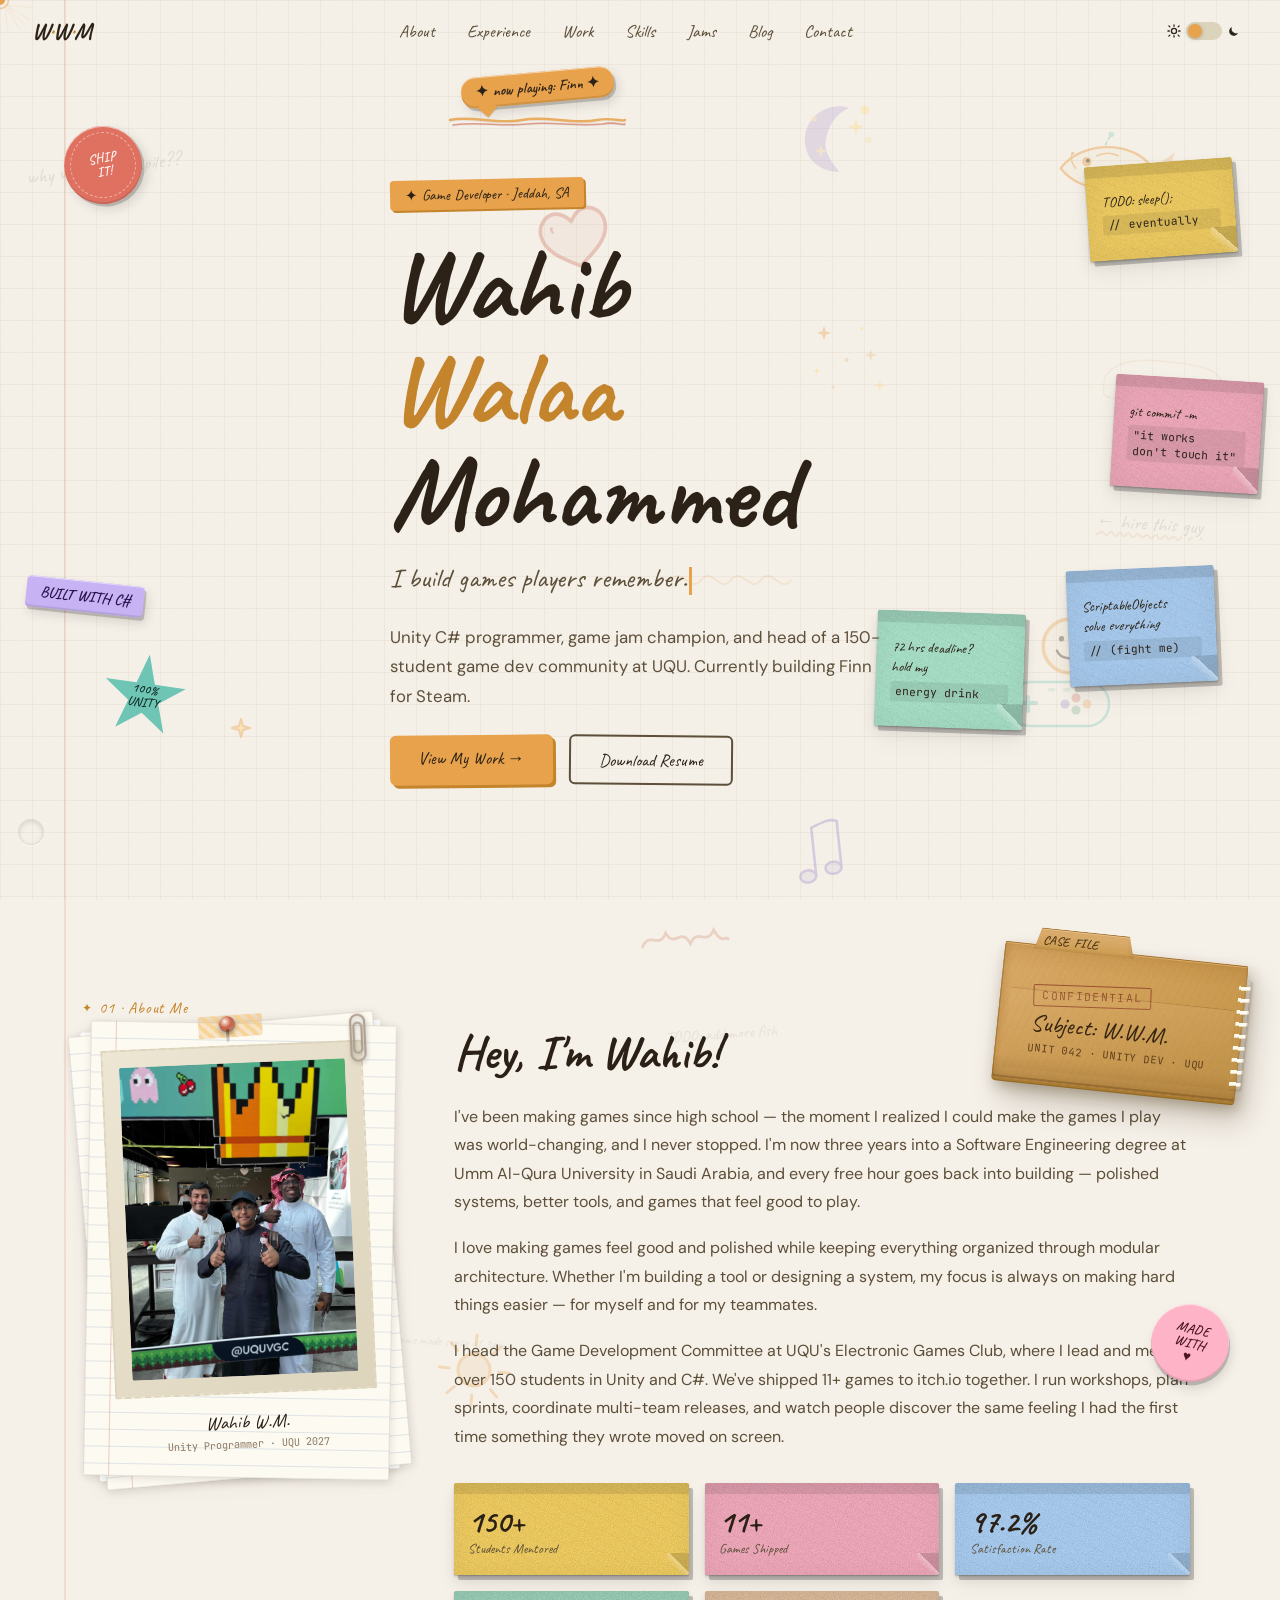
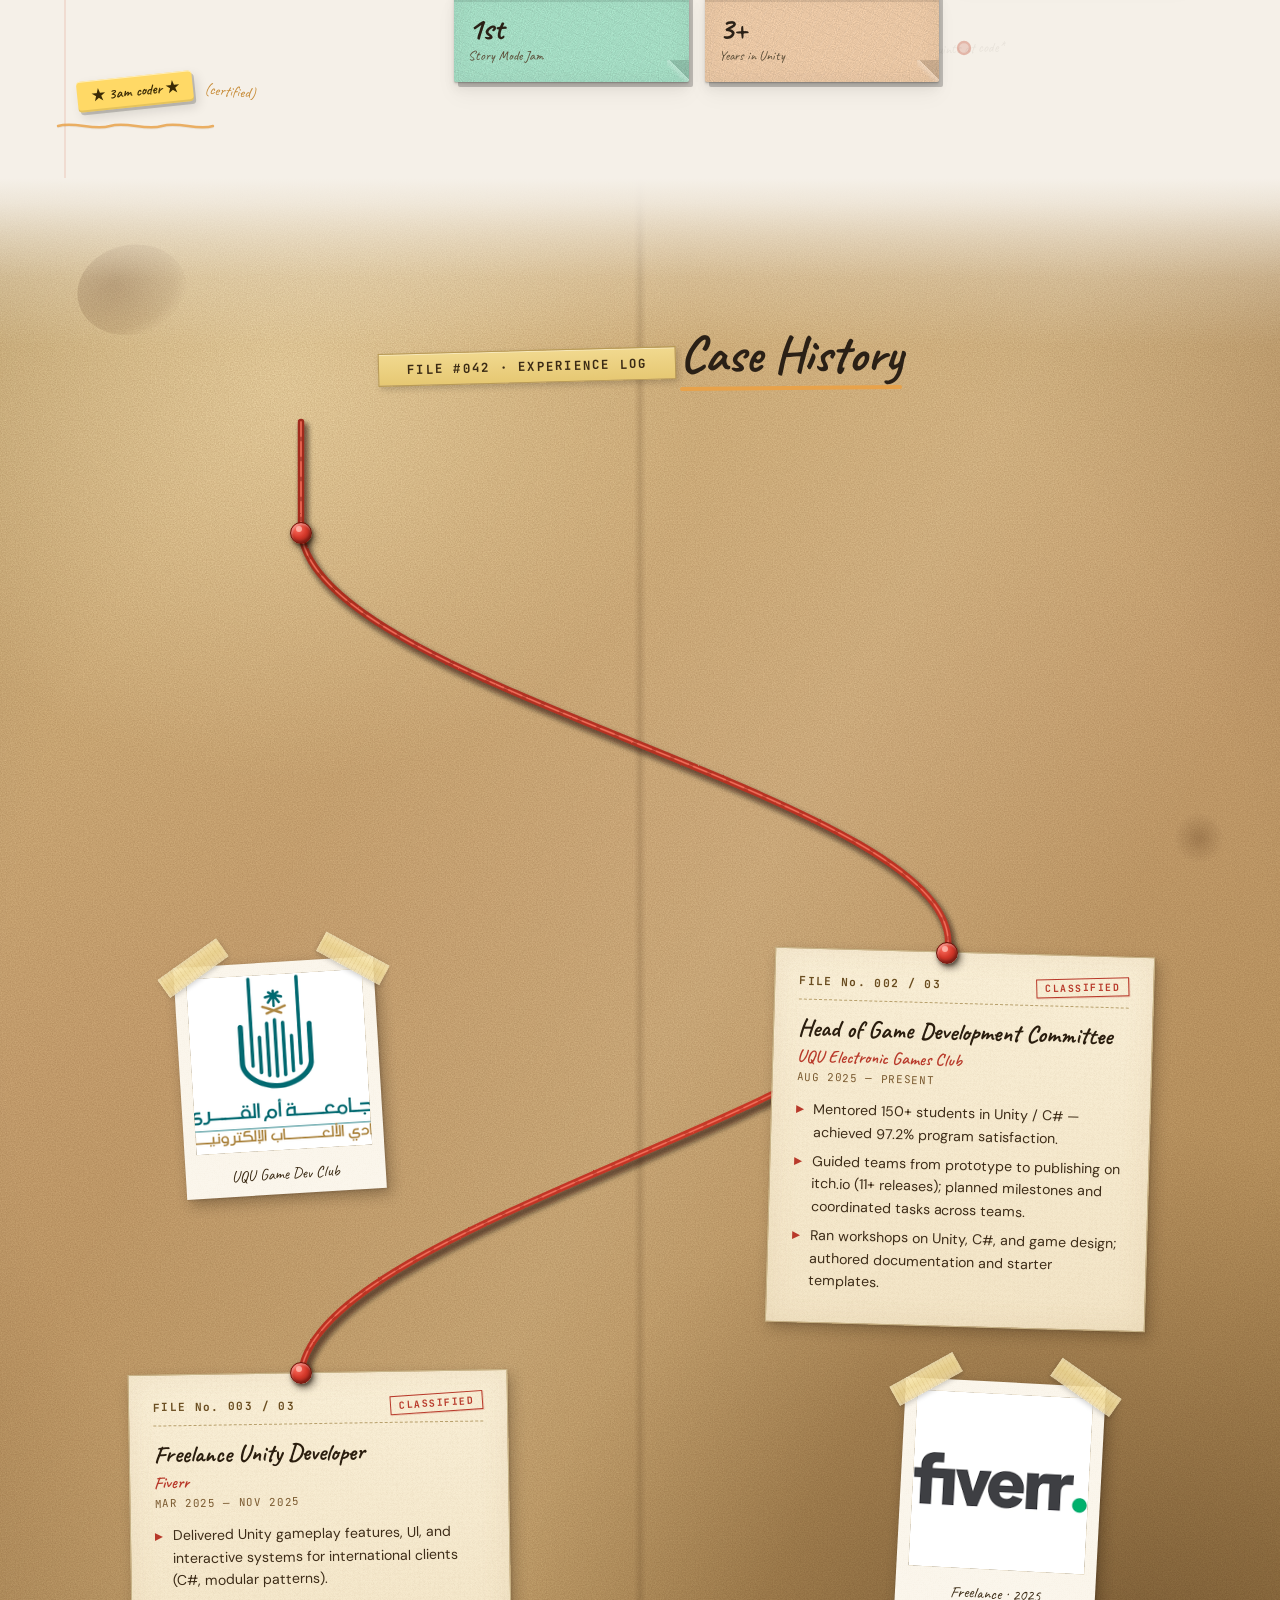
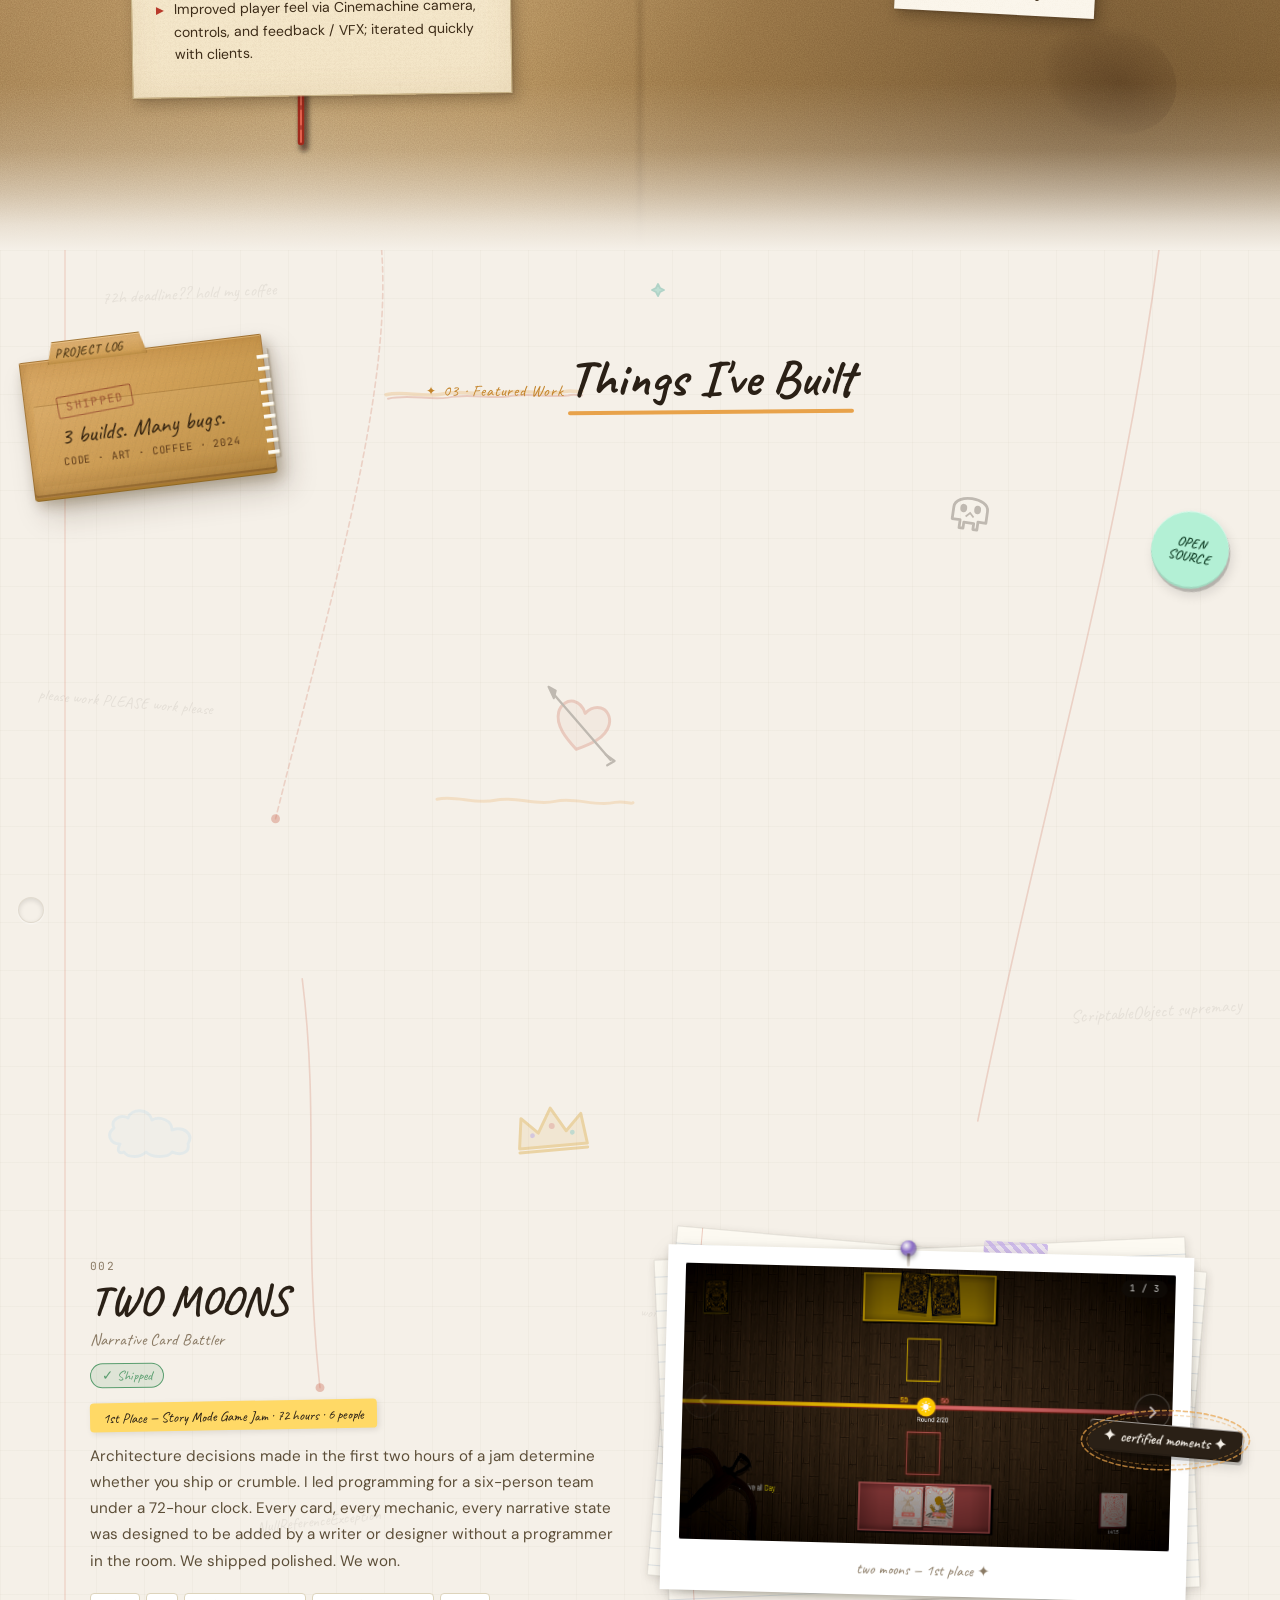
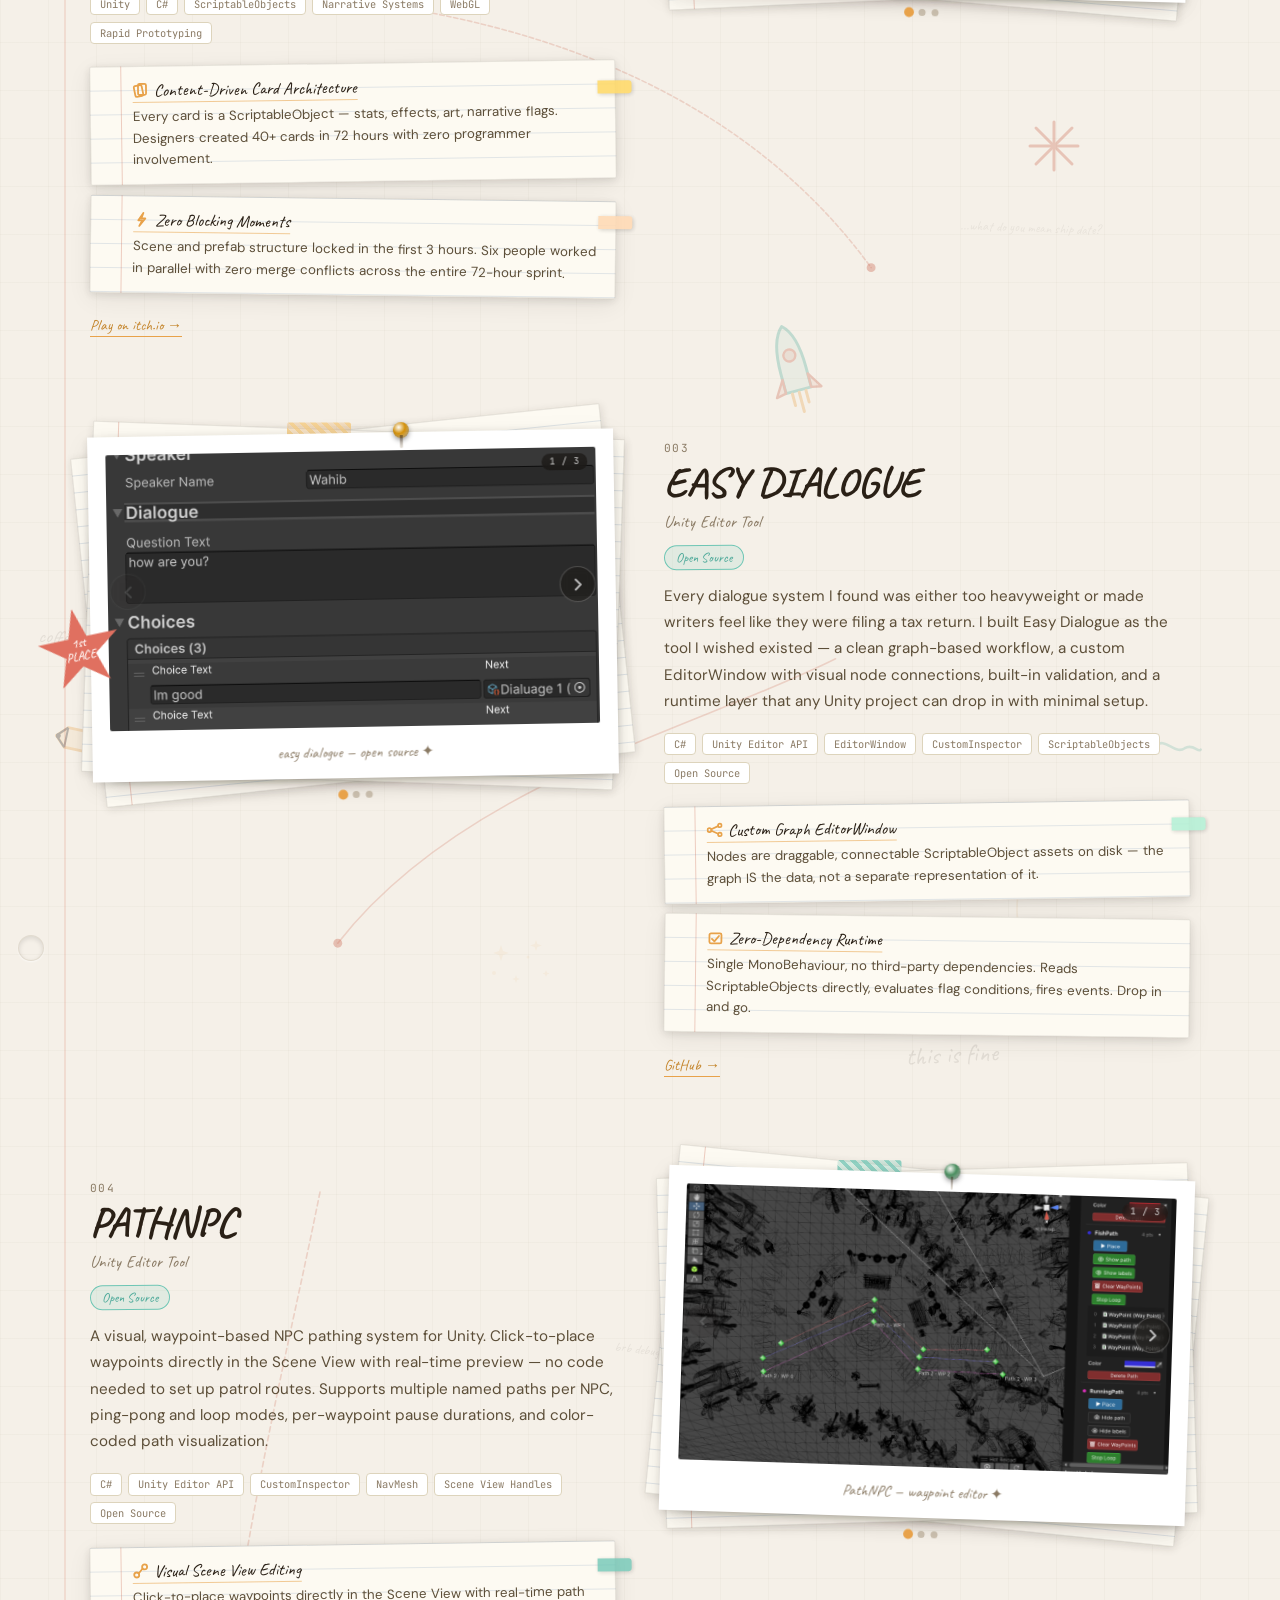
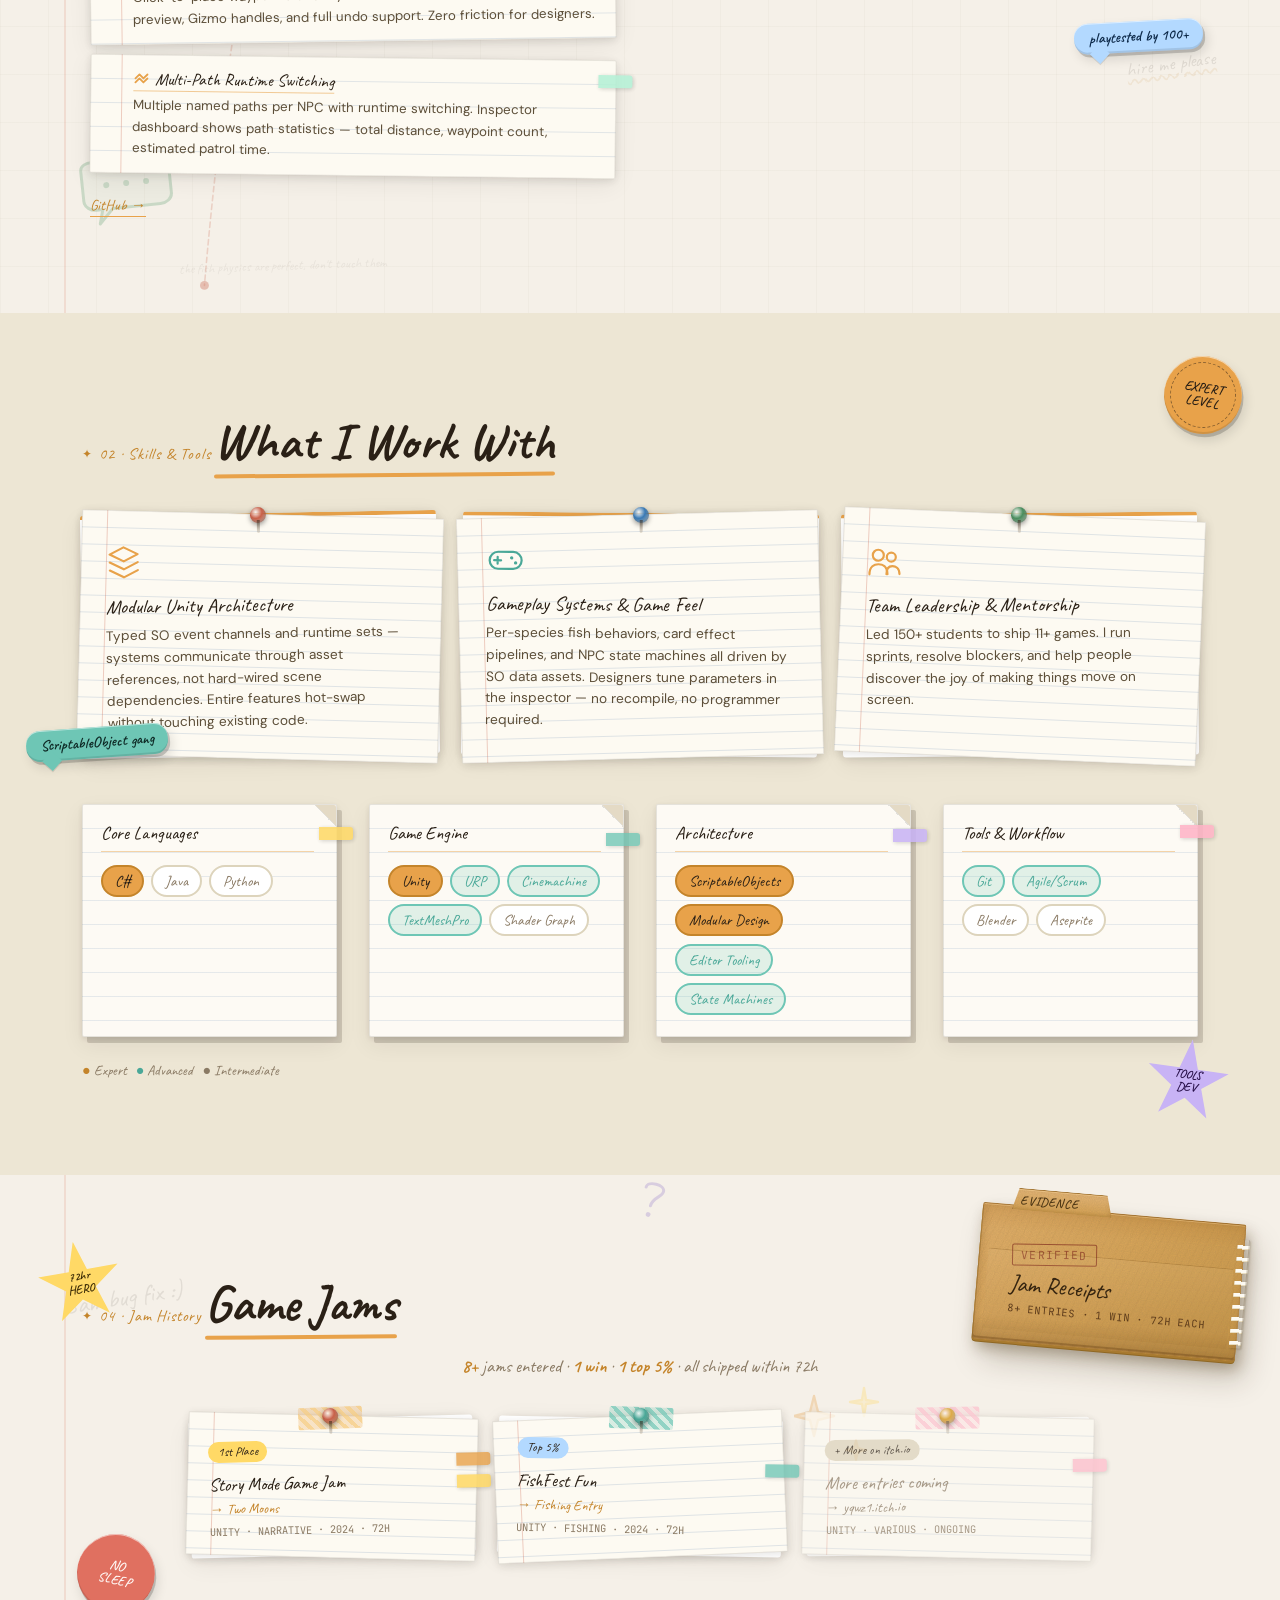
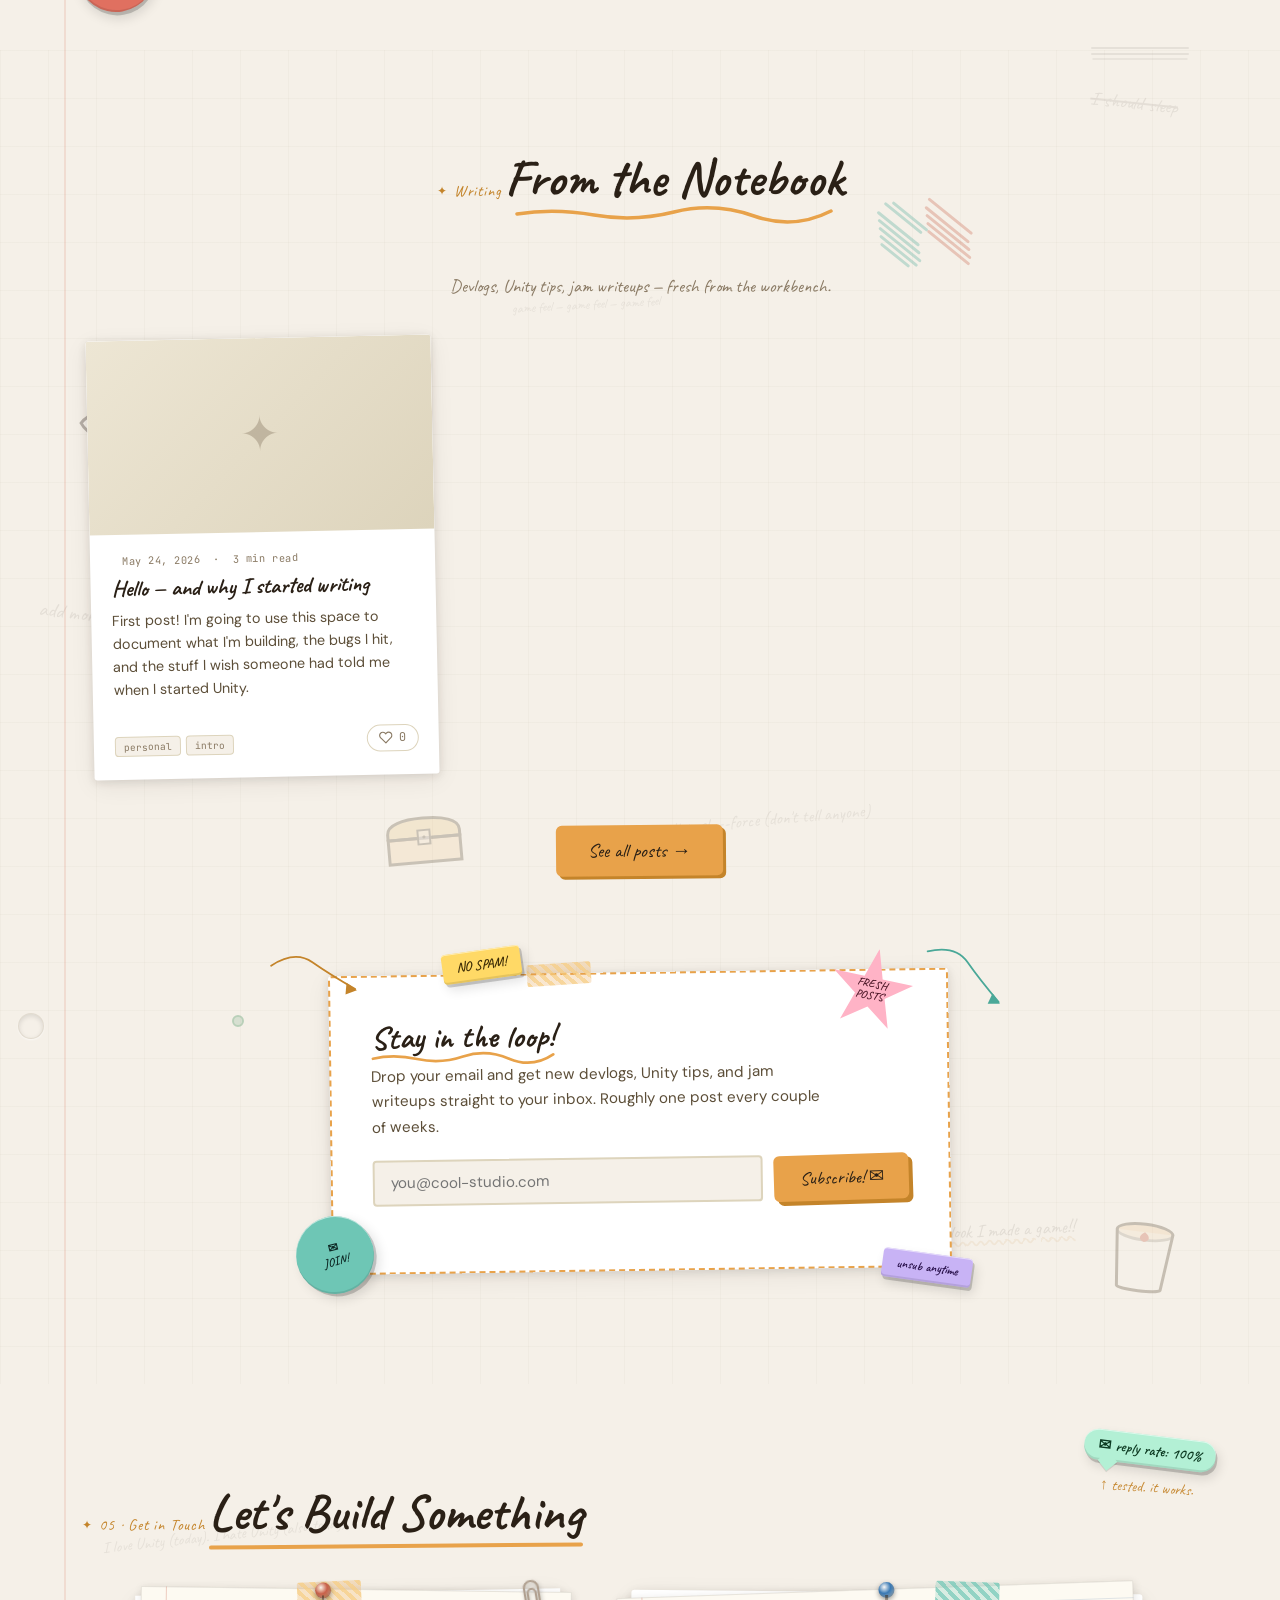
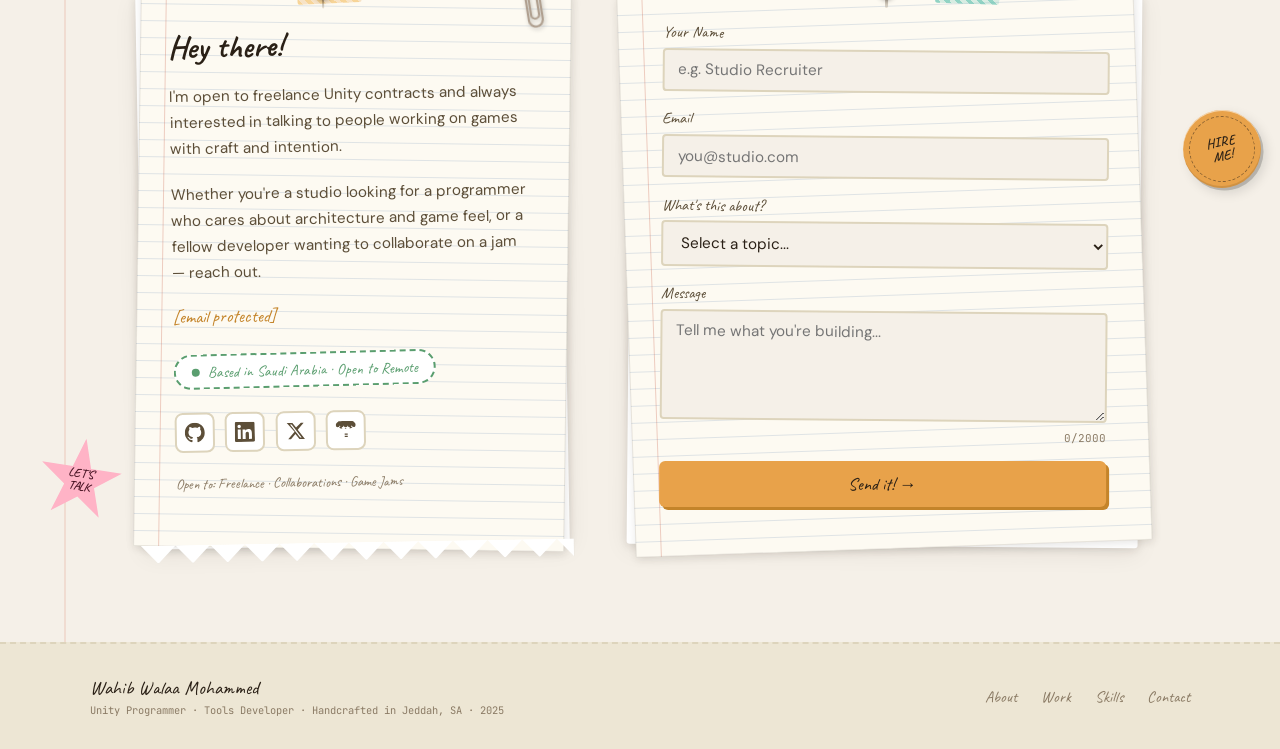
==== commit 9c680b7e: "animation" ====
--- a/index.html
+++ b/index.html
@@ -528,6 +528,7 @@
                 inset 0 0 30px rgba(180,140,80,0.12);
             font-family: var(--font-body);
             z-index: 6;
+            transition: transform var(--spring), box-shadow var(--spring);
         }
         .case-card::before {
             content: '';
@@ -638,6 +639,7 @@
                 4px 6px 14px rgba(30,18,5,0.32),
                 1px 1px 3px rgba(30,18,5,0.18);
             z-index: 7;
+            transition: transform var(--spring), box-shadow var(--spring);
         }
         .case-polaroid::before {
             content: '';
@@ -727,6 +729,23 @@
         .crime-row-3 .case-card { left: 30px; top: 50px; transform: rotate(-0.9deg); }
         .crime-row-3 .case-pin  { left: 188px; top: 38px; }
         .crime-row-3 .case-polaroid { right: 80px; top: 60px; transform: rotate(3deg); }
+
+        /* Hover — straighten + lift, matching site-wide spring */
+        .case-card:hover {
+            transform: rotate(0deg) translateY(-6px);
+            box-shadow:
+                8px 16px 32px rgba(40,25,10,0.38),
+                2px 3px 6px rgba(40,25,10,0.2),
+                inset 0 0 30px rgba(180,140,80,0.12);
+            z-index: 12;
+        }
+        .case-polaroid:hover {
+            transform: rotate(0deg) scale(1.04) translateY(-6px);
+            box-shadow:
+                8px 16px 32px rgba(30,18,5,0.42),
+                2px 3px 6px rgba(30,18,5,0.22);
+            z-index: 12;
+        }
 
         /* Mobile — single column, hide SVG strings */
         @media (max-width: 900px) {
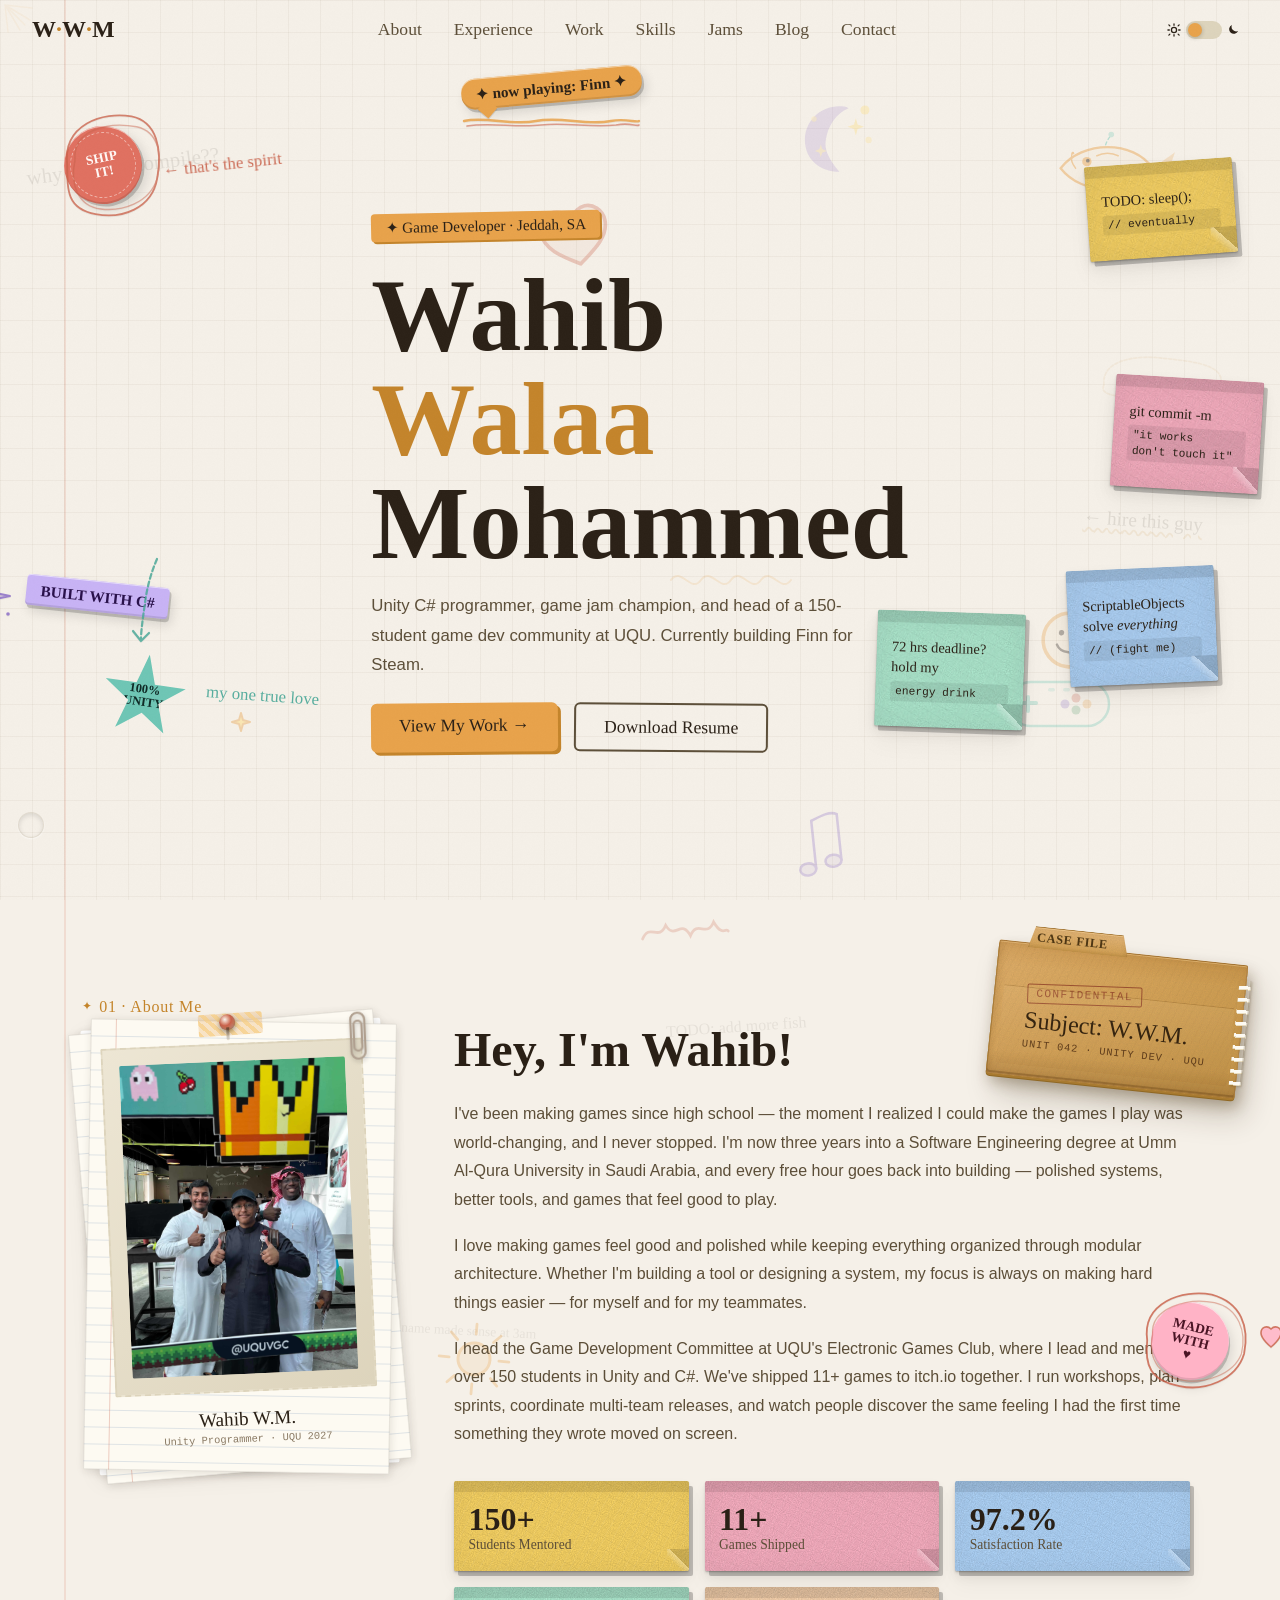
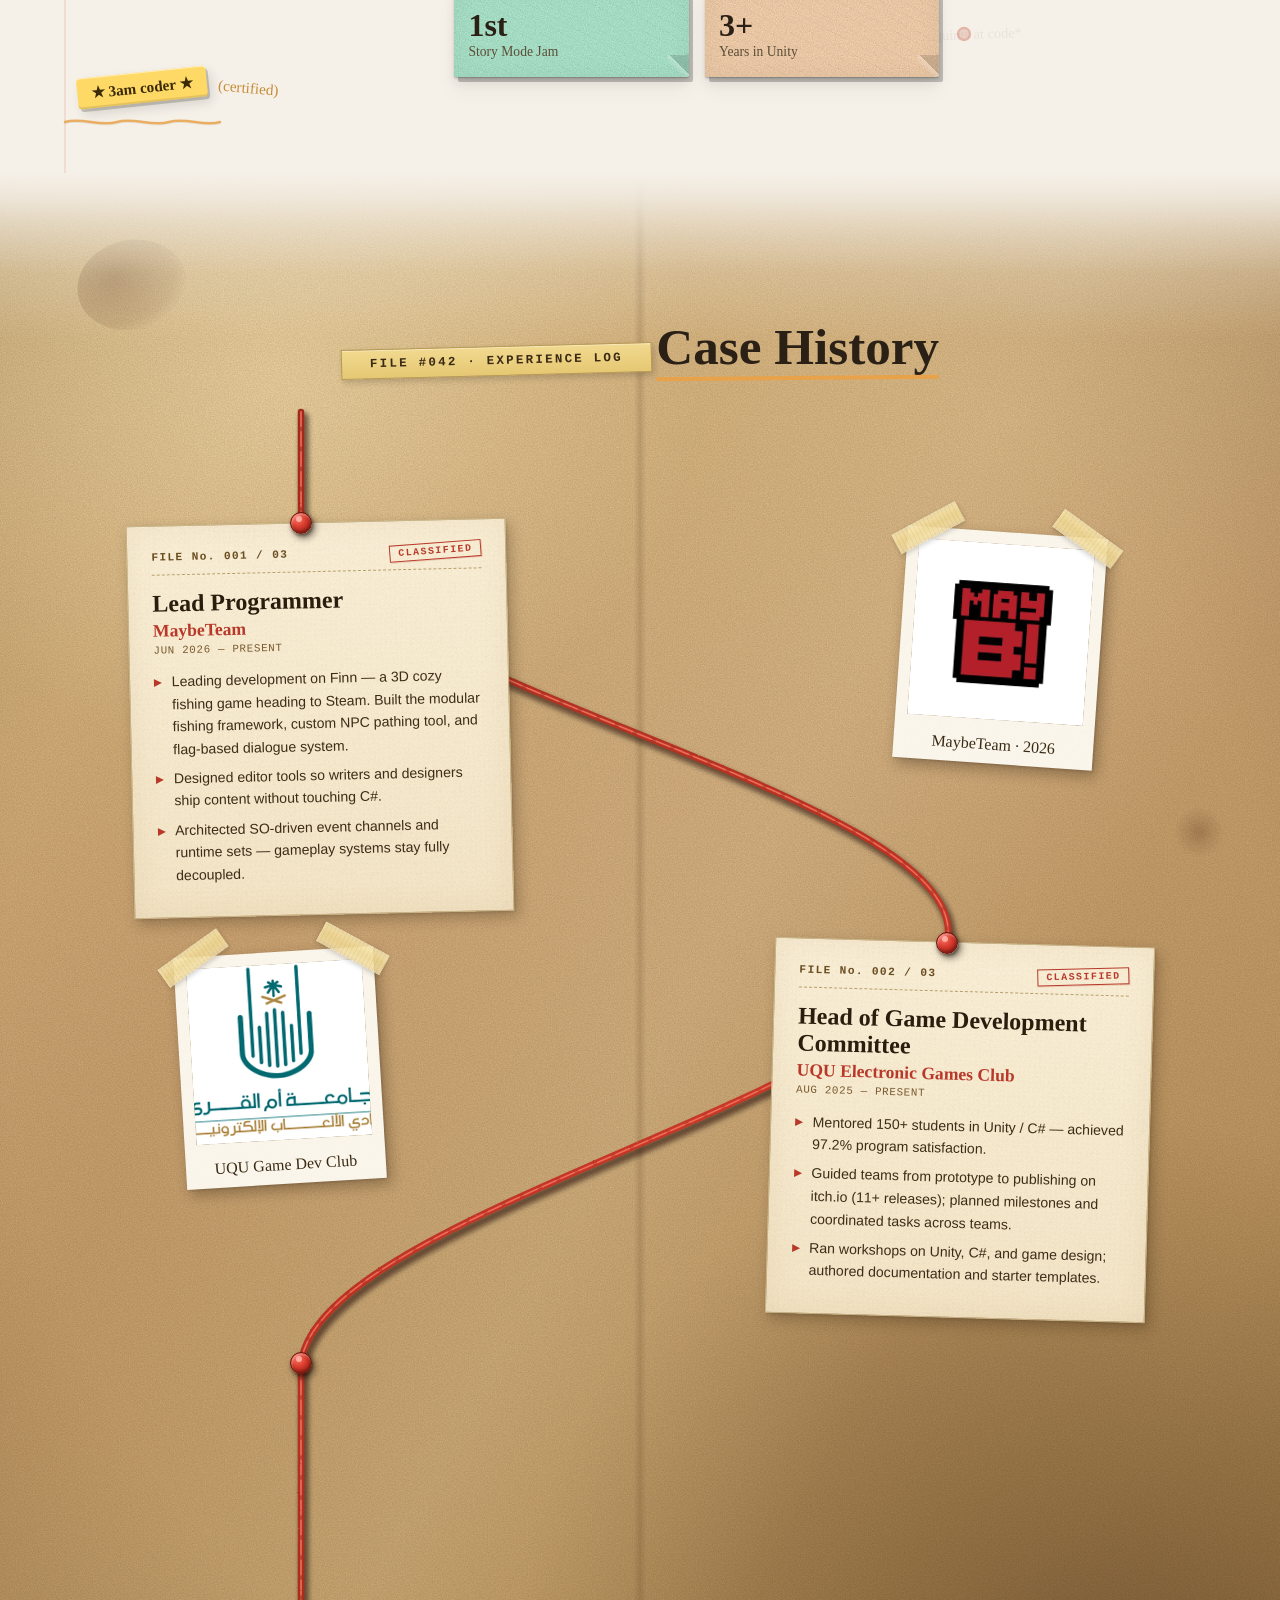
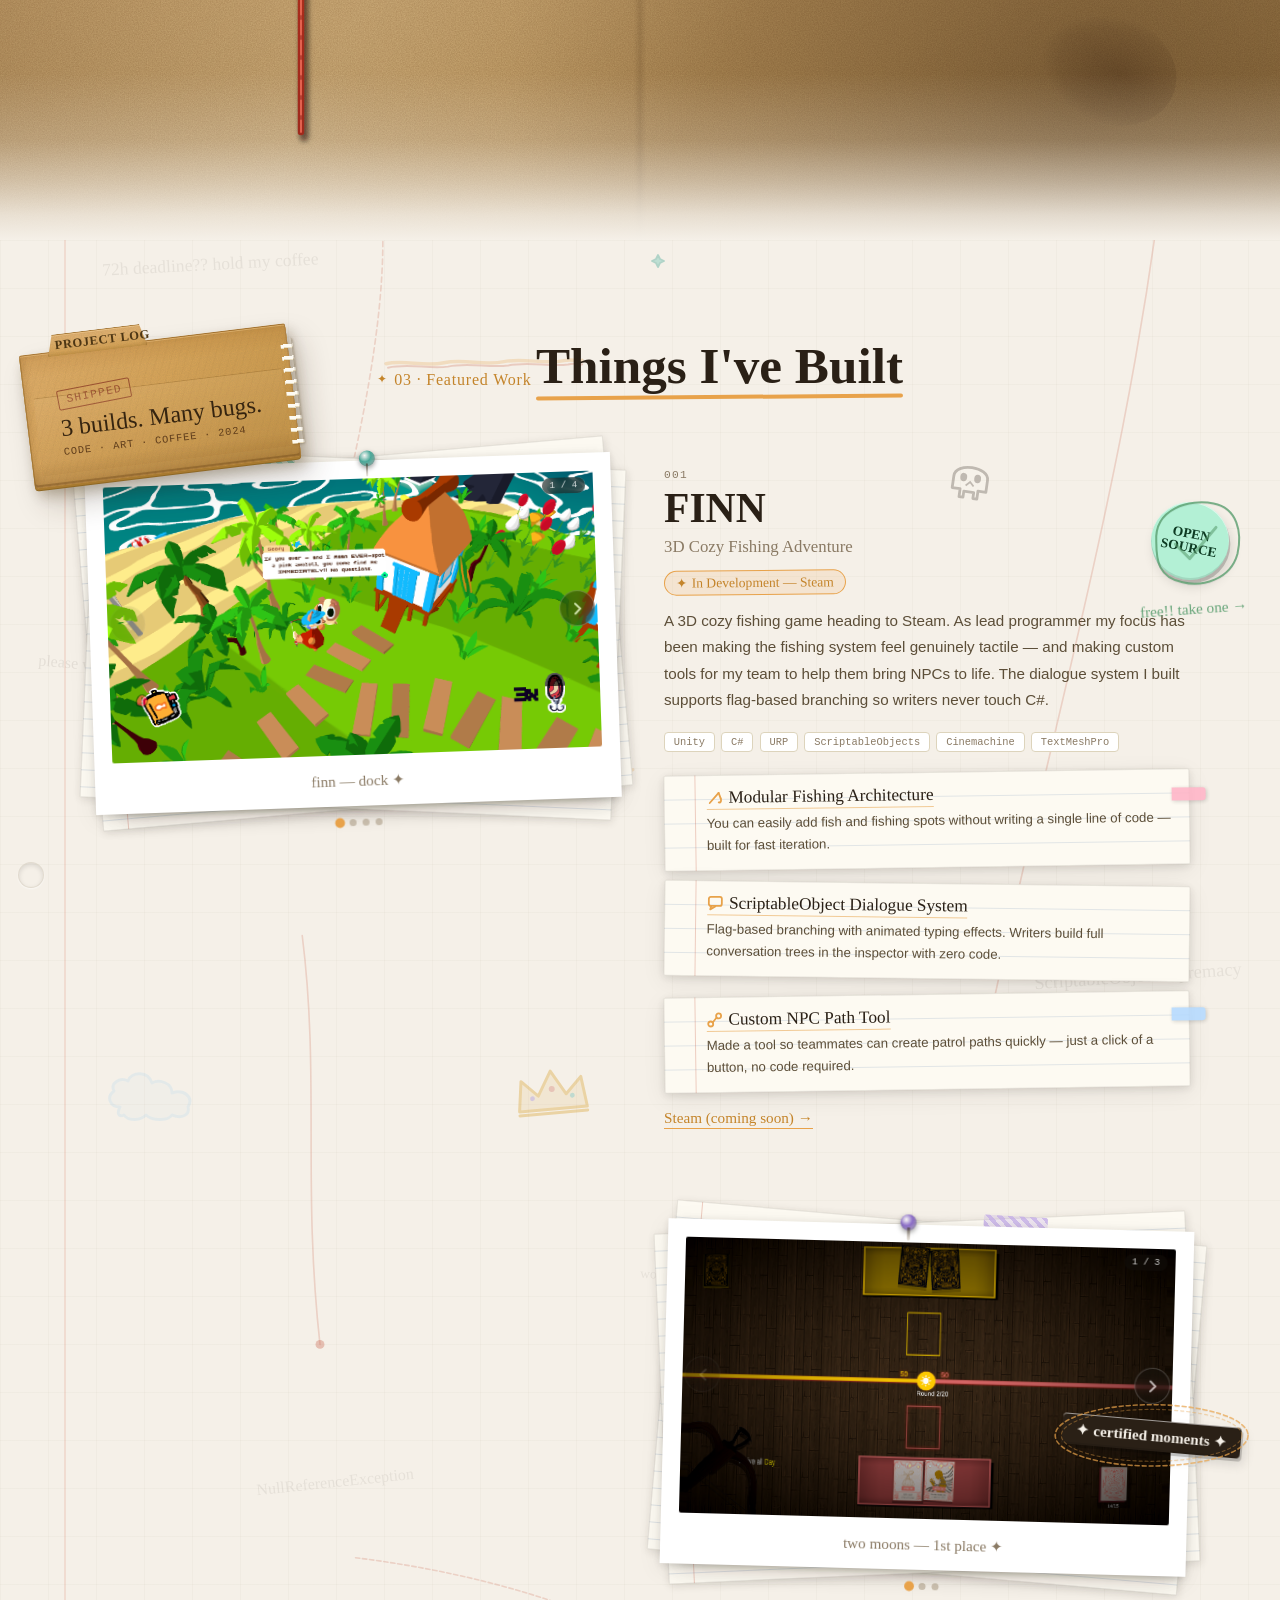
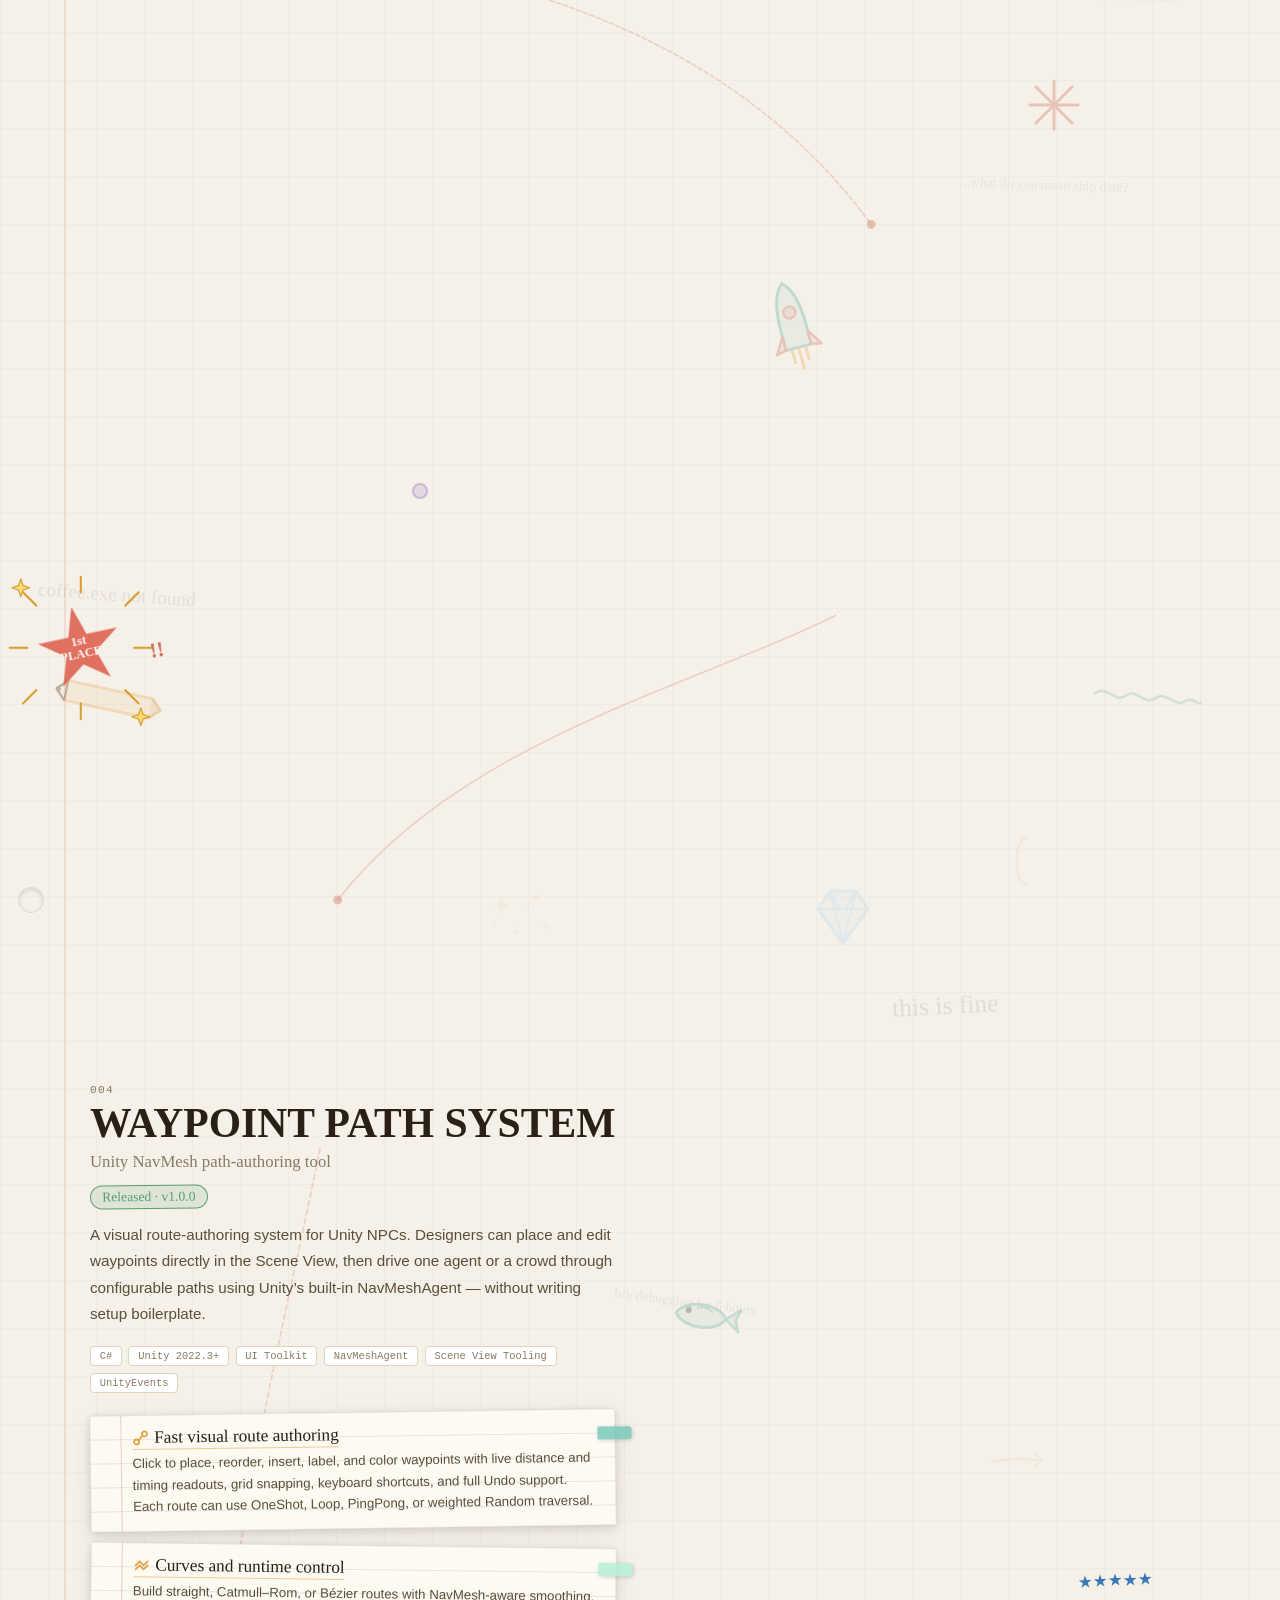
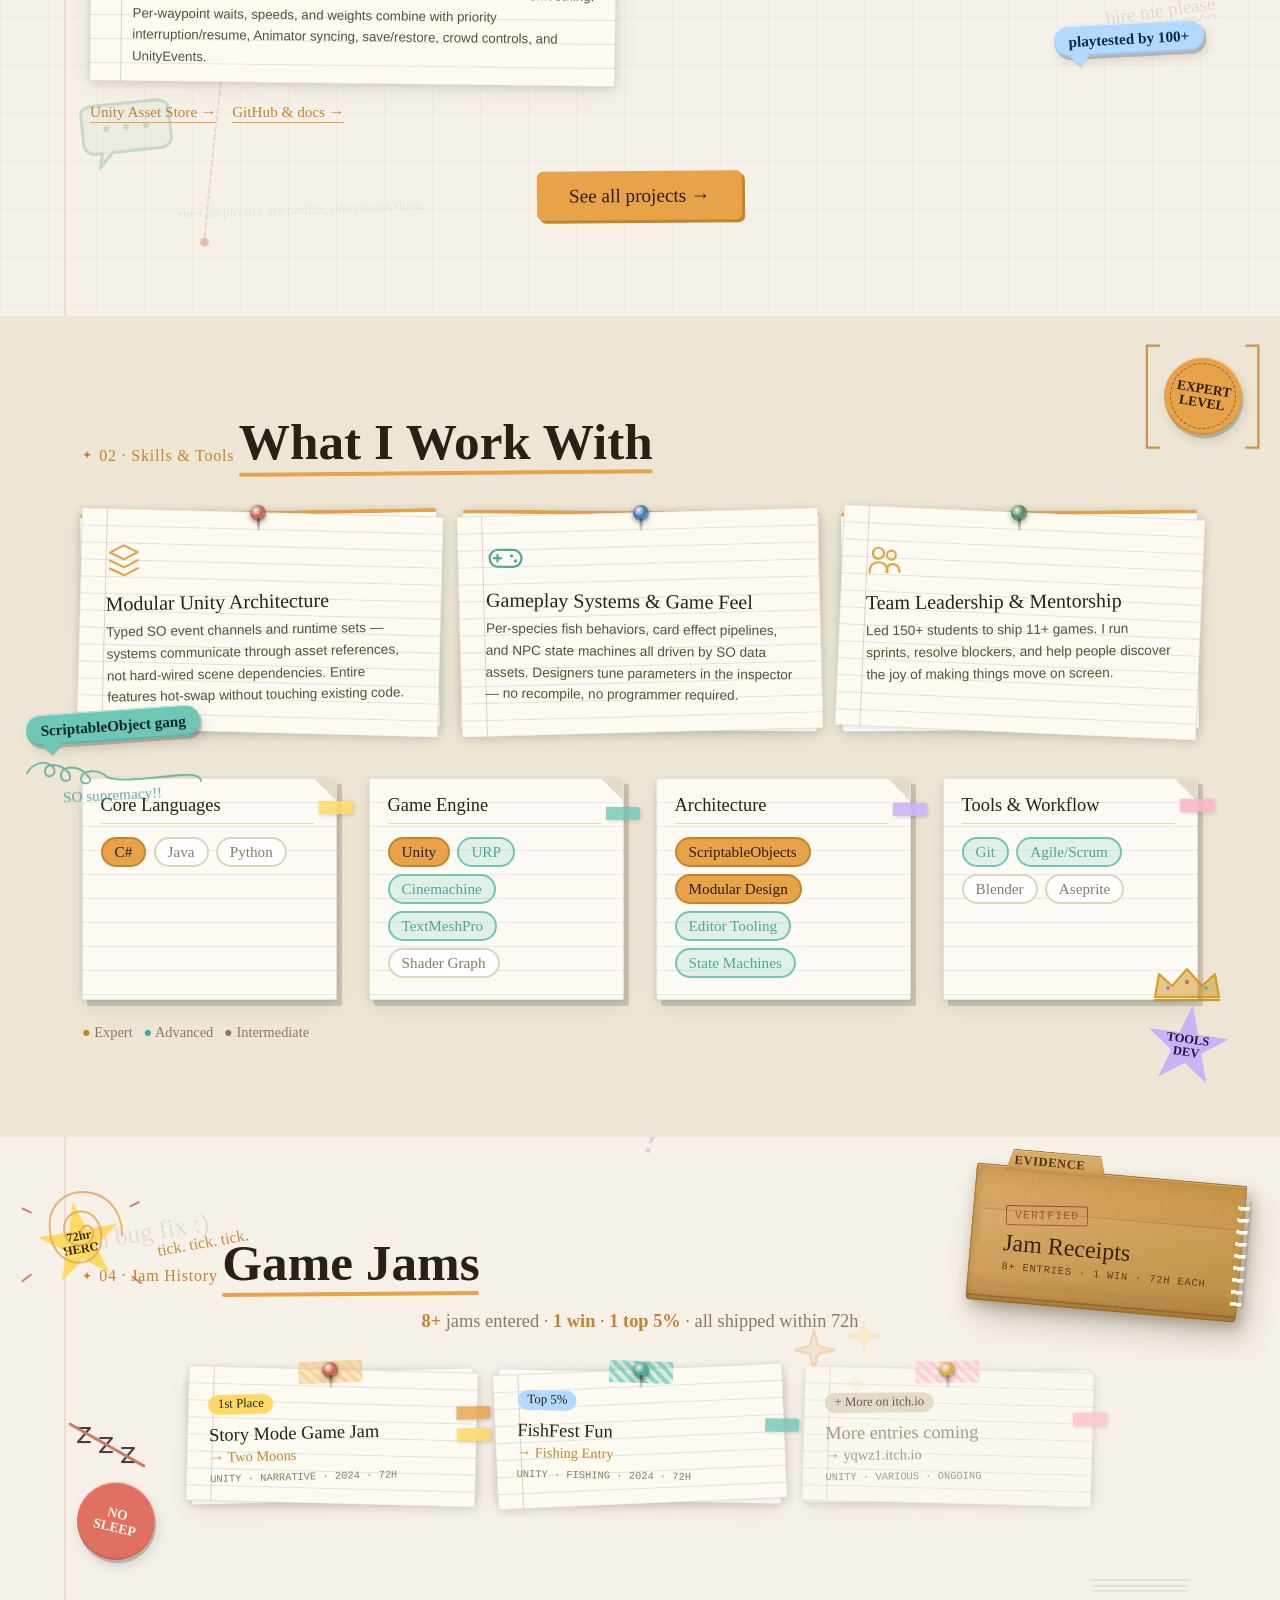
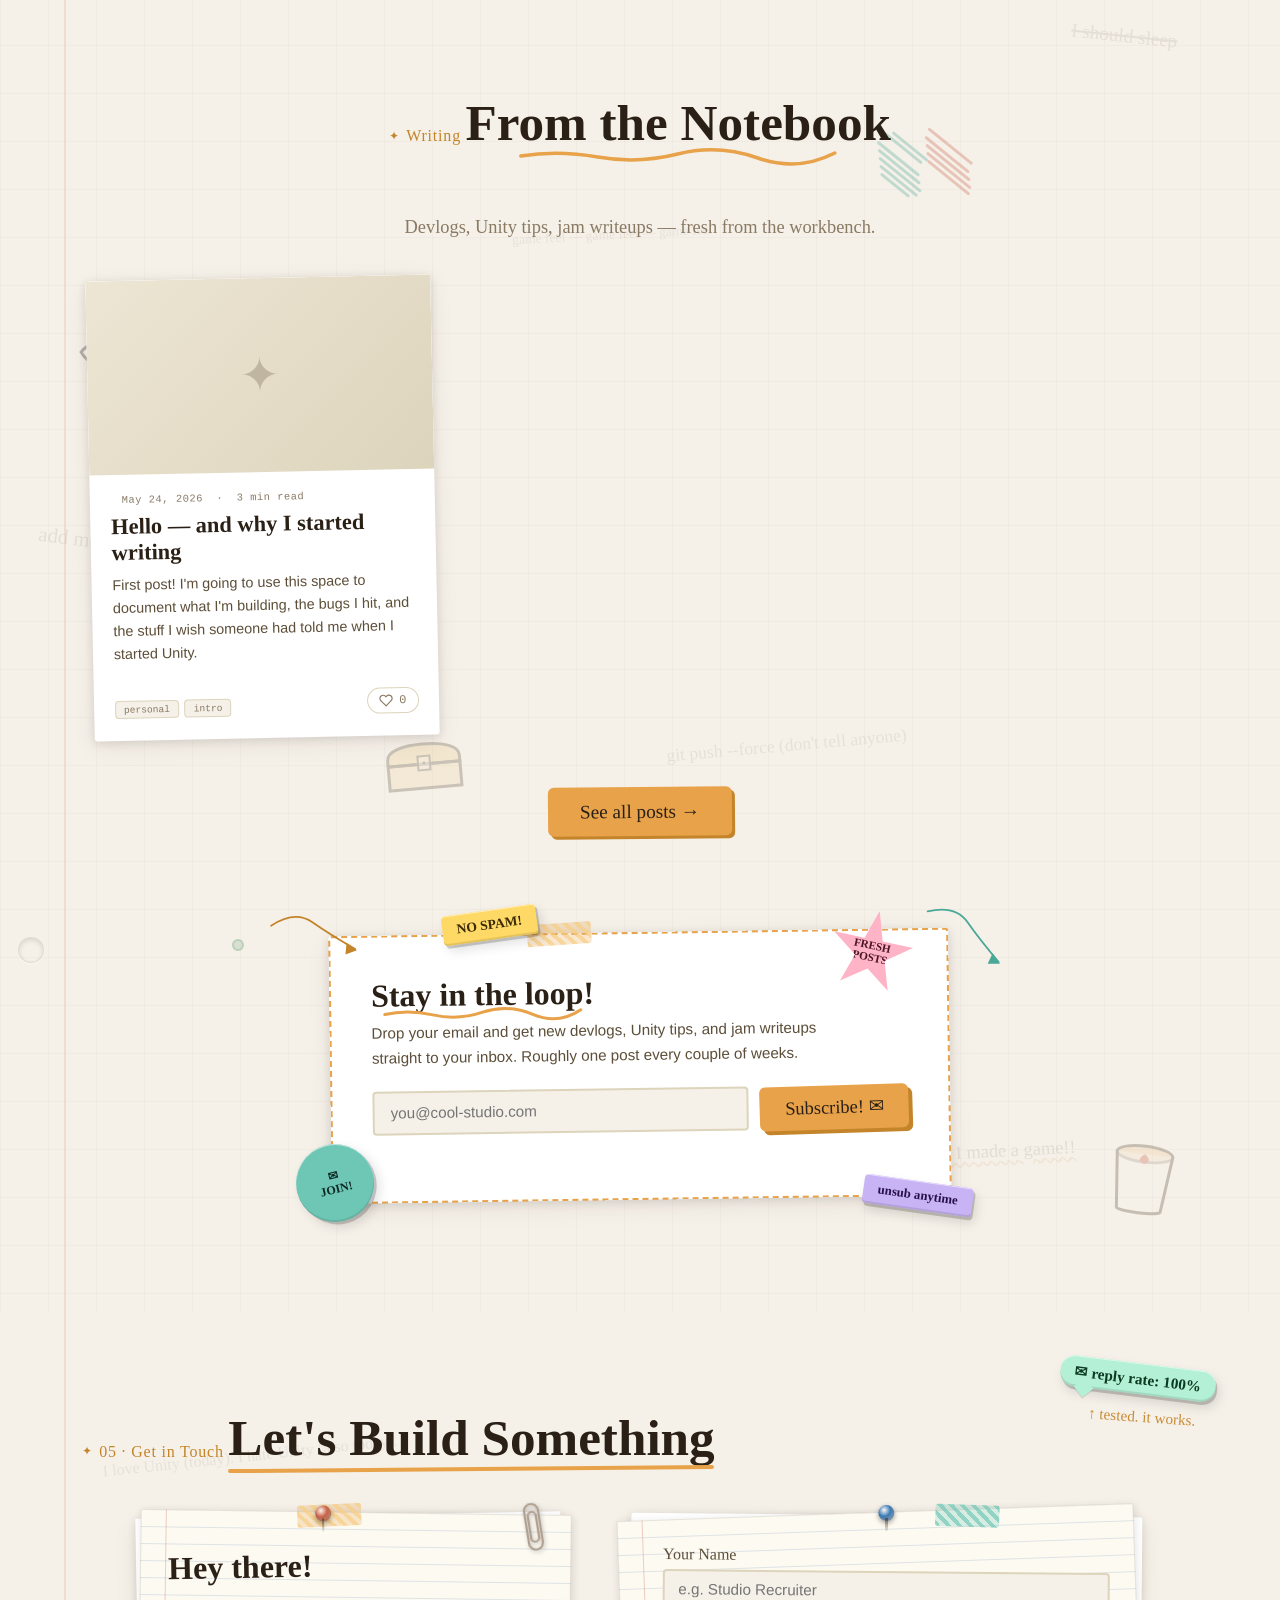
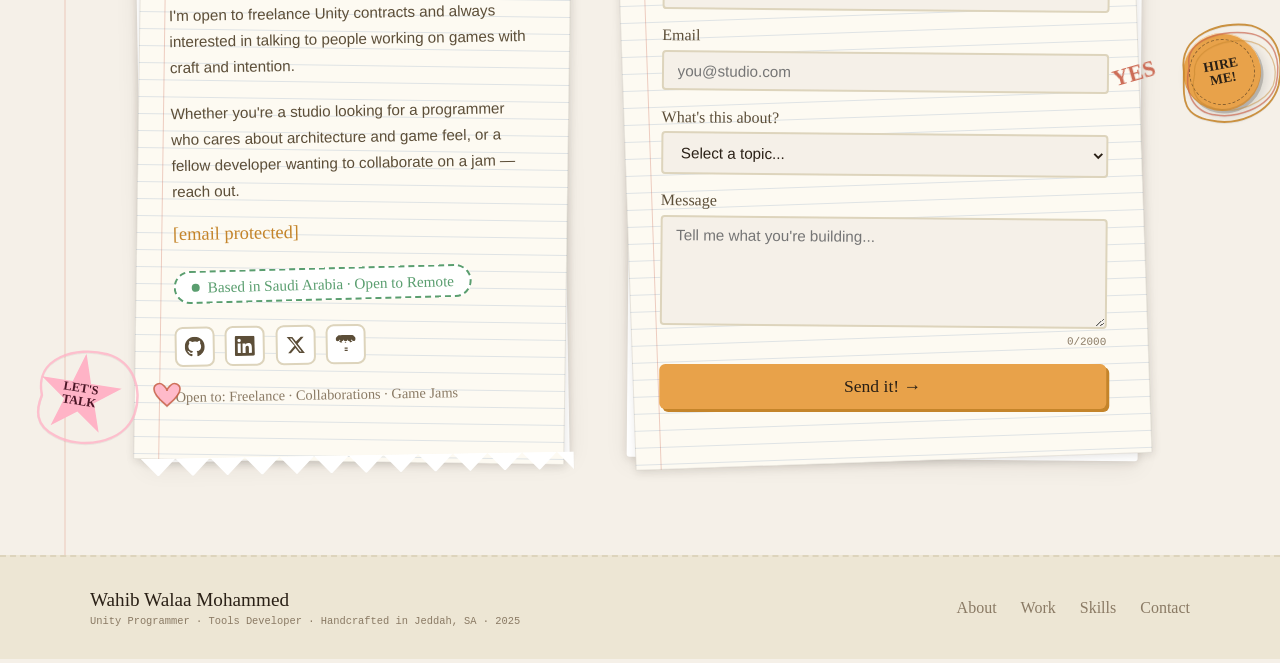
==== commit e52c5146: "Improve mobile portfolio and project showcase" ====
--- a/index.html
+++ b/index.html
@@ -3,6 +3,7 @@
 <head>
     <meta charset="UTF-8">
     <meta name="viewport" content="width=device-width, initial-scale=1.0">
+    <meta http-equiv="Content-Security-Policy" content="default-src 'self'; script-src 'self' 'unsafe-inline'; style-src 'self' 'unsafe-inline' https://fonts.googleapis.com; font-src https://fonts.gstatic.com; img-src 'self' data: https:; connect-src 'self' https://api.web3forms.com https://abacus.jasoncameron.dev; object-src 'none'; base-uri 'self'; form-action 'self' https://api.web3forms.com;">
     <title>Wahib Walaa Mohammed — Game Developer</title>
     <meta name="description" content="Unity C# programmer, game jam champion, and head of a 100-student game dev community. Currently building Finn for Steam.">
     <meta property="og:title" content="Wahib Walaa Mohammed — Game Developer">
@@ -55,7 +56,6 @@
             background: var(--paper);
             color: var(--ink);
             overflow-x: hidden;
-            cursor: none;
         }
 
         /* Subtle paper grain overlay */
@@ -67,18 +67,6 @@
             pointer-events: none;
             z-index: 9000;
         }
-
-        /* ============================================================
-           CURSOR
-        ============================================================ */
-        #cursor {
-            position: fixed; pointer-events: none; z-index: 999999;
-            transform: translate(-50%, -50%);
-            width: 20px; height: 20px;
-            transition: transform 80ms ease, opacity 200ms;
-        }
-        #cursor svg { display: block; width: 100%; height: 100%; overflow: visible; }
-        .cursor-hover #cursor { transform: translate(-50%, -50%) scale(1.5); }
 
         /* ============================================================
            SCROLL PROGRESS
@@ -271,19 +259,6 @@
         }
         .hero-name .name-accent { color: var(--amber-dark); }
 
-        .hero-typed-wrap {
-            font-family: var(--font-hand);
-            font-size: clamp(1.2rem, 2.5vw, 1.7rem);
-            color: var(--ink-light); margin-bottom: 1.5rem; min-height: 2.4rem;
-        }
-        .cursor-blink {
-            display: inline-block; width: 3px; height: 1em;
-            background: var(--amber); margin-left: 2px;
-            vertical-align: middle;
-            animation: blink 1s step-end infinite;
-        }
-        @keyframes blink { 0%,100%{opacity:1} 50%{opacity:0} }
-
         .hero-bio {
             font-size: 1.05rem; color: var(--ink-light);
             max-width: 500px; line-height: 1.75; margin-bottom: 1.5rem;
@@ -316,7 +291,6 @@
         .doodle-fish    { top:14%; right:7%;  width:150px; animation: floatA 7s ease-in-out infinite; }
         .doodle-moon    { top:10%; left:62%;  width:100px; animation: floatB 9s ease-in-out infinite; opacity:0.3; }
         .doodle-ctrl    { bottom:18%; right:13%; width:110px; animation: floatC 8s ease-in-out infinite; opacity:0.3; }
-        .doodle-stars   { top:35%; right:30%; width:90px;  animation: floatA 6s ease-in-out infinite reverse; opacity:0.4; }
         .doodle-squig   { top:62%; left:52%; width:130px; opacity:0.15; }
 
         /* ============================================================
@@ -1595,7 +1569,6 @@
             .jams-grid     { grid-template-columns:1fr; }
             .stats-grid    { grid-template-columns:repeat(2,1fr); }
             .hero-ctas     { flex-direction:column; }
-            .doodle-stars  { display:none; }
         }
         /* ============================================================
            SQUIGGLY TEXT & OUTLINE EFFECT
@@ -1976,11 +1949,6 @@
         @media(prefers-reduced-motion:reduce) {
             *, *::before, *::after { animation-duration:0.01ms!important; transition-duration:0.01ms!important; }
         }
-        @media(pointer:coarse) {
-            #cursor { display:none; }
-            body { cursor:auto; }
-        }
-
         /* ============================================================
            DARK MODE TOGGLE BUTTON
         ============================================================ */
@@ -2820,6 +2788,153 @@
             pointer-events: none;
         }
         .ppage-photo img { cursor: zoom-in; }
+
+        /* ============================================================
+           PHONE EDITION — a focused portfolio, not a shrunken desktop
+        ============================================================ */
+        .mobile-only { display: none; }
+
+        @media (max-width: 600px) {
+            html { scroll-padding-top: 64px; }
+            body::after { opacity: 0.35; }
+            #scroll-progress, #bg-sketches, #fg-doodles,
+            .hero-doodles, .funny-notes, .sticker, .folder-floating,
+            .crayon, .notebook-margin { display: none !important; }
+
+            #navbar {
+                padding: 0.75rem 1rem;
+                background: rgba(245,240,232,0.96);
+                border-bottom: 1px solid var(--paper-darker);
+                backdrop-filter: blur(14px);
+            }
+            html[data-theme="dark"] #navbar {
+                background: rgba(9,11,15,0.96);
+                border-bottom-color: rgba(255,255,255,0.08);
+            }
+            .nav-logo { font-size: 1.35rem; }
+            #mobile-menu {
+                justify-content: flex-start;
+                gap: 0;
+                padding: 5.5rem 1.25rem 2rem;
+            }
+            #mobile-menu .nav-link {
+                width: 100%;
+                padding: 0.9rem 0;
+                border-bottom: 1px solid var(--paper-darker);
+                font-size: 2rem;
+            }
+            #mobile-menu a[href="#experience"],
+            #mobile-menu a[href="#skills"],
+            #mobile-menu a[href="#jams"] { display: none; }
+
+            .desktop-copy { display: none; }
+            .mobile-only { display: block; }
+            .pin-in {
+                opacity: 1;
+                transform: none !important;
+            }
+
+            #hero {
+                min-height: auto;
+                padding: 7rem 1.1rem 3.5rem;
+            }
+            #hero::before { background-size: 28px 28px; opacity: 0.65; }
+            .hero-sticker { margin-bottom: 1.1rem; font-size: 0.85rem; }
+            .hero-name {
+                max-width: 330px;
+                margin-bottom: 1.1rem;
+                font-size: clamp(3.15rem, 17vw, 4.25rem);
+                line-height: 0.9;
+            }
+            .hero-bio {
+                max-width: 330px;
+                margin-bottom: 1.35rem;
+                font-size: 0.98rem;
+                line-height: 1.6;
+            }
+            .hero-ctas { gap: 0.75rem; }
+            .hero-ctas .btn-primary,
+            .hero-ctas .btn-secondary {
+                width: auto;
+                padding: 0.7rem 1.15rem;
+                font-size: 1rem;
+                text-align: center;
+            }
+
+            #about { padding: 3.75rem 1.1rem; }
+            .about-grid { display: block; }
+            .about-grid > div:first-child {
+                max-width: 168px;
+                margin: 1.25rem 0 1.75rem;
+            }
+            .avatar-card { padding: 0.65rem 0.65rem 0.9rem; transform: rotate(-1deg); }
+            .avatar-photo-area { aspect-ratio: 1; margin-bottom: 0.65rem; padding: 0; }
+            .avatar-caption { font-size: 1rem; }
+            .avatar-sub { font-size: 0.56rem; }
+            .about-content h2 { margin-bottom: 0.8rem; font-size: 2rem; }
+            .about-content > p:not(.mobile-only) { display: none; }
+            .about-content .mobile-only {
+                margin: 0;
+                max-width: 34rem;
+                font-size: 0.98rem;
+                line-height: 1.65;
+            }
+            .postit-grid { display: none; }
+
+            /* Detailed sections remain discoverable from Work and Blog. */
+            #experience, #skills, #jams, #blog { display: none; }
+
+            #projects { padding: 3.75rem 1rem; }
+            .section-header { margin-bottom: 2rem; text-align: left; }
+            .section-header .section-label { justify-content: flex-start !important; }
+            .section-title { font-size: 2.25rem; }
+            .projects-board { gap: 2.4rem; }
+            .project-card:nth-child(2),
+            .project-card:nth-child(3) { display: none; }
+            .project-card {
+                grid-template-columns: 1fr;
+                gap: 0.85rem;
+            }
+            .project-card:nth-child(even) { direction: ltr; }
+            .polaroid,
+            .polaroid:hover { transform: none !important; }
+            .ppage {
+                padding: 0.55rem 0.55rem 1.9rem;
+                border-radius: 6px;
+                box-shadow: 0 2px 10px rgba(42,32,22,0.12);
+            }
+            .pstack > .ppage:not(.active),
+            .shot-arrow, .shot-dots, .shot-counter { display: none !important; }
+            .ppage-caption { bottom: 0.52rem; font-size: 0.78rem; }
+            .project-info { padding: 0 0.25rem; }
+            .project-num, .project-desc, .tech-tags,
+            .tech-highlights, .achievement-sticker { display: none; }
+            .project-title { margin-bottom: 0.15rem; font-size: 2rem; }
+            .project-sub { margin-bottom: 0.55rem; font-size: 1rem; }
+            .status-badge { margin-bottom: 0.7rem; font-size: 0.78rem; }
+            .project-links { gap: 0.75rem; }
+            .project-link { font-size: 0.95rem; }
+            .blog-view-all-wrap { margin-top: 2.25rem; }
+
+            #contact { padding: 3.75rem 1rem 4.25rem; }
+            #contact .section-title { margin-bottom: 2rem !important; }
+            .contact-grid { display: block; }
+            .form-card { display: none; }
+            .contact-note {
+                padding: 1.5rem 1.25rem 2.25rem;
+                transform: none;
+            }
+            .contact-note h3 { font-size: 1.8rem; }
+            .contact-note p:nth-of-type(n+2),
+            .contact-note .open-to { display: none; }
+            .contact-email { overflow-wrap: anywhere; font-size: 1.05rem; }
+
+            #footer { padding: 1.5rem 1rem; }
+            .footer-inner { align-items: flex-start; flex-direction: column; }
+            .footer-links { gap: 1rem; }
+            #footer .footer-link[href="#skills"] { display: none; }
+            #btt { right: 1rem; bottom: 1rem; }
+        }
     </style>
 
     <!-- Anti-FOUC: set theme before first paint -->
@@ -2876,18 +2991,6 @@
     </defs>
 </svg>
 
-<div id="cursor">
-  <svg viewBox="0 0 20 20" fill="none" xmlns="http://www.w3.org/2000/svg">
-    <!-- warm filled circle -->
-    <circle cx="10" cy="10" r="5" fill="#e8a24a"/>
-    <!-- soft outer ring -->
-    <circle cx="10" cy="10" r="8.5" stroke="#e8a24a" stroke-width="1.5" opacity="0.45"/>
-    <!-- tiny sparkle top-right -->
-    <line x1="15" y1="4" x2="16.5" y2="2.5" stroke="#f5c87a" stroke-width="1.2" stroke-linecap="round"/>
-    <line x1="16" y1="5.5" x2="18" y2="5.5" stroke="#f5c87a" stroke-width="1.2" stroke-linecap="round"/>
-    <line x1="15.5" y1="3" x2="15.5" y2="1" stroke="#f5c87a" stroke-width="1.2" stroke-linecap="round"/>
-  </svg>
-</div>
 <div id="scroll-progress"></div>
 
 <!-- NAV -->
@@ -2896,7 +2999,7 @@
     <ul class="nav-links">
         <li><a href="#about"    class="nav-link">About</a></li>
         <li><a href="#experience" class="nav-link">Experience</a></li>
-        <li><a href="#projects" class="nav-link">Work</a></li>
+        <li><a href="projects.html" class="nav-link">Work</a></li>
         <li><a href="#skills"   class="nav-link">Skills</a></li>
         <li><a href="#jams"     class="nav-link">Jams</a></li>
         <li><a href="#blog"     class="nav-link">Blog</a></li>
@@ -2921,10 +3024,10 @@
 <div id="mobile-menu" aria-hidden="true">
     <a href="#about"    class="nav-link">About</a>
     <a href="#experience" class="nav-link">Experience</a>
-    <a href="#projects" class="nav-link">Work</a>
+    <a href="projects.html" class="nav-link">Work</a>
     <a href="#skills"   class="nav-link">Skills</a>
     <a href="#jams"     class="nav-link">Jams</a>
-    <a href="#blog"     class="nav-link">Blog</a>
+    <a href="blog.html" class="nav-link">Blog</a>
     <a href="#contact"  class="nav-link">Contact</a>
 </div>
 
@@ -3500,17 +3603,6 @@
             <circle cx="61" cy="38" r="4.5" fill="#8a6cc6" opacity="0.75"/>
             <rect x="44" y="22" width="7" height="3.5" rx="1.75" fill="#6ec6b5" opacity="0.55"/>
             <rect x="59" y="22" width="7" height="3.5" rx="1.75" fill="#6ec6b5" opacity="0.55"/>
-        </svg>
-
-        <!-- Stars scatter -->
-        <svg class="doodle doodle-stars" viewBox="0 0 100 100" fill="none" xmlns="http://www.w3.org/2000/svg">
-            <path d="M20 12 L22 18 L28 20 L22 22 L20 28 L18 22 L12 20 L18 18Z" fill="#e8a24a" opacity="0.9"/>
-            <path d="M72 38 L73.5 43 L79 44.5 L73.5 46 L72 51 L70.5 46 L65 44.5 L70.5 43Z" fill="#e8a24a" opacity="0.6"/>
-            <path d="M12 58 L13 61 L16 62 L13 63 L12 66 L11 63 L8 62 L11 61Z" fill="#ffd966" opacity="0.9"/>
-            <path d="M82 72 L83.5 77 L89 78.5 L83.5 80 L82 85 L80.5 80 L75 78.5 L80.5 77Z" fill="#ffd966" opacity="0.7"/>
-            <circle cx="45" cy="50" r="2.5" fill="#e8a24a" opacity="0.5"/>
-            <circle cx="62" cy="15" r="2" fill="#ffd966" opacity="0.7"/>
-            <circle cx="30" cy="80" r="2" fill="#e8a24a" opacity="0.4"/>
         </svg>
 
         <!-- Squiggle doodle (squiggly-svg class makes it wobbly) -->
@@ -3573,11 +3665,9 @@
                 <span class="name-accent squiggly-slow">Walaa</span><br>
                 Mohammed
             </h1>
-            <div class="hero-typed-wrap">
-                <span id="hero-typed"></span><span class="cursor-blink"></span>
-            </div>
             <p class="hero-bio">
-                Unity C# programmer, game jam champion, and head of a 150-student game dev community at UQU. Currently building Finn for Steam.
+                <span class="desktop-copy">Unity C# programmer, game jam champion, and head of a 150-student game dev community at UQU. Currently building Finn for Steam.</span>
+                <span class="mobile-only">Unity programmer building games and practical tools for other developers.</span>
             </p>
             <div class="hero-ctas">
                 <a href="#projects" class="btn-primary">View My Work →</a>
@@ -3645,6 +3735,9 @@
             <!-- Bio + stats -->
             <div class="about-content">
                 <h2 class="pin-in">Hey, I'm Wahib!</h2>
+                <p class="mobile-only">
+                    I build polished Unity gameplay and editor tools, lead a 150-student game development community at UQU, and care about making complex systems easy for teams to use.
+                </p>
                 <p class="pin-in">
                     I've been making games since high school — the moment I realized I could make the games I play was world-changing, and I never stopped. I'm now three years into a Software Engineering degree at Umm Al-Qura University in Saudi Arabia, and every free hour goes back into building — polished systems, better tools, and games that feel good to play.
                 </p>
@@ -4139,29 +4232,59 @@
                 </div>
             </article>
 
-            <!-- ── PROJECT 4: PATHNPC ── -->
+            <!-- ── PROJECT 4: WAYPOINT PATH SYSTEM ── -->
             <article class="project-card">
                 <div class="polaroid pin-in" data-carousel>
                     <div class="pin pin-green" style="top:-10px;left:52%;"></div>
                     <div class="tape tape-teal" style="top:-11px;left:32%;transform:rotate(-1.5deg);"></div>
                     <div class="pstack">
                         <div class="ppage active">
-                            <div class="ppage-photo" style="background:linear-gradient(135deg,#0f1e14 0%,#1a3322 50%,#244a30 100%);">
-                                <img src="images/pathnpc/image6.png" alt="PathNPC — screenshot 1">
+                            <div class="ppage-photo" style="background:#111;">
+                                <img src="images/pathnpc/banner.png" alt="Waypoint Path System product banner">
                             </div>
-                            <div class="ppage-caption">PathNPC — waypoint editor ✦</div>
+                            <div class="ppage-caption">Waypoint Path System — visual pathing for Unity ✦</div>
                         </div>
                         <div class="ppage">
-                            <div class="ppage-photo" style="background:linear-gradient(135deg,#0f1e14 0%,#1a3322 50%,#244a30 100%);">
-                                <img src="images/pathnpc/image7.png" alt="PathNPC — screenshot 2">
+                            <div class="ppage-photo" style="background:#111;">
+                                <img src="images/pathnpc/scene-overview.png" alt="Unity Scene View showing four NPC waypoint routes and the Path Placer HUD">
                             </div>
-                            <div class="ppage-caption">PathNPC — inspector dashboard</div>
+                            <div class="ppage-caption">Scene View authoring — click to build routes</div>
                         </div>
                         <div class="ppage">
-                            <div class="ppage-photo" style="background:linear-gradient(135deg,#0f1e14 0%,#1a3322 50%,#244a30 100%);">
-                                <img src="images/pathnpc/image8.png" alt="PathNPC — screenshot 3">
+                            <div class="ppage-photo" style="background:#111;">
+                                <img src="images/pathnpc/inspector.png" alt="Waypoint Path System custom Unity inspector with NPC and path controls">
                             </div>
-                            <div class="ppage-caption">PathNPC — runtime demo</div>
+                            <div class="ppage-caption">Custom inspector — control every detail</div>
+                        </div>
+                        <div class="ppage">
+                            <div class="ppage-photo" style="background:#111;">
+                                <img src="images/pathnpc/path-modes.png" alt="Loop, PingPong, OneShot, and Random waypoint path modes">
+                            </div>
+                            <div class="ppage-caption">Four traversal modes per path</div>
+                        </div>
+                        <div class="ppage">
+                            <div class="ppage-photo" style="background:#111;">
+                                <img src="images/pathnpc/smoothing.png" alt="Straight, Catmull-Rom, and Bezier waypoint path smoothing options">
+                            </div>
+                            <div class="ppage-caption">Straight, Catmull–Rom, or Bézier paths</div>
+                        </div>
+                        <div class="ppage">
+                            <div class="ppage-photo" style="background:#111;">
+                                <img src="images/pathnpc/smoothing-scene.png" alt="Bezier, Catmull-Rom, and straight paths edited in the Unity Scene View">
+                            </div>
+                            <div class="ppage-caption">Curve editing directly in the Scene View</div>
+                        </div>
+                        <div class="ppage">
+                            <div class="ppage-photo" style="background:#111;">
+                                <img src="images/pathnpc/scene-hud.png" alt="Waypoint placement HUD and custom path inspector in Unity">
+                            </div>
+                            <div class="ppage-caption">Live placement stats and keyboard shortcuts</div>
+                        </div>
+                        <div class="ppage">
+                            <div class="ppage-photo" style="background:#111;">
+                                <img src="images/pathnpc/events.png" alt="Waypoint Path System events including waypoint reached and path interrupted">
+                            </div>
+                            <div class="ppage-caption">Gameplay hooks through UnityEvents</div>
                         </div>
                     </div><!-- /.pstack -->
                     <button class="shot-arrow shot-prev" aria-label="Previous photo">
@@ -4176,42 +4299,49 @@
 
                 <div class="project-info pin-in">
                     <div class="project-num">004</div>
-                    <h3 class="project-title">PATHNPC</h3>
-                    <div class="project-sub">Unity Editor Tool</div>
-                    <div class="status-badge badge-tool">Open Source</div>
+                    <h3 class="project-title">WAYPOINT PATH SYSTEM</h3>
+                    <div class="project-sub">Unity NavMesh path-authoring tool</div>
+                    <div class="status-badge badge-shipped">Released · v1.0.0</div>
 
                     <p class="project-desc">
-                        A visual, waypoint-based NPC pathing system for Unity. Click-to-place waypoints directly in the Scene View with real-time preview — no code needed to set up patrol routes. Supports multiple named paths per NPC, ping-pong and loop modes, per-waypoint pause durations, and color-coded path visualization.
+                        A visual route-authoring system for Unity NPCs. Designers can place and edit waypoints directly in the Scene View, then drive one agent or a crowd through configurable paths using Unity’s built-in NavMeshAgent — without writing setup boilerplate.
                     </p>
 
                     <div class="tech-tags">
                         <span class="tech-tag">C#</span>
-                        <span class="tech-tag">Unity Editor API</span>
-                        <span class="tech-tag">CustomInspector</span>
-                        <span class="tech-tag">NavMesh</span>
-                        <span class="tech-tag">Scene View Handles</span>
-                        <span class="tech-tag">Open Source</span>
+                        <span class="tech-tag">Unity 2022.3+</span>
+                        <span class="tech-tag">UI Toolkit</span>
+                        <span class="tech-tag">NavMeshAgent</span>
+                        <span class="tech-tag">Scene View Tooling</span>
+                        <span class="tech-tag">UnityEvents</span>
                     </div>
 
                     <div class="tech-highlights">
                         <div class="th">
                             <div class="pflag pflag-r pflag-teal" style="top:17px;" aria-hidden="true"></div>
-                            <div class="th-title"><span class="th-icon"><svg width="16" height="16" viewBox="0 0 16 16" fill="none" stroke="#e8a24a" stroke-width="1.8" stroke-linecap="round" stroke-linejoin="round"><circle cx="4" cy="12" r="2.5"/><circle cx="12" cy="4" r="2.5"/><path d="M6 10.5 L10 5.5"/></svg></span>Visual Scene View Editing</div>
-                            <div class="th-detail">Click-to-place waypoints directly in the Scene View with real-time path preview, Gizmo handles, and full undo support. Zero friction for designers.</div>
+                            <div class="th-title"><span class="th-icon"><svg width="16" height="16" viewBox="0 0 16 16" fill="none" stroke="#e8a24a" stroke-width="1.8" stroke-linecap="round" stroke-linejoin="round"><circle cx="4" cy="12" r="2.5"/><circle cx="12" cy="4" r="2.5"/><path d="M6 10.5 L10 5.5"/></svg></span>Fast visual route authoring</div>
+                            <div class="th-detail">Click to place, reorder, insert, label, and color waypoints with live distance and timing readouts, grid snapping, keyboard shortcuts, and full Undo support. Each route can use OneShot, Loop, PingPong, or weighted Random traversal.</div>
                         </div>
                         <div class="th">
                             <div class="pflag pflag-r pflag-green" style="top:14px;" aria-hidden="true"></div>
-                            <div class="th-title"><span class="th-icon"><svg width="16" height="16" viewBox="0 0 16 16" fill="none" stroke="#e8a24a" stroke-width="1.8" stroke-linecap="round" stroke-linejoin="round"><path d="M2 8 L6 4 L10 8 L14 4"/><path d="M2 12 L6 8 L10 12 L14 8"/></svg></span>Multi-Path Runtime Switching</div>
-                            <div class="th-detail">Multiple named paths per NPC with runtime switching. Inspector dashboard shows path statistics — total distance, waypoint count, estimated patrol time.</div>
+                            <div class="th-title"><span class="th-icon"><svg width="16" height="16" viewBox="0 0 16 16" fill="none" stroke="#e8a24a" stroke-width="1.8" stroke-linecap="round" stroke-linejoin="round"><path d="M2 8 L6 4 L10 8 L14 4"/><path d="M2 12 L6 8 L10 12 L14 8"/></svg></span>Curves and runtime control</div>
+                            <div class="th-detail">Build straight, Catmull–Rom, or Bézier routes with NavMesh-aware smoothing. Per-waypoint waits, speeds, and weights combine with priority interruption/resume, Animator syncing, save/restore, crowd controls, and UnityEvents.</div>
                         </div>
                     </div>
 
                     <div class="project-links">
-                        <a href="https://github.com/yqwz1/PathNPC-Unity" target="_blank" rel="noopener" class="project-link">GitHub →</a>
+                        <a href="https://assetstore.unity.com/packages/tools/game-toolkits/waypoint-path-system-390624" target="_blank" rel="noopener" class="project-link">Unity Asset Store →</a>
+                        <a href="https://github.com/yqwz1/waypoint-path-system-tool" target="_blank" rel="noopener" class="project-link">GitHub &amp; docs →</a>
                     </div>
                 </div>
             </article>
 
+        </div>
+
+        <div class="blog-view-all-wrap">
+            <a href="projects.html" class="btn-primary blog-view-all">
+                See all projects →
+            </a>
         </div>
     </div>
 </section>
@@ -4439,6 +4569,7 @@
 
             <!-- The actual subscribe card -->
             <form id="subscribe-form" class="subscribe-card" novalidate>
+                <input type="checkbox" name="botcheck" style="display:none;">
                 <!-- tape across the top -->
                 <div class="tape tape-amber" style="top:-12px; left:32%; transform:rotate(-3deg);"></div>
 
@@ -4554,6 +4685,7 @@
                 <div class="pin pin-blue" style="top:-10px;left:50%;transform:translateX(-50%);"></div>
                 <div class="tape tape-teal" style="top:-11px;right:28%;transform:rotate(1.5deg);"></div>
                 <form id="contact-form" novalidate>
+                    <input type="checkbox" name="botcheck" style="display:none;">
                     <div class="form-row">
                         <label class="form-label" for="cf-name">Your Name</label>
                         <input type="text" id="cf-name" name="name" class="form-input" placeholder="e.g. Studio Recruiter" required minlength="2">
@@ -4597,8 +4729,9 @@
         </div>
         <nav class="footer-links" aria-label="Footer navigation">
             <a href="#about"    class="footer-link">About</a>
-            <a href="#projects" class="footer-link">Work</a>
+            <a href="projects.html" class="footer-link">Work</a>
             <a href="#skills"   class="footer-link">Skills</a>
+            <a href="blog.html" class="footer-link mobile-only">Blog</a>
             <a href="#contact"  class="footer-link">Contact</a>
         </nav>
     </div>
@@ -4914,40 +5047,6 @@
 
 <script>
 /* ============================================================
-   CONFIG
-============================================================ */
-const CFG = {
-    typingSpeed:    78,
-    deletingSpeed:  38,
-    pauseBetween:   2400,
-    counterMs:      2100,
-    cursorLag:      0.1
-};
-const PHRASES = [
-    "I build games players remember.",
-    "I ship tools developers trust.",
-    "I lead teams that learn fast.",
-    "I make cozy games with technical depth.",
-    "I turn ScriptableObjects into worlds."
-];
-
-/* ============================================================
-   CURSOR
-============================================================ */
-const cursor = document.getElementById('cursor');
-
-if(window.matchMedia('(pointer:fine)').matches){
-    document.addEventListener('mousemove', e => {
-        cursor.style.left = e.clientX + 'px';
-        cursor.style.top  = e.clientY + 'px';
-    }, { passive: true });
-    document.querySelectorAll('a,button,.skill-chip,.jam-card,.postit,.polaroid').forEach(el=>{
-        el.addEventListener('mouseenter', ()=> document.body.classList.add('cursor-hover'));
-        el.addEventListener('mouseleave', ()=> document.body.classList.remove('cursor-hover'));
-    });
-}
-
-/* ============================================================
    SCROLL PROGRESS + NAVBAR
 ============================================================ */
 const progressBar = document.getElementById('scroll-progress');
@@ -4992,25 +5091,6 @@
     burger.setAttribute('aria-expanded','false');
     mMenu.setAttribute('aria-hidden','true');
 }));
-
-/* ============================================================
-   TYPING EFFECT
-============================================================ */
-const typedEl = document.getElementById('hero-typed');
-let pIdx=0, cIdx=0, deleting=false;
-
-function type(){
-    const phrase = PHRASES[pIdx];
-    if(!deleting){
-        typedEl.textContent = phrase.slice(0, ++cIdx);
-        if(cIdx===phrase.length){ deleting=true; setTimeout(type, CFG.pauseBetween); return; }
-    } else {
-        typedEl.textContent = phrase.slice(0, --cIdx);
-        if(cIdx===0){ deleting=false; pIdx=(pIdx+1)%PHRASES.length; }
-    }
-    setTimeout(type, deleting ? CFG.deletingSpeed : CFG.typingSpeed);
-}
-setTimeout(type, 900);
 
 /* ============================================================
    SCROLL REVEAL
@@ -5125,16 +5205,27 @@
     e.preventDefault();
     const form = e.target;
     const btn  = document.getElementById('submit-btn');
+
+    const nameVal    = form.elements['name'].value.trim();
+    const emailVal   = form.elements['email'].value.trim();
+    const subjectVal = form.elements['subject'].value;
+    const messageVal = form.elements['message'].value.trim();
+
+    if(!nameVal || !emailVal || !subjectVal || messageVal.length < 20){
+        showToast('Please fill in all fields before sending.');
+        return;
+    }
+
     btn.textContent = 'Sending...'; btn.disabled = true;
 
     const data = {
         access_key: W3F_KEY,
-        name:       form.name.value,
-        email:      form.email.value,
-        subject:    'Portfolio contact: ' + form.subject.value,
-        message:    form.message.value,
+        name:       nameVal,
+        email:      emailVal,
+        subject:    'Portfolio contact: ' + subjectVal,
+        message:    messageVal,
         from_name:  'Wahib Portfolio',
-        replyto:    form.email.value,
+        replyto:    emailVal,
     };
 
     try {
@@ -5321,10 +5412,12 @@
         function inline(s){
             s = escapeHTML(s);
             // images: ![alt](url)
-            s = s.replace(/!\[([^\]]*)\]\(([^)]+)\)/g, '<img src="$2" alt="$1">');
+            s = s.replace(/!\[([^\]]*)\]\(([^)]+)\)/g, (_, alt, url)=>
+                /^javascript:/i.test(url.trim()) ? escapeHTML(alt) : '<img src="'+url+'" alt="'+alt+'">');
             // links
-            s = s.replace(/\[([^\]]+)\]\(([^)]+)\)/g,
-                '<a href="$2" target="_blank" rel="noopener">$1</a>');
+            s = s.replace(/\[([^\]]+)\]\(([^)]+)\)/g, (_, text, url)=>
+                /^javascript:/i.test(url.trim()) ? text
+                    : '<a href="'+url+'" target="_blank" rel="noopener">'+text+'</a>');
             // bold
             s = s.replace(/\*\*([^*]+)\*\*/g, '<strong>$1</strong>');
             // italic
@@ -5379,7 +5472,7 @@
         card.href = '#blog-' + post.slug;
         card.dataset.slug = post.slug;
         const heroHTML = post.hero
-            ? '<div class="blog-card-hero"><img src="'+post.hero+'" alt="'+escapeHTML(post.title)+'"></div>'
+            ? '<div class="blog-card-hero"><img src="'+escapeHTML(post.hero)+'" alt="'+escapeHTML(post.title)+'"></div>'
             : '<div class="blog-card-hero"><div class="blog-card-hero-empty">✦</div></div>';
         const tagsHTML = (post.tags || []).map(t=>
             '<span class="blog-card-tag">'+escapeHTML(t)+'</span>').join('');
@@ -5479,7 +5572,7 @@
             const body = renderMarkdown(md);
 
             const files = (post.files || []).map(f=>
-                '<a class="blog-post-file" href="'+f.url+'" download>' +
+                '<a class="blog-post-file" href="'+escapeHTML(f.url)+'" download>' +
                 '<svg width="14" height="14" viewBox="0 0 24 24" fill="none" stroke="currentColor" stroke-width="2" stroke-linecap="round" stroke-linejoin="round"><path d="M21 15v4a2 2 0 0 1-2 2H5a2 2 0 0 1-2-2v-4"/><polyline points="7 10 12 15 17 10"/><line x1="12" y1="15" x2="12" y2="3"/></svg>' +
                 escapeHTML(f.name) + '</a>'
             ).join('');
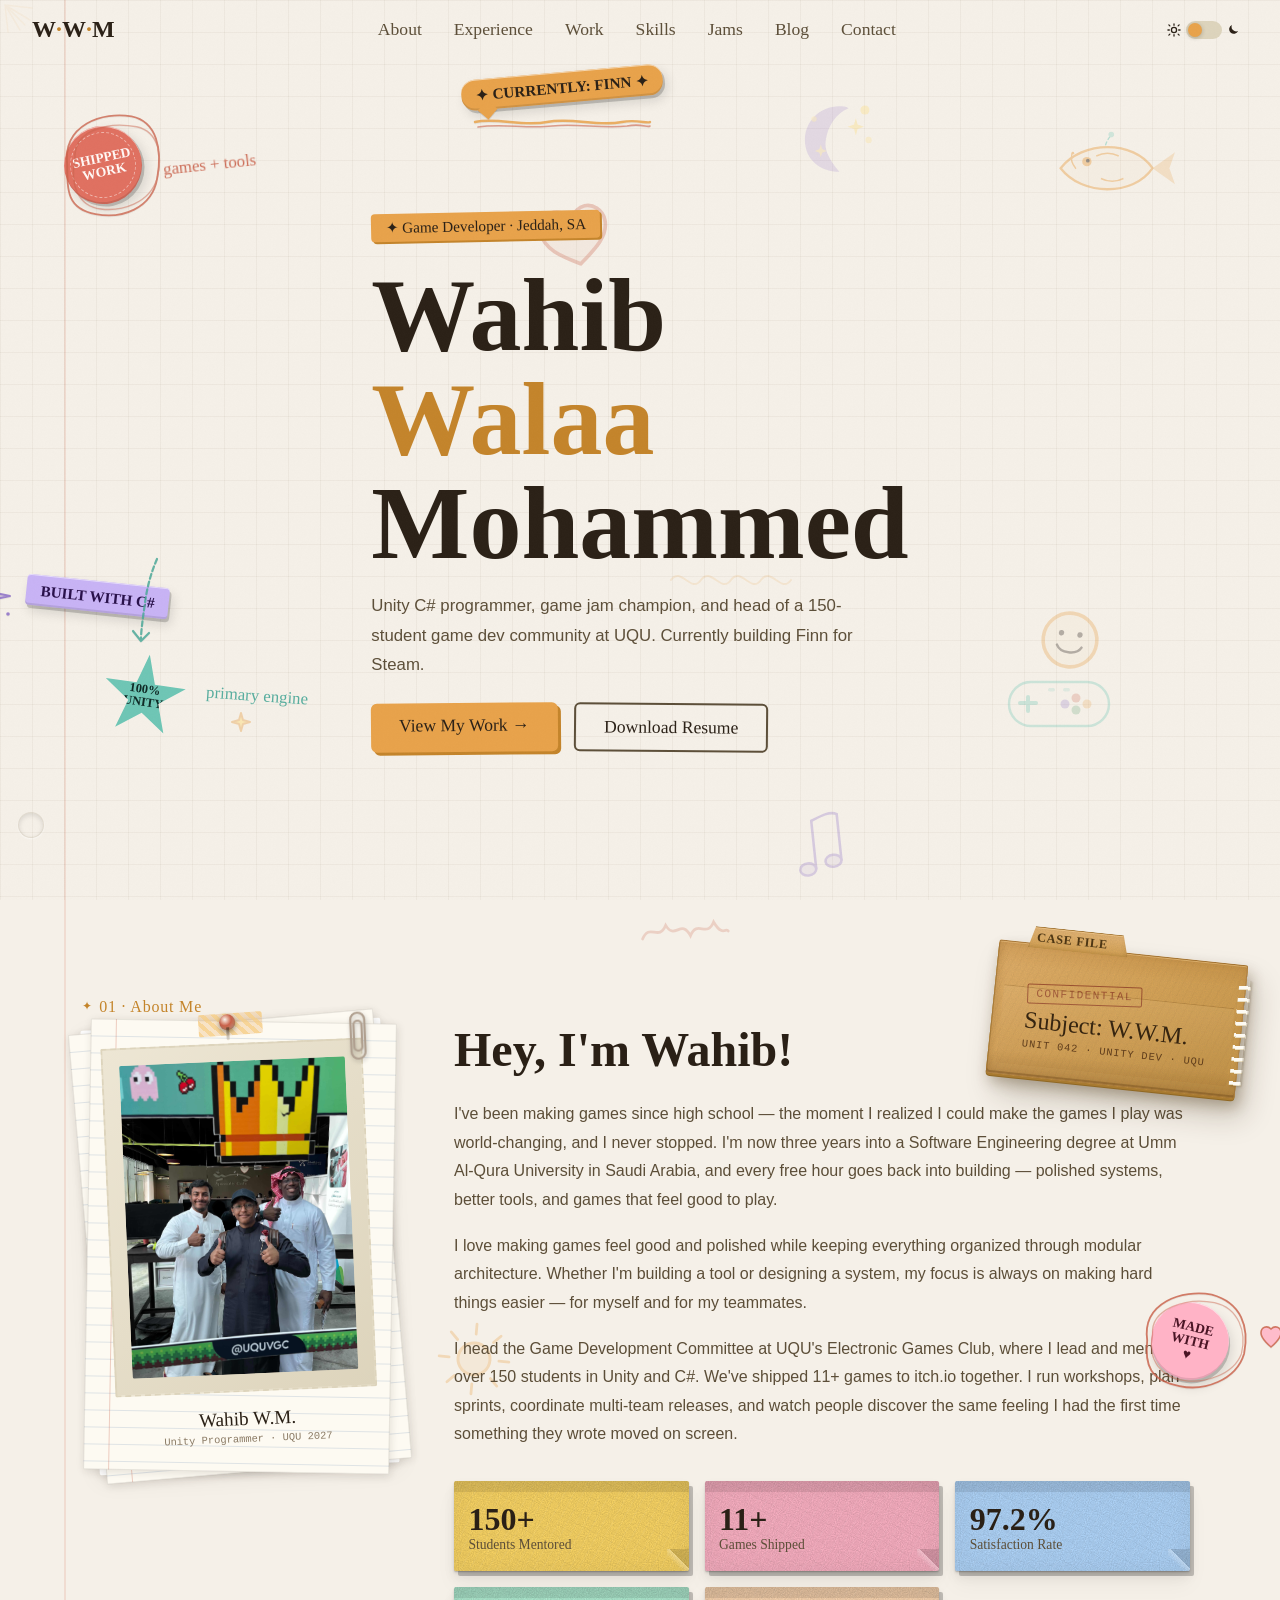
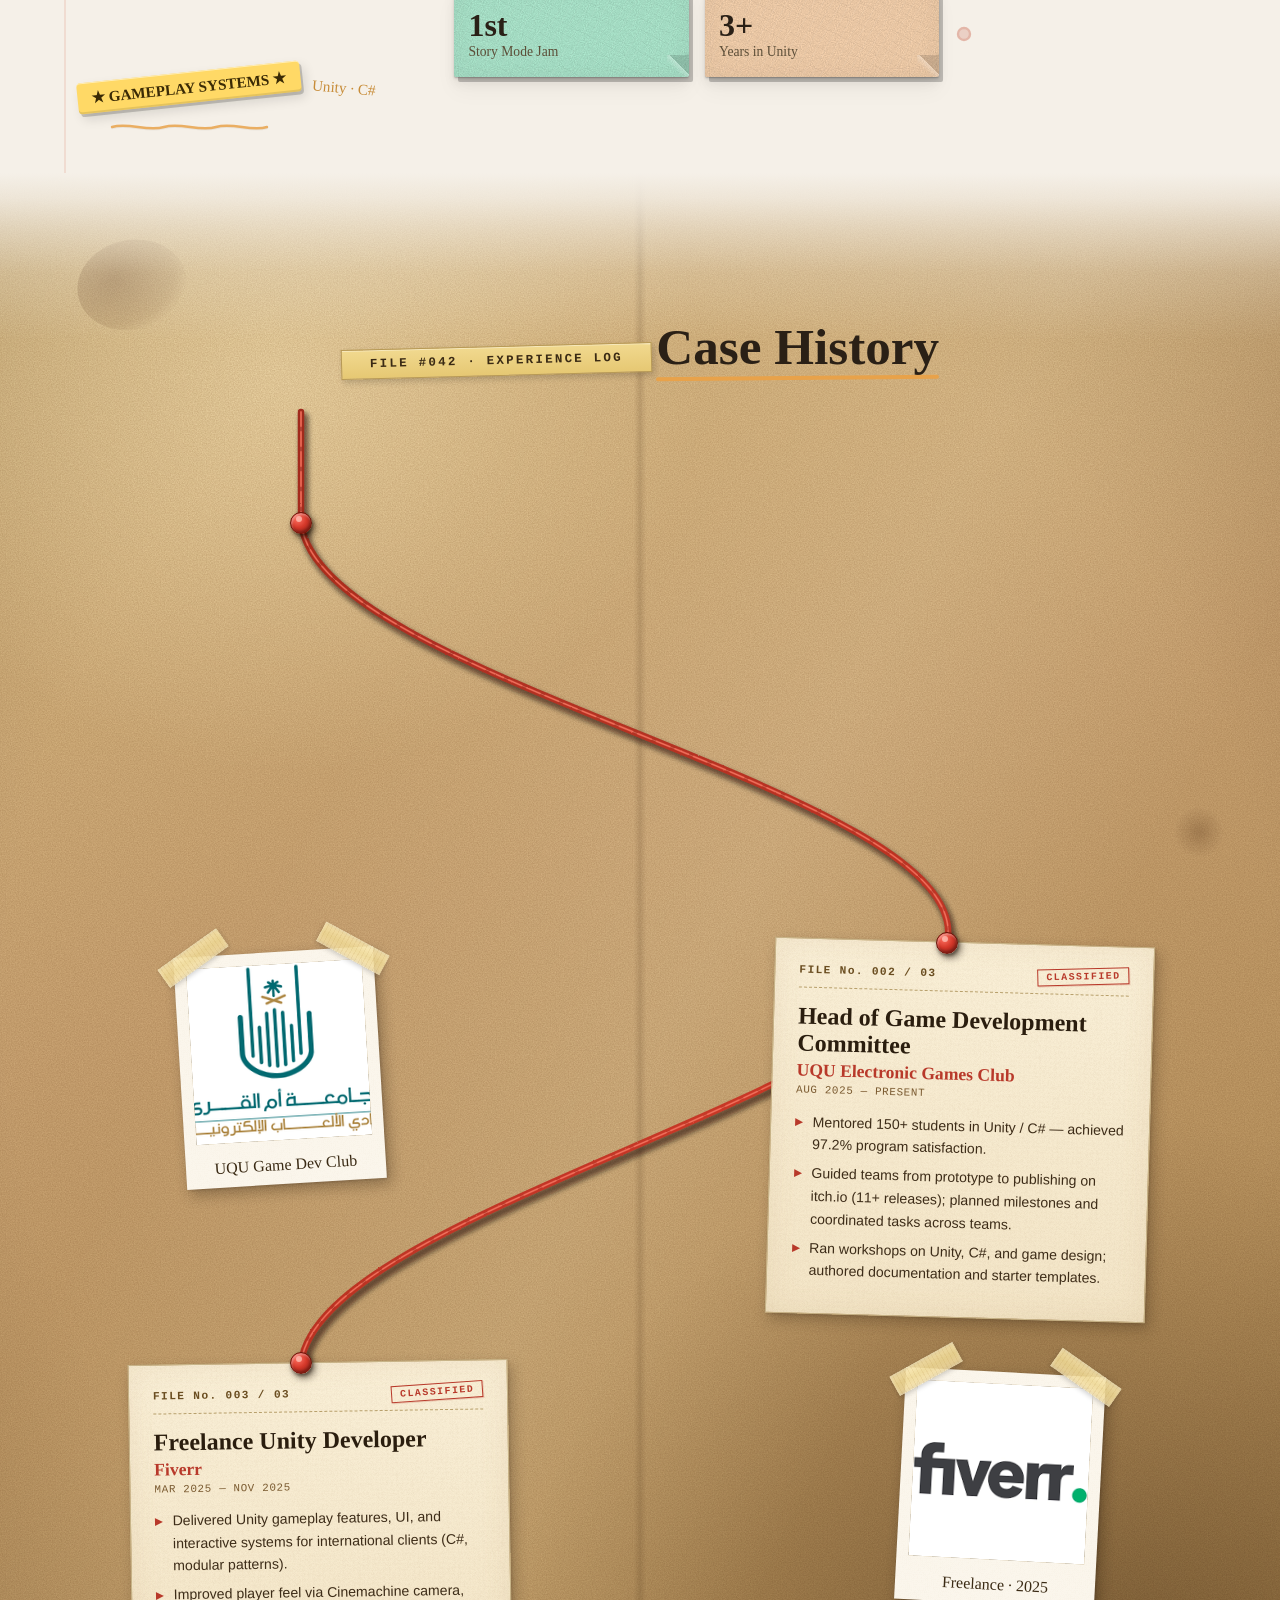
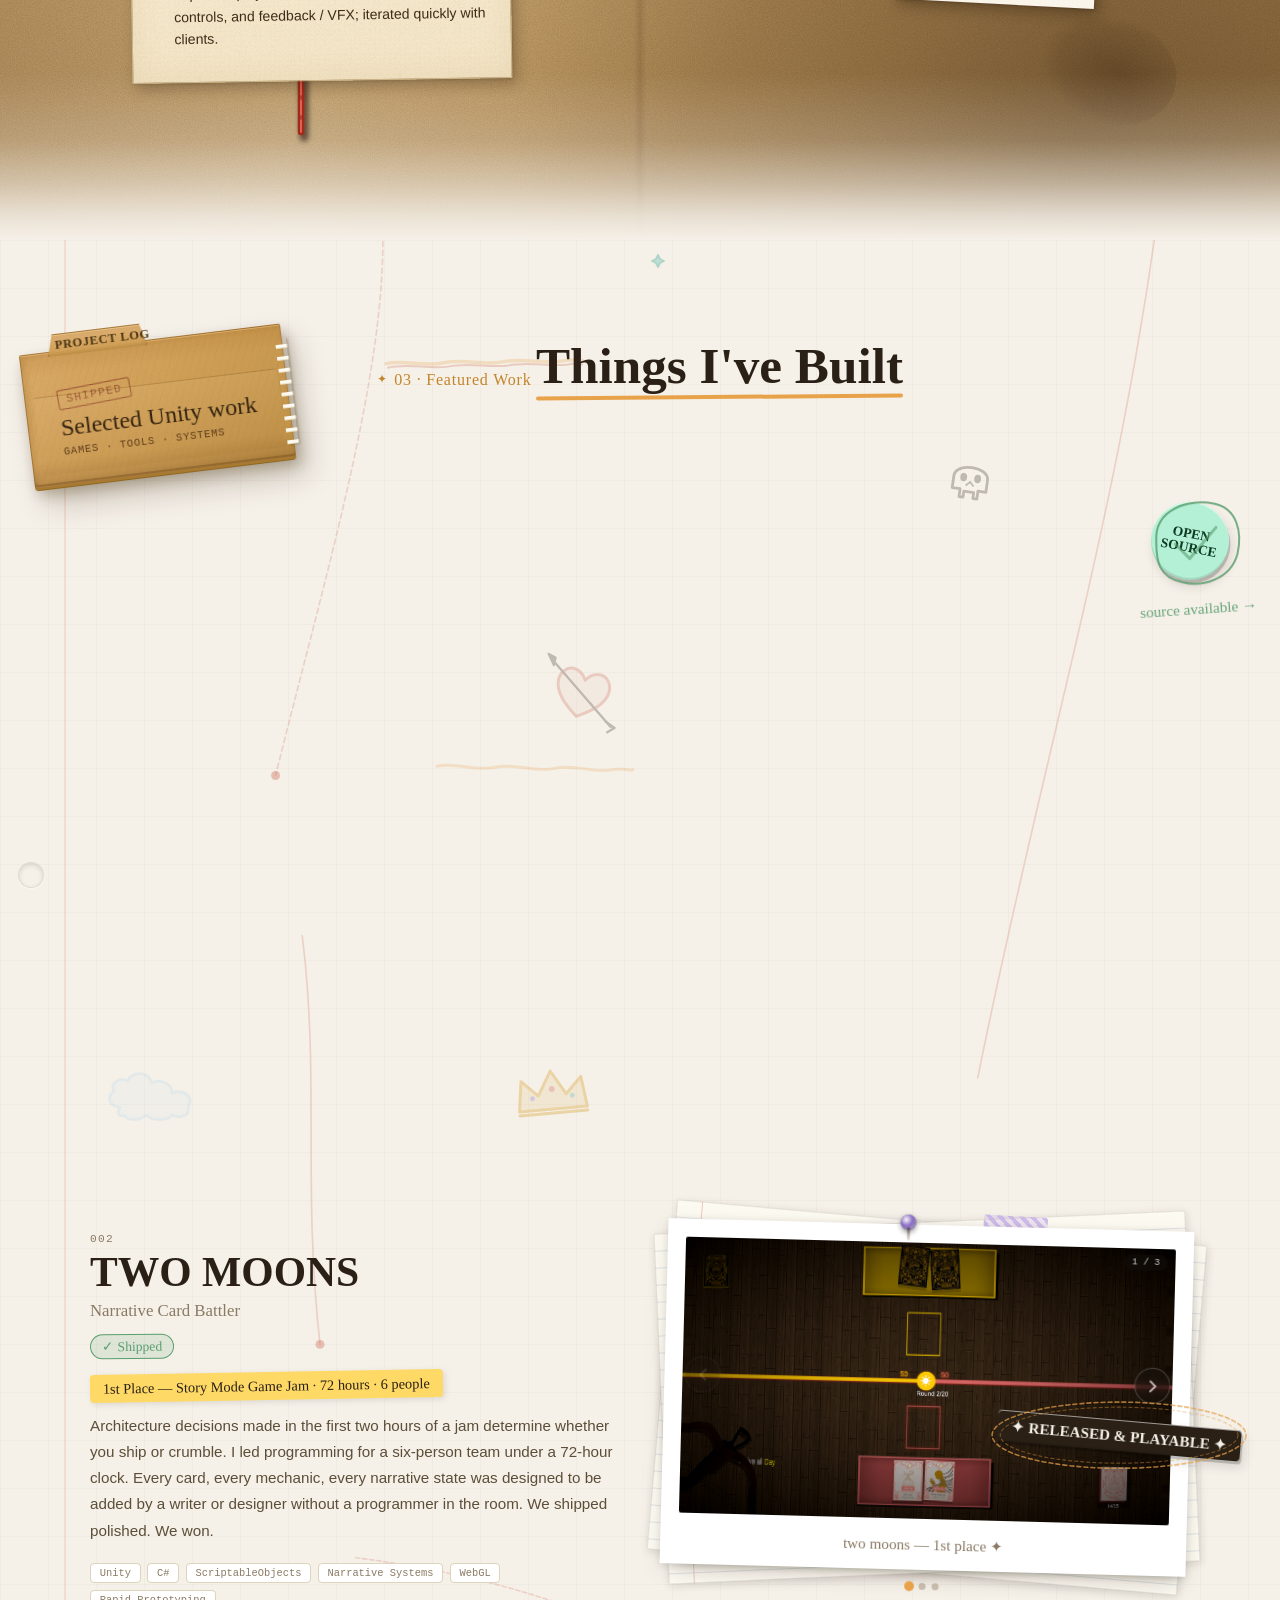
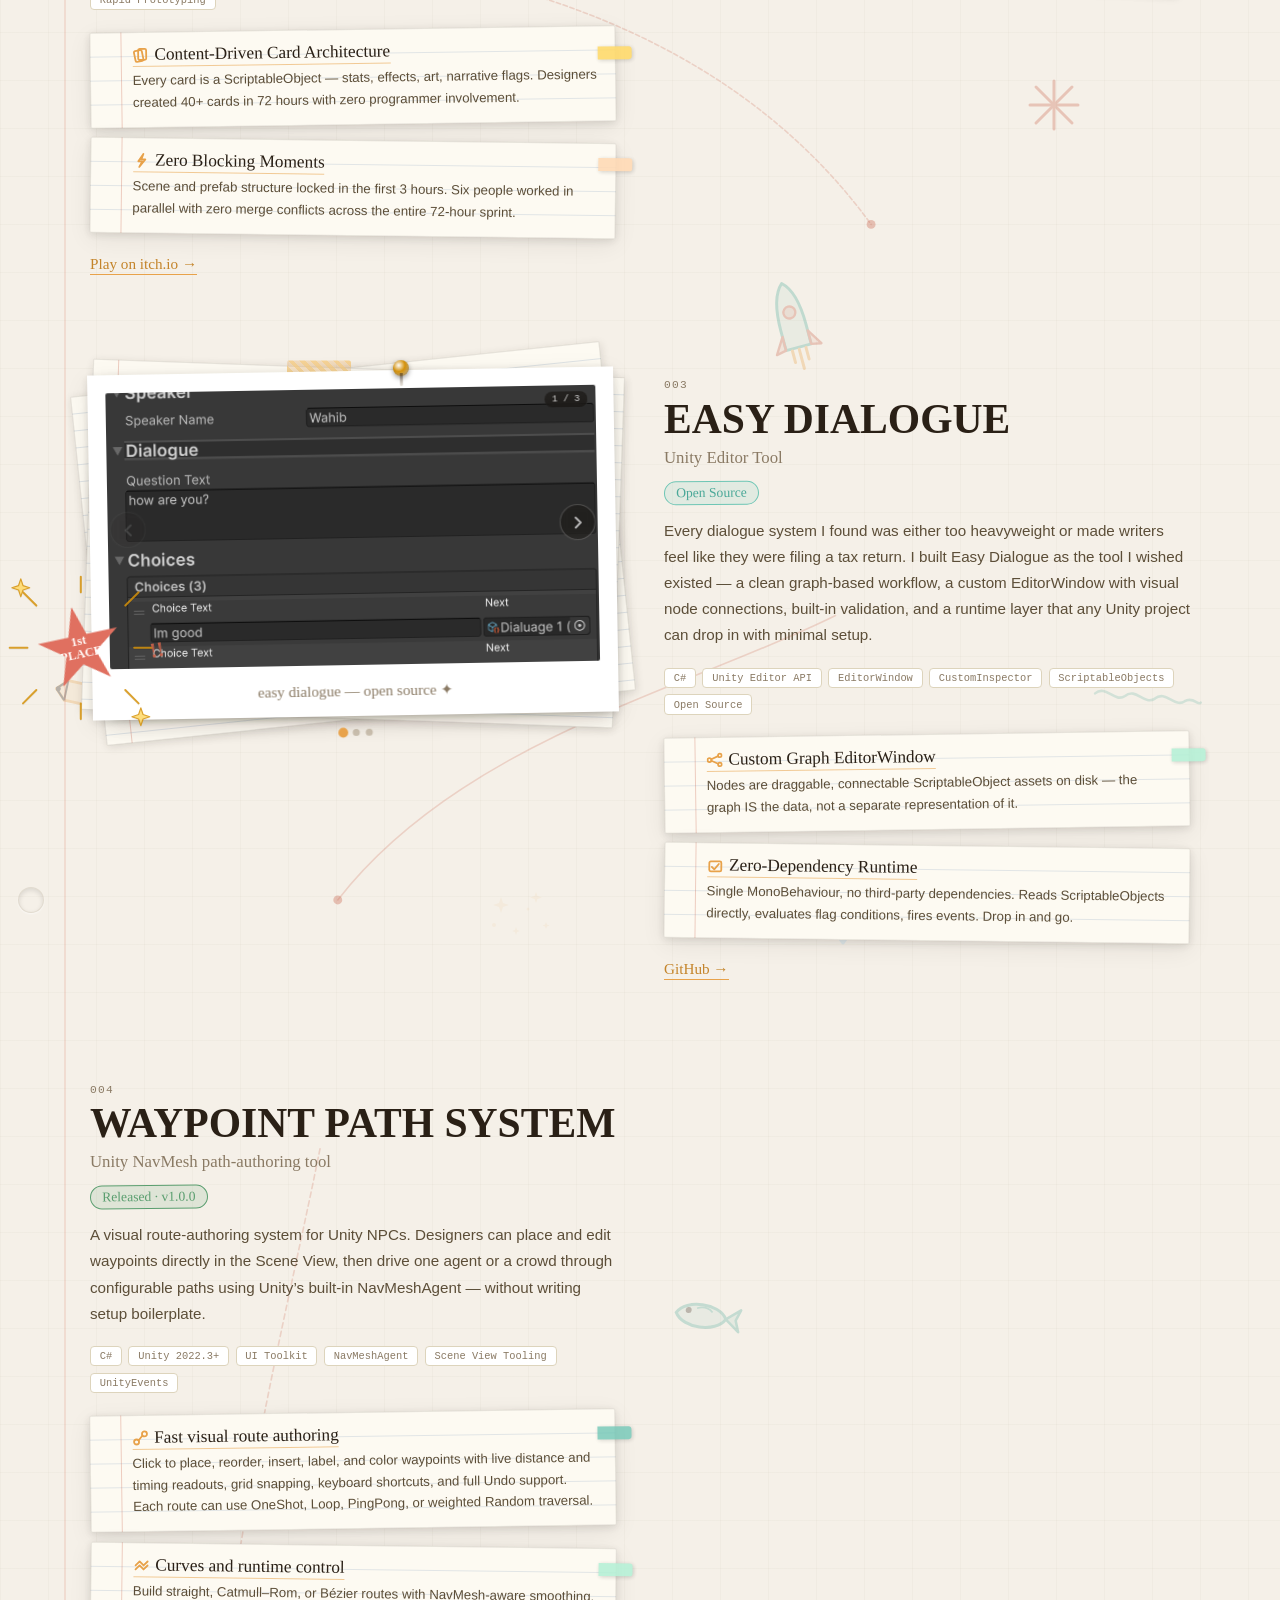
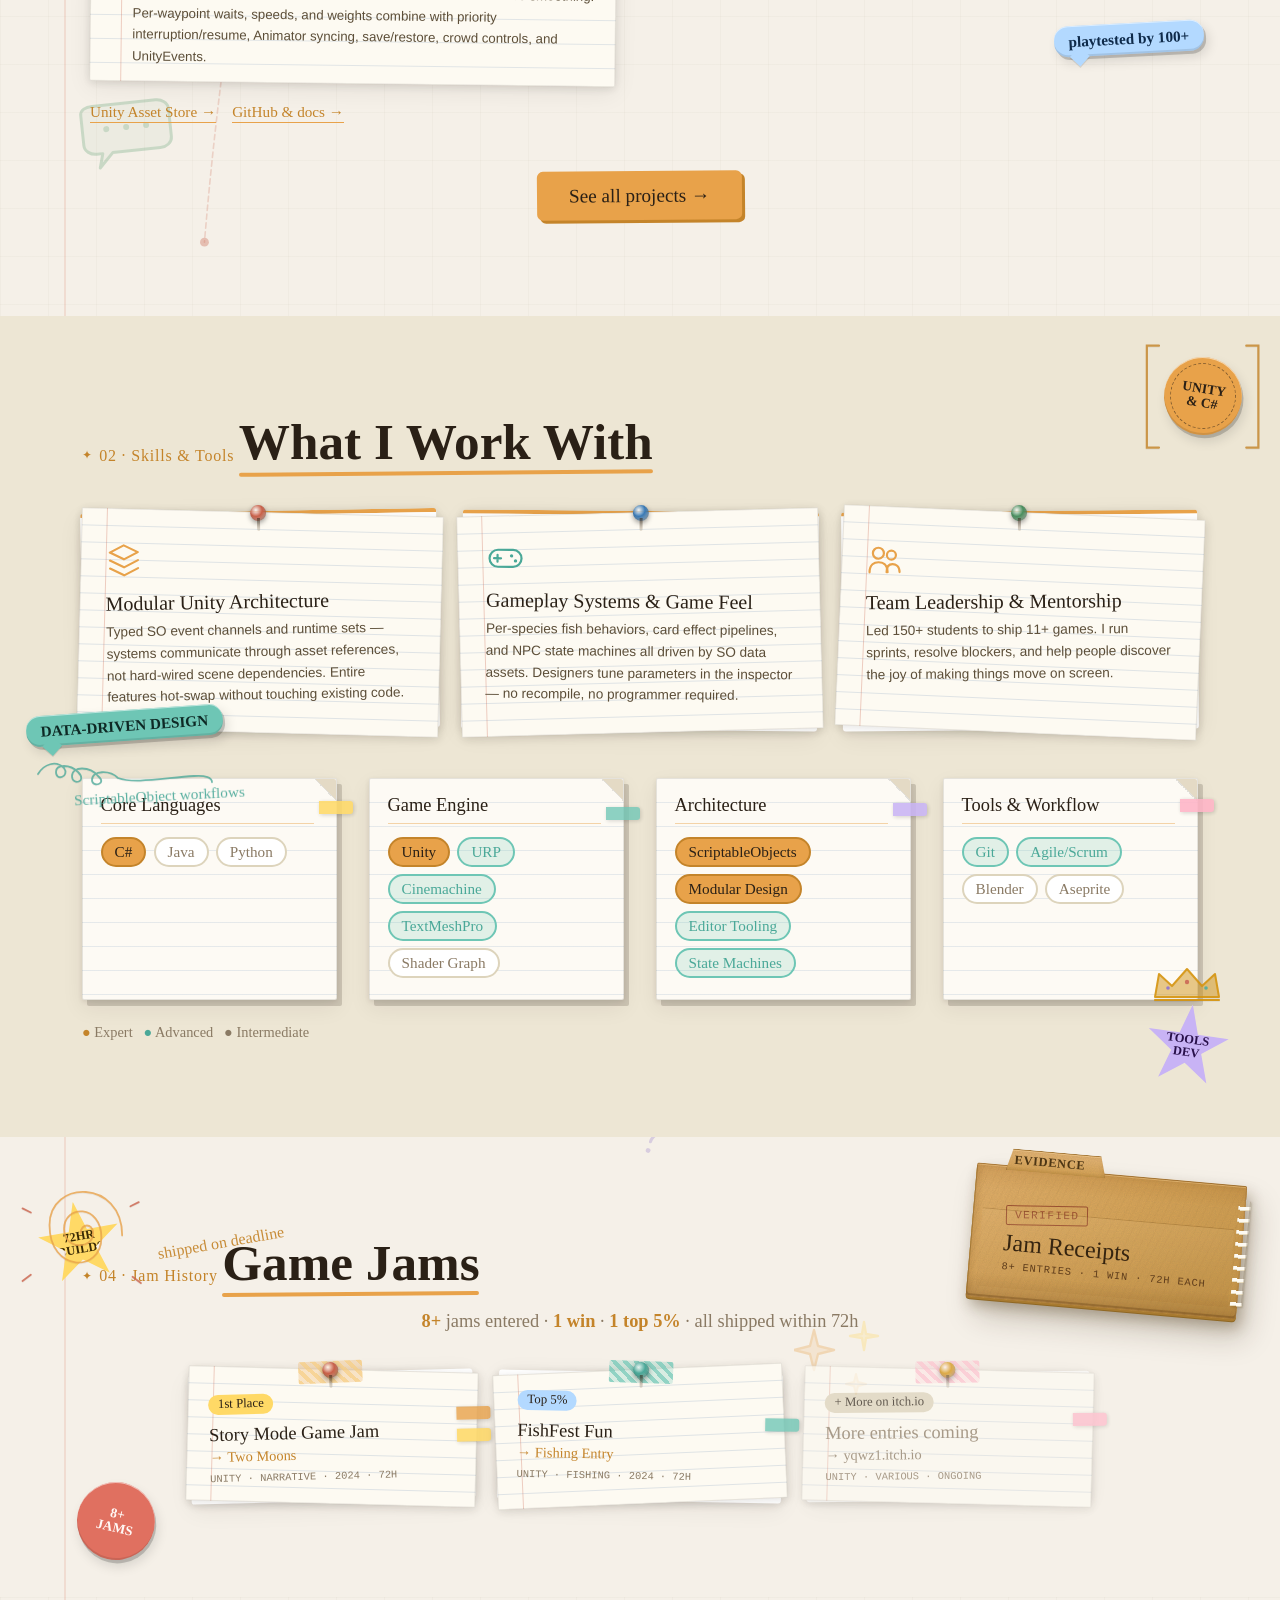
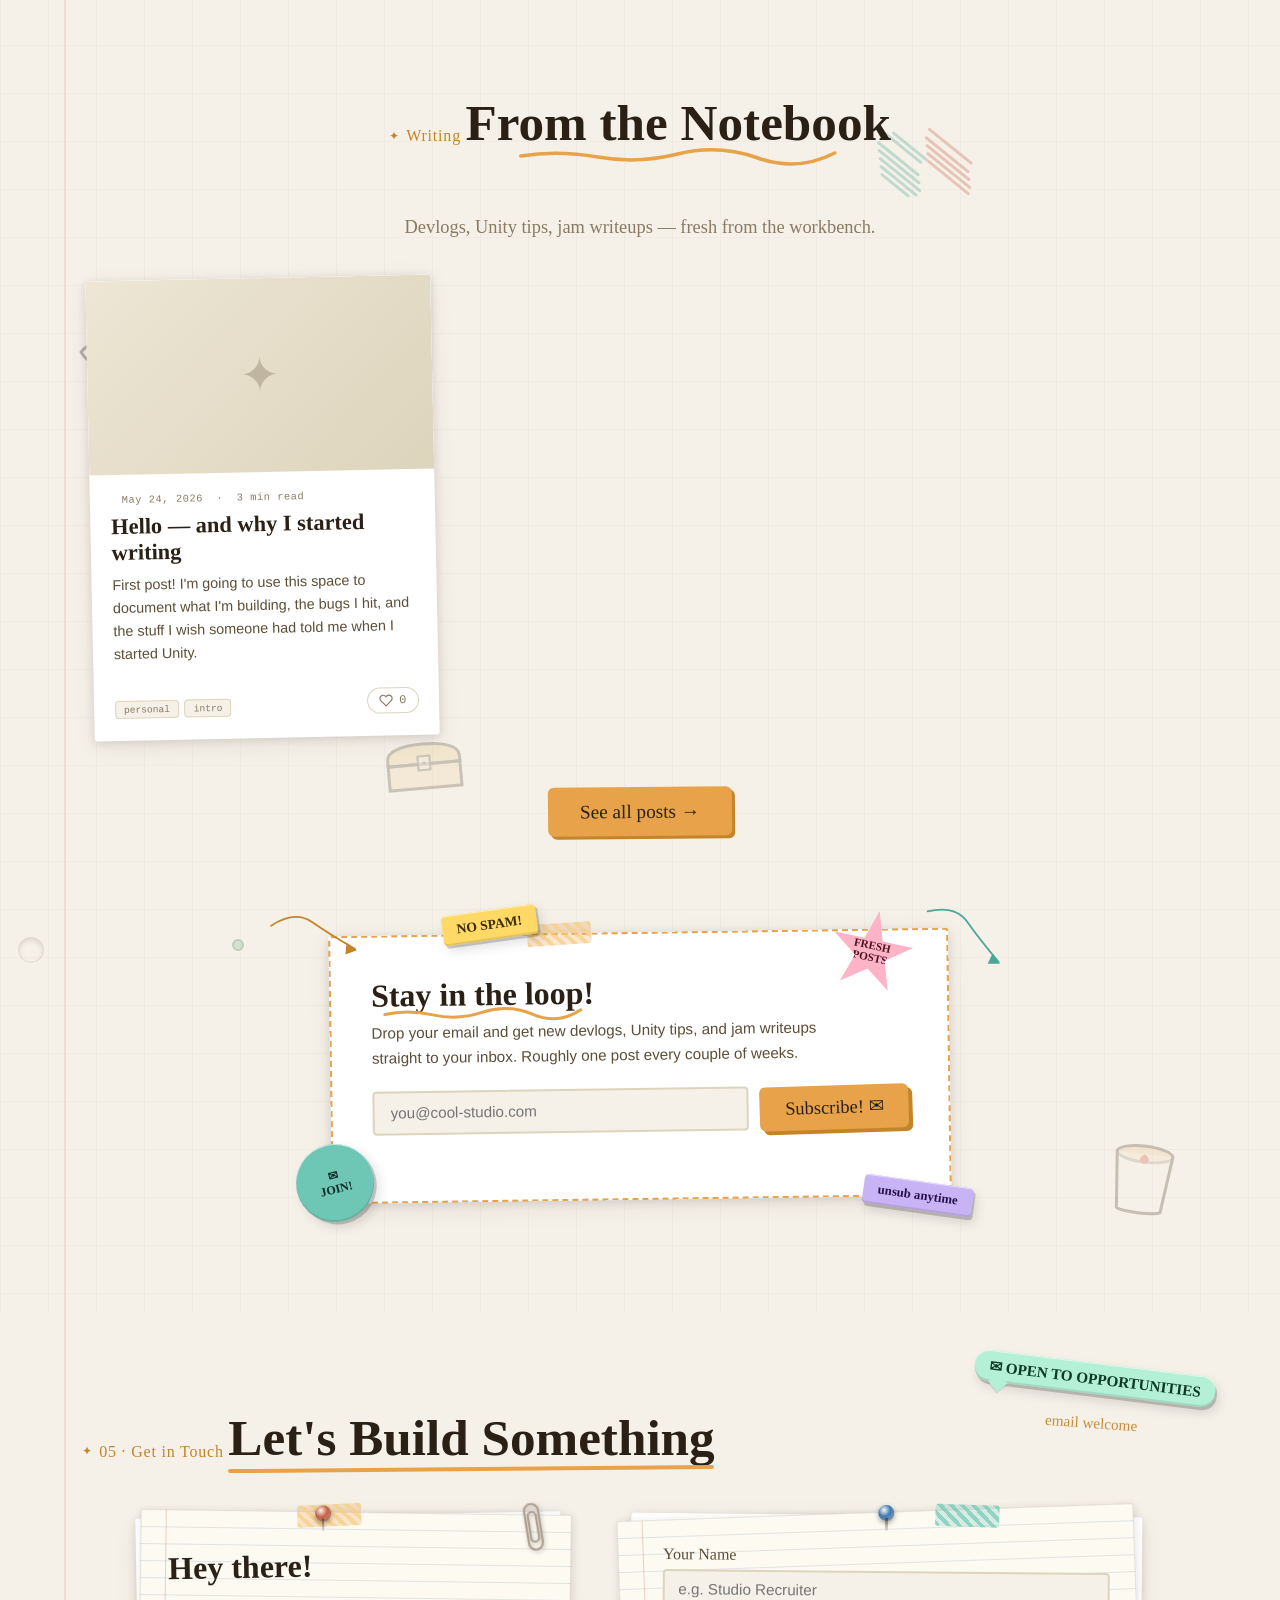
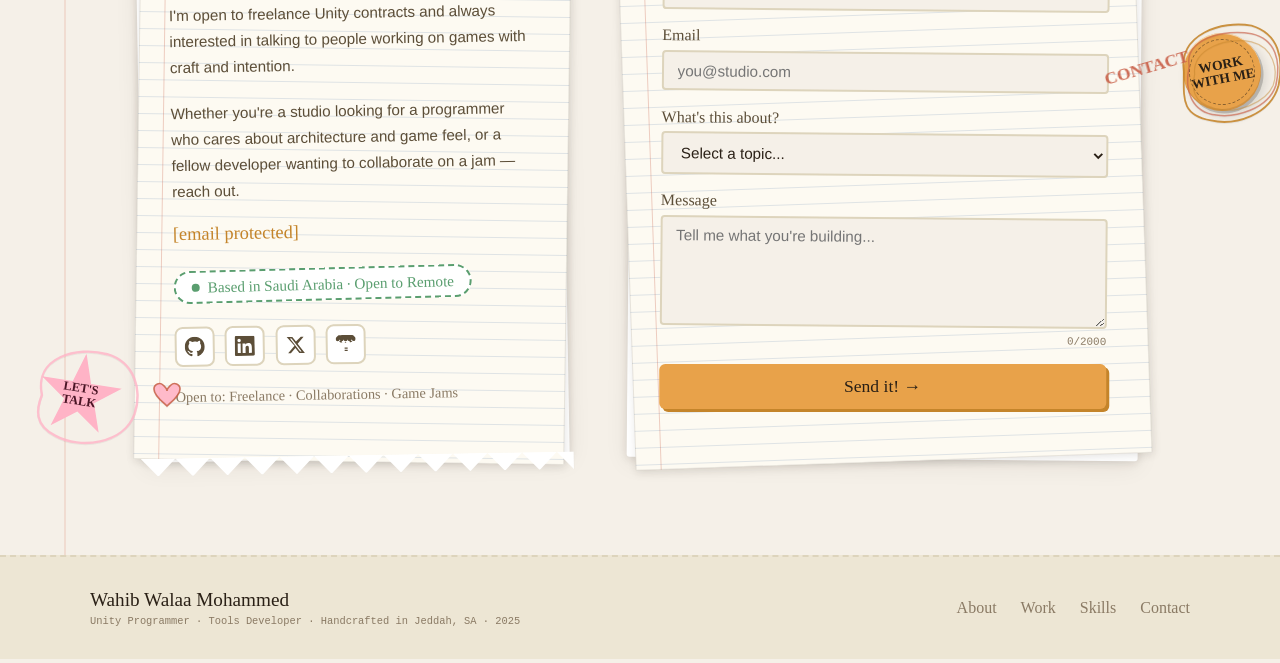
==== commit d57b9d62: "Remove corny portfolio copy" ====
--- a/index.html
+++ b/index.html
@@ -1661,81 +1661,7 @@
         .postit-lbl  { font-family:var(--font-hand); font-size:0.85rem; color:var(--ink-light); margin-top:0.15rem; }
 
         /* ============================================================
-           FUNNY STICKY NOTES (scattered decoration)
-        ============================================================ */
-        .funny-notes {
-            position: absolute; inset: 0;
-            pointer-events: none; overflow: hidden;
-        }
-        .fnote {
-            position: absolute; width: 148px;
-            padding: 1.1rem 0.95rem 1.6rem;
-            font-family: var(--font-hand); font-size: 1rem; line-height: 1.45;
-            color: var(--ink);
-            transform: rotate(var(--fr, 0deg));
-            pointer-events: all;
-            border-radius: 2px;
-            overflow: hidden;
-            /* Paper grain texture — layered over per-instance bg color */
-            background-image:
-                url("data:image/svg+xml,%3Csvg xmlns='http://www.w3.org/2000/svg' width='200' height='200'%3E%3Cfilter id='n'%3E%3CfeTurbulence type='fractalNoise' baseFrequency='0.92' numOctaves='2' stitchTiles='stitch'/%3E%3CfeColorMatrix values='0 0 0 0 0  0 0 0 0 0  0 0 0 0 0  0 0 0 0.18 0'/%3E%3C/filter%3E%3Crect width='200' height='200' filter='url(%23n)'/%3E%3C/svg%3E"),
-                repeating-linear-gradient(118deg,
-                    transparent 0, transparent 7px,
-                    rgba(255,255,255,0.05) 7px, rgba(255,255,255,0.05) 8px),
-                repeating-linear-gradient(28deg,
-                    transparent 0, transparent 9px,
-                    rgba(0,0,0,0.025) 9px, rgba(0,0,0,0.025) 10px);
-            box-shadow:
-                4px 5px 0 rgba(0,0,0,0.22),
-                0 1px 1px rgba(0,0,0,0.15),
-                0 2px 3px rgba(0,0,0,0.11),
-                0 6px 14px rgba(0,0,0,0.07),
-                0 16px 26px rgba(0,0,0,0.04),
-                inset 0 0 28px rgba(0,0,0,0.06);
-            transition: transform var(--spring), box-shadow var(--transition);
-        }
-        /* Sticky adhesive band at top */
-        .fnote::before {
-            content: '';
-            position: absolute; top: 0; left: 0; right: 0; height: 12px;
-            background: rgba(0,0,0,0.09);
-            border-radius: 2px 2px 0 0;
-        }
-        /* Page curl bottom-right */
-        .fnote::after {
-            content: '';
-            position: absolute; bottom: 0; right: 0;
-            width: 26px; height: 26px;
-            background: linear-gradient(225deg,
-                rgba(0,0,0,0.14) 44%,
-                rgba(255,255,255,0.32) 44%,
-                transparent 68%
-            );
-        }
-        .fnote:hover {
-            transform: rotate(0deg) scale(1.08) translateY(-6px);
-            z-index: 50;
-            box-shadow:
-                5px 7px 0 rgba(0,0,0,0.22),
-                0 2px 3px rgba(0,0,0,0.15),
-                0 6px 10px rgba(0,0,0,0.11),
-                0 18px 22px rgba(0,0,0,0.08),
-                0 30px 34px rgba(0,0,0,0.04);
-        }
-        .fnote-yellow { background-color: #ffd966; }
-        .fnote-pink   { background-color: #ffb3c6; }
-        .fnote-blue   { background-color: #b3d9ff; }
-        .fnote-green  { background-color: #b3f0d5; }
-        .fnote-text   { font-size: 0.9rem; display: block; padding-top: 0.5rem; }
-        .fnote-text code {
-            font-family: var(--font-mono); font-size: 0.7rem;
-            display: block; margin-top: 0.25rem;
-            background: rgba(0,0,0,0.08); padding: 0.1rem 0.3rem; border-radius: 3px;
-        }
-        @media(max-width:900px) { .funny-notes { display: none; } }
-
-        /* ============================================================
-           BACKGROUND HAND-WRITTEN SKETCHES
+           BACKGROUND HAND-DRAWN DECORATION
         ============================================================ */
         main { position: relative; }
 
@@ -1749,30 +1675,6 @@
 
         /* Every content section sits above the sketch layer */
         main > section, main > footer { position: relative; z-index: 1; }
-
-        .sk {
-            position: absolute;
-            font-family: var(--font-hand);
-            color: var(--ink);
-            opacity: var(--sk-op, 0.08);
-            transform: rotate(var(--sk-rot, 0deg));
-            font-size: var(--sk-sz, 1.05rem);
-            white-space: nowrap;
-            user-select: none;
-            line-height: 1.35;
-        }
-        /* Crossed-out text */
-        .sk-x { text-decoration: line-through; text-decoration-thickness: 2px; }
-
-        /* Wiggly underline on some sketches */
-        .sk-ul {
-            text-decoration: underline wavy var(--amber-dark);
-            text-underline-offset: 3px;
-        }
-
-        /* Random sizing helpers */
-        .sk-big   { font-size: 1.6rem !important; }
-        .sk-small { font-size: 0.85rem !important; }
 
         /* SVG sketch overlays inside #bg-sketches */
         .sk-svg {
@@ -2119,9 +2021,6 @@
         html[data-theme="dark"] .postit-num,
         html[data-theme="dark"] .postit-lbl { color: #1a1208; }
 
-        html[data-theme="dark"] .fnote,
-        html[data-theme="dark"] .fnote-text { color: #1a1208; }
-
         html[data-theme="dark"] .doc-sheet {
             background:
                 repeating-linear-gradient(to bottom,
@@ -2193,12 +2092,6 @@
         /* Notebook margin line — subtle teal glow in dark mode */
         html[data-theme="dark"] .notebook-margin {
             background: rgba(78,205,196,0.14);
-        }
-
-        /* Sketch text — slightly more visible on dark bg */
-        html[data-theme="dark"] .sk {
-            color: var(--ink);
-            opacity: calc(var(--sk-op, 0.08) * 1.55);
         }
 
         /* Red strings — punchier on dark */
@@ -2798,7 +2691,7 @@
             html { scroll-padding-top: 64px; }
             body::after { opacity: 0.35; }
             #scroll-progress, #bg-sketches, #fg-doodles,
-            .hero-doodles, .funny-notes, .sticker, .folder-floating,
+            .hero-doodles, .sticker, .folder-floating,
             .crayon, .notebook-margin { display: none !important; }
 
             #navbar {
@@ -3033,75 +2926,11 @@
 
 <main>
 <!-- ============================================================
-     BACKGROUND HAND-WRITTEN SKETCHES
+     BACKGROUND HAND-DRAWN DECORATION
      (scattered across the full page, behind everything)
 ============================================================ -->
 <div id="bg-sketches" aria-hidden="true">
-
-    <!-- ── ROW 1 — top of page (hero zone) ── -->
-    <div class="sk" style="top:1.5%;left:2%;     --sk-rot:-7deg;  --sk-op:0.09; --sk-sz:1.3rem;">why won't it compile??</div>
-    <div class="sk sk-ul" style="top:5%;  right:6%;     --sk-rot:4deg;   --sk-op:0.10; --sk-sz:1.2rem;">← hire this guy</div>
-    <div class="sk" style="top:10%; left:52%;    --sk-rot:-4deg;  --sk-op:0.07; --sk-sz:1rem;">TODO: add more fish</div>
-    <div class="sk sk-small" style="top:13%; left:25%;    --sk-rot:3deg;   --sk-op:0.065;--sk-sz:0.85rem;">// this variable name made sense at 3am</div>
-    <div class="sk" style="top:16%; left:72%;    --sk-rot:-2deg;  --sk-op:0.06; --sk-sz:0.9rem;">*squints at code*</div>
-
-    <!-- ── ROW 2 — about section zone ── -->
-    <div class="sk" style="top:19%; left:4%;     --sk-rot:6deg;   --sk-op:0.08; --sk-sz:1.2rem;">it's not a bug, it's a feature™</div>
-    <div class="sk" style="top:23%; right:4%;    --sk-rot:-5deg;  --sk-op:0.07; --sk-sz:1rem;">ctrl+z  ctrl+z  ctrl+z</div>
-    <div class="sk sk-big" style="top:27%; left:36%;    --sk-rot:-8deg;  --sk-op:0.09;">almost done™</div>
-    <div class="sk sk-small" style="top:31%; left:66%;    --sk-rot:3deg;   --sk-op:0.065;--sk-sz:0.8rem;">why does this only work on Tuesdays</div>
-    <div class="sk" style="top:34%; left:8%;     --sk-rot:-3deg;  --sk-op:0.07; --sk-sz:1.1rem;">72h deadline?? hold my coffee</div>
-
-    <!-- ── ROW 3 — projects top ── -->
-    <div class="sk" style="top:38%; left:3%;     --sk-rot:5deg;   --sk-op:0.08; --sk-sz:1rem;">please work PLEASE work please</div>
-    <div class="sk" style="top:41%; right:3%;    --sk-rot:-4deg;  --sk-op:0.07; --sk-sz:1.15rem;">ScriptableObject supremacy</div>
-    <div class="sk sk-small" style="top:44%; left:50%;    --sk-rot:3deg;   --sk-op:0.065;--sk-sz:0.82rem;">works on my machine</div>
-    <div class="sk" style="top:46%; left:20%;    --sk-rot:-6deg;  --sk-op:0.07; --sk-sz:1rem;">NullReferenceException</div>
-    <div class="sk sk-small" style="top:49%; left:75%;    --sk-rot:2deg;   --sk-op:0.06; --sk-sz:0.8rem;">...what do you mean ship date?</div>
-
-    <!-- ── ROW 4 — projects mid ── -->
-    <div class="sk" style="top:53%; left:3%;     --sk-rot:4deg;   --sk-op:0.08; --sk-sz:1.2rem;">coffee.exe not found</div>
-    <div class="sk sk-big" style="top:57%; right:22%;    --sk-rot:-3deg;  --sk-op:0.09;">this is fine</div>
-    <div class="sk sk-small" style="top:60%; left:48%;    --sk-rot:7deg;   --sk-op:0.065;--sk-sz:0.85rem;">brb debugging for 6 hours</div>
-    <div class="sk sk-ul" style="top:63%; right:5%;     --sk-rot:-8deg;  --sk-op:0.10; --sk-sz:1.2rem;">hire me please</div>
-    <div class="sk sk-small" style="top:65%; left:14%;    --sk-rot:-2deg;  --sk-op:0.06; --sk-sz:0.82rem;">the fish physics are perfect, don't touch them</div>
-
-    <!-- ── ROW 5 — skills / jams zone ── -->
-    <div class="sk" style="top:68%; left:3%;     --sk-rot:-4deg;  --sk-op:0.08; --sk-sz:1.15rem;">just one more commit...</div>
-    <div class="sk" style="top:72%; right:38%;   --sk-rot:4deg;   --sk-op:0.07; --sk-sz:1rem;">ship it  ship it  ship it</div>
-    <div class="sk sk-big" style="top:75%; left:5%;     --sk-rot:-9deg;  --sk-op:0.09; --sk-sz:1.4rem;">3am bug fix :)</div>
-    <div class="sk sk-x" style="top:79%; right:8%;     --sk-rot:6deg;   --sk-op:0.08; --sk-sz:1.2rem;">I should sleep</div>
-    <div class="sk sk-small" style="top:81%; left:40%;    --sk-rot:-3deg;  --sk-op:0.065;--sk-sz:0.82rem;">game feel — game feel — game feel</div>
-
-    <!-- ── ROW 6 — contact / bottom ── -->
-    <div class="sk" style="top:84%; left:3%;     --sk-rot:7deg;   --sk-op:0.08; --sk-sz:1.3rem;">add more game feel™</div>
-    <div class="sk" style="top:86%; left:52%;    --sk-rot:-5deg;  --sk-op:0.07; --sk-sz:1.1rem;">git push --force  (don't tell anyone)</div>
-    <div class="sk sk-ul" style="top:90%; right:16%;    --sk-rot:-3deg;  --sk-op:0.09; --sk-sz:1.15rem;">mom look I made a game!!</div>
-    <div class="sk" style="top:93%; left:8%;     --sk-rot:-6deg;  --sk-op:0.07; --sk-sz:1rem;">I love Unity (today). I hate Unity (also today).</div>
-    <div class="sk sk-small" style="top:96%; left:55%;    --sk-rot:4deg;   --sk-op:0.065;--sk-sz:0.82rem;">// TODO: write tests  lol  jk  ...unless?</div>
-
-    <!-- ── SVG doodles — hand-drawn circles, arrows, stars ── -->
-
-    <!-- Wobbly circle around "hire this guy" (top-right) -->
-    <svg class="sk-svg" style="top:3.5%;right:4.2%;width:130px;height:45px;" viewBox="0 0 130 45" fill="none" xmlns="http://www.w3.org/2000/svg">
-        <path d="M8 30 C5 5, 40 0, 65 3 C90 6, 128 8, 125 28 C122 44, 85 46, 55 44 C28 42, 2 42, 8 30Z"
-              stroke="#c4842a" stroke-width="1.8" fill="none" stroke-linecap="round"
-              stroke-dasharray="3 2"/>
-    </svg>
-
-    <!-- Arrow pointing right at the hire-me note -->
-    <svg class="sk-svg" style="top:61.5%;right:18%;width:60px;height:28px;" viewBox="0 0 60 28" fill="none" xmlns="http://www.w3.org/2000/svg">
-        <path d="M2 16 C10 14, 30 12, 48 14" stroke="#c4842a" stroke-width="2" stroke-linecap="round"/>
-        <path d="M44 8 L52 14 L44 20" stroke="#c4842a" stroke-width="2" stroke-linecap="round" stroke-linejoin="round"/>
-    </svg>
-
-    <!-- Underline squiggle under "almost done™" -->
-    <svg class="sk-svg" style="top:30%;left:33%;width:160px;height:12px;" viewBox="0 0 160 12" fill="none" xmlns="http://www.w3.org/2000/svg">
-        <path d="M2 6 C12 1, 22 11, 32 6 C42 1, 52 11, 62 6 C72 1, 82 11, 92 6 C102 1, 112 11, 122 6 C132 1, 142 11, 152 6 C157 3, 159 4, 160 6"
-              stroke="#e8a24a" stroke-width="1.8" fill="none" stroke-linecap="round"/>
-    </svg>
-
-    <!-- Scattered stars cluster (mid-left) -->
+    <!-- Scattered stars cluster -->
     <svg class="sk-svg" style="top:56%;left:38%;width:70px;height:60px;" viewBox="0 0 70 60" fill="none" xmlns="http://www.w3.org/2000/svg">
         <path d="M15 10 L17 16 L23 18 L17 20 L15 26 L13 20 L7 18 L13 16Z" fill="#e8a24a"/>
         <path d="M50 5 L51.5 9 L56 10.5 L51.5 12 L50 16 L48.5 12 L44 10.5 L48.5 9Z" fill="#e8a24a"/>
@@ -3111,28 +2940,10 @@
         <circle cx="42" cy="22" r="1.5" fill="#e8a24a"/>
     </svg>
 
-    <!-- Scribble / scratching out box -->
-    <svg class="sk-svg" style="top:78.5%;right:7%;width:100px;height:22px;" viewBox="0 0 100 22" fill="none" xmlns="http://www.w3.org/2000/svg">
-        <path d="M2 8 L98 8" stroke="#2a2016" stroke-width="2" stroke-linecap="round"/>
-        <path d="M2 14 L98 14" stroke="#2a2016" stroke-width="2" stroke-linecap="round"/>
-        <path d="M3 19 L97 19" stroke="#2a2016" stroke-width="1.5" stroke-linecap="round"/>
-    </svg>
-
     <!-- Doodle explosion / burst (top left corner accent) -->
     <svg class="sk-svg" style="top:0%;left:0%;width:80px;height:80px;" viewBox="0 0 80 80" fill="none" xmlns="http://www.w3.org/2000/svg">
         <path d="M5 5 L20 30 M5 5 L30 20 M5 5 L32 8 M5 5 L8 32 M5 5 L25 25"
               stroke="#e8a24a" stroke-width="1.5" stroke-linecap="round"/>
-    </svg>
-
-    <!-- Wobbly bracket around "this is fine" -->
-    <svg class="sk-svg" style="top:55.5%;right:19.5%;width:15px;height:50px;" viewBox="0 0 15 50" fill="none" xmlns="http://www.w3.org/2000/svg">
-        <path d="M12 2 C5 2, 2 8, 2 25 C2 42, 5 48, 12 48" stroke="#c4842a" stroke-width="1.8" fill="none" stroke-linecap="round"/>
-    </svg>
-
-    <!-- Arrow pointing down at "please work" text -->
-    <svg class="sk-svg" style="top:35%;left:14%;width:24px;height:40px;" viewBox="0 0 24 40" fill="none" xmlns="http://www.w3.org/2000/svg">
-        <path d="M12 2 C11 12, 13 22, 12 34" stroke="#c4842a" stroke-width="1.8" stroke-linecap="round"/>
-        <path d="M6 28 L12 36 L18 28" stroke="#c4842a" stroke-width="1.8" stroke-linecap="round" stroke-linejoin="round"/>
     </svg>
 
     <!-- ═══════════════════════════════════════════════════
@@ -3613,48 +3424,16 @@
 
     <!-- Stickers scattered in hero -->
     <div class="sticker sticker-red sticker-circle sticker-dotted sticker-hide-sm" id="st-ship" style="top:14%;left:5%;--sticker-rot:-12deg;">
-        SHIP<br>IT!
+        SHIPPED<br>WORK
     </div>
     <div class="sticker sticker-teal sticker-star sticker-hide-sm" id="st-unity" style="bottom:18%;left:8%;--sticker-rot:8deg;">
         100%<br>UNITY
     </div>
     <div class="sticker sticker-amber sticker-bubble" id="st-finn" style="top:8%;left:36%;--sticker-rot:-5deg;">
-        ✦ now playing: Finn ✦
+        ✦ CURRENTLY: FINN ✦
     </div>
     <div class="sticker sticker-purple sticker-hide-sm" id="st-cs" style="bottom:32%;left:2%;--sticker-rot:6deg;">
         BUILT&nbsp;WITH&nbsp;C#
-    </div>
-
-    <!-- Funny sticky notes scattered on the right -->
-    <div class="funny-notes" aria-hidden="true">
-        <!-- Yellow: TODO note -->
-        <div class="fnote fnote-yellow" style="top:18%;right:3.5%;--fr:-4deg;">
-            <span class="fnote-text">
-                TODO: sleep();<br>
-                <code>// eventually</code>
-            </span>
-        </div>
-        <!-- Pink: git commit note -->
-        <div class="fnote fnote-pink" style="top:42%;right:1.5%;--fr:3.5deg;">
-            <span class="fnote-text">
-                git commit -m<br>
-                <code>"it works<br>don't touch it"</code>
-            </span>
-        </div>
-        <!-- Blue: ScriptableObjects -->
-        <div class="fnote fnote-blue" style="bottom:24%;right:5%;--fr:-2.5deg;">
-            <span class="fnote-text">
-                ScriptableObjects<br>solve <em>everything</em><br>
-                <code>// (fight me)</code>
-            </span>
-        </div>
-        <!-- Green: 72hr jam -->
-        <div class="fnote fnote-green" style="top:68%;right:20%;--fr:2deg;">
-            <span class="fnote-text">
-                72 hrs deadline?<br>hold my<br>
-                <code>energy drink</code>
-            </span>
-        </div>
     </div>
 
     <div class="container">
@@ -3694,8 +3473,8 @@
     <div class="sticker sticker-pink sticker-circle sticker-hide-sm" id="st-love" style="top:46%;right:4%;--sticker-rot:14deg;">
         MADE<br>WITH<br>♥
     </div>
-    <div class="sticker sticker-yellow" id="st-coder" style="bottom:8%;left:6%;--sticker-rot:-6deg;">
-        ★ 3am coder ★
+    <div class="sticker sticker-yellow" id="st-systems" style="bottom:8%;left:6%;--sticker-rot:-6deg;">
+        ★ GAMEPLAY SYSTEMS ★
     </div>
 
     <div class="container">
@@ -3975,16 +3754,16 @@
         <span class="folder-tab-label">PROJECT&nbsp;LOG</span>
         <div class="folder-papers"></div>
         <div class="folder-stamp">SHIPPED</div>
-        <div class="folder-title">3 builds. Many bugs.</div>
-        <div class="folder-sub">CODE · ART · COFFEE · 2024</div>
+        <div class="folder-title">Selected Unity work</div>
+        <div class="folder-sub">GAMES · TOOLS · SYSTEMS</div>
     </div>
 
     <!-- Scattered stickers around projects -->
     <div class="sticker sticker-green sticker-circle sticker-hide-sm" id="st-oss" style="top:8%;right:4%;--sticker-rot:11deg;">
         OPEN<br>SOURCE
     </div>
-    <div class="sticker sticker-dark" id="st-certified" style="top:36%;right:3%;--sticker-rot:5deg;">
-        ✦ certified moments ✦
+    <div class="sticker sticker-dark" id="st-released" style="top:36%;right:3%;--sticker-rot:5deg;">
+        ✦ RELEASED &amp; PLAYABLE ✦
     </div>
     <div class="sticker sticker-red sticker-star sticker-hide-sm" id="st-first" style="top:60%;left:3%;--sticker-rot:-12deg;">
         1st<br>PLACE
@@ -4351,11 +4130,11 @@
 ============================================================ -->
 <section id="skills" aria-label="Skills and tools" style="position:relative;">
     <!-- Stickers in skills -->
-    <div class="sticker sticker-amber sticker-circle sticker-dotted sticker-hide-sm" id="st-expert" style="top:5%;right:3%;--sticker-rot:9deg;">
-        EXPERT<br>LEVEL
+    <div class="sticker sticker-amber sticker-circle sticker-dotted sticker-hide-sm" id="st-stack" style="top:5%;right:3%;--sticker-rot:9deg;">
+        UNITY<br>&amp; C#
     </div>
     <div class="sticker sticker-teal sticker-bubble sticker-hide-sm" id="st-so" style="top:48%;left:2%;--sticker-rot:-4deg;">
-        ScriptableObject gang
+        DATA-DRIVEN DESIGN
     </div>
     <div class="sticker sticker-purple sticker-star sticker-hide-sm" id="st-tools" style="bottom:6%;right:4%;--sticker-rot:8deg;">
         TOOLS<br>DEV
@@ -4472,10 +4251,10 @@
 
     <!-- Stickers -->
     <div class="sticker sticker-yellow sticker-star sticker-hide-sm" id="st-72hr" style="top:14%;left:3%;--sticker-rot:-10deg;">
-        72hr<br>HERO
+        72HR<br>BUILDS
     </div>
-    <div class="sticker sticker-red sticker-circle sticker-hide-sm" id="st-nosleep" style="bottom:8%;left:6%;--sticker-rot:13deg;">
-        NO<br>SLEEP
+    <div class="sticker sticker-red sticker-circle sticker-hide-sm" id="st-jam-count" style="bottom:8%;left:6%;--sticker-rot:13deg;">
+        8+<br>JAMS
     </div>
 
     <div class="container">
@@ -4623,11 +4402,11 @@
 ============================================================ -->
 <section id="contact" aria-label="Contact" style="position:relative;">
     <!-- Stickers around contact -->
-    <div class="sticker sticker-green sticker-bubble" id="st-reply" style="top:6%;right:5%;--sticker-rot:7deg;">
-        ✉ reply rate: 100%
+    <div class="sticker sticker-green sticker-bubble" id="st-opportunities" style="top:6%;right:5%;--sticker-rot:7deg;">
+        ✉ OPEN TO OPPORTUNITIES
     </div>
-    <div class="sticker sticker-amber sticker-circle sticker-dotted sticker-hide-sm" id="st-hire" style="top:38%;right:1.5%;--sticker-rot:-11deg;">
-        HIRE<br>ME!
+    <div class="sticker sticker-amber sticker-circle sticker-dotted sticker-hide-sm" id="st-work" style="top:38%;right:1.5%;--sticker-rot:-11deg;">
+        WORK<br>WITH ME
     </div>
     <div class="sticker sticker-pink sticker-star sticker-hide-sm" id="st-talk" style="bottom:14%;left:3%;--sticker-rot:9deg;">
         LET'S<br>TALK
@@ -4747,7 +4526,7 @@
 <div id="fg-doodles" aria-hidden="true">
 
     <!-- ── HERO ── -->
-    <!-- Scribbled crayon loop AROUND "SHIP IT!" -->
+    <!-- Scribbled crayon loop around the shipped-work sticker -->
     <svg class="fg-doodle fg-hide-sm" data-anchor="#st-ship" data-mode="wrap" data-pad="18"
          viewBox="0 0 100 100" preserveAspectRatio="none" fill="none" style="--fg-op:0.78;">
         <path d="M22 50 C18 18 50 8 72 12 C92 16 96 38 92 60 C88 84 64 92 44 88 C22 84 22 70 22 50 Z"
@@ -4755,11 +4534,11 @@
         <path d="M28 46 C26 22 54 16 76 20 C94 24 96 44 92 60 C86 80 64 86 48 84 C30 82 24 64 28 46 Z"
               stroke="#c9614a" stroke-width="1.4" stroke-linecap="round" fill="none" opacity="0.6" vector-effect="non-scaling-stroke"/>
     </svg>
-    <!-- "← that's the spirit" label to right of SHIP IT! -->
+    <!-- Supporting label beside the shipped-work sticker -->
     <span class="fg-label fg-label-red fg-hide-sm" data-anchor="#st-ship" data-mode="right" data-pad="14"
-          style="--lab-rot:-6deg;font-size:1.05rem;">← that's the spirit</span>
-
-    <!-- Wavy double-underline BELOW "now playing: Finn" bubble -->
+          style="--lab-rot:-6deg;font-size:1.05rem;">games + tools</span>
+
+    <!-- Wavy double-underline below the current-project bubble -->
     <svg class="fg-doodle" data-anchor="#st-finn" data-mode="below" data-pad="3" data-w="180" data-h="14"
          viewBox="0 0 180 14" preserveAspectRatio="none" fill="none" style="--fg-op:0.85;">
         <path d="M3 7 C25 2 50 12 75 7 C100 2 125 12 150 7 C165 4 175 9 178 7"
@@ -4775,9 +4554,9 @@
               stroke="#4aa898" stroke-width="2.2" stroke-linecap="round" fill="none" stroke-dasharray="5 3"/>
         <path d="M14 76 L22 86 L30 78" stroke="#4aa898" stroke-width="2.2" stroke-linecap="round" stroke-linejoin="round" fill="none"/>
     </svg>
-    <!-- "my one true love" label to right of 100% UNITY -->
+    <!-- Engine label beside the Unity sticker -->
     <span class="fg-label fg-label-teal fg-hide-sm" data-anchor="#st-unity" data-mode="right" data-pad="14"
-          style="--lab-rot:4deg;font-size:1.05rem;">my one true love</span>
+          style="--lab-rot:4deg;font-size:1.05rem;">primary engine</span>
 
     <!-- Purple sparkle starburst BEHIND/ON "BUILT WITH C#" -->
     <svg class="fg-doodle fg-hide-sm" data-anchor="#st-cs" data-mode="left" data-pad="8" data-w="56" data-h="56"
@@ -4806,15 +4585,15 @@
               fill="#c9614a" opacity="0.7"/>
     </svg>
 
-    <!-- Wavy underline BELOW "3am coder" -->
-    <svg class="fg-doodle" data-anchor="#st-coder" data-mode="below" data-pad="3" data-w="160" data-h="16"
+    <!-- Wavy underline below the gameplay-systems sticker -->
+    <svg class="fg-doodle" data-anchor="#st-systems" data-mode="below" data-pad="3" data-w="160" data-h="16"
          viewBox="0 0 160 16" preserveAspectRatio="none" fill="none" style="--fg-op:0.85;">
         <path d="M3 9 C20 4 38 14 55 9 C72 4 90 14 107 9 C124 4 142 14 158 9"
               stroke="#e8a24a" stroke-width="2.4" stroke-linecap="round" fill="none"/>
     </svg>
-    <!-- "(certified)" label right of "3am coder" -->
-    <span class="fg-label fg-label-amber" data-anchor="#st-coder" data-mode="right" data-pad="10"
-          style="--lab-rot:5deg;font-size:0.95rem;">(certified)</span>
+    <!-- Technology label beside the gameplay-systems sticker -->
+    <span class="fg-label fg-label-amber" data-anchor="#st-systems" data-mode="right" data-pad="10"
+          style="--lab-rot:5deg;font-size:0.95rem;">Unity · C#</span>
 
     <!-- ── PROJECTS ── -->
     <!-- Burst/sparkle radiating AROUND "1st PLACE" star -->
@@ -4847,12 +4626,12 @@
         <path d="M38 52 L50 64 L72 38" stroke="#5a9e6f" stroke-width="3" stroke-linecap="round"
               stroke-linejoin="round" fill="none" opacity="0.7" vector-effect="non-scaling-stroke"/>
     </svg>
-    <!-- "free! take one →" label below "OPEN SOURCE" -->
+    <!-- Availability label below "OPEN SOURCE" -->
     <span class="fg-label fg-label-green fg-hide-sm" data-anchor="#st-oss" data-mode="below" data-pad="14"
-          style="--lab-rot:-4deg;font-size:0.95rem;">free!! take one →</span>
-
-    <!-- Dotted ellipse loop wrapping "certified moments" -->
-    <svg class="fg-doodle fg-hide-sm" data-anchor="#st-certified" data-mode="wrap" data-pad="12"
+          style="--lab-rot:-4deg;font-size:0.95rem;">source available →</span>
+
+    <!-- Dotted ellipse around the released-work sticker -->
+    <svg class="fg-doodle fg-hide-sm" data-anchor="#st-released" data-mode="wrap" data-pad="12"
          viewBox="0 0 200 60" preserveAspectRatio="none" fill="none" style="--fg-op:0.7;">
         <ellipse cx="100" cy="30" rx="94" ry="26" stroke="#e8a24a" stroke-width="1.6"
                  stroke-linecap="round" fill="none" stroke-dasharray="4 3" vector-effect="non-scaling-stroke"/>
@@ -4860,13 +4639,9 @@
                  stroke-linecap="round" fill="none" stroke-dasharray="3 3" opacity="0.55" vector-effect="non-scaling-stroke"/>
     </svg>
 
-    <!-- "★★★★★" label above "playtested by 100+" -->
-    <span class="fg-label fg-hide-sm" data-anchor="#st-playtested" data-mode="above" data-pad="6"
-          style="--lab-rot:-3deg;color:#2a6fb5;font-size:1.05rem;">★★★★★</span>
-
     <!-- ── SKILLS ── -->
-    <!-- Big hand-drawn brackets [ ] AROUND "EXPERT LEVEL" -->
-    <svg class="fg-doodle fg-hide-sm" data-anchor="#st-expert" data-mode="wrap" data-pad="16"
+    <!-- Big hand-drawn brackets around the Unity and C# sticker -->
+    <svg class="fg-doodle fg-hide-sm" data-anchor="#st-stack" data-mode="wrap" data-pad="16"
          viewBox="0 0 100 100" preserveAspectRatio="none" fill="none" style="--fg-op:0.82;">
         <path d="M14 8 L4 8 L4 92 L14 92" stroke="#c4842a" stroke-width="2.2"
               stroke-linecap="round" fill="none" vector-effect="non-scaling-stroke"/>
@@ -4874,15 +4649,15 @@
               stroke-linecap="round" fill="none" vector-effect="non-scaling-stroke"/>
     </svg>
 
-    <!-- Loop-de-loop scribble BELOW "ScriptableObject gang" bubble -->
+    <!-- Loop-de-loop scribble below the data-driven-design bubble -->
     <svg class="fg-doodle fg-hide-sm" data-anchor="#st-so" data-mode="below" data-pad="4" data-w="180" data-h="36"
          viewBox="0 0 180 36" preserveAspectRatio="none" fill="none" style="--fg-op:0.78;">
         <path d="M4 22 C10 12 22 8 30 16 C36 24 22 30 22 20 C22 12 36 12 44 20 C54 30 38 34 38 24 C38 14 56 14 64 24 C74 32 58 36 58 28 C58 18 76 18 84 26 C100 32 130 26 160 24 C172 23 178 26 178 30"
               stroke="#4aa898" stroke-width="1.8" stroke-linecap="round" fill="none" vector-effect="non-scaling-stroke"/>
     </svg>
-    <!-- "SO supremacy!!" label far below loop -->
+    <!-- Supporting technology label below the loop -->
     <span class="fg-label fg-label-teal fg-hide-sm" data-anchor="#st-so" data-mode="below" data-pad="40"
-          style="--lab-rot:-3deg;font-size:0.95rem;">SO supremacy!!</span>
+          style="--lab-rot:-3deg;font-size:0.95rem;">ScriptableObject workflows</span>
 
     <!-- Crown drawn ABOVE "TOOLS DEV" star -->
     <svg class="fg-doodle fg-hide-sm" data-anchor="#st-tools" data-mode="above" data-pad="-6" data-w="74" data-h="40"
@@ -4896,7 +4671,7 @@
     </svg>
 
     <!-- ── JAMS ── -->
-    <!-- Swirly time loop AROUND "72hr HERO" -->
+    <!-- Swirly time loop around the 72-hour-builds sticker -->
     <svg class="fg-doodle fg-hide-sm" data-anchor="#st-72hr" data-mode="wrap" data-pad="24"
          viewBox="0 0 140 140" preserveAspectRatio="none" fill="none" style="--fg-op:0.8;">
         <path d="M70 60 C70 50 82 50 82 60 C82 76 54 76 54 56 C54 32 90 32 90 64 C90 98 40 98 40 52 C40 8 110 8 110 62"
@@ -4908,24 +4683,13 @@
             <line x1="120" y1="102" x2="128" y2="108"/>
         </g>
     </svg>
-    <!-- "tick. tick. tick." label right of "72hr HERO" -->
+    <!-- Delivery label beside the 72-hour-builds sticker -->
     <span class="fg-label fg-label-amber fg-hide-sm" data-anchor="#st-72hr" data-mode="right" data-pad="28"
-          style="--lab-rot:-10deg;font-size:1rem;">tick. tick. tick.</span>
-
-    <!-- "zZz" struck-through ABOVE "NO SLEEP" -->
-    <svg class="fg-doodle fg-hide-sm" data-anchor="#st-nosleep" data-mode="above" data-pad="4" data-w="100" data-h="50"
-         viewBox="0 0 100 50" preserveAspectRatio="none" fill="none" style="--fg-op:0.85;">
-        <g stroke="#2a2016" stroke-width="2" stroke-linecap="round" stroke-linejoin="round" fill="none">
-            <path d="M12 8 L24 8 L12 22 L24 22"/>
-            <path d="M34 18 L46 18 L34 32 L46 32"/>
-            <path d="M56 28 L68 28 L56 42 L68 42"/>
-        </g>
-        <path d="M4 4 L78 46" stroke="#c9614a" stroke-width="2.6" stroke-linecap="round"/>
-    </svg>
+          style="--lab-rot:-10deg;font-size:1rem;">shipped on deadline</span>
 
     <!-- ── CONTACT ── -->
-    <!-- Triple-loop emphasis circle AROUND "HIRE ME!" + exclamations -->
-    <svg class="fg-doodle fg-hide-sm" data-anchor="#st-hire" data-mode="wrap" data-pad="22"
+    <!-- Triple-loop emphasis around the work-with-me sticker -->
+    <svg class="fg-doodle fg-hide-sm" data-anchor="#st-work" data-mode="wrap" data-pad="22"
          viewBox="0 0 100 100" preserveAspectRatio="none" fill="none" style="--fg-op:0.88;">
         <path d="M22 50 C18 22 50 12 72 16 C92 22 96 40 92 60 C86 82 60 90 42 86 C20 82 22 70 22 50 Z"
               stroke="#c4842a" stroke-width="1.8" stroke-linecap="round" fill="none" vector-effect="non-scaling-stroke"/>
@@ -4934,9 +4698,9 @@
         <path d="M30 52 C28 32 56 24 72 28 C88 32 92 48 88 60 C82 74 60 80 50 78 C34 76 26 68 30 52 Z"
               stroke="#c4842a" stroke-width="1.2" stroke-linecap="round" fill="none" opacity="0.5" vector-effect="non-scaling-stroke"/>
     </svg>
-    <!-- "YES" big label left of "HIRE ME!" -->
-    <span class="fg-label fg-label-red fg-hide-sm" data-anchor="#st-hire" data-mode="left" data-pad="20" data-w="52"
-          style="--lab-rot:-16deg;font-size:1.4rem;font-weight:700;">YES</span>
+    <!-- Contact label beside the work-with-me sticker -->
+    <span class="fg-label fg-label-red fg-hide-sm" data-anchor="#st-work" data-mode="left" data-pad="20" data-w="52"
+          style="--lab-rot:-16deg;font-size:1.1rem;font-weight:700;">CONTACT</span>
 
 
     <!-- Heart swirl + sparkles AROUND "LET'S TALK" -->
@@ -4952,9 +4716,9 @@
               fill="#ffb3c6" stroke="#c9614a" stroke-width="1.6"/>
     </svg>
 
-    <!-- "↑ click here" near reply rate, pointing up — anchored above email link -->
-    <span class="fg-label fg-label-amber fg-hide-sm" data-anchor="#st-reply" data-mode="below" data-pad="6"
-          style="--lab-rot:4deg;font-size:0.95rem;">↑ tested. it works.</span>
+    <!-- Supporting note below the opportunity sticker -->
+    <span class="fg-label fg-label-amber fg-hide-sm" data-anchor="#st-opportunities" data-mode="below" data-pad="6"
+          style="--lab-rot:4deg;font-size:0.95rem;">email welcome</span>
 
 </div>
 
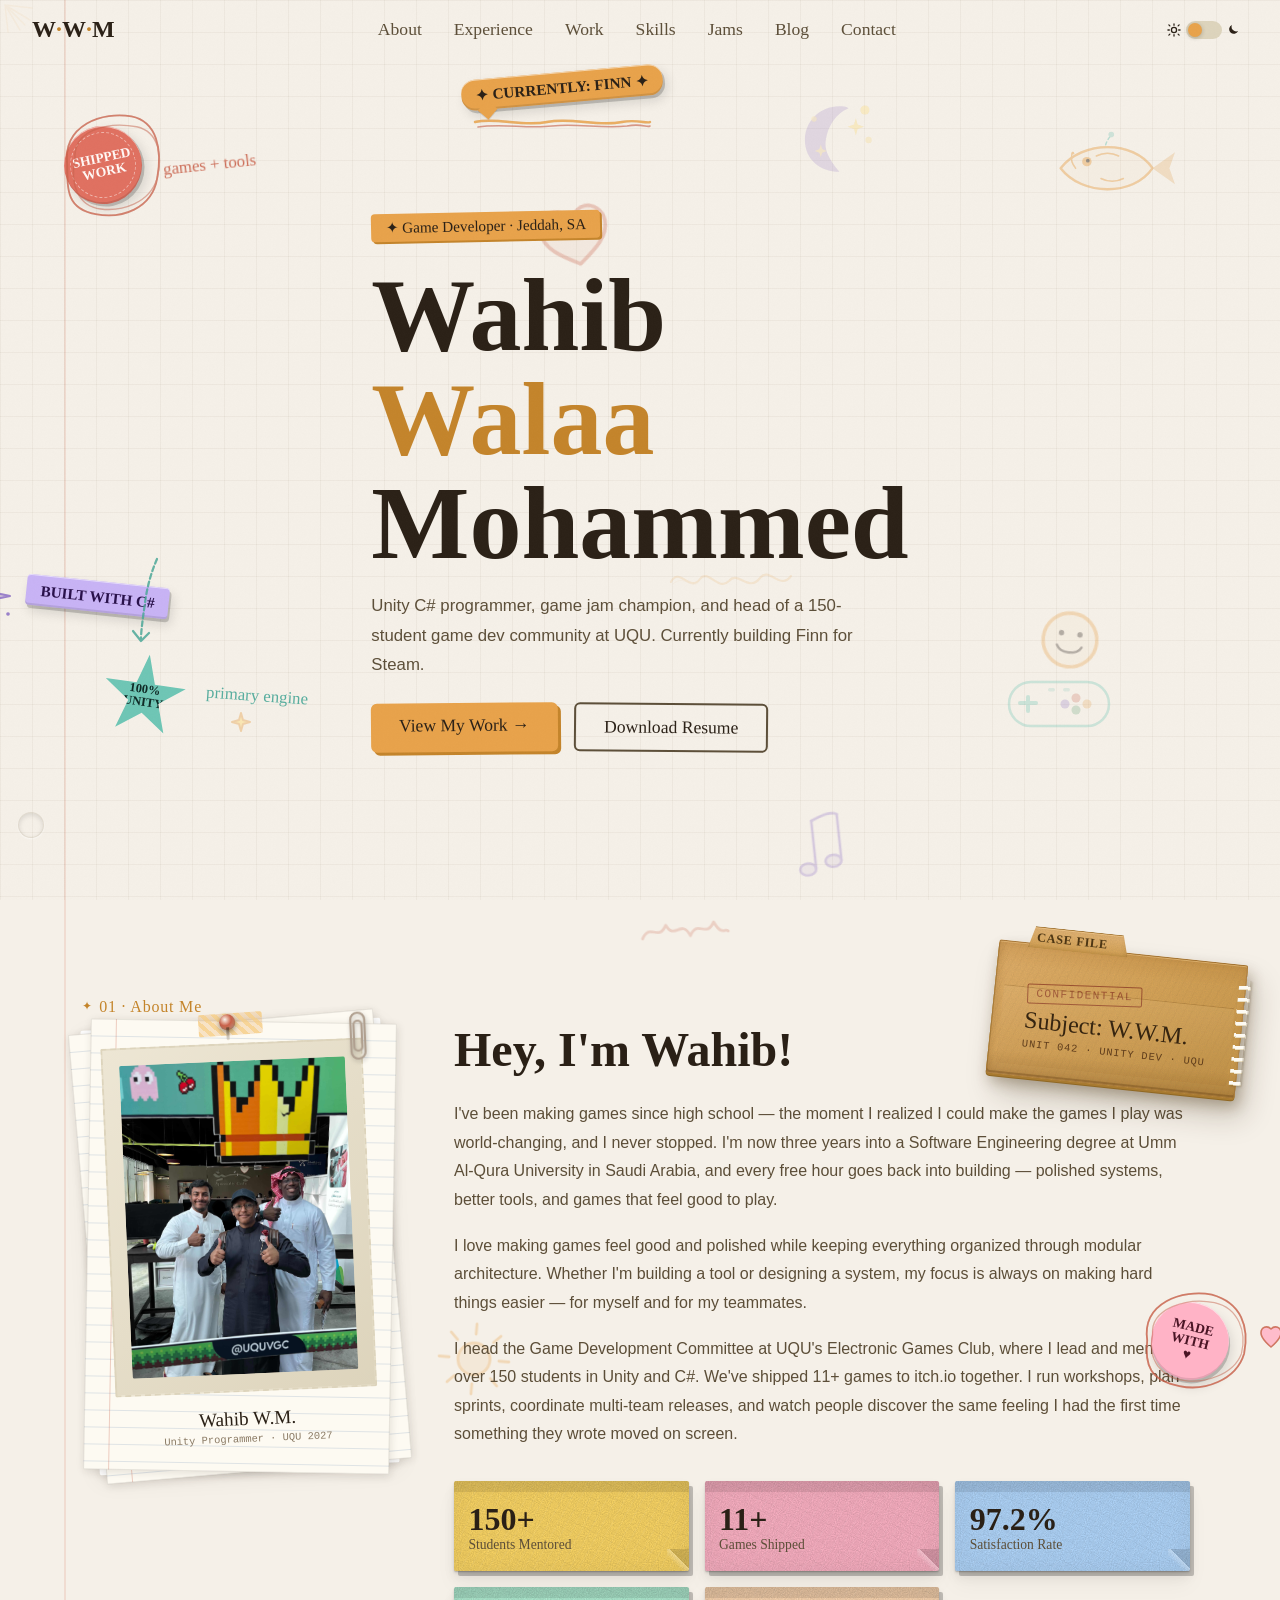
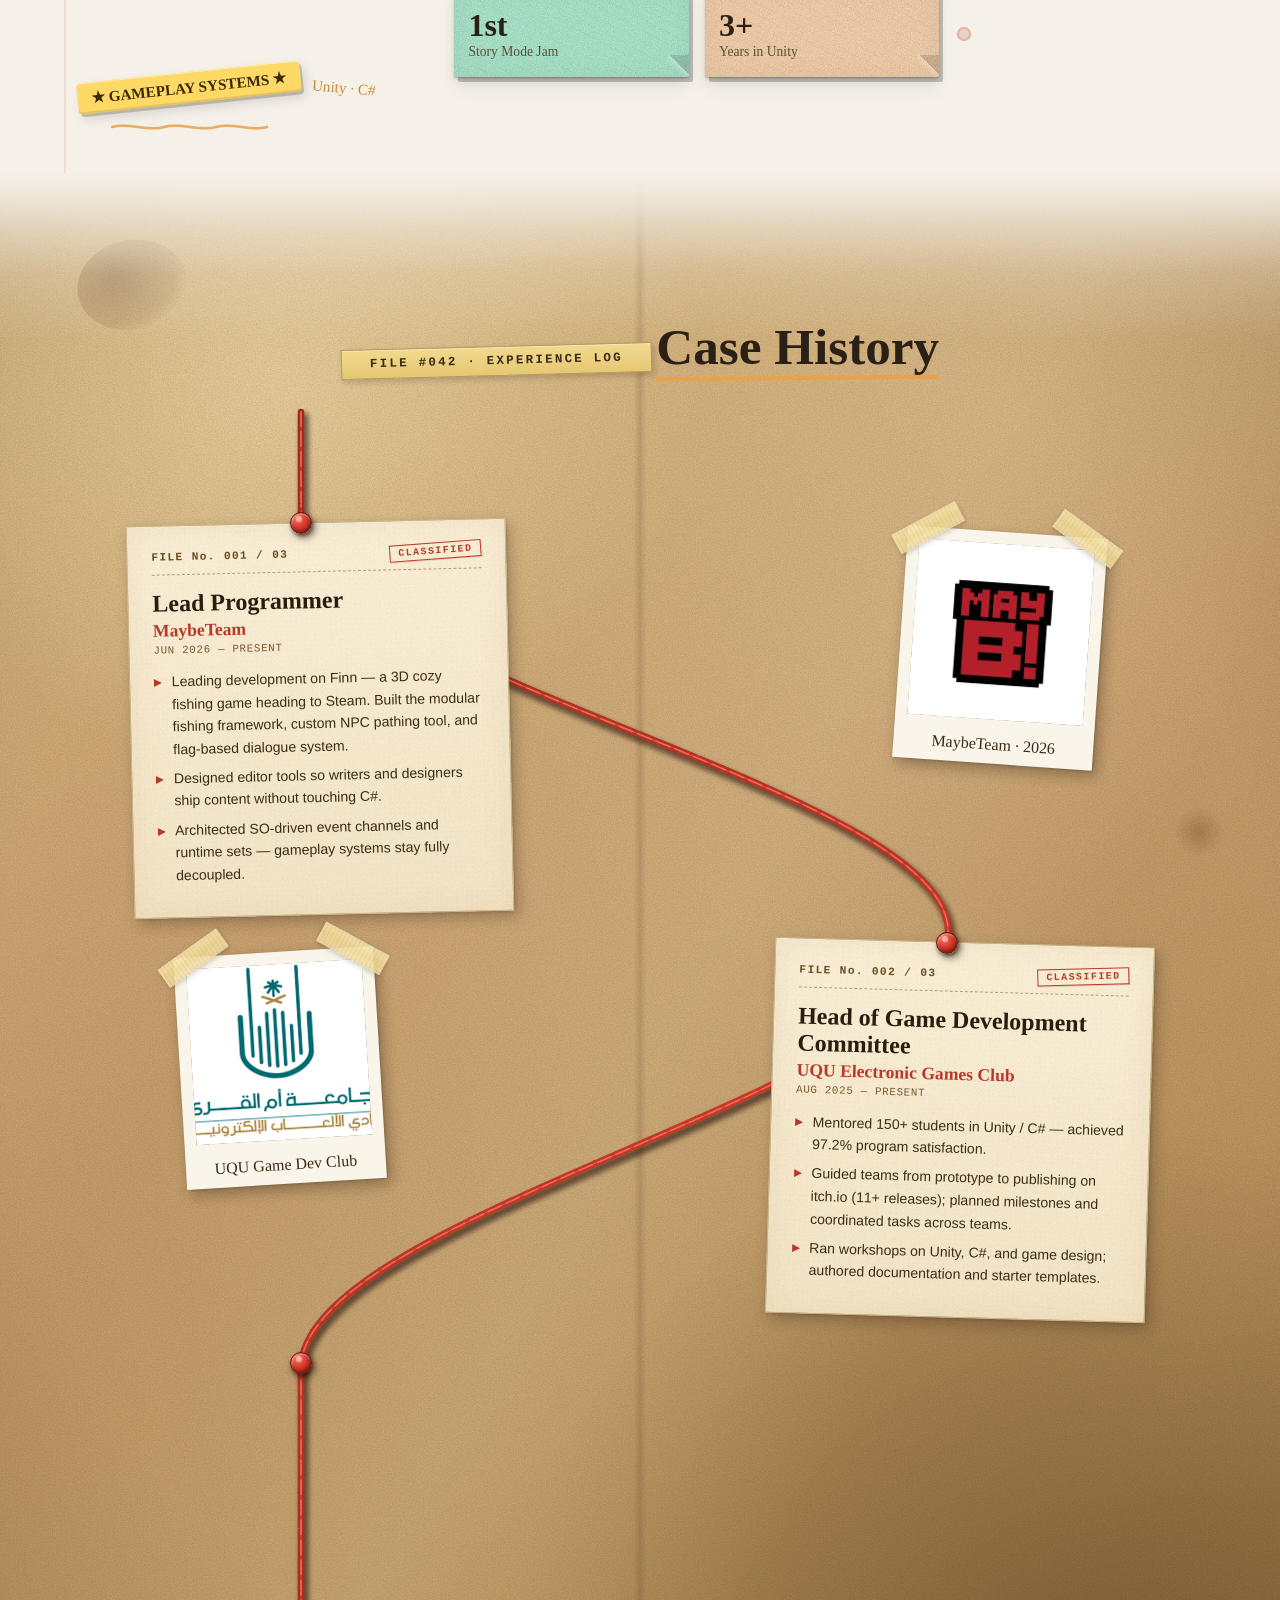
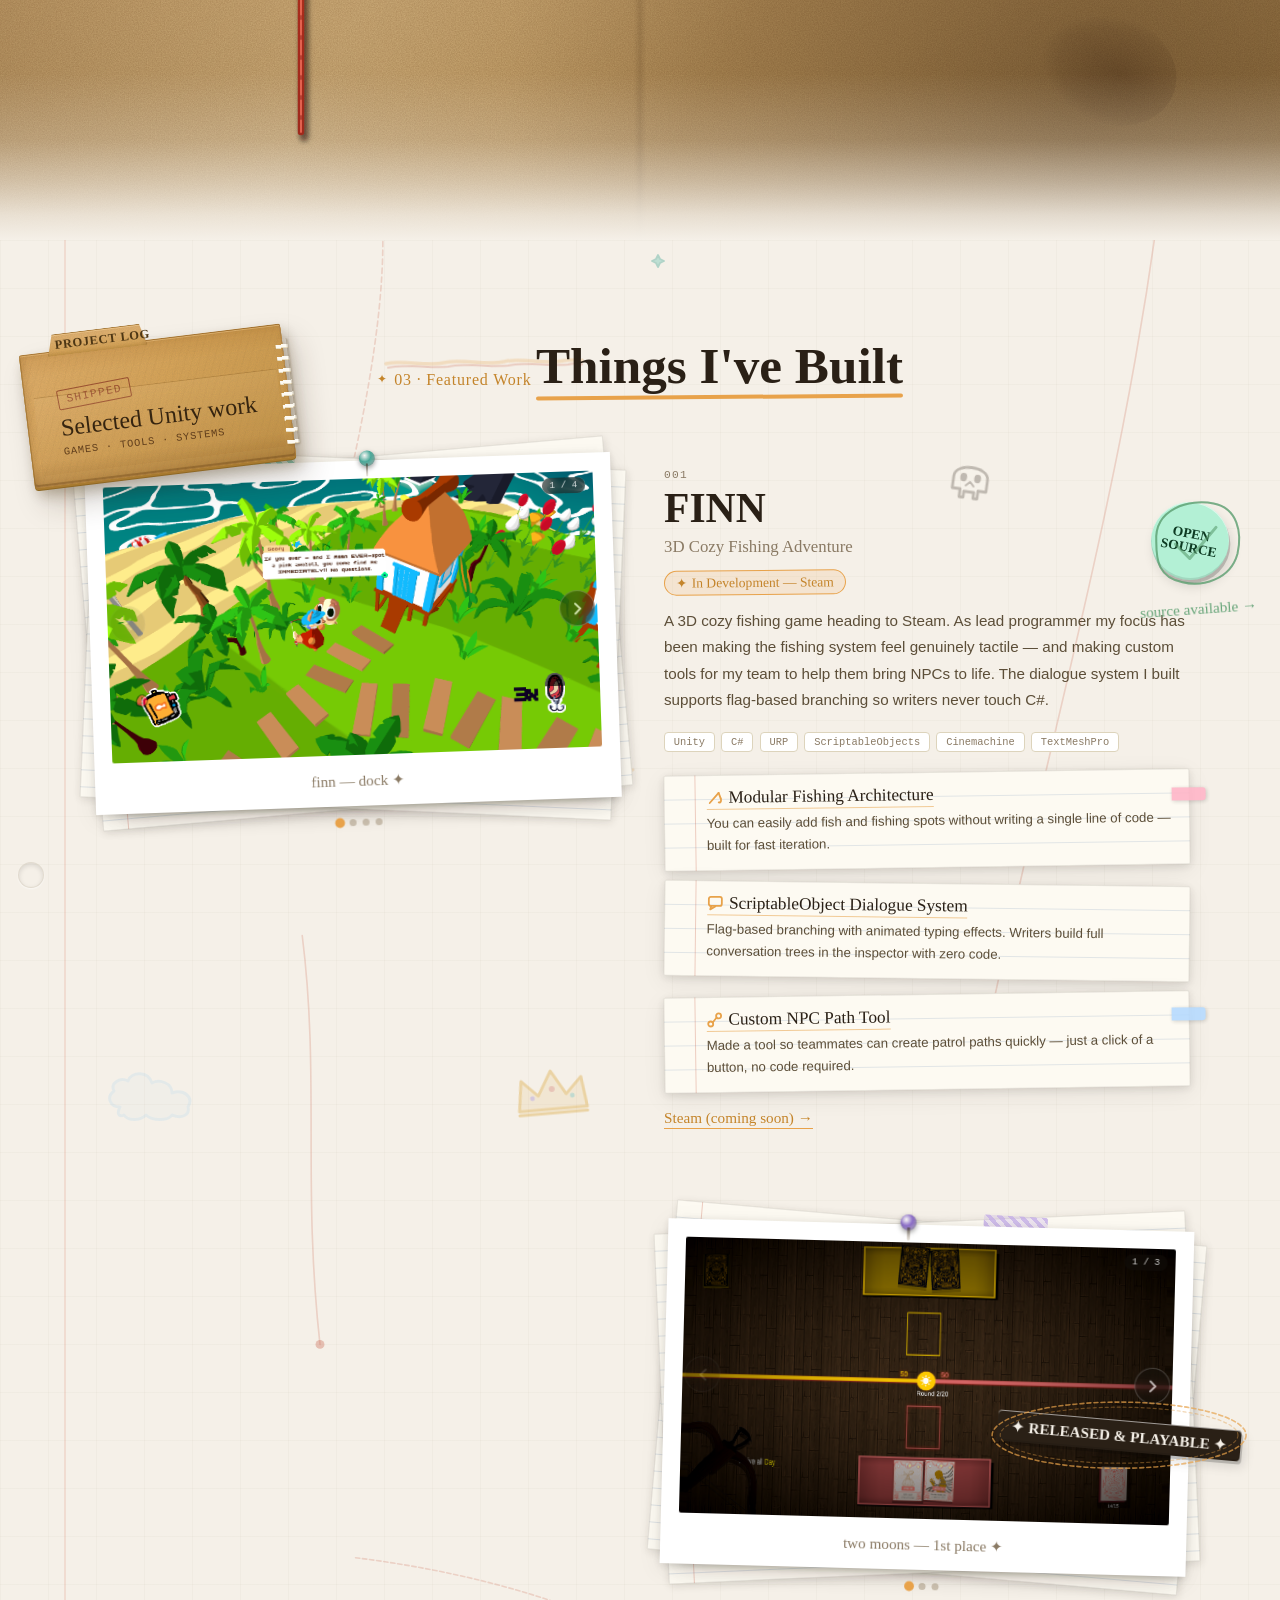
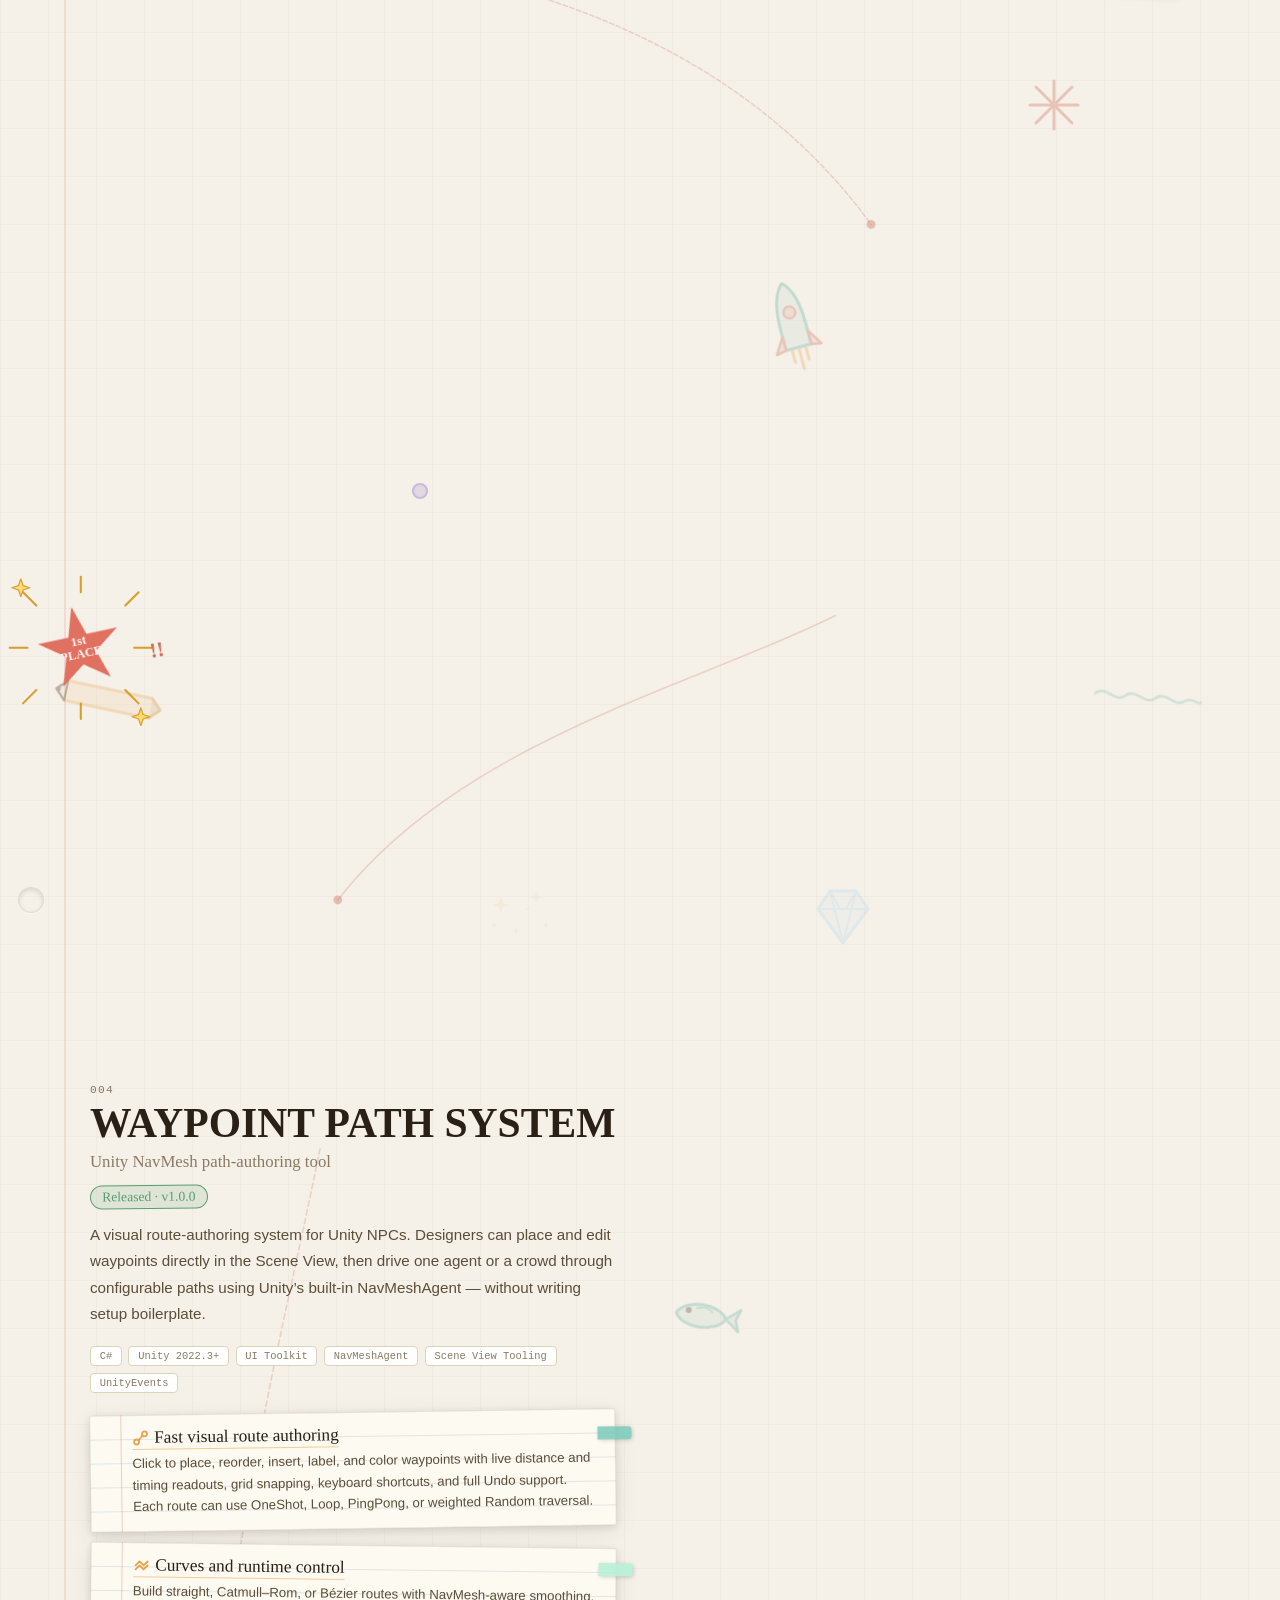
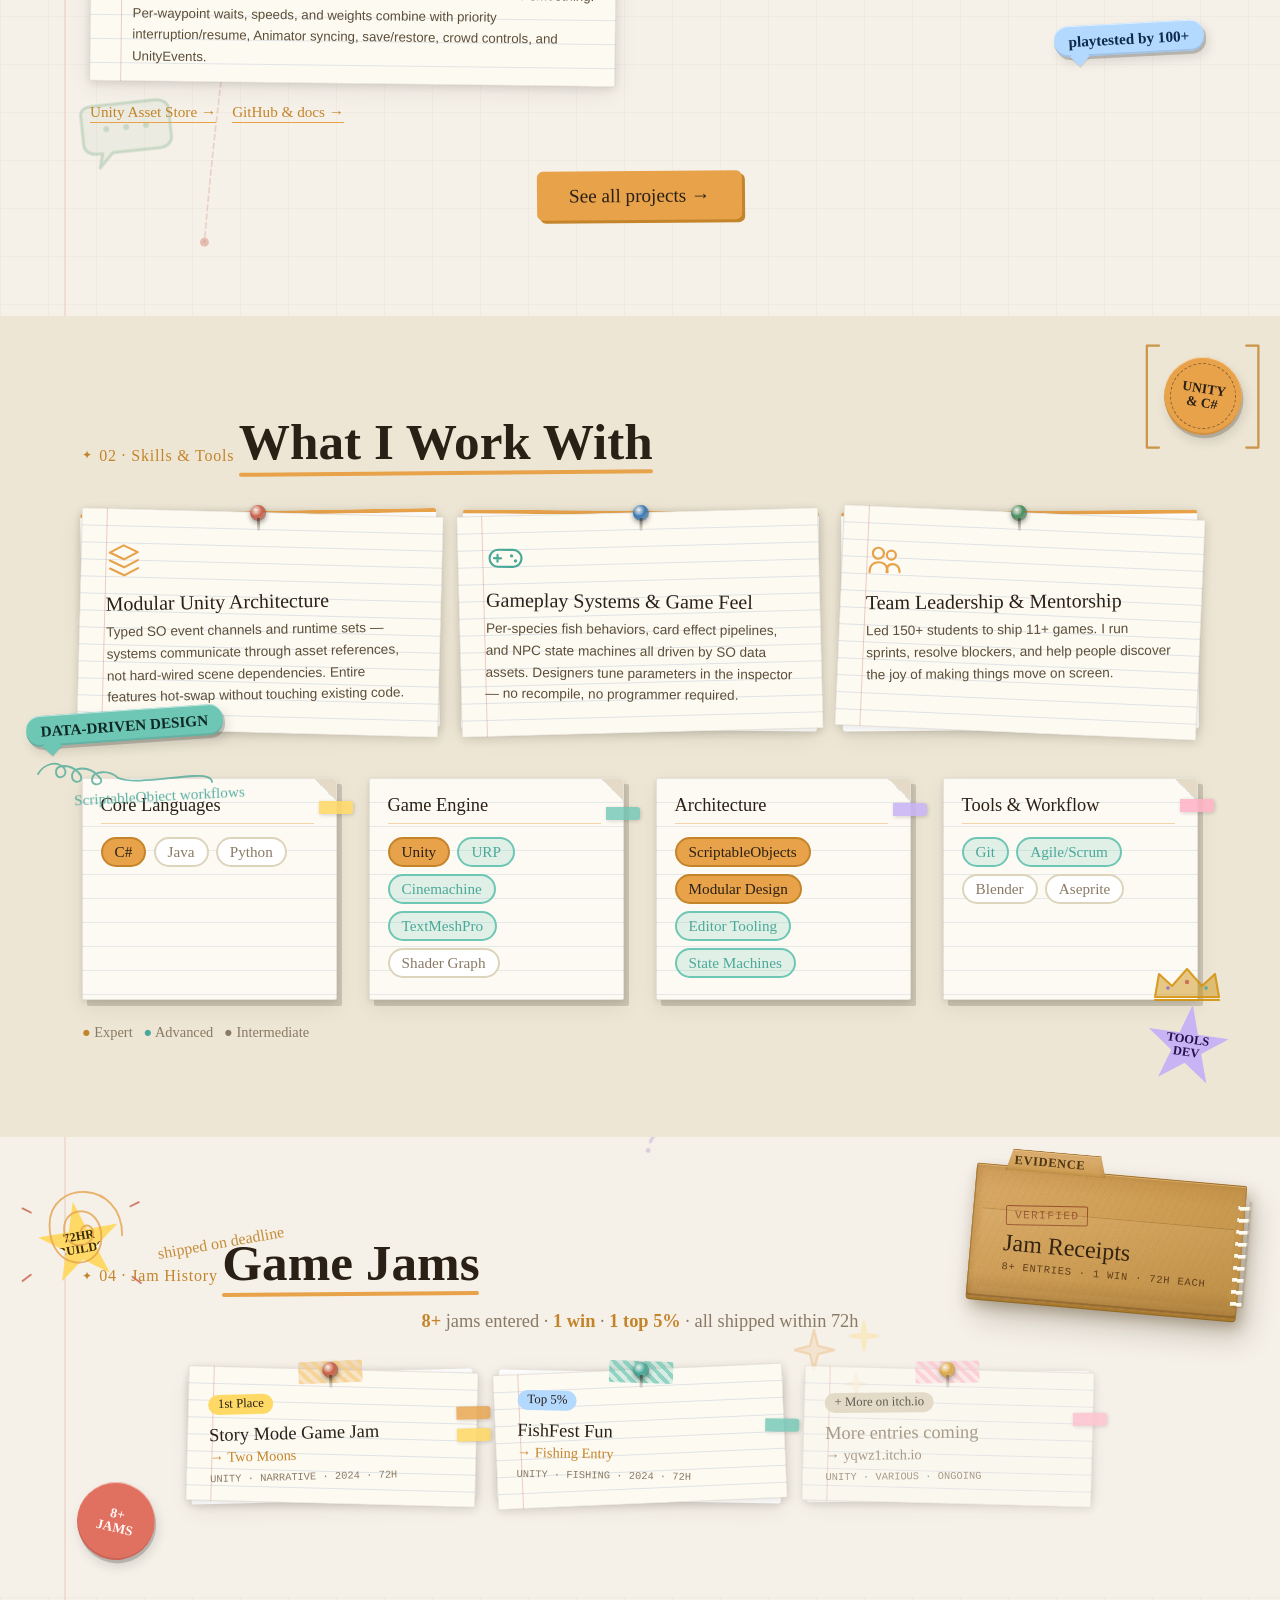
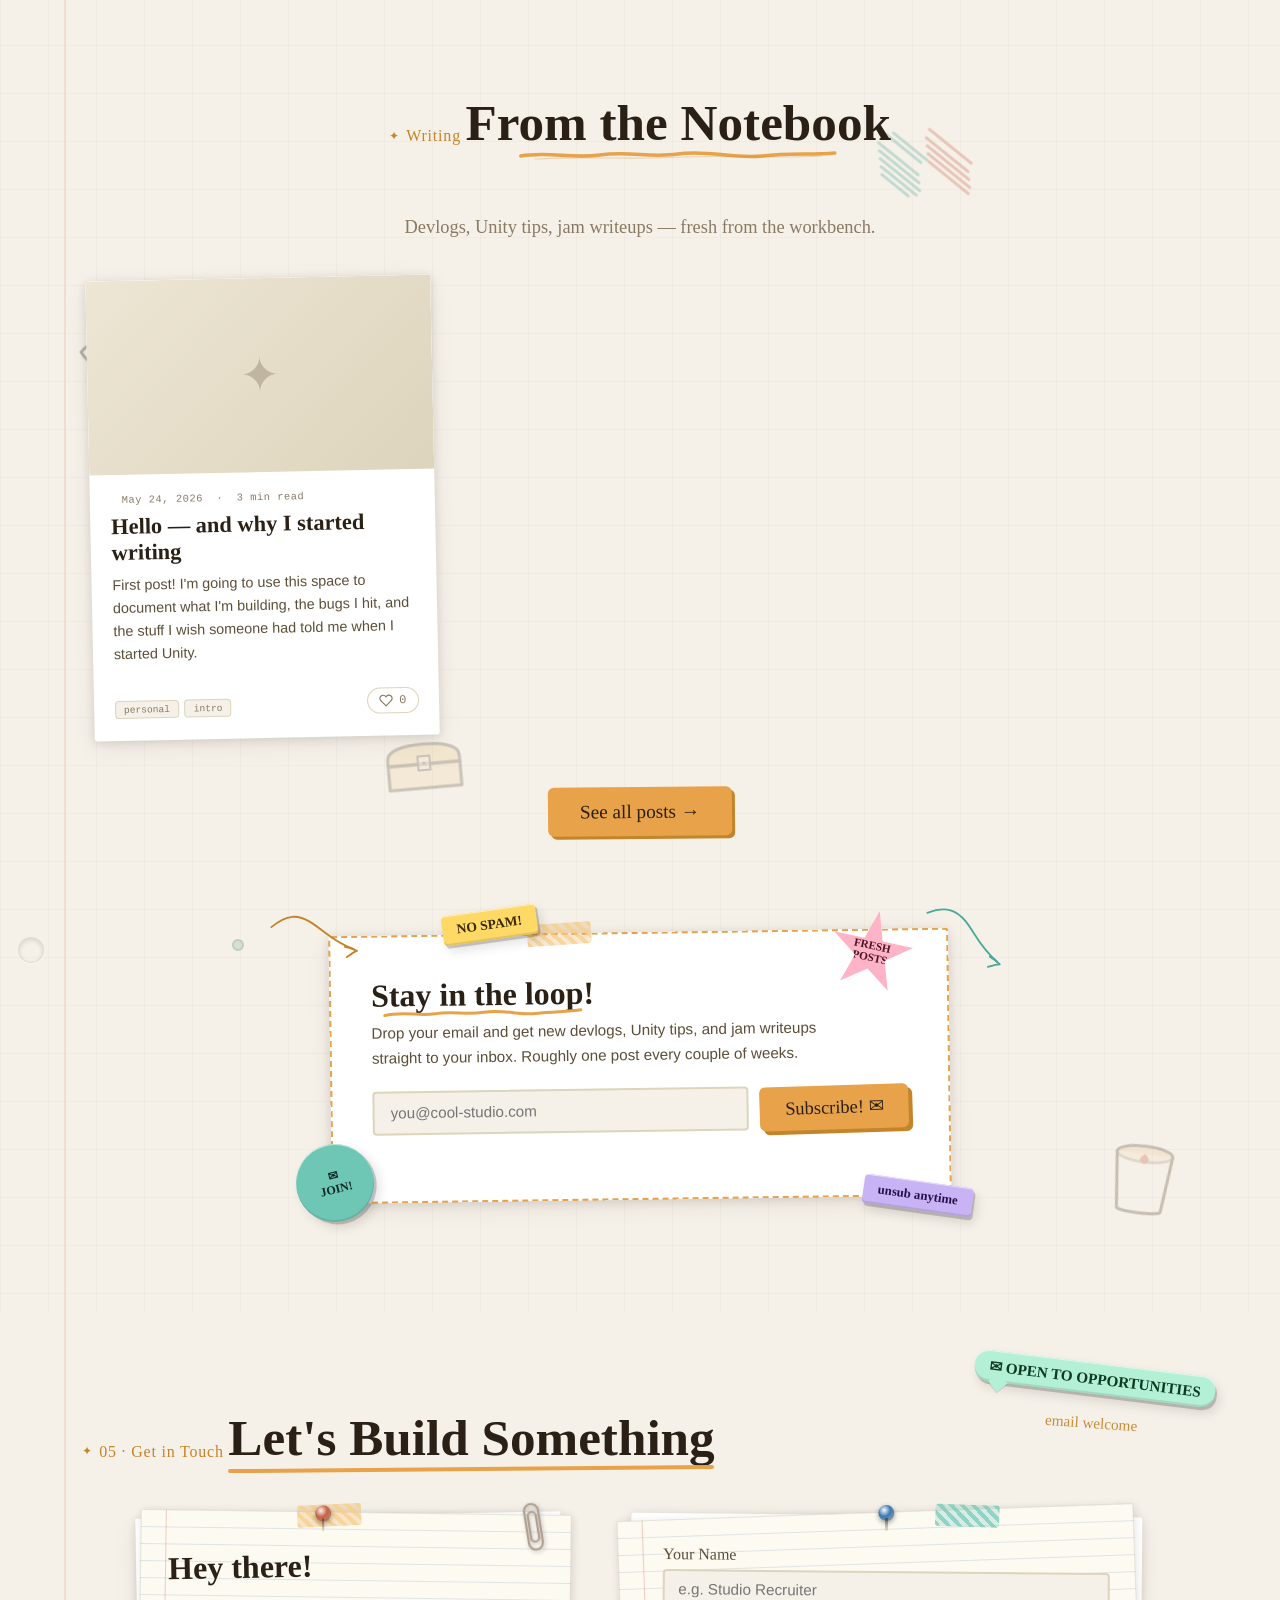
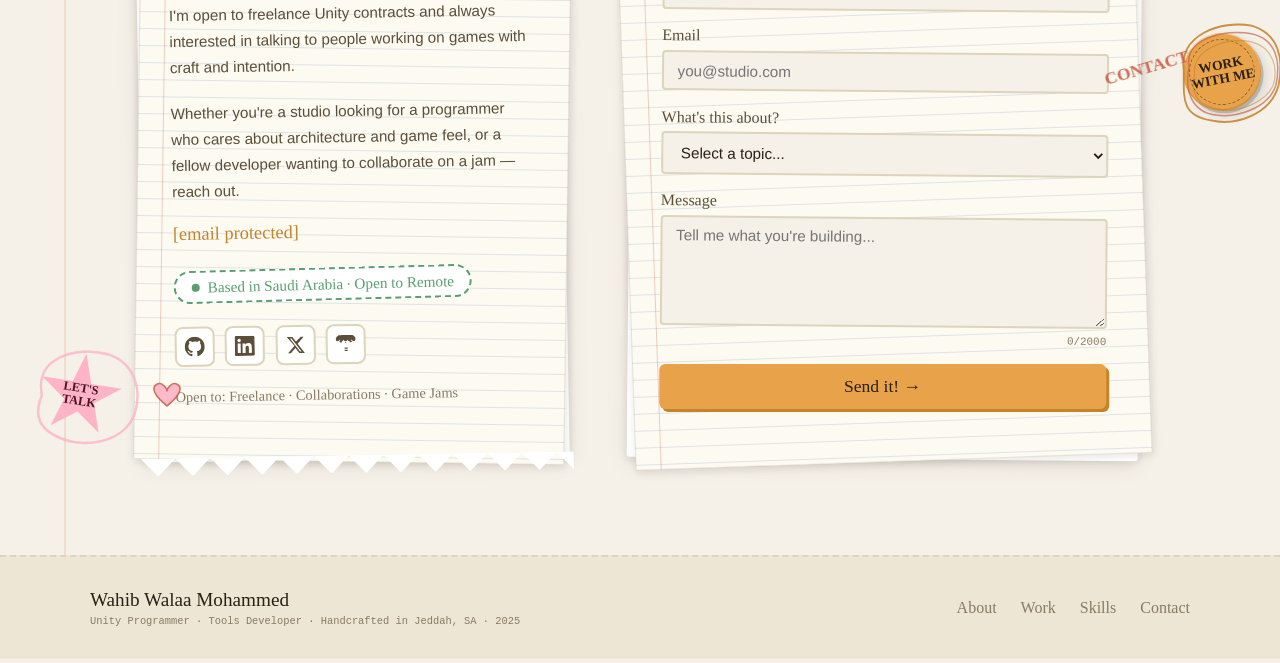
==== commit 918172ee: "Refine hand-drawn doodles and scribbles" ====
--- a/index.html
+++ b/index.html
@@ -116,7 +116,7 @@
             transition: color var(--transition);
         }
         .nav-logo span { color: var(--amber-dark); }
-        .nav-logo:hover { animation: squiggly-anim 0.38s linear infinite; }
+        .nav-logo:hover { animation: hand-drift 3.8s ease-in-out infinite; }
         .nav-links { display: flex; gap: 2rem; list-style: none; }
         .nav-link {
             font-family: var(--font-hand); font-size: 1.1rem;
@@ -280,9 +280,13 @@
 
         .hero-ctas { display: flex; gap: 1rem; flex-wrap: wrap; }
 
-        /* Hero floating doodles */
+        /* Hero floating doodles — clean pen lines with a faint, organic edge */
         .hero-doodles { position: absolute; inset: 0; pointer-events: none; overflow: hidden; }
-        .doodle { position: absolute; opacity: 0.45; }
+        .doodle {
+            position: absolute;
+            opacity: 0.45;
+            filter: url('#pen-ink-soft') drop-shadow(0 0.35px 0 rgba(42,32,22,0.10));
+        }
 
         @keyframes floatA { 0%,100%{transform:translateY(0) rotate(0deg)} 40%{transform:translateY(-12px) rotate(2.5deg)} 70%{transform:translateY(-6px) rotate(-1.5deg)} }
         @keyframes floatB { 0%,100%{transform:translateY(0) rotate(0deg)} 35%{transform:translateY(-8px) rotate(-2deg)} 65%{transform:translateY(-14px) rotate(1.5deg)} }
@@ -1277,7 +1281,7 @@
             position: absolute;
             pointer-events: none;
             opacity: var(--fg-op, 0.85);
-            filter: drop-shadow(0 1px 0 rgba(0,0,0,0.06));
+            filter: url('#pen-ink-soft') drop-shadow(0 0.45px 0 rgba(42,32,22,0.08));
             will-change: transform, top, left;
         }
         /* Hand-written note attached to a doodle */
@@ -1573,26 +1577,22 @@
         /* ============================================================
            SQUIGGLY TEXT & OUTLINE EFFECT
         ============================================================ */
-        @keyframes squiggly-anim {
-            0%   { filter: url('#squiggly-0'); }
-            25%  { filter: url('#squiggly-1'); }
-            50%  { filter: url('#squiggly-2'); }
-            75%  { filter: url('#squiggly-3'); }
-            100% { filter: url('#squiggly-4'); }
-        }
-        /* Fast wobble — for small elements / accents */
+        @keyframes hand-drift {
+            0%, 100% { transform: translate3d(0, 0, 0) rotate(0deg); }
+            45%      { transform: translate3d(0, -0.6px, 0) rotate(-0.12deg); }
+            72%      { transform: translate3d(0.25px, -0.2px, 0) rotate(0.08deg); }
+        }
+        /* Handwritten type stays crisp; motion is a slow physical drift, not distortion. */
         .squiggly {
             display: inline-block;
-            animation: squiggly-anim 0.38s linear infinite;
-        }
-        /* Slow wobble — for large headings (stays readable) */
+            animation: hand-drift 3.8s ease-in-out infinite;
+        }
         .squiggly-slow {
             display: inline-block;
-            animation: squiggly-anim 0.85s linear infinite;
-        }
-        /* Squiggly SVG doodle paths get this via class */
+            animation: hand-drift 6.5s ease-in-out infinite;
+        }
         .squiggly-svg {
-            animation: squiggly-anim 1.2s linear infinite;
+            animation: hand-drift 7s ease-in-out infinite;
         }
 
         /* ============================================================
@@ -1684,17 +1684,28 @@
         }
 
         /* ============================================================
-           CRAYON DOODLES — waxy, textured, hand-drawn scribbles
+           PEN DOODLES — smooth strokes with subtle ink irregularity
         ============================================================ */
         .crayon {
             position: absolute;
             pointer-events: none;
             opacity: var(--crayon-op, 0.50);
             transform: rotate(var(--crayon-rot, 0deg));
-        }
-        /* crayon-soft / crayon-rough are alias classes — kept for markup compatibility */
-        .crayon-soft  { }
-        .crayon-rough { }
+            filter: url('#pen-ink');
+        }
+        /* Legacy class names remain in the markup, but now select pen subtleties. */
+        .crayon-soft  { filter: url('#pen-ink-soft'); }
+        .crayon-rough { filter: url('#pen-ink-rough'); }
+        .crayon :is(path, line, polyline, polygon, circle, ellipse, rect),
+        .fg-doodle :is(path, line, polyline, polygon, circle, ellipse, rect),
+        .hero-doodles .doodle :is(path, line, polyline, polygon, circle, ellipse, rect),
+        .section-squiggle path,
+        .sub-arrow path,
+        .sub-title-scribble path {
+            stroke-linecap: round;
+            stroke-linejoin: round;
+            shape-rendering: geometricPrecision;
+        }
         html[data-theme="dark"] .crayon {
             opacity: calc(var(--crayon-op, 0.50) * 0.85);
         }
@@ -2843,43 +2854,23 @@
 <body>
 
 <!-- ============================================================
-     SVG SQUIGGLY FILTERS (hidden — referenced by CSS animation)
+     SVG PEN FILTERS (hidden — shared by the hand-drawn artwork)
 ============================================================ -->
 <svg xmlns="http://www.w3.org/2000/svg" width="0" height="0" style="position:absolute;overflow:hidden;" aria-hidden="true">
     <defs>
-        <filter id="squiggly-0" x="-5%" y="-5%" width="110%" height="110%">
-            <feTurbulence type="turbulence" baseFrequency="0.018" numOctaves="3" result="noise" seed="0"/>
-            <feDisplacementMap in="SourceGraphic" in2="noise" scale="7" xChannelSelector="R" yChannelSelector="G"/>
+        <!-- Pen filters: tiny directional displacement keeps curves smooth while
+             breaking the perfect vector edge. Three strengths prevent repetition. -->
+        <filter id="pen-ink" x="-8%" y="-8%" width="116%" height="116%" color-interpolation-filters="sRGB">
+            <feTurbulence type="fractalNoise" baseFrequency="0.018 0.11" numOctaves="2" seed="17" result="inkNoise"/>
+            <feDisplacementMap in="SourceGraphic" in2="inkNoise" scale="0.65" xChannelSelector="R" yChannelSelector="G"/>
         </filter>
-        <filter id="squiggly-1" x="-5%" y="-5%" width="110%" height="110%">
-            <feTurbulence type="turbulence" baseFrequency="0.020" numOctaves="3" result="noise" seed="1"/>
-            <feDisplacementMap in="SourceGraphic" in2="noise" scale="9" xChannelSelector="R" yChannelSelector="G"/>
+        <filter id="pen-ink-soft" x="-8%" y="-8%" width="116%" height="116%" color-interpolation-filters="sRGB">
+            <feTurbulence type="fractalNoise" baseFrequency="0.014 0.09" numOctaves="2" seed="29" result="inkNoise"/>
+            <feDisplacementMap in="SourceGraphic" in2="inkNoise" scale="0.38" xChannelSelector="R" yChannelSelector="G"/>
         </filter>
-        <filter id="squiggly-2" x="-5%" y="-5%" width="110%" height="110%">
-            <feTurbulence type="turbulence" baseFrequency="0.018" numOctaves="3" result="noise" seed="2"/>
-            <feDisplacementMap in="SourceGraphic" in2="noise" scale="7" xChannelSelector="R" yChannelSelector="G"/>
-        </filter>
-        <filter id="squiggly-3" x="-5%" y="-5%" width="110%" height="110%">
-            <feTurbulence type="turbulence" baseFrequency="0.022" numOctaves="3" result="noise" seed="3"/>
-            <feDisplacementMap in="SourceGraphic" in2="noise" scale="9" xChannelSelector="R" yChannelSelector="G"/>
-        </filter>
-        <filter id="squiggly-4" x="-5%" y="-5%" width="110%" height="110%">
-            <feTurbulence type="turbulence" baseFrequency="0.018" numOctaves="3" result="noise" seed="4"/>
-            <feDisplacementMap in="SourceGraphic" in2="noise" scale="7" xChannelSelector="R" yChannelSelector="G"/>
-        </filter>
-
-        <!-- Crayon filter: turbulence + light displacement = rough waxy stroke -->
-        <filter id="crayon" x="-10%" y="-10%" width="120%" height="120%">
-            <feTurbulence type="fractalNoise" baseFrequency="1.6" numOctaves="2" seed="5" result="noise"/>
-            <feDisplacementMap in="SourceGraphic" in2="noise" scale="1.8" xChannelSelector="R" yChannelSelector="G"/>
-        </filter>
-        <filter id="crayon-soft" x="-10%" y="-10%" width="120%" height="120%">
-            <feTurbulence type="fractalNoise" baseFrequency="2.4" numOctaves="2" seed="7" result="noise"/>
-            <feDisplacementMap in="SourceGraphic" in2="noise" scale="1.2" xChannelSelector="R" yChannelSelector="G"/>
-        </filter>
-        <filter id="crayon-rough" x="-10%" y="-10%" width="120%" height="120%">
-            <feTurbulence type="fractalNoise" baseFrequency="0.9" numOctaves="3" seed="11" result="noise"/>
-            <feDisplacementMap in="SourceGraphic" in2="noise" scale="3" xChannelSelector="R" yChannelSelector="G"/>
+        <filter id="pen-ink-rough" x="-8%" y="-8%" width="116%" height="116%" color-interpolation-filters="sRGB">
+            <feTurbulence type="fractalNoise" baseFrequency="0.022 0.14" numOctaves="2" seed="43" result="inkNoise"/>
+            <feDisplacementMap in="SourceGraphic" in2="inkNoise" scale="0.9" xChannelSelector="R" yChannelSelector="G"/>
         </filter>
     </defs>
 </svg>
@@ -3416,9 +3407,10 @@
             <rect x="59" y="22" width="7" height="3.5" rx="1.75" fill="#6ec6b5" opacity="0.55"/>
         </svg>
 
-        <!-- Squiggle doodle (squiggly-svg class makes it wobbly) -->
+        <!-- Loose one-pass pen test — intentionally uneven, but still smooth -->
         <svg class="doodle doodle-squig squiggly-svg" viewBox="0 0 130 44" fill="none" xmlns="http://www.w3.org/2000/svg">
-            <path d="M5 22 C15 8 25 36 35 22 C45 8 55 36 65 22 C75 8 85 36 95 22 C105 8 115 36 125 22" stroke="#e8a24a" stroke-width="2" fill="none" stroke-linecap="round"/>
+            <path d="M5 24 C13 8 24 35 34 21 C42 10 52 34 63 23 C72 12 83 35 94 20 C103 8 114 33 125 18" stroke="#e8a24a" stroke-width="2.15" fill="none"/>
+            <path d="M7 26 C18 16 24 31 32 25" stroke="#e8a24a" stroke-width="0.85" opacity="0.38" fill="none"/>
         </svg>
     </div>
 
@@ -4307,9 +4299,11 @@
             <h2 class="section-title section-title-squiggle">
                 <span class="squiggly-slow">From the Notebook</span>
                 <svg class="section-squiggle" viewBox="0 0 320 14" aria-hidden="true">
-                    <path d="M3 8 Q 40 2, 80 9 T 160 6 T 240 10 T 317 5"
+                    <path d="M3 8 C31 3 53 11 82 7 C112 3 132 10 160 6 C191 2 217 11 244 8 C272 5 294 7 317 5"
                           stroke="#e8a24a" stroke-width="3.5"
                           stroke-linecap="round" fill="none"/>
+                    <path d="M17 11 C70 8 112 12 164 9 C214 7 258 11 304 8"
+                          stroke="#c4842a" stroke-width="1.05" opacity="0.28" fill="none"/>
                 </svg>
             </h2>
         </div>
@@ -4329,15 +4323,15 @@
         <div class="subscribe-wrap">
             <!-- Scribbly arrow doodle pointing at the box -->
             <svg class="sub-arrow sub-arrow-l" viewBox="0 0 120 90" aria-hidden="true">
-                <path d="M5 20 Q 40 5, 60 25 T 110 70" stroke="#c4842a"
+                <path d="M5 22 C29 8 43 12 57 24 C72 37 82 55 108 70" stroke="#c4842a"
                       stroke-width="2.4" fill="none" stroke-linecap="round"
                       stroke-dasharray="0" />
-                <path d="M100 60 L 112 72 L 96 75 Z" fill="#c4842a"/>
+                <path d="M97 65 C103 67 108 70 112 73 M111 73 C106 74 101 77 97 79" stroke="#c4842a" stroke-width="2.4" fill="none"/>
             </svg>
             <svg class="sub-arrow sub-arrow-r" viewBox="0 0 120 90" aria-hidden="true">
-                <path d="M115 20 Q 80 5, 60 25 T 10 70" stroke="#4aa898"
+                <path d="M115 22 C91 8 77 12 63 24 C48 37 38 55 12 70" stroke="#4aa898"
                       stroke-width="2.4" fill="none" stroke-linecap="round"/>
-                <path d="M20 60 L 8 72 L 24 75 Z" fill="#4aa898"/>
+                <path d="M23 65 C17 67 12 70 8 73 M9 73 C14 74 19 77 23 79" stroke="#4aa898" stroke-width="2.4" fill="none"/>
             </svg>
 
             <!-- Floating stickers around the box -->
@@ -4356,7 +4350,7 @@
                 <h3 class="sub-title">
                     Stay in the loop!
                     <svg class="sub-title-scribble" viewBox="0 0 200 12" aria-hidden="true">
-                        <path d="M2 6 Q 25 1, 50 7 T 100 5 T 150 8 T 198 4"
+                        <path d="M2 7 C20 3 35 8 52 6 C71 3 83 8 101 5 C121 2 137 9 153 7 C170 5 185 6 198 4"
                               stroke="#e8a24a" stroke-width="3"
                               stroke-linecap="round" fill="none"/>
                     </svg>
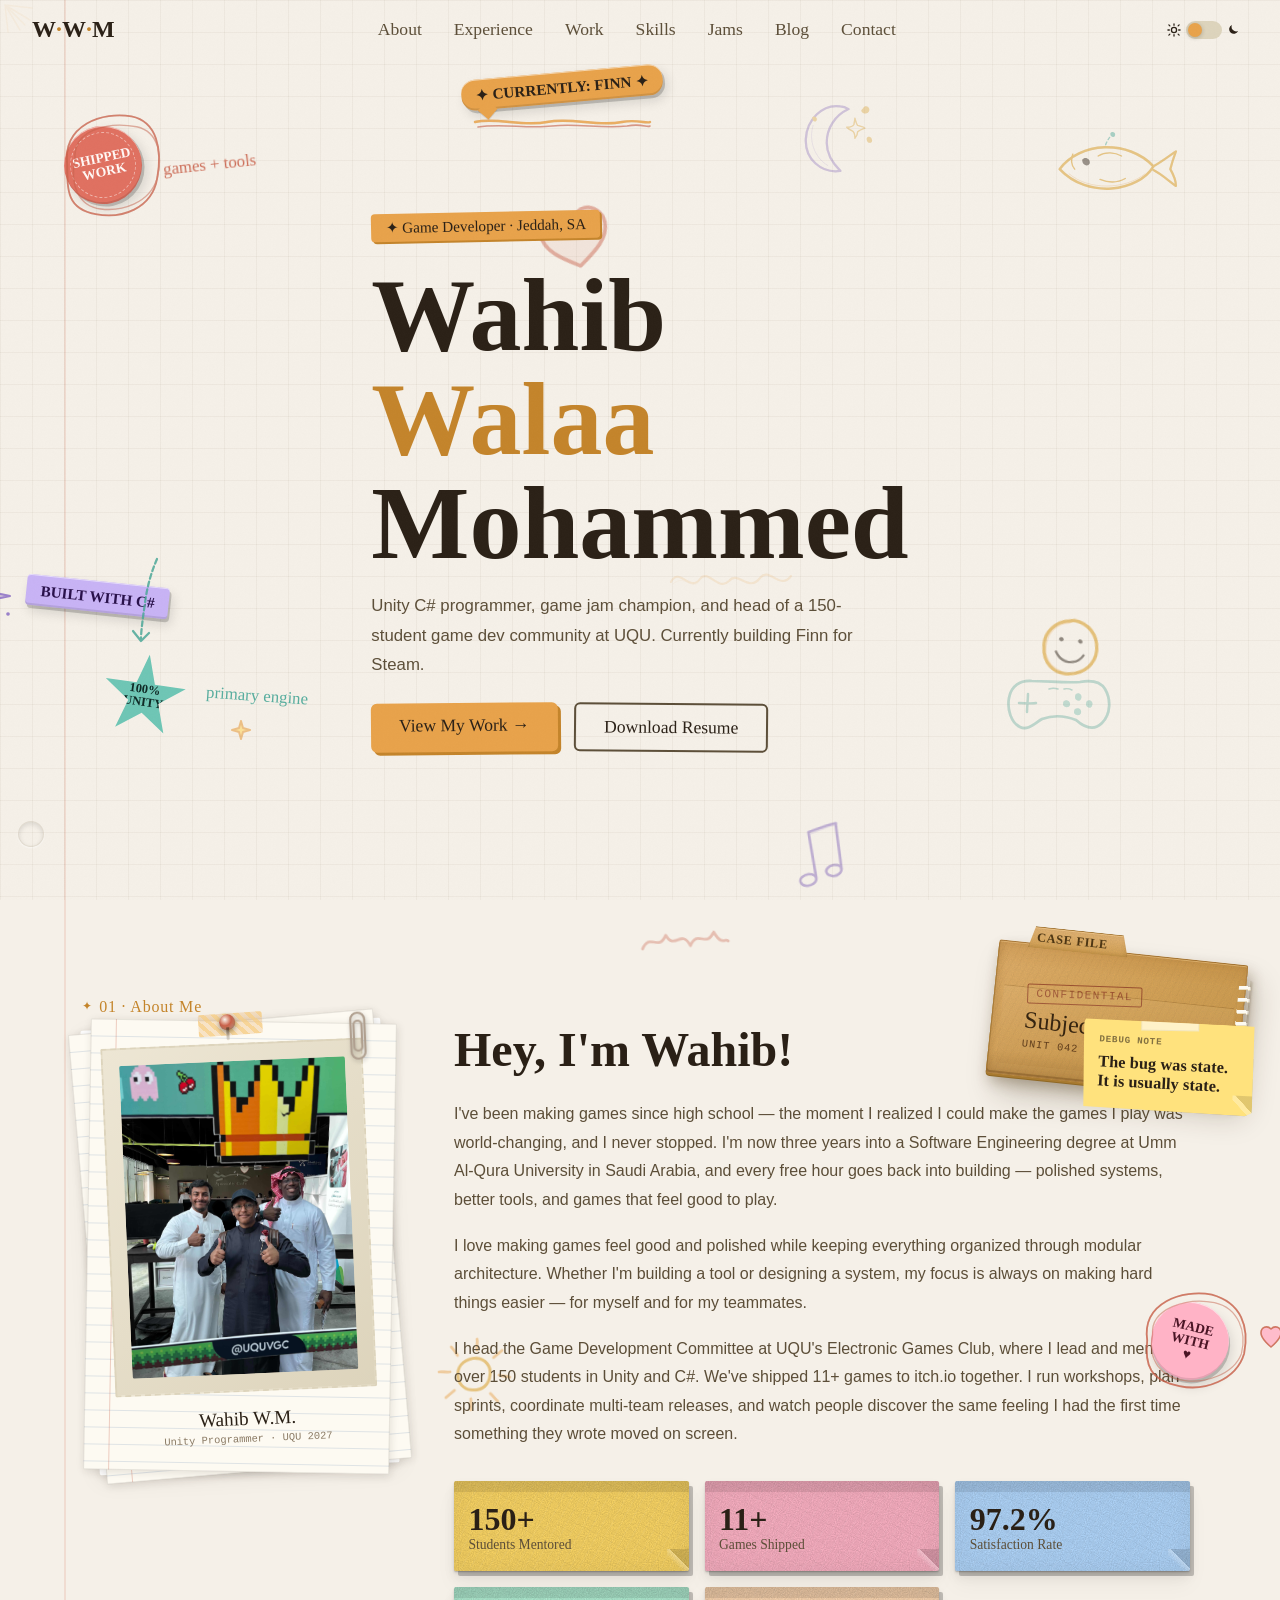
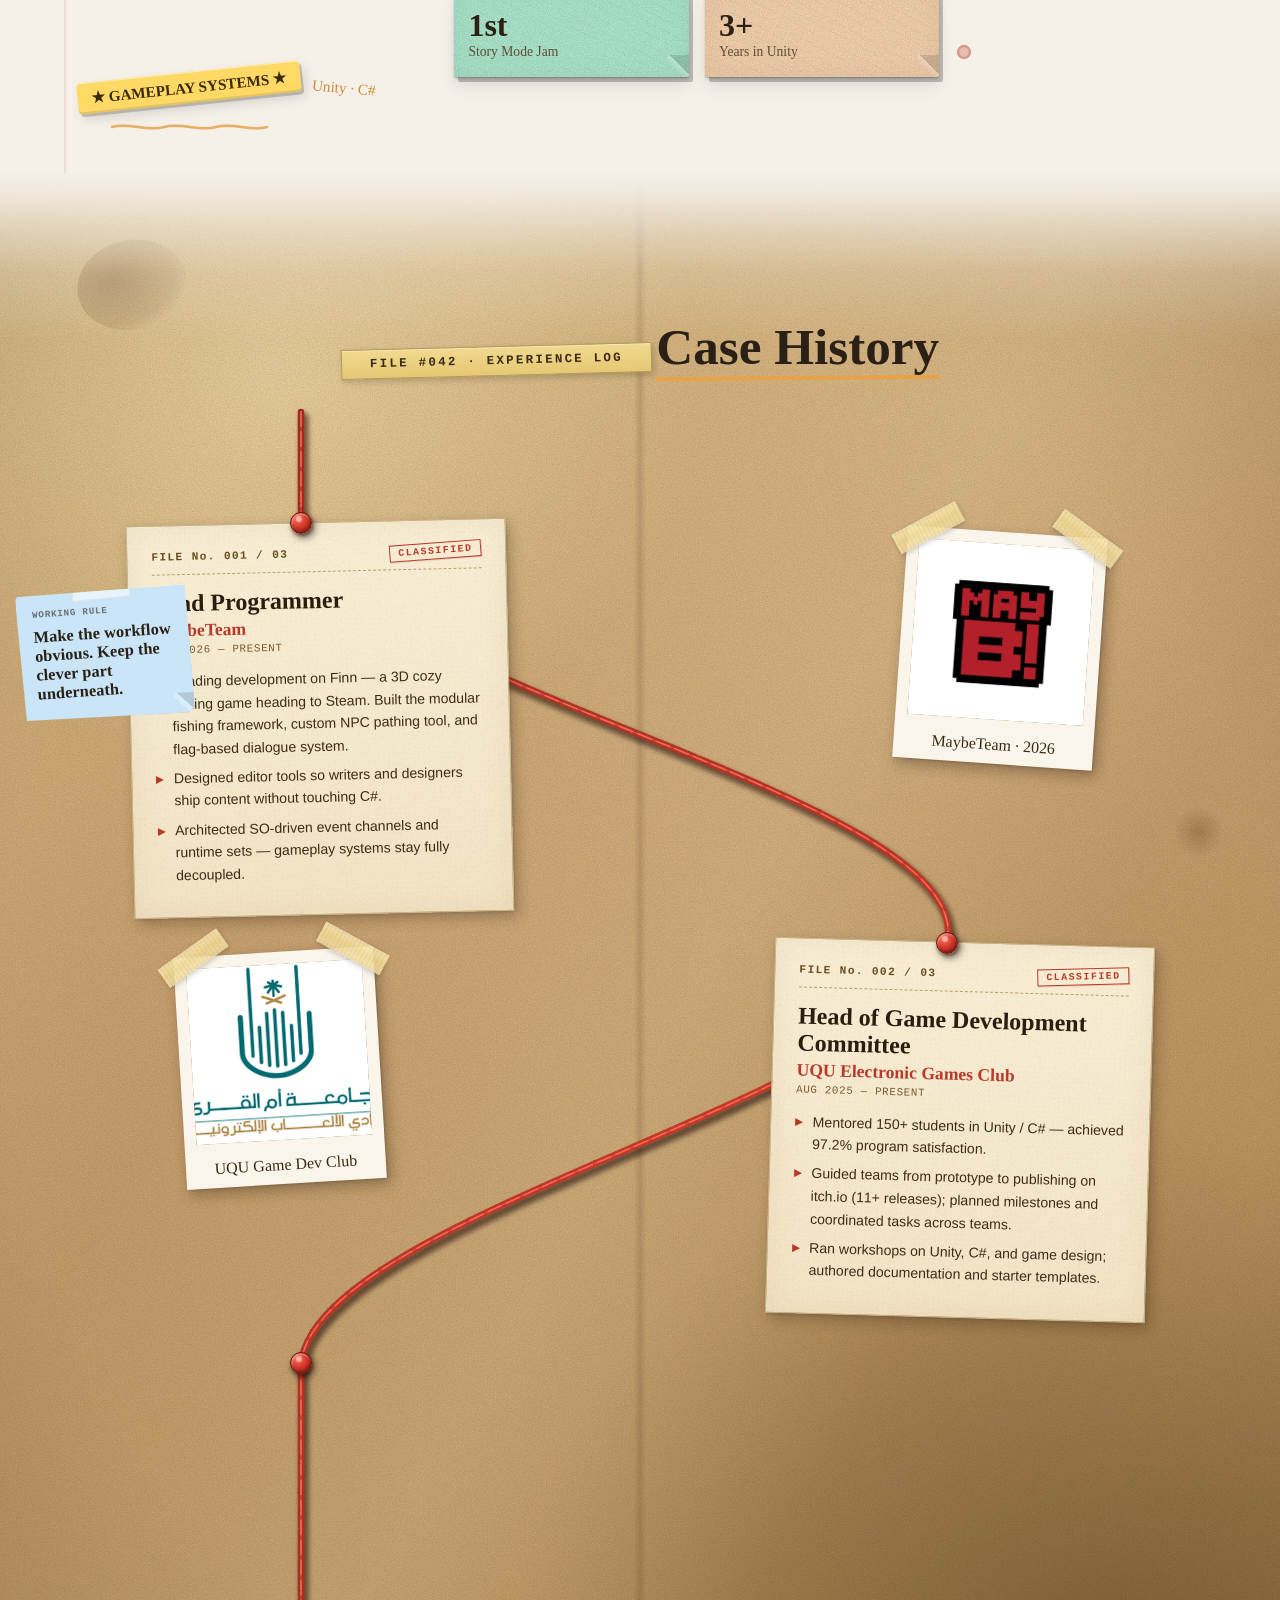
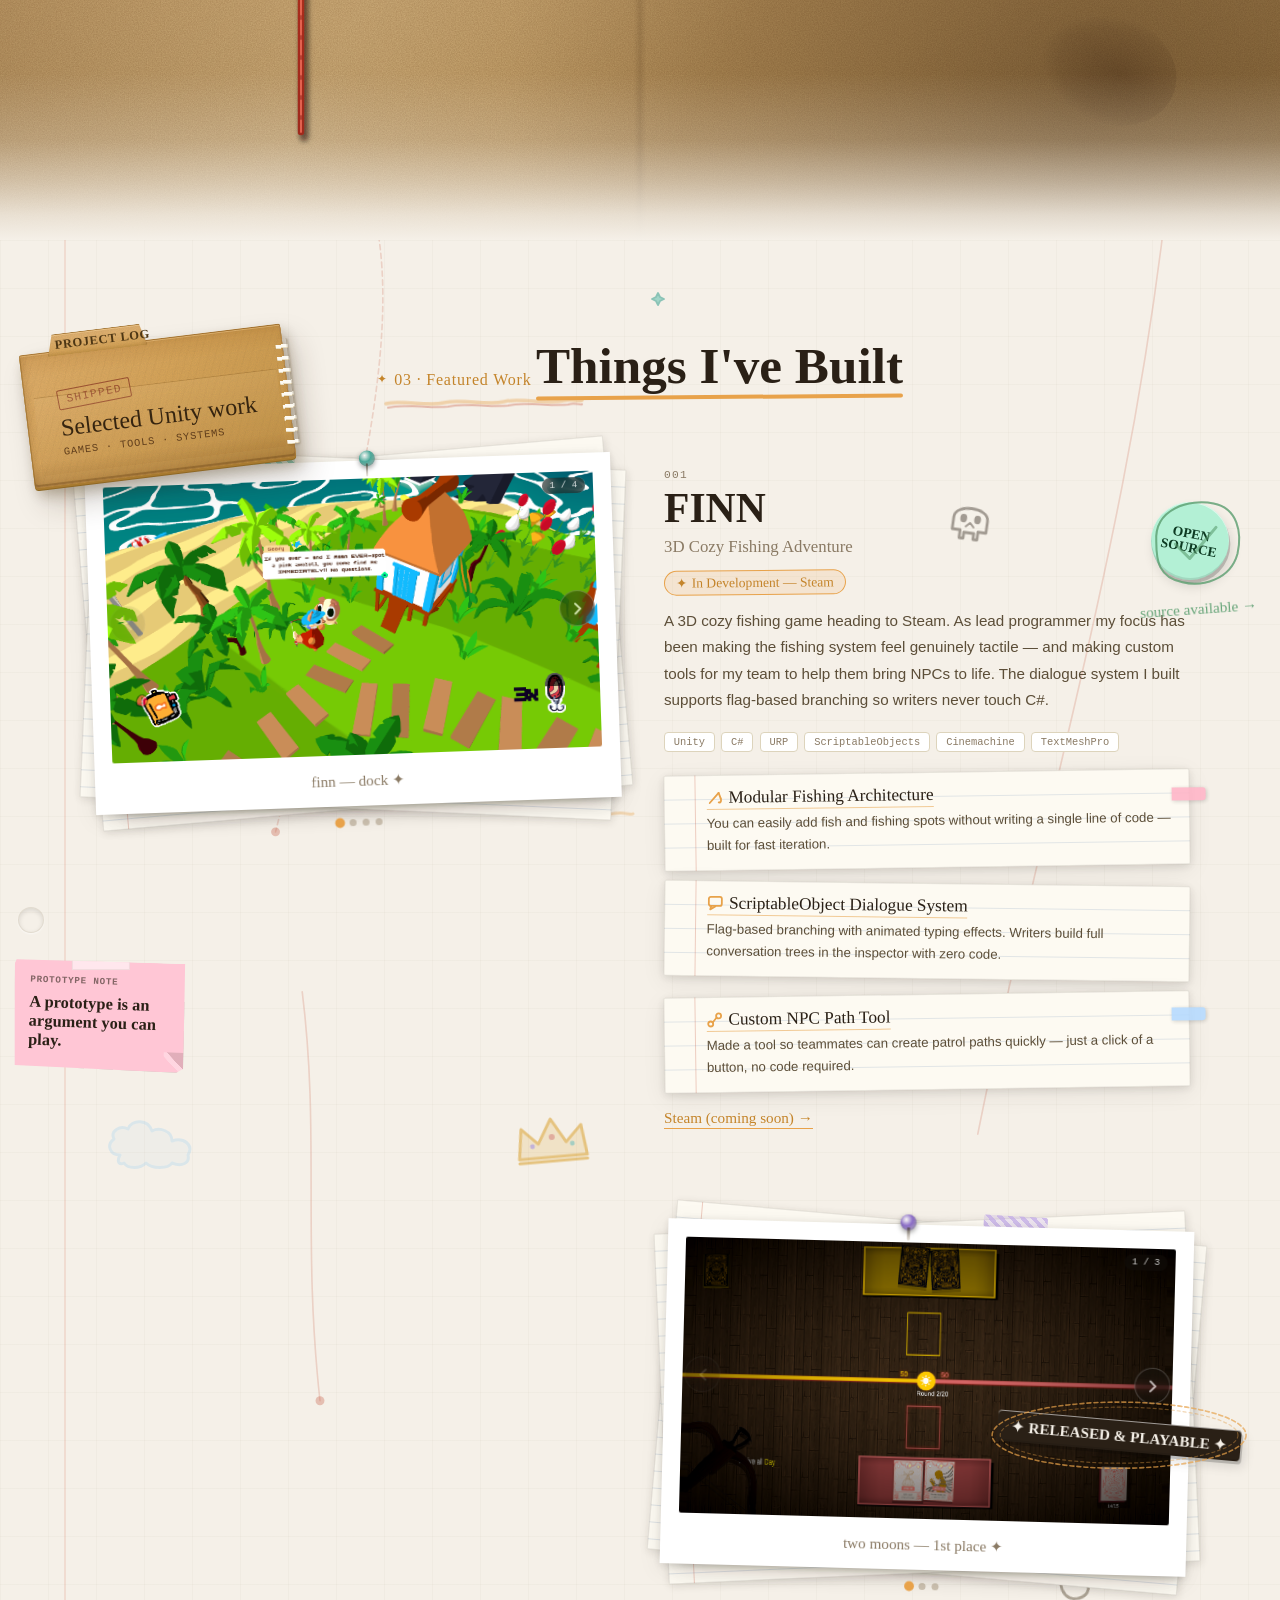
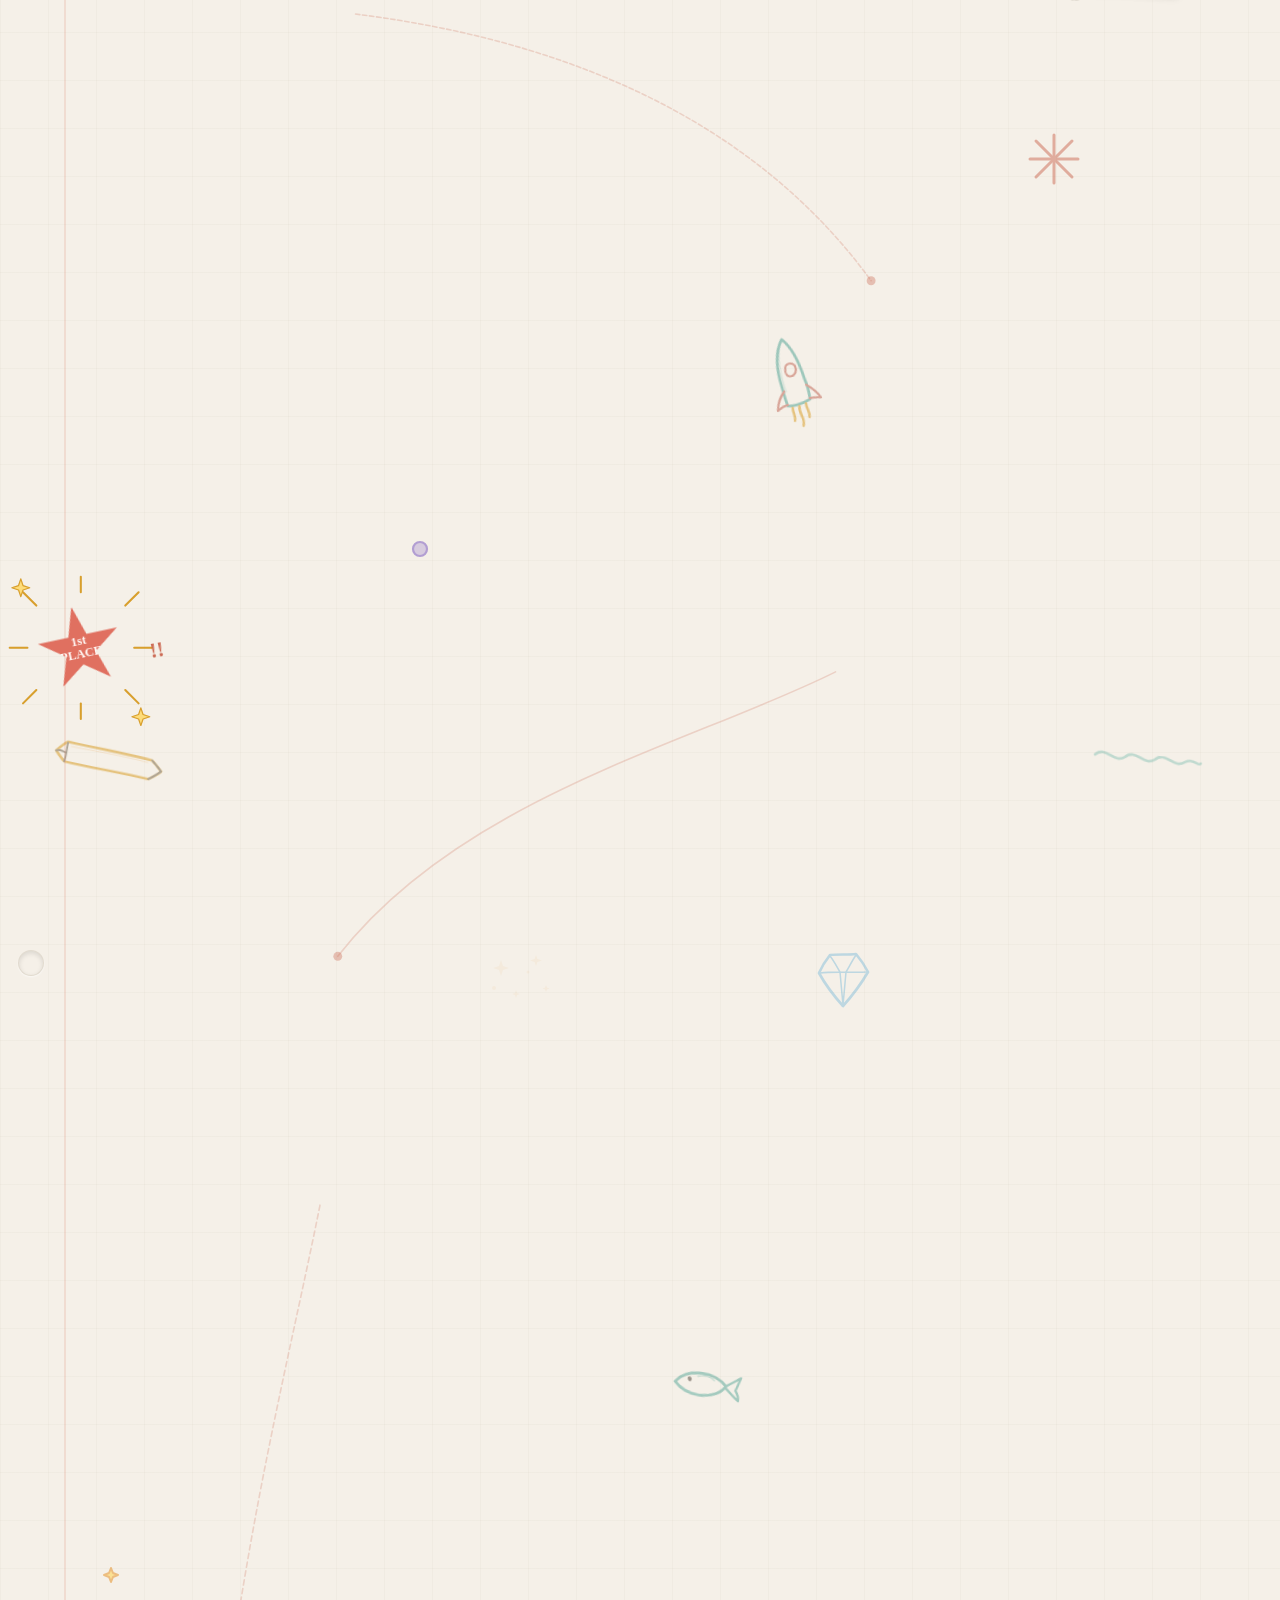
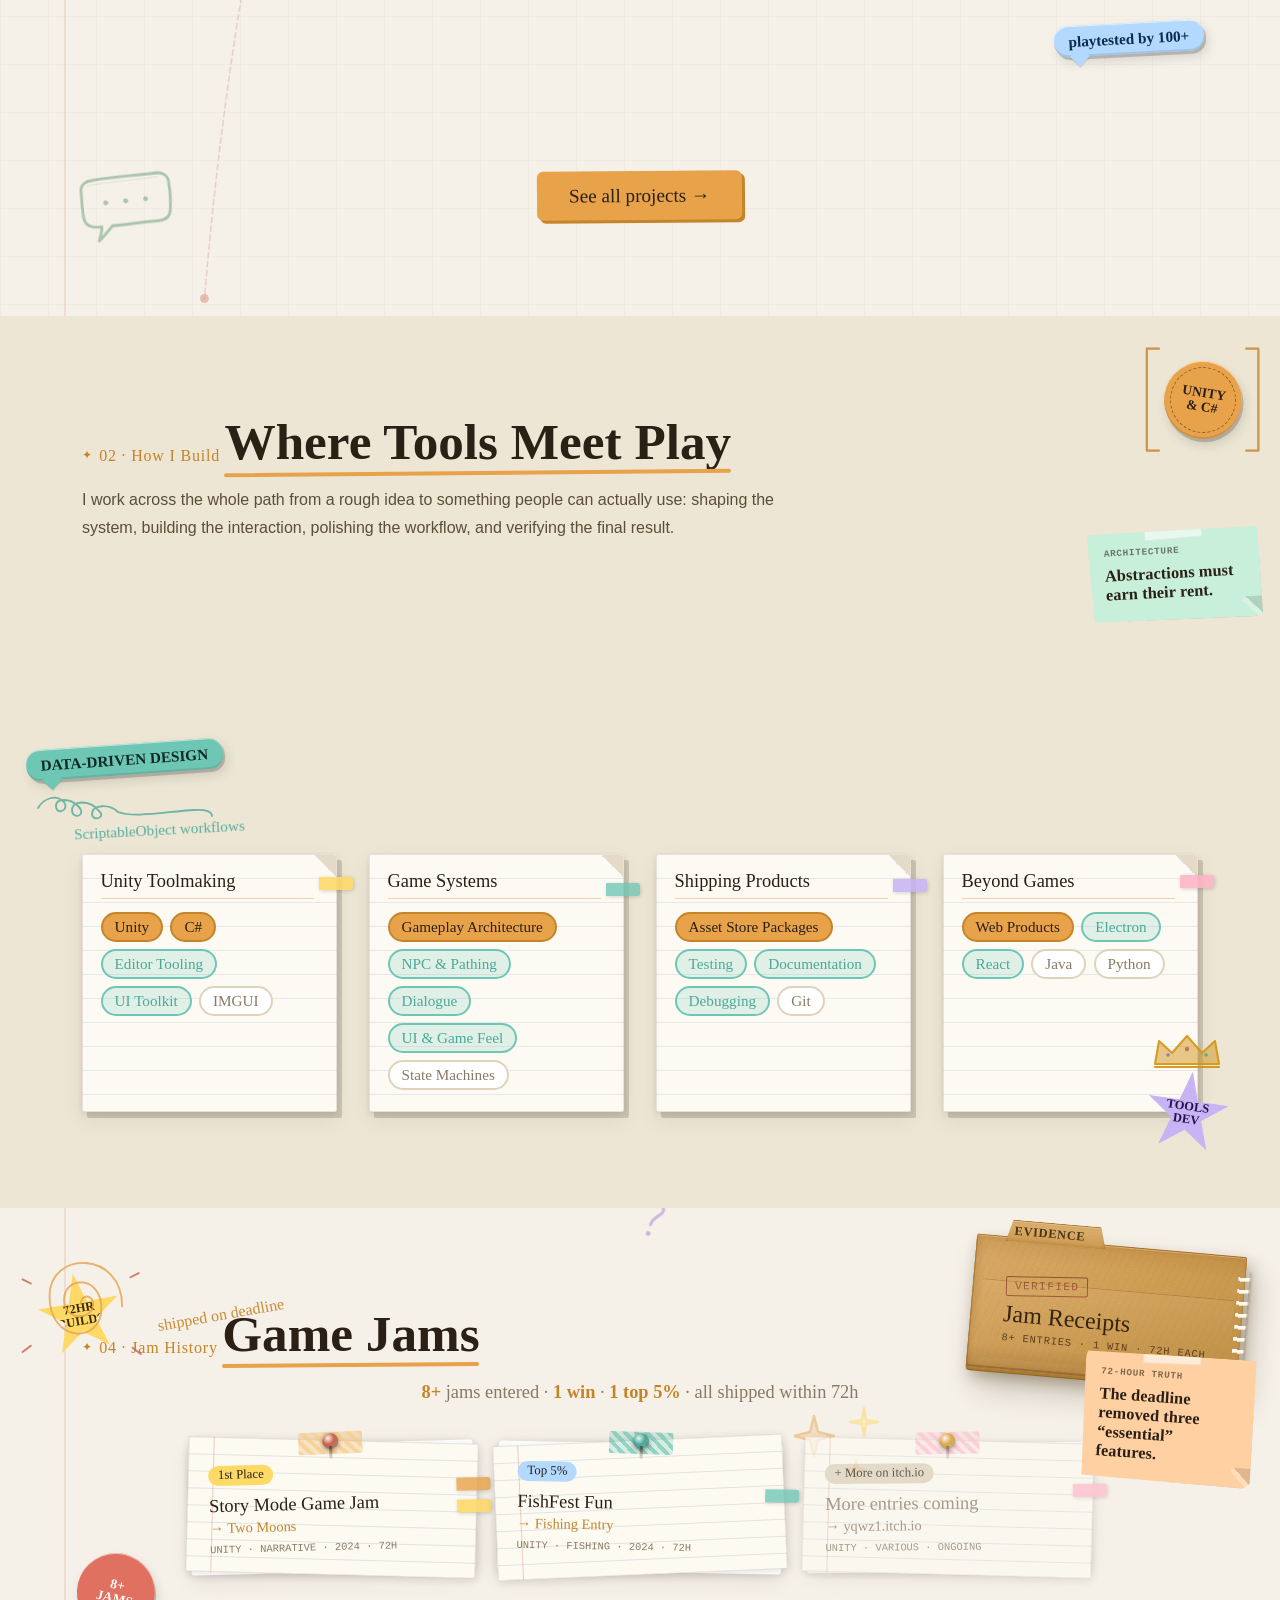
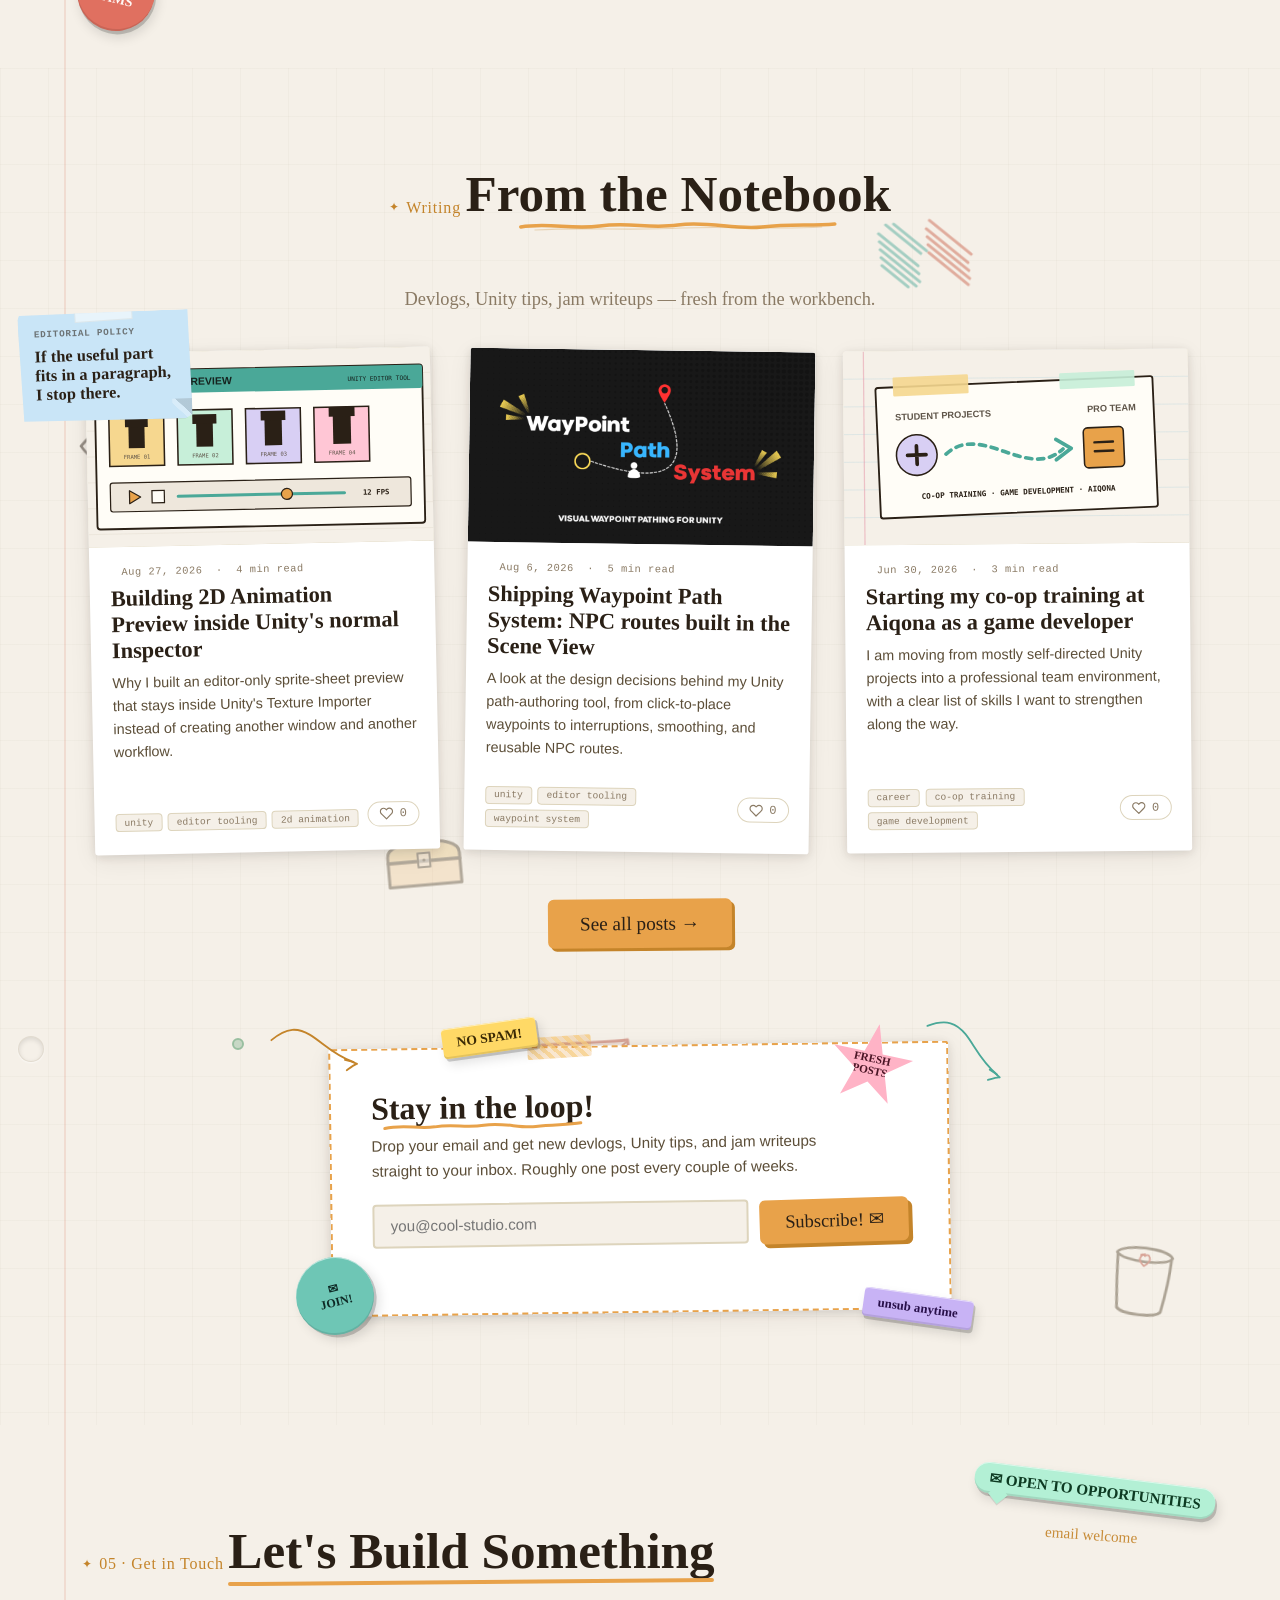
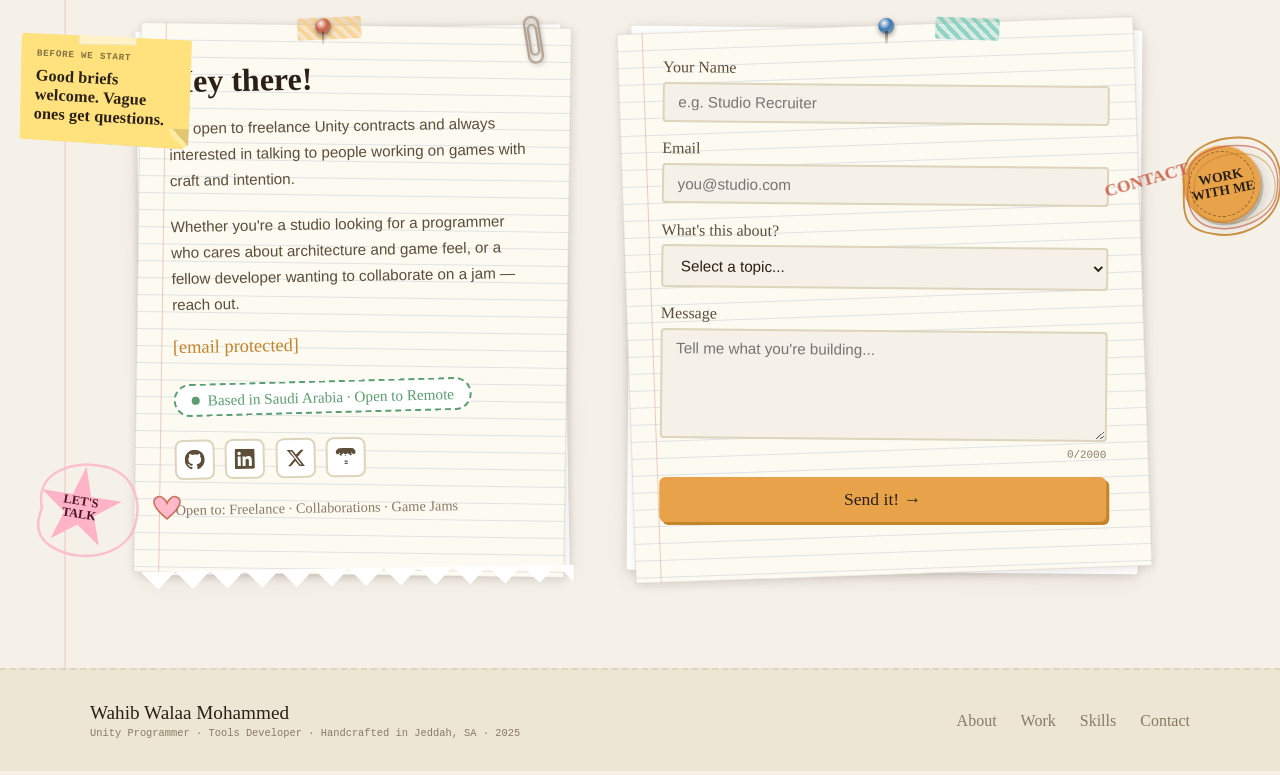
==== commit 85add146: "Update portfolio content and project archive" ====
--- a/index.html
+++ b/index.html
@@ -12,6 +12,7 @@
     <link rel="preconnect" href="https://fonts.googleapis.com">
     <link rel="preconnect" href="https://fonts.gstatic.com" crossorigin>
     <link href="https://fonts.googleapis.com/css2?family=Caveat:wght@400;500;600;700&family=DM+Sans:ital,opsz,wght@0,9..40,300;0,9..40,400;0,9..40,500;0,9..40,600;1,9..40,300&family=JetBrains+Mono:wght@400;500&display=swap" rel="stylesheet">
+    <script defer src="smooth-scroll.js"></script>
     <style>
         /* ============================================================
            ROOT & VARIABLES
@@ -116,7 +117,7 @@
             transition: color var(--transition);
         }
         .nav-logo span { color: var(--amber-dark); }
-        .nav-logo:hover { animation: hand-drift 3.8s ease-in-out infinite; }
+        .nav-logo:hover { animation: squiggly-anim 0.38s linear infinite; }
         .nav-links { display: flex; gap: 2rem; list-style: none; }
         .nav-link {
             font-family: var(--font-hand); font-size: 1.1rem;
@@ -983,6 +984,14 @@
         .comp-icon svg { display:block; }
         .comp-title { font-family:var(--font-hand); font-size:1.25rem; color:var(--ink); margin-bottom:0.4rem; }
         .comp-desc { font-size:0.85rem; color:var(--ink-light); line-height:1.6; }
+
+        .skills-intro {
+            max-width: 720px;
+            margin: -1.6rem 0 2.8rem;
+            color: var(--ink-light);
+            font-size: 1rem;
+            line-height: 1.75;
+        }
 
         .skills-cats { display:grid; grid-template-columns:repeat(4,1fr); gap:2rem; }
         .skill-cat-title {
@@ -1391,6 +1400,63 @@
             .sticker-hide-sm { display: none; }
         }
 
+        /* Dry margin notes — small observations, physically placed like working notes. */
+        .field-note {
+            position: absolute;
+            z-index: 14;
+            width: 172px;
+            padding: 1rem 1rem 1.15rem;
+            background: var(--note-paper, var(--postit-yellow));
+            color: #2a2016;
+            font-family: var(--font-hand);
+            font-size: 1.02rem;
+            font-weight: 600;
+            line-height: 1.16;
+            letter-spacing: 0.005em;
+            transform: rotate(var(--note-rot, -3deg));
+            box-shadow: 3px 4px 0 rgba(42,32,22,0.13), 0 8px 16px rgba(42,32,22,0.09);
+            clip-path: polygon(1% 1%, 99% 0, 100% 96%, 96% 100%, 2% 98%, 0 5%);
+            pointer-events: none;
+        }
+        .field-note::before {
+            content: '';
+            position: absolute;
+            top: -9px;
+            left: 50%;
+            width: 58px;
+            height: 18px;
+            background: rgba(255,255,255,0.58);
+            border: 1px solid rgba(92,78,56,0.08);
+            transform: translateX(-50%) rotate(-2deg);
+        }
+        .field-note::after {
+            content: '';
+            position: absolute;
+            right: 0;
+            bottom: 0;
+            width: 20px;
+            height: 20px;
+            background: linear-gradient(225deg, rgba(42,32,22,0.14) 0 42%, rgba(255,255,255,0.28) 43% 60%, transparent 61%);
+        }
+        .field-note-label {
+            display: block;
+            margin-bottom: 0.45rem;
+            font-family: var(--font-mono);
+            font-size: 0.58rem;
+            font-weight: 700;
+            letter-spacing: 0.08em;
+            text-transform: uppercase;
+            opacity: 0.58;
+        }
+        .field-note-yellow { --note-paper: #ffe27d; }
+        .field-note-pink   { --note-paper: #ffc6d5; }
+        .field-note-blue   { --note-paper: #c9e5f7; }
+        .field-note-green  { --note-paper: #c7efd9; }
+        .field-note-orange { --note-paper: #ffd0a1; }
+        @media(max-width:1180px) {
+            .field-note { display: none; }
+        }
+
         /* ============================================================
            GAME JAMS
         ============================================================ */
@@ -1577,22 +1643,24 @@
         /* ============================================================
            SQUIGGLY TEXT & OUTLINE EFFECT
         ============================================================ */
-        @keyframes hand-drift {
-            0%, 100% { transform: translate3d(0, 0, 0) rotate(0deg); }
-            45%      { transform: translate3d(0, -0.6px, 0) rotate(-0.12deg); }
-            72%      { transform: translate3d(0.25px, -0.2px, 0) rotate(0.08deg); }
-        }
-        /* Handwritten type stays crisp; motion is a slow physical drift, not distortion. */
+        @keyframes squiggly-anim {
+            0%   { filter: url('#squiggly-0'); }
+            25%  { filter: url('#squiggly-1'); }
+            50%  { filter: url('#squiggly-2'); }
+            75%  { filter: url('#squiggly-3'); }
+            100% { filter: url('#squiggly-4'); }
+        }
+        /* Deliberately harsh animated distortion — part of the site's original energy. */
         .squiggly {
             display: inline-block;
-            animation: hand-drift 3.8s ease-in-out infinite;
+            animation: squiggly-anim 0.38s linear infinite;
         }
         .squiggly-slow {
             display: inline-block;
-            animation: hand-drift 6.5s ease-in-out infinite;
+            animation: squiggly-anim 0.85s linear infinite;
         }
         .squiggly-svg {
-            animation: hand-drift 7s ease-in-out infinite;
+            animation: squiggly-anim 1.2s linear infinite;
         }
 
         /* ============================================================
@@ -1689,7 +1757,7 @@
         .crayon {
             position: absolute;
             pointer-events: none;
-            opacity: var(--crayon-op, 0.50);
+            opacity: calc(var(--crayon-op, 0.50) * 1.55);
             transform: rotate(var(--crayon-rot, 0deg));
             filter: url('#pen-ink');
         }
@@ -1707,7 +1775,7 @@
             shape-rendering: geometricPrecision;
         }
         html[data-theme="dark"] .crayon {
-            opacity: calc(var(--crayon-op, 0.50) * 0.85);
+            opacity: calc(var(--crayon-op, 0.50) * 1.25);
         }
         /* Hide some on mobile to avoid clutter */
         @media (max-width: 768px) {
@@ -1860,7 +1928,7 @@
         }
 
         @media(prefers-reduced-motion:reduce) {
-            *, *::before, *::after { animation-duration:0.01ms!important; transition-duration:0.01ms!important; }
+            *, *::before, *::after { scroll-behavior:auto!important; animation-duration:0.01ms!important; transition-duration:0.01ms!important; }
         }
         /* ============================================================
            DARK MODE TOGGLE BUTTON
@@ -2858,19 +2926,40 @@
 ============================================================ -->
 <svg xmlns="http://www.w3.org/2000/svg" width="0" height="0" style="position:absolute;overflow:hidden;" aria-hidden="true">
     <defs>
+        <filter id="squiggly-0" x="-5%" y="-5%" width="110%" height="110%">
+            <feTurbulence type="turbulence" baseFrequency="0.018" numOctaves="3" result="noise" seed="0"/>
+            <feDisplacementMap in="SourceGraphic" in2="noise" scale="7" xChannelSelector="R" yChannelSelector="G"/>
+        </filter>
+        <filter id="squiggly-1" x="-5%" y="-5%" width="110%" height="110%">
+            <feTurbulence type="turbulence" baseFrequency="0.020" numOctaves="3" result="noise" seed="1"/>
+            <feDisplacementMap in="SourceGraphic" in2="noise" scale="9" xChannelSelector="R" yChannelSelector="G"/>
+        </filter>
+        <filter id="squiggly-2" x="-5%" y="-5%" width="110%" height="110%">
+            <feTurbulence type="turbulence" baseFrequency="0.018" numOctaves="3" result="noise" seed="2"/>
+            <feDisplacementMap in="SourceGraphic" in2="noise" scale="7" xChannelSelector="R" yChannelSelector="G"/>
+        </filter>
+        <filter id="squiggly-3" x="-5%" y="-5%" width="110%" height="110%">
+            <feTurbulence type="turbulence" baseFrequency="0.022" numOctaves="3" result="noise" seed="3"/>
+            <feDisplacementMap in="SourceGraphic" in2="noise" scale="9" xChannelSelector="R" yChannelSelector="G"/>
+        </filter>
+        <filter id="squiggly-4" x="-5%" y="-5%" width="110%" height="110%">
+            <feTurbulence type="turbulence" baseFrequency="0.018" numOctaves="3" result="noise" seed="4"/>
+            <feDisplacementMap in="SourceGraphic" in2="noise" scale="7" xChannelSelector="R" yChannelSelector="G"/>
+        </filter>
+
         <!-- Pen filters: tiny directional displacement keeps curves smooth while
              breaking the perfect vector edge. Three strengths prevent repetition. -->
         <filter id="pen-ink" x="-8%" y="-8%" width="116%" height="116%" color-interpolation-filters="sRGB">
             <feTurbulence type="fractalNoise" baseFrequency="0.018 0.11" numOctaves="2" seed="17" result="inkNoise"/>
-            <feDisplacementMap in="SourceGraphic" in2="inkNoise" scale="0.65" xChannelSelector="R" yChannelSelector="G"/>
+            <feDisplacementMap in="SourceGraphic" in2="inkNoise" scale="1.05" xChannelSelector="R" yChannelSelector="G"/>
         </filter>
         <filter id="pen-ink-soft" x="-8%" y="-8%" width="116%" height="116%" color-interpolation-filters="sRGB">
             <feTurbulence type="fractalNoise" baseFrequency="0.014 0.09" numOctaves="2" seed="29" result="inkNoise"/>
-            <feDisplacementMap in="SourceGraphic" in2="inkNoise" scale="0.38" xChannelSelector="R" yChannelSelector="G"/>
+            <feDisplacementMap in="SourceGraphic" in2="inkNoise" scale="0.62" xChannelSelector="R" yChannelSelector="G"/>
         </filter>
         <filter id="pen-ink-rough" x="-8%" y="-8%" width="116%" height="116%" color-interpolation-filters="sRGB">
             <feTurbulence type="fractalNoise" baseFrequency="0.022 0.14" numOctaves="2" seed="43" result="inkNoise"/>
-            <feDisplacementMap in="SourceGraphic" in2="inkNoise" scale="0.9" xChannelSelector="R" yChannelSelector="G"/>
+            <feDisplacementMap in="SourceGraphic" in2="inkNoise" scale="1.45" xChannelSelector="R" yChannelSelector="G"/>
         </filter>
     </defs>
 </svg>
@@ -2952,10 +3041,13 @@
 
     <!-- Smiley face, top right -->
     <svg class="crayon" style="top:6%;right:14%;width:62px;height:62px;--crayon-rot:7deg;--crayon-op:0.32;" viewBox="0 0 60 60" fill="none">
-        <circle cx="30" cy="30" r="26" stroke="#e8a24a" stroke-width="3.5" fill="rgba(232,162,74,0.12)"/>
-        <circle cx="21" cy="24" r="2.6" fill="#2a2016"/>
-        <circle cx="39" cy="24" r="2.6" fill="#2a2016"/>
-        <path d="M18 36 C22 44 38 44 42 36" stroke="#2a2016" stroke-width="2.4" stroke-linecap="round" fill="none"/>
+        <path d="M31 4 C45 5 55 15 56 29 C57 43 47 54 32 56 C17 58 6 48 5 33 C3 19 13 7 27 5 C28 5 30 4 31 4 Z"
+              stroke="#d4910a" stroke-width="3.2" fill="none"/>
+        <path d="M27 7 C15 9 7 18 7 31 C6 42 13 51 24 54" stroke="#e8a24a" stroke-width="1.15" opacity="0.48" fill="none"/>
+        <path d="M18.5 23.5 C19 21 22.5 21 23 23.5 C23 26 19.5 26.5 18.5 23.5 Z" fill="#2a2016"/>
+        <path d="M37 23 C38 20.5 41.5 21.5 41.5 24 C41 26.5 37.5 26 37 23 Z" fill="#2a2016"/>
+        <path d="M17 36 C21 43 28 46 35 44 C39 43 42 40 44 36.5" stroke="#2a2016" stroke-width="2.3" fill="none"/>
+        <path d="M20 39 C23 42 26 43 29 43.5" stroke="#2a2016" stroke-width="0.9" opacity="0.38" fill="none"/>
     </svg>
 
     <!-- Lightning bolt, hero-left -->
@@ -2966,22 +3058,19 @@
 
     <!-- Crayon star, big -->
     <svg class="crayon crayon-rough" style="top:24%;right:6%;width:90px;height:88px;--crayon-rot:-18deg;--crayon-op:0.26;" viewBox="0 0 90 88" fill="none">
-        <path d="M45 6 L55 35 L86 35 L61 53 L70 82 L45 64 L20 82 L29 53 L4 35 L35 35 Z"
-              stroke="#8a6cc6" stroke-width="3.5" stroke-linejoin="round" fill="rgba(138,108,198,0.22)"/>
+        <path d="M44 6 C48 16 51 27 55 34 C65 34 76 33 85 36 C77 42 68 48 61 54 C64 63 68 72 69 82 C61 77 52 69 44 65 C37 70 28 77 19 81 C22 71 27 62 29 53 C21 48 11 42 5 35 C15 34 26 36 35 34 C38 24 40 14 44 6 Z"
+              stroke="#795ab5" stroke-width="3.15" fill="none"/>
+        <path d="M13 37 C22 37 31 38 37 36 C39 27 41 18 44 11" stroke="#8a6cc6" stroke-width="1.1" opacity="0.42" fill="none"/>
     </svg>
 
     <!-- Sun with rays -->
     <svg class="crayon" style="top:13%;left:34%;width:78px;height:78px;--crayon-rot:5deg;--crayon-op:0.30;" viewBox="0 0 78 78" fill="none">
-        <circle cx="39" cy="39" r="16" stroke="#e8a24a" stroke-width="3" fill="rgba(232,162,74,0.32)"/>
+        <path d="M40 23 C49 23 56 30 55 39 C55 48 49 55 39 55 C30 56 23 49 23 40 C22 31 30 24 40 23 Z" stroke="#d4910a" stroke-width="3" fill="none"/>
         <g stroke="#e8a24a" stroke-width="2.8" stroke-linecap="round">
-            <line x1="39" y1="4" x2="39" y2="14"/>
-            <line x1="39" y1="64" x2="39" y2="74"/>
-            <line x1="4" y1="39" x2="14" y2="39"/>
-            <line x1="64" y1="39" x2="74" y2="39"/>
-            <line x1="14" y1="14" x2="21" y2="21"/>
-            <line x1="57" y1="57" x2="64" y2="64"/>
-            <line x1="14" y1="64" x2="21" y2="57"/>
-            <line x1="57" y1="21" x2="64" y2="14"/>
+            <path d="M39 4 C40 7 39 11 40 15"/><path d="M38 64 C39 68 38 72 39 75"/>
+            <path d="M4 40 C8 39 11 40 15 39"/><path d="M64 38 C68 39 71 38 75 39"/>
+            <path d="M14 14 C17 17 19 19 21 22"/><path d="M57 57 C60 59 62 62 65 64"/>
+            <path d="M13 65 C16 62 19 59 21 57"/><path d="M57 21 C60 18 62 16 65 13"/>
         </g>
     </svg>
 
@@ -3000,47 +3089,42 @@
 
     <!-- Music note duo -->
     <svg class="crayon" style="top:8%;left:62%;width:54px;height:70px;--crayon-rot:-6deg;--crayon-op:0.28;" viewBox="0 0 54 70" fill="none">
-        <ellipse cx="12" cy="56" rx="8" ry="6" stroke="#8a6cc6" stroke-width="2.6" fill="rgba(138,108,198,0.30)"/>
-        <line x1="20" y1="56" x2="20" y2="8" stroke="#8a6cc6" stroke-width="2.6" stroke-linecap="round"/>
-        <ellipse cx="38" cy="50" rx="8" ry="6" stroke="#8a6cc6" stroke-width="2.6" fill="rgba(138,108,198,0.30)"/>
-        <line x1="46" y1="50" x2="46" y2="4" stroke="#8a6cc6" stroke-width="2.6" stroke-linecap="round"/>
-        <path d="M20 8 C30 4 40 0 46 4" stroke="#8a6cc6" stroke-width="2.6" stroke-linecap="round" fill="none"/>
+        <path d="M19 54 C16 51 10 51 6 54 C2 57 4 62 9 63 C14 64 20 61 20 57 C20 56 20 55 19 54 Z" stroke="#795ab5" stroke-width="2.5" fill="none"/>
+        <path d="M20 56 C19 42 18 27 17 10 C25 8 35 5 45 4" stroke="#795ab5" stroke-width="2.7" fill="none"/>
+        <path d="M45 47 C41 44 35 45 32 48 C29 51 31 55 36 56 C41 57 46 54 46 50 C46 49 46 48 45 47 Z" stroke="#795ab5" stroke-width="2.5" fill="none"/>
+        <path d="M46 50 C46 35 45 20 45 4" stroke="#795ab5" stroke-width="2.7" fill="none"/>
+        <path d="M19 12 C27 10 37 6 44 6" stroke="#8a6cc6" stroke-width="0.9" opacity="0.48" fill="none"/>
     </svg>
 
     <!-- ABOUT ZONE — middle-upper -->
     <!-- Coffee mug doodle -->
     <svg class="crayon crayon-soft" style="top:21%;left:4%;width:74px;height:74px;--crayon-rot:-8deg;--crayon-op:0.30;" viewBox="0 0 74 74" fill="none">
-        <path d="M14 22 L14 56 C14 62 18 66 24 66 L46 66 C52 66 56 62 56 56 L56 22 Z"
-              stroke="#5c4e38" stroke-width="3" stroke-linecap="round" stroke-linejoin="round" fill="rgba(92,78,56,0.18)"/>
-        <path d="M56 30 C66 30 66 44 56 44" stroke="#5c4e38" stroke-width="3" stroke-linecap="round" fill="none"/>
-        <path d="M22 14 C24 10 22 6 24 2" stroke="#5c4e38" stroke-width="2.4" stroke-linecap="round" fill="none"/>
-        <path d="M34 14 C36 10 34 6 36 2" stroke="#5c4e38" stroke-width="2.4" stroke-linecap="round" fill="none"/>
-        <path d="M46 14 C48 10 46 6 48 2" stroke="#5c4e38" stroke-width="2.4" stroke-linecap="round" fill="none"/>
+        <path d="M14 23 C14 35 13 48 15 57 C16 64 21 67 29 67 L44 66 C51 66 55 62 56 55 C57 44 56 33 56 23 C43 21 28 22 14 23 Z"
+              stroke="#5c4e38" stroke-width="2.8" fill="none"/>
+        <path d="M56 31 C64 28 68 32 68 37 C68 43 63 47 56 44" stroke="#5c4e38" stroke-width="2.7" fill="none"/>
+        <path d="M21 15 C18 10 25 8 22 3 M34 15 C31 10 38 8 35 3 M47 15 C44 11 50 8 48 4" stroke="#5c4e38" stroke-width="2.1" fill="none"/>
+        <path d="M18 26 C29 24 43 25 53 24" stroke="#5c4e38" stroke-width="0.9" opacity="0.38" fill="none"/>
     </svg>
 
     <!-- Cat face -->
     <svg class="crayon" style="top:25%;right:38%;width:74px;height:64px;--crayon-rot:6deg;--crayon-op:0.30;" viewBox="0 0 74 64" fill="none">
-        <path d="M14 4 L20 26 L8 30 Z" stroke="#2a2016" stroke-width="2.6" stroke-linejoin="round" fill="rgba(42,32,22,0.20)"/>
-        <path d="M60 4 L54 26 L66 30 Z" stroke="#2a2016" stroke-width="2.6" stroke-linejoin="round" fill="rgba(42,32,22,0.20)"/>
-        <ellipse cx="37" cy="36" rx="26" ry="22" stroke="#2a2016" stroke-width="3" fill="rgba(42,32,22,0.12)"/>
-        <ellipse cx="27" cy="32" rx="2" ry="3.5" fill="#2a2016"/>
-        <ellipse cx="47" cy="32" rx="2" ry="3.5" fill="#2a2016"/>
-        <path d="M33 42 L37 46 L41 42" stroke="#2a2016" stroke-width="2" stroke-linecap="round" fill="none"/>
-        <line x1="14" y1="38" x2="22" y2="38" stroke="#2a2016" stroke-width="1.5" stroke-linecap="round"/>
-        <line x1="14" y1="42" x2="22" y2="42" stroke="#2a2016" stroke-width="1.5" stroke-linecap="round"/>
-        <line x1="52" y1="38" x2="60" y2="38" stroke="#2a2016" stroke-width="1.5" stroke-linecap="round"/>
-        <line x1="52" y1="42" x2="60" y2="42" stroke="#2a2016" stroke-width="1.5" stroke-linecap="round"/>
+        <path d="M13 6 C15 13 18 20 20 26 C14 27 10 29 8 33 C6 44 16 56 31 59 C47 62 63 53 66 40 C68 33 63 28 54 25 C56 18 59 11 61 5 C55 10 50 15 46 20 C39 18 32 18 25 21 C21 15 17 10 13 6 Z" stroke="#2a2016" stroke-width="2.7" fill="none"/>
+        <path d="M12 35 C11 46 21 55 33 57" stroke="#2a2016" stroke-width="0.9" opacity="0.35" fill="none"/>
+        <path d="M25 31 C26 28 29 29 29 32 C29 35 25 35 25 31 Z M46 31 C47 28 50 29 50 32 C49 35 46 35 46 31 Z" fill="#2a2016"/>
+        <path d="M33 41 C35 39 38 39 40 41 C39 44 37 45 36 45 C35 44 34 43 33 41 Z M36 45 C34 49 30 48 29 46 M36 45 C38 49 43 49 44 46" stroke="#2a2016" stroke-width="1.7" fill="none"/>
+        <path d="M11 39 C17 38 21 39 24 39 M10 44 C16 42 21 43 24 43 M51 39 C57 37 62 38 67 39 M51 43 C57 42 62 44 66 46" stroke="#2a2016" stroke-width="1.35" fill="none"/>
     </svg>
 
     <!-- Game controller doodle -->
     <svg class="crayon crayon-rough" style="top:32%;right:8%;width:96px;height:64px;--crayon-rot:-4deg;--crayon-op:0.28;" viewBox="0 0 96 64" fill="none">
-        <rect x="6" y="16" width="84" height="42" rx="20" stroke="#4aa898" stroke-width="3" fill="rgba(74,168,152,0.18)"/>
-        <line x1="22" y1="30" x2="22" y2="44" stroke="#4aa898" stroke-width="2.6" stroke-linecap="round"/>
-        <line x1="15" y1="37" x2="29" y2="37" stroke="#4aa898" stroke-width="2.6" stroke-linecap="round"/>
-        <circle cx="68" cy="32" r="3.5" fill="#c9614a"/>
-        <circle cx="78" cy="38" r="3.5" fill="#e8a24a"/>
-        <circle cx="68" cy="44" r="3.5" fill="#5a9e6f"/>
-        <circle cx="58" cy="38" r="3.5" fill="#8a6cc6"/>
+        <path d="M25 15 C15 14 8 19 6 30 C4 39 6 52 14 57 C20 60 27 56 33 51 C42 47 53 48 62 51 C70 57 78 60 84 55 C92 48 92 34 88 25 C85 18 78 15 69 16 C55 17 40 15 25 15 Z" stroke="#3b9989" stroke-width="2.9" fill="none"/>
+        <path d="M10 31 C8 41 11 50 17 54" stroke="#4aa898" stroke-width="1" opacity="0.45" fill="none"/>
+        <path d="M22 28 C22 33 22 38 21 44 M15 36 C20 36 25 37 29 36" stroke="#3b9989" stroke-width="2.5" fill="none"/>
+        <path d="M68 29 C71 27 74 29 73 32 C72 35 68 35 67 32 C67 31 67 30 68 29 Z" fill="#c9614a"/>
+        <path d="M78 35 C81 34 83 36 82 39 C81 42 77 41 77 38 C77 37 77 36 78 35 Z" fill="#d4910a"/>
+        <path d="M67 42 C70 40 73 42 72 45 C71 48 67 48 66 45 C66 44 66 43 67 42 Z" fill="#5a9e6f"/>
+        <path d="M57 35 C60 33 63 35 62 38 C61 41 57 41 56 38 C56 37 56 36 57 35 Z" fill="#8a6cc6"/>
+        <path d="M42 23 C45 22 48 22 50 23 M55 23 C58 22 61 23 63 24" stroke="#3b9989" stroke-width="1.45" fill="none"/>
     </svg>
 
     <!-- Heart with arrow -->
@@ -3061,42 +3145,32 @@
 
     <!-- Mushroom -->
     <svg class="crayon" style="top:46%;right:14%;width:60px;height:80px;--crayon-rot:-10deg;--crayon-op:0.30;" viewBox="0 0 60 80" fill="none">
-        <path d="M6 38 C6 18 24 4 30 4 C36 4 54 18 54 38 Z"
-              stroke="#c9614a" stroke-width="3" stroke-linejoin="round" fill="rgba(201,97,74,0.28)"/>
-        <circle cx="18" cy="22" r="4" fill="rgba(253,250,242,0.7)"/>
-        <circle cx="32" cy="14" r="3" fill="rgba(253,250,242,0.7)"/>
-        <circle cx="42" cy="26" r="3.5" fill="rgba(253,250,242,0.7)"/>
-        <path d="M16 38 L16 64 C16 72 22 76 30 76 C38 76 44 72 44 64 L44 38"
-              stroke="#5c4e38" stroke-width="3" stroke-linecap="round" stroke-linejoin="round" fill="rgba(245,240,232,0.7)"/>
+        <path d="M6 39 C7 23 19 7 29 5 C39 4 53 21 54 37 C42 39 24 40 6 39 Z" stroke="#b84f3d" stroke-width="2.9" fill="none"/>
+        <path d="M10 36 C20 34 38 36 51 34" stroke="#c9614a" stroke-width="0.95" opacity="0.38" fill="none"/>
+        <path d="M16 38 C17 47 15 58 17 66 C19 73 25 77 32 76 C40 75 44 70 43 63 C42 55 43 47 44 38" stroke="#5c4e38" stroke-width="2.8" fill="none"/>
+        <path d="M16 22 C17 18 22 18 23 22 C24 26 18 28 16 24 Z M31 12 C33 9 36 11 36 14 C35 17 31 16 31 12 Z M40 25 C42 21 47 23 47 27 C46 31 40 30 40 25 Z" fill="#c9614a" opacity="0.5"/>
     </svg>
 
     <!-- Rocket -->
     <svg class="crayon" style="top:50%;left:60%;width:50px;height:96px;--crayon-rot:-15deg;--crayon-op:0.30;" viewBox="0 0 50 96" fill="none">
-        <path d="M25 4 C16 12 12 28 12 50 L12 70 L38 70 L38 50 C38 28 34 12 25 4 Z"
-              stroke="#4aa898" stroke-width="3" stroke-linejoin="round" fill="rgba(74,168,152,0.22)"/>
-        <circle cx="25" cy="34" r="6" stroke="#c9614a" stroke-width="2.4" fill="rgba(201,97,74,0.35)"/>
-        <path d="M12 56 L2 72 L12 70 Z" stroke="#c9614a" stroke-width="2.4" stroke-linejoin="round" fill="rgba(201,97,74,0.30)"/>
-        <path d="M38 56 L48 72 L38 70 Z" stroke="#c9614a" stroke-width="2.4" stroke-linejoin="round" fill="rgba(201,97,74,0.30)"/>
-        <path d="M18 72 L18 84 M25 72 L25 92 M32 72 L32 84"
-              stroke="#e8a24a" stroke-width="3" stroke-linecap="round"/>
+        <path d="M25 4 C16 14 12 30 13 51 C13 59 13 65 14 70 C21 72 30 71 37 69 C38 61 38 54 37 49 C36 29 32 13 25 4 Z" stroke="#3b9989" stroke-width="2.8" fill="none"/>
+        <path d="M22 9 C16 22 15 38 16 56" stroke="#4aa898" stroke-width="0.95" opacity="0.42" fill="none"/>
+        <path d="M21 33 C22 28 29 28 31 33 C32 38 29 42 25 42 C21 42 19 38 21 33 Z" stroke="#b84f3d" stroke-width="2.2" fill="none"/>
+        <path d="M14 55 C9 59 5 65 3 72 C7 70 11 69 14 69 M37 54 C42 59 46 64 48 70 C44 69 40 68 37 68" stroke="#b84f3d" stroke-width="2.25" fill="none"/>
+        <path d="M18 73 C17 78 19 82 17 86 M25 73 C22 81 28 85 24 93 M32 72 C31 78 34 81 32 86" stroke="#d4910a" stroke-width="2.6" fill="none"/>
     </svg>
 
     <!-- Pencil -->
     <svg class="crayon" style="top:54%;left:4%;width:120px;height:34px;--crayon-rot:12deg;--crayon-op:0.30;" viewBox="0 0 120 34" fill="none">
-        <path d="M4 16 L14 6 L100 6 L110 16 L100 26 L14 26 Z"
-              stroke="#e8a24a" stroke-width="2.8" stroke-linejoin="round" fill="rgba(232,162,74,0.30)"/>
-        <path d="M100 6 L110 16 L100 26" stroke="#c4842a" stroke-width="2.6" stroke-linejoin="round" fill="rgba(196,132,42,0.40)"/>
-        <line x1="14" y1="6" x2="14" y2="26" stroke="#2a2016" stroke-width="2"/>
-        <path d="M4 16 L14 6 M4 16 L14 26" stroke="#2a2016" stroke-width="2" stroke-linejoin="round"/>
-        <circle cx="6" cy="16" r="2.4" fill="#2a2016"/>
+        <path d="M4 17 C7 13 10 9 14 6 C42 7 72 5 100 7 C104 10 108 13 111 16 C108 20 104 23 100 26 C70 25 42 27 14 26 C10 23 7 20 4 17 Z" stroke="#d4910a" stroke-width="2.65" fill="none"/>
+        <path d="M100 7 C104 10 108 13 111 16 C107 20 104 23 100 26 M14 7 C14 13 15 20 14 26 M4 17 C8 15 10 16 13 17" stroke="#5c4e38" stroke-width="1.8" fill="none"/>
+        <path d="M18 10 C42 10 70 8 96 10" stroke="#e8a24a" stroke-width="0.9" opacity="0.46" fill="none"/>
     </svg>
 
     <!-- Diamond / gem -->
     <svg class="crayon" style="top:56%;right:32%;width:54px;height:60px;--crayon-rot:0deg;--crayon-op:0.28;" viewBox="0 0 54 60" fill="none">
-        <path d="M14 4 L40 4 L52 22 L27 56 L2 22 Z"
-              stroke="#a8d4f0" stroke-width="3" stroke-linejoin="round" fill="rgba(168,212,240,0.28)"/>
-        <path d="M2 22 L52 22 M14 4 L27 56 L40 4 M14 4 L24 22 L14 4 M40 4 L30 22 L40 4"
-              stroke="#a8d4f0" stroke-width="2" fill="none"/>
+        <path d="M14 5 C22 4 32 5 40 4 C45 10 49 16 52 22 C45 34 36 46 27 56 C18 46 9 34 3 23 C6 16 10 10 14 5 Z" stroke="#77b8d8" stroke-width="2.7" fill="none"/>
+        <path d="M4 23 C19 21 36 23 51 22 M14 6 C18 11 21 17 24 22 C25 33 26 45 27 55 M40 5 C36 11 33 17 30 22 C29 34 28 44 27 55" stroke="#77b8d8" stroke-width="1.55" fill="none"/>
     </svg>
 
     <!-- Crown -->
@@ -3111,11 +3185,10 @@
 
     <!-- Fish (small) -->
     <svg class="crayon" style="top:60%;right:42%;width:80px;height:46px;--crayon-rot:8deg;--crayon-op:0.28;" viewBox="0 0 80 46" fill="none">
-        <path d="M14 23 C22 8 56 8 64 23 C56 38 22 38 14 23 Z"
-              stroke="#4aa898" stroke-width="3" stroke-linecap="round" fill="rgba(74,168,152,0.25)"/>
-        <path d="M64 23 L78 12 L74 23 L78 34 Z" stroke="#4aa898" stroke-width="2.6" stroke-linejoin="round" fill="rgba(74,168,152,0.32)"/>
-        <circle cx="26" cy="19" r="3" fill="#2a2016"/>
-        <path d="M34 16 C42 12 48 16 50 18" stroke="#4aa898" stroke-width="1.8" fill="none"/>
+        <path d="M13 24 C22 10 49 8 64 22 C57 36 29 40 13 24 Z" stroke="#3b9989" stroke-width="2.8" fill="none"/>
+        <path d="M64 22 C70 18 75 14 78 12 C76 18 75 23 74 25 C77 29 78 32 78 35 C73 32 68 27 64 24" stroke="#3b9989" stroke-width="2.35" fill="none"/>
+        <path d="M25 18 C27 16 30 18 29 21 C28 23 25 22 25 18 Z" fill="#2a2016"/>
+        <path d="M35 16 C41 13 48 15 52 18 M19 28 C27 34 39 35 49 32" stroke="#4aa898" stroke-width="1.25" opacity="0.7" fill="none"/>
     </svg>
 
     <!-- SKILLS / JAMS ZONE -->
@@ -3127,33 +3200,24 @@
 
     <!-- Speech bubble -->
     <svg class="crayon" style="top:64%;left:6%;width:100px;height:72px;--crayon-rot:-6deg;--crayon-op:0.28;" viewBox="0 0 100 72" fill="none">
-        <path d="M6 12 C6 6 12 4 18 4 L82 4 C88 4 94 8 94 14 L94 42 C94 48 88 52 82 52 L34 52 L20 66 L24 52 L18 52 C12 52 6 48 6 42 Z"
-              stroke="#5a9e6f" stroke-width="3" stroke-linecap="round" stroke-linejoin="round" fill="rgba(90,158,111,0.22)"/>
-        <circle cx="30" cy="28" r="3" fill="#5a9e6f"/>
-        <circle cx="50" cy="28" r="3" fill="#5a9e6f"/>
-        <circle cx="70" cy="28" r="3" fill="#5a9e6f"/>
+        <path d="M18 5 C38 3 63 5 82 4 C90 4 95 9 94 16 C95 25 94 35 93 42 C92 49 87 52 80 52 C63 51 48 53 34 52 C29 57 24 62 19 66 C21 61 23 56 23 52 C13 53 7 49 6 42 C5 33 6 22 6 13 C7 8 12 5 18 5 Z" stroke="#4c8f62" stroke-width="2.8" fill="none"/>
+        <path d="M27 28 C28 25 32 26 32 29 C31 32 27 32 27 28 Z M47 28 C48 25 52 26 52 29 C51 32 47 32 47 28 Z M67 28 C68 25 72 26 72 29 C71 32 67 32 67 28 Z" fill="#4c8f62"/>
+        <path d="M13 10 C32 8 60 9 84 8" stroke="#5a9e6f" stroke-width="0.9" opacity="0.4" fill="none"/>
     </svg>
 
     <!-- Flower -->
     <svg class="crayon" style="top:70%;right:4%;width:80px;height:88px;--crayon-rot:18deg;--crayon-op:0.30;" viewBox="0 0 80 88" fill="none">
-        <ellipse cx="40" cy="14" rx="10" ry="14" stroke="#ffb3c6" stroke-width="2.8" fill="rgba(255,179,198,0.40)"/>
-        <ellipse cx="62" cy="36" rx="14" ry="10" stroke="#ffb3c6" stroke-width="2.8" fill="rgba(255,179,198,0.40)"/>
-        <ellipse cx="40" cy="58" rx="10" ry="14" stroke="#ffb3c6" stroke-width="2.8" fill="rgba(255,179,198,0.40)"/>
-        <ellipse cx="18" cy="36" rx="14" ry="10" stroke="#ffb3c6" stroke-width="2.8" fill="rgba(255,179,198,0.40)"/>
-        <circle cx="40" cy="36" r="9" stroke="#e8a24a" stroke-width="2.8" fill="rgba(232,162,74,0.55)"/>
-        <path d="M40 70 C42 76 38 80 40 86" stroke="#5a9e6f" stroke-width="2.8" stroke-linecap="round" fill="none"/>
-        <path d="M40 80 C46 78 50 74 52 70" stroke="#5a9e6f" stroke-width="2.4" stroke-linecap="round" fill="none"/>
+        <path d="M39 27 C30 23 29 13 35 7 C41 1 49 8 49 16 C49 22 46 26 43 28 C49 24 56 23 62 27 C69 32 66 41 59 44 C53 47 48 44 45 41 C49 46 50 54 46 60 C42 67 33 64 30 57 C27 51 30 45 34 42 C29 46 21 47 15 43 C8 38 12 29 19 26 C26 23 31 27 35 30" stroke="#d9859f" stroke-width="2.6" fill="none"/>
+        <path d="M34 35 C35 30 42 28 46 32 C50 36 47 43 42 45 C36 46 32 41 34 35 Z" stroke="#d4910a" stroke-width="2.5" fill="none"/>
+        <path d="M40 45 C41 58 39 72 40 86 M40 74 C45 72 49 68 52 63" stroke="#4c8f62" stroke-width="2.5" fill="none"/>
     </svg>
 
     <!-- Cassette / floppy doodle -->
     <svg class="crayon crayon-rough" style="top:72%;left:24%;width:78px;height:78px;--crayon-rot:-7deg;--crayon-op:0.28;" viewBox="0 0 78 78" fill="none">
-        <rect x="4" y="4" width="70" height="70" rx="4" stroke="#8a6cc6" stroke-width="3" fill="rgba(138,108,198,0.20)"/>
-        <rect x="14" y="4" width="50" height="22" stroke="#8a6cc6" stroke-width="2" fill="rgba(245,240,232,0.55)"/>
-        <rect x="22" y="38" width="34" height="32" stroke="#8a6cc6" stroke-width="2" fill="rgba(245,240,232,0.40)"/>
-        <line x1="28" y1="46" x2="50" y2="46" stroke="#8a6cc6" stroke-width="1.6"/>
-        <line x1="28" y1="52" x2="50" y2="52" stroke="#8a6cc6" stroke-width="1.6"/>
-        <line x1="28" y1="58" x2="44" y2="58" stroke="#8a6cc6" stroke-width="1.6"/>
-        <rect x="62" y="4" width="6" height="10" fill="#8a6cc6"/>
+        <path d="M6 4 C27 5 51 3 71 5 C74 22 73 52 74 71 C56 75 25 73 6 74 C3 56 5 25 6 4 Z" stroke="#795ab5" stroke-width="2.7" fill="none"/>
+        <path d="M15 5 C31 6 48 5 63 5 C63 12 64 19 63 26 C48 25 29 27 15 25 C14 18 15 11 15 5 Z M22 70 C22 58 22 48 23 39 C34 38 46 39 56 38 C57 49 56 59 56 70" stroke="#795ab5" stroke-width="1.75" fill="none"/>
+        <path d="M29 46 C35 45 43 46 50 45 M29 52 C35 51 44 52 50 51 M29 58 C34 57 39 58 44 57" stroke="#795ab5" stroke-width="1.35" fill="none"/>
+        <path d="M63 6 C65 7 67 7 69 7 C69 10 69 12 68 14" stroke="#795ab5" stroke-width="2.1" fill="none"/>
     </svg>
 
     <!-- Sparkle cluster -->
@@ -3188,26 +3252,25 @@
 
     <!-- Eye doodle -->
     <svg class="crayon" style="top:82%;left:6%;width:90px;height:56px;--crayon-rot:4deg;--crayon-op:0.30;" viewBox="0 0 90 56" fill="none">
-        <path d="M4 28 C18 6 72 6 86 28 C72 50 18 50 4 28 Z" stroke="#2a2016" stroke-width="3" fill="rgba(255,255,255,0.55)"/>
-        <circle cx="45" cy="28" r="14" stroke="#2a2016" stroke-width="2.4" fill="rgba(74,168,152,0.55)"/>
-        <circle cx="45" cy="28" r="6" fill="#2a2016"/>
-        <circle cx="49" cy="24" r="2.4" fill="white"/>
+        <path d="M4 29 C17 10 36 6 51 10 C66 12 78 19 86 28 C75 43 57 49 41 47 C25 46 12 39 4 29 Z" stroke="#2a2016" stroke-width="2.7" fill="none"/>
+        <path d="M44 14 C54 14 60 22 59 30 C58 39 51 45 43 43 C34 42 29 35 30 27 C31 19 36 15 44 14 Z" stroke="#3b9989" stroke-width="2.2" fill="none"/>
+        <path d="M42 23 C47 21 52 25 51 30 C50 35 45 37 41 34 C37 31 38 26 42 23 Z" fill="#2a2016"/>
+        <path d="M15 28 C26 17 37 13 49 13" stroke="#2a2016" stroke-width="0.9" opacity="0.36" fill="none"/>
     </svg>
 
     <!-- CONTACT ZONE -->
     <!-- Mail envelope -->
     <svg class="crayon" style="top:88%;left:42%;width:96px;height:64px;--crayon-rot:-3deg;--crayon-op:0.30;" viewBox="0 0 96 64" fill="none">
-        <rect x="4" y="6" width="88" height="54" rx="3" stroke="#c9614a" stroke-width="3" fill="rgba(253,250,242,0.55)"/>
-        <path d="M4 6 L48 38 L92 6" stroke="#c9614a" stroke-width="3" stroke-linejoin="round" fill="none"/>
-        <path d="M4 60 L36 30 M92 60 L60 30" stroke="#c9614a" stroke-width="2" fill="none"/>
+        <path d="M5 7 C29 6 68 8 91 6 C92 22 91 44 92 59 C69 61 29 59 5 60 C4 44 5 23 5 7 Z" stroke="#b84f3d" stroke-width="2.8" fill="none"/>
+        <path d="M7 8 C20 18 34 29 48 38 C62 29 77 17 90 8 M6 58 C16 49 26 39 36 31 M91 58 C81 48 71 39 60 31" stroke="#b84f3d" stroke-width="2" fill="none"/>
+        <path d="M9 11 C29 9 66 10 87 9" stroke="#c9614a" stroke-width="0.85" opacity="0.38" fill="none"/>
     </svg>
 
     <!-- Coffee cup / latte heart -->
     <svg class="crayon" style="top:90%;right:8%;width:72px;height:78px;--crayon-rot:7deg;--crayon-op:0.30;" viewBox="0 0 72 78" fill="none">
-        <ellipse cx="36" cy="14" rx="28" ry="8" stroke="#5c4e38" stroke-width="2.8" fill="rgba(232,162,74,0.45)"/>
-        <path d="M8 14 L14 70 C16 74 56 74 58 70 L64 14"
-              stroke="#5c4e38" stroke-width="3" stroke-linecap="round" stroke-linejoin="round" fill="rgba(245,240,232,0.50)"/>
-        <path d="M36 14 C30 18 30 22 36 24 C42 22 42 18 36 14" fill="#c9614a" stroke="none"/>
+        <path d="M8 14 C14 5 56 4 64 14 C60 23 15 23 8 14 Z" stroke="#5c4e38" stroke-width="2.6" fill="none"/>
+        <path d="M9 16 C10 32 12 53 14 69 C19 75 52 76 58 69 C61 51 63 33 63 16" stroke="#5c4e38" stroke-width="2.8" fill="none"/>
+        <path d="M36 13 C31 15 30 19 33 22 C35 24 36 25 36 25 C39 23 43 20 41 16 C40 13 38 13 36 15 C35 13 34 13 32 14" stroke="#b84f3d" stroke-width="1.7" fill="none"/>
     </svg>
 
     <!-- Crayon underline scribble (very long, with double-pass) -->
@@ -3372,39 +3435,29 @@
     <div class="hero-doodles">
         <!-- Fish doodle — for Finn -->
         <svg class="doodle doodle-fish" viewBox="0 0 160 90" fill="none" xmlns="http://www.w3.org/2000/svg">
-            <path d="M22 45 C45 15 100 15 120 45 C100 75 45 75 22 45Z" stroke="#e8a24a" stroke-width="2.5" fill="rgba(232,162,74,0.08)" stroke-linecap="round"/>
-            <path d="M120 45 L144 28 L138 45 L144 62Z" fill="#e8a24a" opacity="0.5"/>
-            <circle cx="50" cy="38" r="5" fill="#e8a24a"/>
-            <circle cx="51" cy="37" r="2" fill="#2a2016"/>
-            <path d="M60 32 Q72 26 84 32" stroke="#e8a24a" stroke-width="1.5" fill="none"/>
-            <path d="M65 56 Q77 62 89 56" stroke="#e8a24a" stroke-width="1.5" fill="none"/>
-            <path d="M38 45 Q32 38 34 30" stroke="#e8a24a" stroke-width="1.5" fill="none" stroke-linecap="round"/>
-            <circle cx="35" cy="29" r="1.5" fill="#e8a24a"/>
-            <path d="M70 20 Q72 14 76 10" stroke="#6ec6b5" stroke-width="1.5" fill="none" stroke-linecap="round" stroke-dasharray="3 3"/>
-            <circle cx="76" cy="9" r="3" fill="#6ec6b5" opacity="0.6"/>
+            <path d="M21 46 C42 17 94 14 121 43 C105 70 51 78 21 46 Z" stroke="#d4910a" stroke-width="2.7" fill="none"/>
+            <path d="M31 51 C52 69 91 68 112 51" stroke="#e8a24a" stroke-width="0.95" opacity="0.5" fill="none"/>
+            <path d="M121 43 C130 38 139 31 145 27 C142 35 140 42 139 46 C143 53 145 59 145 64 C138 59 129 51 121 47" stroke="#d4910a" stroke-width="2.4" fill="none"/>
+            <path d="M45 36 C48 32 54 35 53 40 C51 44 45 42 45 36 Z" fill="#2a2016"/>
+            <path d="M62 32 C70 27 80 28 87 32 M64 57 C74 61 84 60 91 56 M37 46 C33 41 33 35 35 30" stroke="#d4910a" stroke-width="1.45" fill="none"/>
+            <path d="M70 20 C72 15 74 12 77 9" stroke="#4aa898" stroke-width="1.4" fill="none" stroke-dasharray="3 3"/>
+            <path d="M75 8 C77 5 81 7 80 10 C79 13 75 12 75 8 Z" fill="#4aa898"/>
         </svg>
 
         <!-- Two Moons doodle -->
         <svg class="doodle doodle-moon" viewBox="0 0 110 110" fill="none" xmlns="http://www.w3.org/2000/svg">
-            <path d="M50 18 C28 18 12 35 12 55 C12 76 28 90 50 90 C38 76 33 65 35 55 C37 40 46 26 60 20 C57 18 54 18 50 18Z" fill="#8a6cc6" opacity="0.6"/>
-            <circle cx="78" cy="22" r="5" fill="#ffd966" opacity="0.9"/>
-            <circle cx="22" cy="32" r="3" fill="#ffd966" opacity="0.6"/>
-            <circle cx="82" cy="55" r="3.5" fill="#ffd966" opacity="0.7"/>
-            <path d="M66 38 L68 31 L70 38 L77 40.5 L70 43 L68 50 L66 43 L59 40.5Z" fill="#ffd966" opacity="0.95"/>
-            <path d="M28 65 L29.5 60 L31 65 L36 67 L31 69 L29.5 74 L28 69 L23 67Z" fill="#ffd966" opacity="0.7"/>
+            <path d="M51 18 C31 15 14 33 13 54 C12 76 30 92 51 89 C42 80 36 69 36 58 C36 42 45 28 60 21 C57 19 54 18 51 18 Z" stroke="#795ab5" stroke-width="2.5" fill="none"/>
+            <path d="M21 39 C16 55 22 74 37 83" stroke="#8a6cc6" stroke-width="0.9" opacity="0.45" fill="none"/>
+            <path d="M76 20 C78 16 83 18 83 22 C82 27 76 27 74 23 C74 22 75 21 76 20 Z M20 30 C22 28 26 30 25 33 C24 36 20 35 20 30 Z M80 53 C82 50 86 52 86 56 C85 59 81 59 80 55 Z" fill="#d4910a"/>
+            <path d="M67 31 C68 35 69 38 70 39 C73 40 76 40 78 42 C75 43 72 44 70 46 C70 48 69 51 67 53 C67 49 66 46 64 45 C62 44 60 43 58 41 C62 41 65 40 66 38 C66 36 67 33 67 31 Z" stroke="#d4910a" stroke-width="1.5" fill="none"/>
         </svg>
 
         <!-- Game controller -->
         <svg class="doodle doodle-ctrl" viewBox="0 0 110 72" fill="none" xmlns="http://www.w3.org/2000/svg">
-            <rect x="5" y="16" width="100" height="44" rx="22" stroke="#6ec6b5" stroke-width="2.5" fill="none"/>
-            <rect x="22" y="29" width="4" height="18" rx="2" fill="#6ec6b5"/>
-            <rect x="14" y="35" width="20" height="4" rx="2" fill="#6ec6b5"/>
-            <circle cx="72" cy="32" r="4.5" fill="#c9614a" opacity="0.75"/>
-            <circle cx="83" cy="38" r="4.5" fill="#e8a24a" opacity="0.75"/>
-            <circle cx="72" cy="44" r="4.5" fill="#5a9e6f" opacity="0.75"/>
-            <circle cx="61" cy="38" r="4.5" fill="#8a6cc6" opacity="0.75"/>
-            <rect x="44" y="22" width="7" height="3.5" rx="1.75" fill="#6ec6b5" opacity="0.55"/>
-            <rect x="59" y="22" width="7" height="3.5" rx="1.75" fill="#6ec6b5" opacity="0.55"/>
+            <path d="M28 15 C16 14 7 20 5 32 C3 43 7 57 16 61 C24 65 31 57 38 53 C49 49 62 50 72 54 C81 62 90 65 98 57 C107 48 107 33 101 23 C96 15 87 14 76 16 C60 17 44 15 28 15 Z" stroke="#3b9989" stroke-width="2.7" fill="none"/>
+            <path d="M24 28 C24 34 23 40 23 46 M15 37 C21 37 27 38 32 37" stroke="#3b9989" stroke-width="2.45" fill="none"/>
+            <path d="M72 28 C75 26 79 29 77 33 C76 36 72 35 71 32 C71 30 71 29 72 28 Z M83 35 C86 33 90 36 88 40 C87 43 83 42 82 39 C82 37 82 36 83 35 Z M71 43 C74 41 78 43 77 47 C76 50 72 50 70 47 C70 45 70 44 71 43 Z M60 35 C63 33 67 36 66 39 C65 42 61 42 59 39 C59 37 59 36 60 35 Z" fill="#4aa898"/>
+            <path d="M45 23 C48 22 51 22 54 23 M60 23 C63 22 66 23 68 24" stroke="#3b9989" stroke-width="1.4" fill="none"/>
         </svg>
 
         <!-- Loose one-pass pen test — intentionally uneven, but still smooth -->
@@ -3442,7 +3495,7 @@
             </p>
             <div class="hero-ctas">
                 <a href="#projects" class="btn-primary">View My Work →</a>
-                <a href="#" class="btn-secondary">Download Resume</a>
+                <a href="assets/Wahib_Mohammed_Coop.pdf" download="Wahib_Mohammed_Coop_Resume.pdf" class="btn-secondary">Download Resume</a>
             </div>
         </div>
     </div>
@@ -3452,6 +3505,10 @@
      ABOUT
 ============================================================ -->
 <section id="about" aria-label="About Wahib" style="position:relative;">
+    <aside class="field-note field-note-yellow" style="top:14%;right:2%;--note-rot:3deg;">
+        <span class="field-note-label">debug note</span>
+        The bug was state. It is usually state.
+    </aside>
     <!-- Floating manila folder — detective-style case file -->
     <div class="folder folder-floating" style="top:6%;right:3%;--folder-rot:6deg;" aria-hidden="true">
         <span class="folder-tab-label">CASE&nbsp;FILE</span>
@@ -3550,6 +3607,10 @@
      EXPERIENCE — Detective Crime Board
 ============================================================ -->
 <section id="experience" aria-label="Experience">
+    <aside class="field-note field-note-blue" style="top:25%;left:1.5%;--note-rot:-4deg;">
+        <span class="field-note-label">working rule</span>
+        Make the workflow obvious. Keep the clever part underneath.
+    </aside>
     <!-- Coffee stains / marks on the folder -->
     <div class="exp-stain exp-stain-1" aria-hidden="true"></div>
     <div class="exp-stain exp-stain-2" aria-hidden="true"></div>
@@ -3741,6 +3802,10 @@
      PROJECTS
 ============================================================ -->
 <section id="projects" aria-label="Featured projects">
+    <aside class="field-note field-note-pink" style="top:22%;left:1%;--note-rot:2deg;">
+        <span class="field-note-label">prototype note</span>
+        A prototype is an argument you can play.
+    </aside>
     <!-- Floating folder — case file for projects -->
     <div class="folder folder-floating" style="top:3%;left:2%;--folder-rot:-7deg;" aria-hidden="true">
         <span class="folder-tab-label">PROJECT&nbsp;LOG</span>
@@ -4120,7 +4185,11 @@
 <!-- ============================================================
      SKILLS
 ============================================================ -->
-<section id="skills" aria-label="Skills and tools" style="position:relative;">
+<section id="skills" aria-label="How Wahib builds" style="position:relative;">
+    <aside class="field-note field-note-green" style="top:24%;right:1.5%;--note-rot:-3deg;">
+        <span class="field-note-label">architecture</span>
+        Abstractions must earn their rent.
+    </aside>
     <!-- Stickers in skills -->
     <div class="sticker sticker-amber sticker-circle sticker-dotted sticker-hide-sm" id="st-stack" style="top:5%;right:3%;--sticker-rot:9deg;">
         UNITY<br>&amp; C#
@@ -4133,8 +4202,9 @@
     </div>
 
     <div class="container skills-board">
-        <div class="section-label">02 · Skills &amp; Tools</div>
-        <h2 class="section-title" style="margin-bottom:2.5rem;"><span class="squiggly-slow">What I Work With</span></h2>
+        <div class="section-label">02 · How I Build</div>
+        <h2 class="section-title" style="margin-bottom:2.5rem;"><span class="squiggly-slow">Where Tools Meet Play</span></h2>
+        <p class="skills-intro">I work across the whole path from a rough idea to something people can actually use: shaping the system, building the interaction, polishing the workflow, and verifying the final result.</p>
 
         <div class="competencies">
             <div class="comp-card pin-in">
@@ -4146,8 +4216,8 @@
                         <path d="M5 27 L19 34 L33 27"/>
                     </svg>
                 </div>
-                <div class="comp-title">Modular Unity Architecture</div>
-                <div class="comp-desc">Typed SO event channels and runtime sets — systems communicate through asset references, not hard-wired scene dependencies. Entire features hot-swap without touching existing code.</div>
+                <div class="comp-title">Unity Tools That Feel Native</div>
+                <div class="comp-desc">Editor windows, inspectors, scene tools, and focused workflows that help creators move faster without fighting Unity. Built for real projects, clear documentation, and clean handoff.</div>
             </div>
             <div class="comp-card pin-in">
                 <div class="pin pin-blue" style="top:-10px;left:50%;transform:translateX(-50%);"></div>
@@ -4159,8 +4229,8 @@
                         <circle cx="29" cy="23" r="1.7" fill="#4aa898" stroke="none"/>
                     </svg>
                 </div>
-                <div class="comp-title">Gameplay Systems &amp; Game Feel</div>
-                <div class="comp-desc">Per-species fish behaviors, card effect pipelines, and NPC state machines all driven by SO data assets. Designers tune parameters in the inspector — no recompile, no programmer required.</div>
+                <div class="comp-title">Systems You Can Feel</div>
+                <div class="comp-desc">NPC pathing, dialogue, quests, rewards, UI feedback, and game-feel details. The code stays modular; the important decisions stay easy to tune in the Inspector.</div>
             </div>
             <div class="comp-card pin-in">
                 <div class="pin pin-green" style="top:-10px;left:50%;transform:translateX(-50%);"></div>
@@ -4172,58 +4242,56 @@
                         <path d="M21 32 C21 26 24 24 27 24 C30 24 34 26 34 32"/>
                     </svg>
                 </div>
-                <div class="comp-title">Team Leadership &amp; Mentorship</div>
-                <div class="comp-desc">Led 150+ students to ship 11+ games. I run sprints, resolve blockers, and help people discover the joy of making things move on screen.</div>
+                <div class="comp-title">From Prototype to Shipped</div>
+                <div class="comp-desc">I turn unclear ideas into focused builds, test the real workflow, and close the release gaps. That same approach has helped 150+ students ship 11+ games together.</div>
             </div>
         </div>
 
         <div class="skills-cats">
             <div class="pin-in doc-sheet" style="--doc-rot:-1.4deg;">
                 <div class="pflag pflag-r pflag-yellow" style="top:22px;" aria-hidden="true"></div>
-                <div class="skill-cat-title">Core Languages</div>
+                <div class="skill-cat-title">Unity Toolmaking</div>
                 <div class="skill-chips">
+                    <span class="skill-chip sk-expert">Unity</span>
                     <span class="skill-chip sk-expert">C#</span>
+                    <span class="skill-chip sk-adv">Editor Tooling</span>
+                    <span class="skill-chip sk-adv">UI Toolkit</span>
+                    <span class="skill-chip sk-mid">IMGUI</span>
+                </div>
+            </div>
+            <div class="pin-in doc-sheet" style="--doc-rot:1.0deg;">
+                <div class="pflag pflag-r pflag-teal" style="top:28px;" aria-hidden="true"></div>
+                <div class="skill-cat-title">Game Systems</div>
+                <div class="skill-chips">
+                    <span class="skill-chip sk-expert">Gameplay Architecture</span>
+                    <span class="skill-chip sk-adv">NPC &amp; Pathing</span>
+                    <span class="skill-chip sk-adv">Dialogue</span>
+                    <span class="skill-chip sk-adv">UI &amp; Game Feel</span>
+                    <span class="skill-chip sk-mid">State Machines</span>
+                </div>
+            </div>
+            <div class="pin-in doc-sheet" style="--doc-rot:-0.7deg;">
+                <div class="pflag pflag-r pflag-purple" style="top:24px;" aria-hidden="true"></div>
+                <div class="skill-cat-title">Shipping Products</div>
+                <div class="skill-chips">
+                    <span class="skill-chip sk-expert">Asset Store Packages</span>
+                    <span class="skill-chip sk-adv">Testing</span>
+                    <span class="skill-chip sk-adv">Documentation</span>
+                    <span class="skill-chip sk-adv">Debugging</span>
+                    <span class="skill-chip sk-mid">Git</span>
+                </div>
+            </div>
+            <div class="pin-in doc-sheet" style="--doc-rot:1.2deg;">
+                <div class="pflag pflag-r pflag-pink" style="top:20px;" aria-hidden="true"></div>
+                <div class="skill-cat-title">Beyond Games</div>
+                <div class="skill-chips">
+                    <span class="skill-chip sk-expert">Web Products</span>
+                    <span class="skill-chip sk-adv">Electron</span>
+                    <span class="skill-chip sk-adv">React</span>
                     <span class="skill-chip sk-mid">Java</span>
                     <span class="skill-chip sk-mid">Python</span>
                 </div>
             </div>
-            <div class="pin-in doc-sheet" style="--doc-rot:1.0deg;">
-                <div class="pflag pflag-r pflag-teal" style="top:28px;" aria-hidden="true"></div>
-                <div class="skill-cat-title">Game Engine</div>
-                <div class="skill-chips">
-                    <span class="skill-chip sk-expert">Unity</span>
-                    <span class="skill-chip sk-adv">URP</span>
-                    <span class="skill-chip sk-adv">Cinemachine</span>
-                    <span class="skill-chip sk-adv">TextMeshPro</span>
-                    <span class="skill-chip sk-mid">Shader Graph</span>
-                </div>
-            </div>
-            <div class="pin-in doc-sheet" style="--doc-rot:-0.7deg;">
-                <div class="pflag pflag-r pflag-purple" style="top:24px;" aria-hidden="true"></div>
-                <div class="skill-cat-title">Architecture</div>
-                <div class="skill-chips">
-                    <span class="skill-chip sk-expert">ScriptableObjects</span>
-                    <span class="skill-chip sk-expert">Modular Design</span>
-                    <span class="skill-chip sk-adv">Editor Tooling</span>
-                    <span class="skill-chip sk-adv">State Machines</span>
-                </div>
-            </div>
-            <div class="pin-in doc-sheet" style="--doc-rot:1.2deg;">
-                <div class="pflag pflag-r pflag-pink" style="top:20px;" aria-hidden="true"></div>
-                <div class="skill-cat-title">Tools &amp; Workflow</div>
-                <div class="skill-chips">
-                    <span class="skill-chip sk-adv">Git</span>
-                    <span class="skill-chip sk-adv">Agile/Scrum</span>
-                    <span class="skill-chip sk-mid">Blender</span>
-                    <span class="skill-chip sk-mid">Aseprite</span>
-                </div>
-            </div>
-        </div>
-
-        <div class="skill-legend">
-            <span style="color:var(--amber-dark);">●</span> Expert &nbsp;
-            <span style="color:var(--teal-dark);">●</span> Advanced &nbsp;
-            <span style="color:var(--ink-muted);">●</span> Intermediate
         </div>
     </div>
 </section>
@@ -4232,6 +4300,10 @@
      GAME JAMS
 ============================================================ -->
 <section id="jams" aria-label="Game jam history" style="position:relative;">
+    <aside class="field-note field-note-orange" style="top:32%;right:2%;--note-rot:4deg;">
+        <span class="field-note-label">72-hour truth</span>
+        The deadline removed three “essential” features.
+    </aside>
     <!-- Manila folder for jam evidence -->
     <div class="folder folder-floating" style="top:8%;right:3%;--folder-rot:5deg;" aria-hidden="true">
         <span class="folder-tab-label">EVIDENCE</span>
@@ -4293,6 +4365,10 @@
      BLOG
 ============================================================ -->
 <section id="blog" aria-label="Blog" data-mode="preview">
+    <aside class="field-note field-note-blue" style="top:18%;left:1.5%;--note-rot:-2deg;">
+        <span class="field-note-label">editorial policy</span>
+        If the useful part fits in a paragraph, I stop there.
+    </aside>
     <div class="container">
         <div class="section-header">
             <div class="section-label">Writing</div>
@@ -4395,6 +4471,10 @@
      CONTACT
 ============================================================ -->
 <section id="contact" aria-label="Contact" style="position:relative;">
+    <aside class="field-note field-note-yellow" style="top:25%;left:1.5%;--note-rot:3deg;">
+        <span class="field-note-label">before we start</span>
+        Good briefs welcome. Vague ones get questions.
+    </aside>
     <!-- Stickers around contact -->
     <div class="sticker sticker-green sticker-bubble" id="st-opportunities" style="top:6%;right:5%;--sticker-rot:7deg;">
         ✉ OPEN TO OPPORTUNITIES
@@ -4827,7 +4907,8 @@
         const el = document.querySelector(id);
         if(el){
             e.preventDefault();
-            window.scrollTo({top: el.getBoundingClientRect().top + window.scrollY - 80, behavior:'smooth'});
+            const behavior = window.matchMedia('(prefers-reduced-motion: reduce)').matches ? 'auto' : 'smooth';
+            window.scrollTo({top: el.getBoundingClientRect().top + window.scrollY - 80, behavior});
         }
     });
 });
@@ -5019,7 +5100,10 @@
 /* ============================================================
    BACK TO TOP
 ============================================================ */
-document.getElementById('btt').addEventListener('click', ()=> window.scrollTo({top:0,behavior:'smooth'}));
+document.getElementById('btt').addEventListener('click', ()=> {
+    const behavior = window.matchMedia('(prefers-reduced-motion: reduce)').matches ? 'auto' : 'smooth';
+    window.scrollTo({top:0, behavior});
+});
 
 /* ============================================================
    TOAST
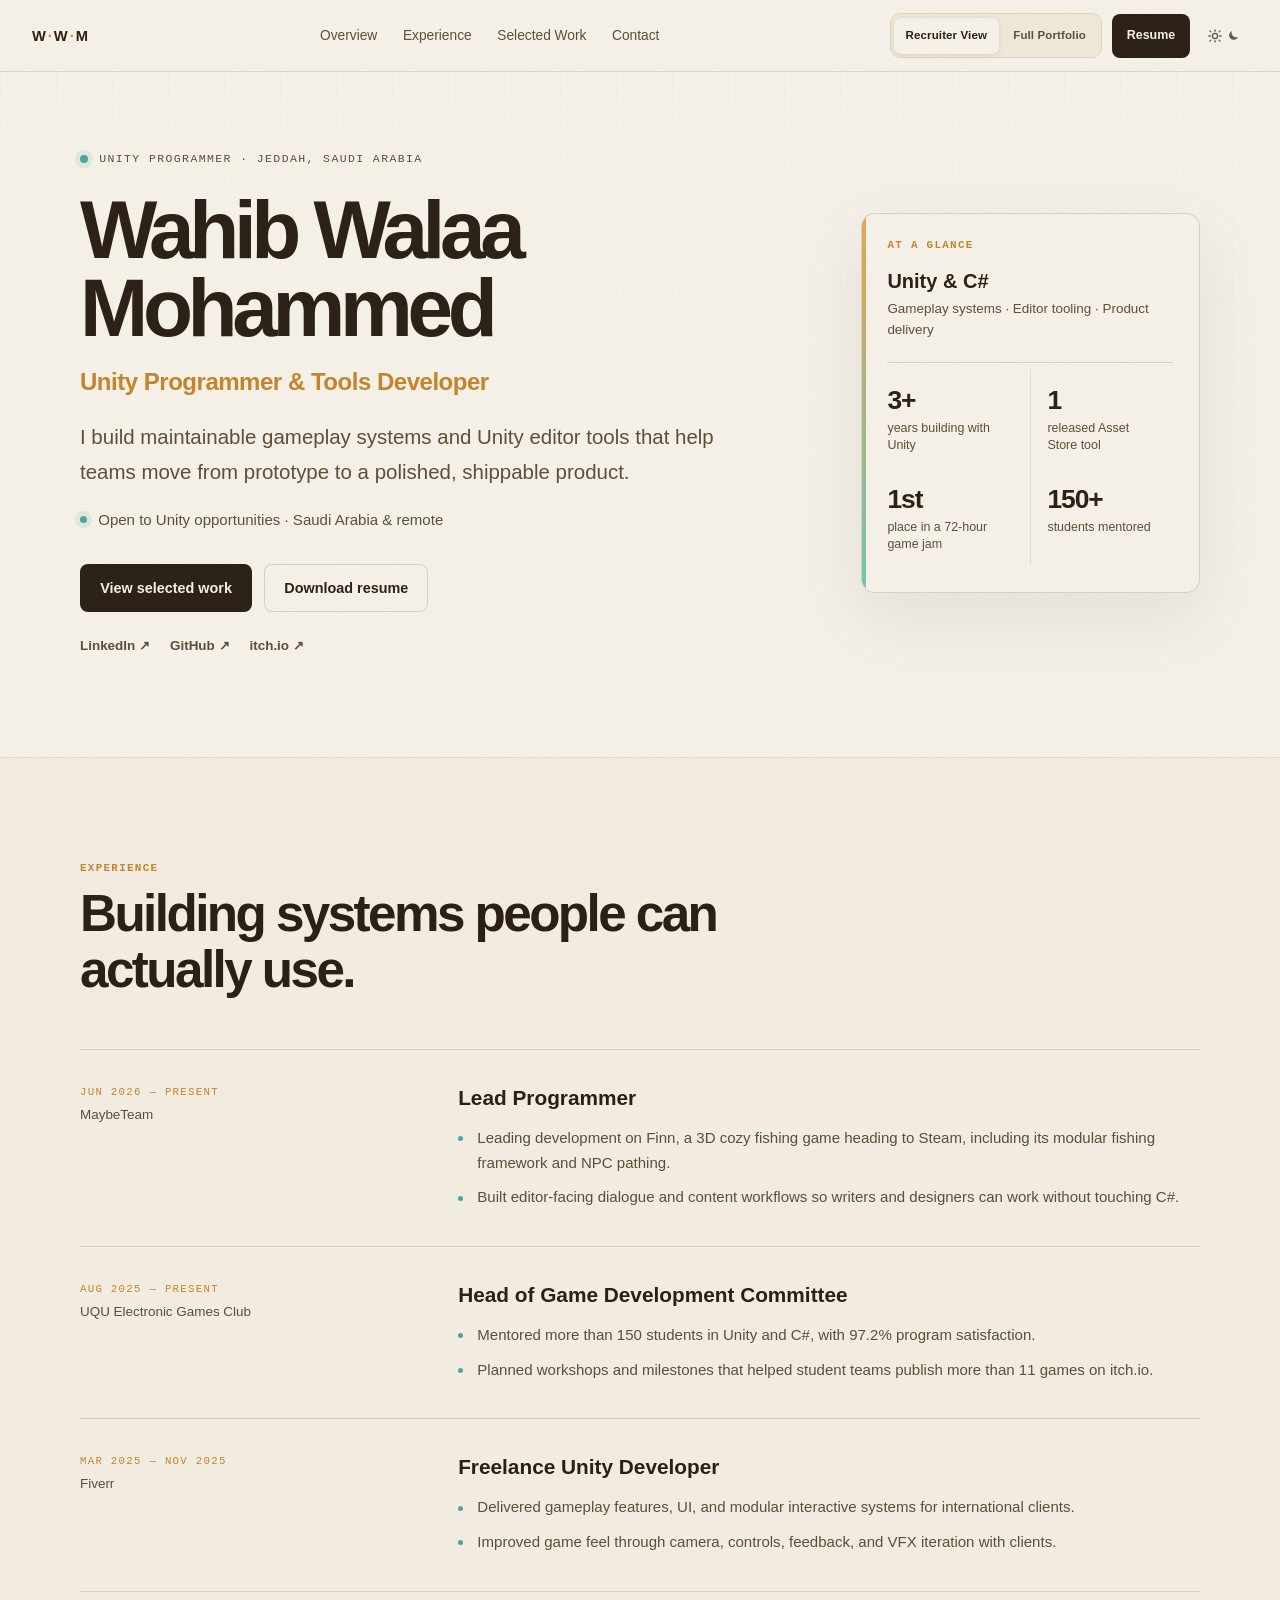
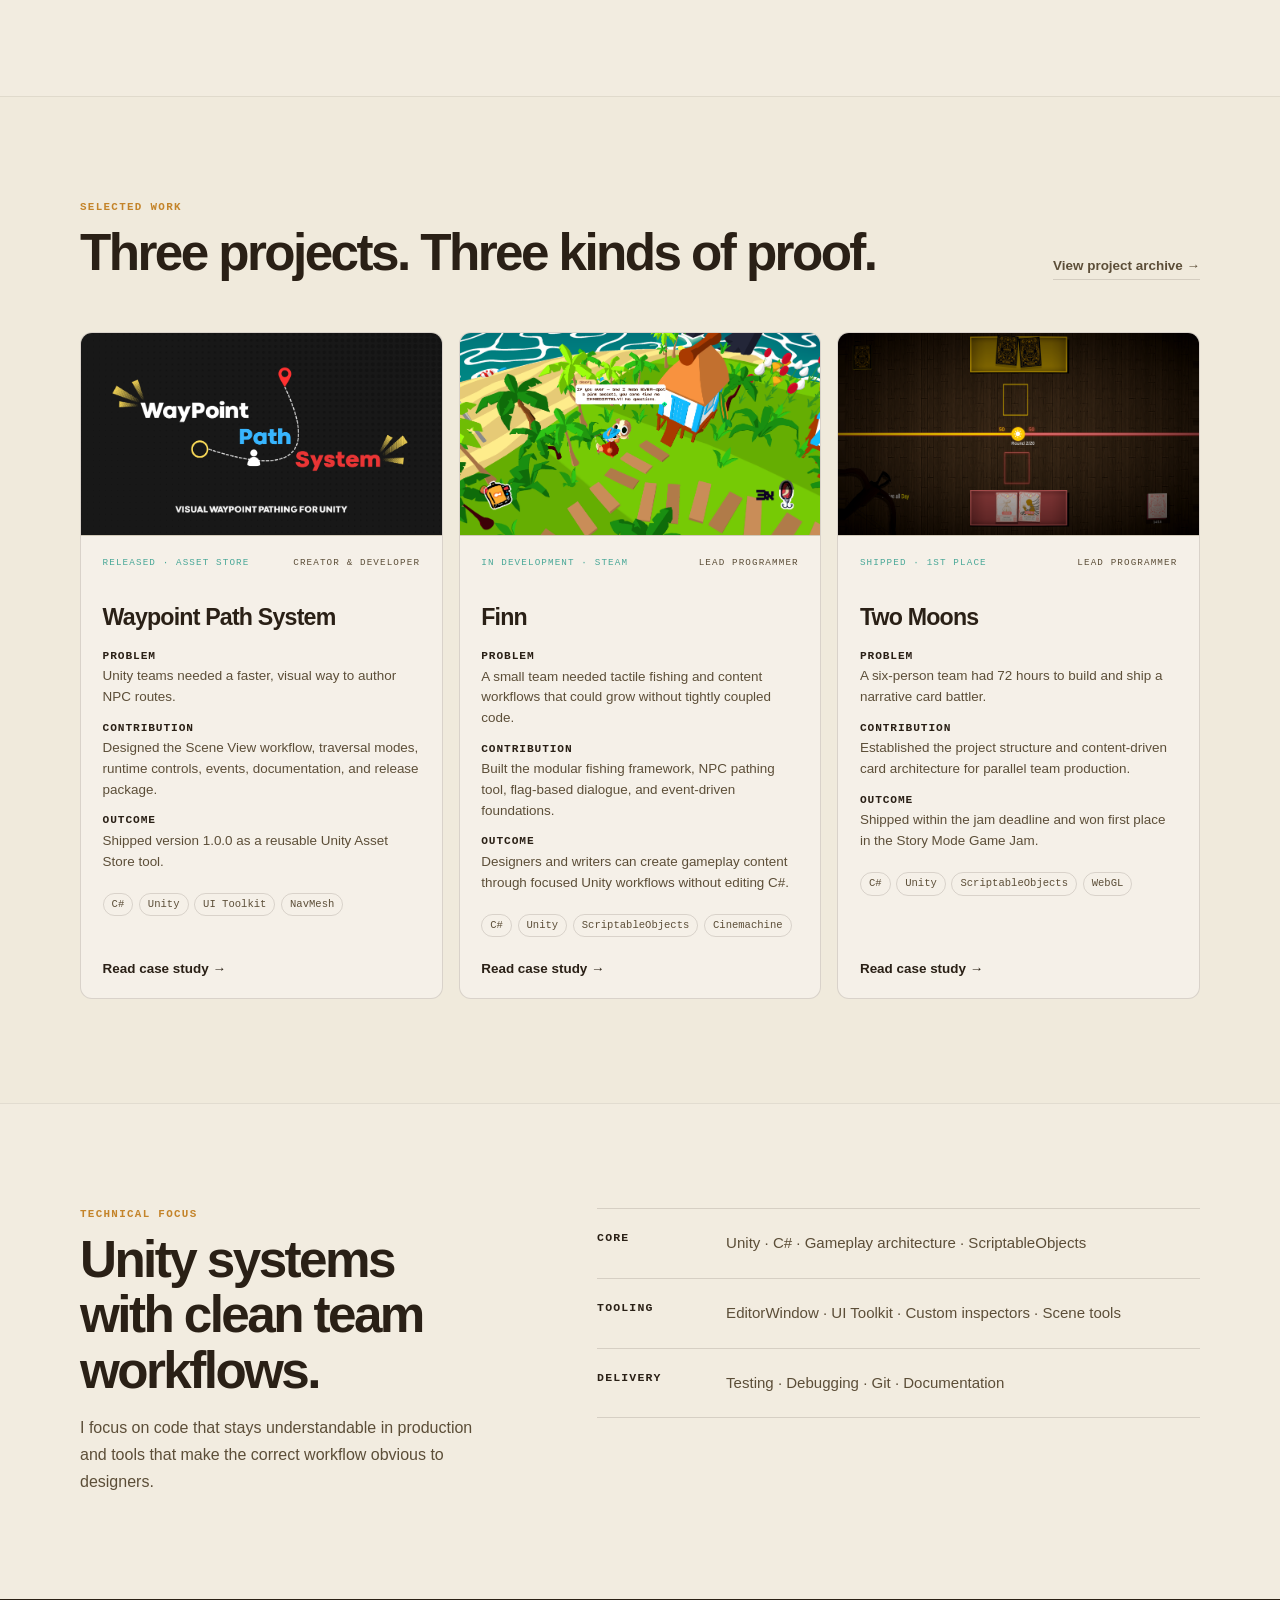
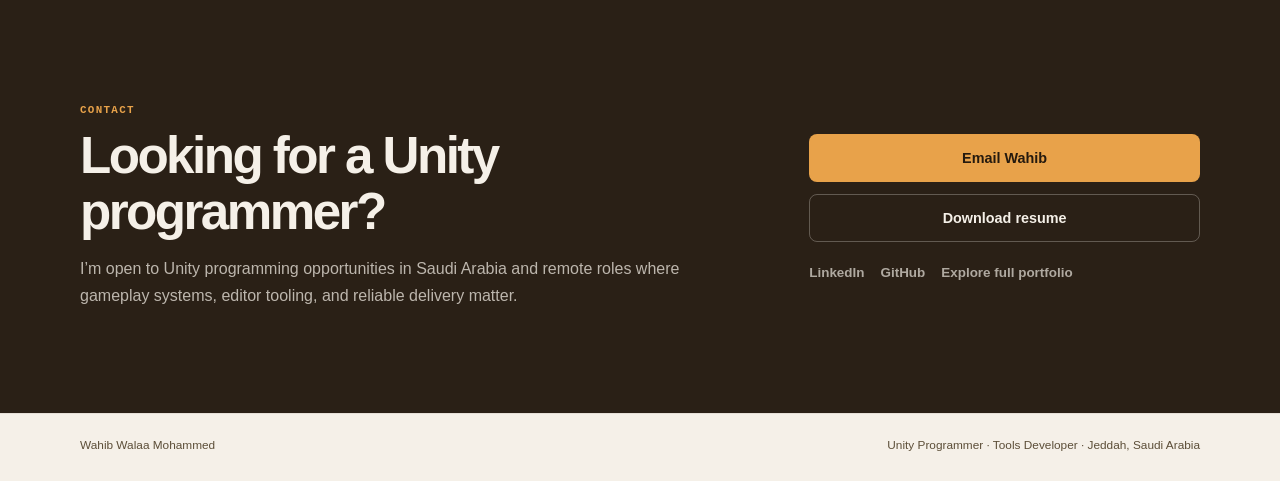
==== commit dcf7cc8d: "feat: add recruiter portfolio view and case studies" ====
--- a/index.html
+++ b/index.html
@@ -1,18 +1,19 @@
 <!DOCTYPE html>
-<html lang="en">
+<html lang="en" data-view="recruiter">
 <head>
     <meta charset="UTF-8">
     <meta name="viewport" content="width=device-width, initial-scale=1.0">
     <meta http-equiv="Content-Security-Policy" content="default-src 'self'; script-src 'self' 'unsafe-inline'; style-src 'self' 'unsafe-inline' https://fonts.googleapis.com; font-src https://fonts.gstatic.com; img-src 'self' data: https:; connect-src 'self' https://api.web3forms.com https://abacus.jasoncameron.dev; object-src 'none'; base-uri 'self'; form-action 'self' https://api.web3forms.com;">
-    <title>Wahib Walaa Mohammed — Game Developer</title>
-    <meta name="description" content="Unity C# programmer, game jam champion, and head of a 100-student game dev community. Currently building Finn for Steam.">
-    <meta property="og:title" content="Wahib Walaa Mohammed — Game Developer">
-    <meta property="og:description" content="Unity programmer, game jam champion, head of 100-student game dev community.">
+    <title>Wahib Walaa Mohammed — Unity Programmer &amp; Tools Developer</title>
+    <meta name="description" content="Unity and C# programmer building gameplay systems, editor tools, and shipped game-development products. Based in Saudi Arabia and open to remote opportunities.">
+    <meta property="og:title" content="Wahib Walaa Mohammed — Unity Programmer &amp; Tools Developer">
+    <meta property="og:description" content="Unity and C# programmer focused on gameplay systems, editor tooling, and practical workflows for game teams.">
     <meta name="theme-color" content="#f5f0e8">
     <link rel="preconnect" href="https://fonts.googleapis.com">
     <link rel="preconnect" href="https://fonts.gstatic.com" crossorigin>
     <link href="https://fonts.googleapis.com/css2?family=Caveat:wght@400;500;600;700&family=DM+Sans:ital,opsz,wght@0,9..40,300;0,9..40,400;0,9..40,500;0,9..40,600;1,9..40,300&family=JetBrains+Mono:wght@400;500&display=swap" rel="stylesheet">
     <script defer src="smooth-scroll.js"></script>
+    <script defer src="portfolio-view.js"></script>
     <style>
         /* ============================================================
            ROOT & VARIABLES
@@ -289,11 +290,9 @@
             filter: url('#pen-ink-soft') drop-shadow(0 0.35px 0 rgba(42,32,22,0.10));
         }
 
-        @keyframes floatA { 0%,100%{transform:translateY(0) rotate(0deg)} 40%{transform:translateY(-12px) rotate(2.5deg)} 70%{transform:translateY(-6px) rotate(-1.5deg)} }
         @keyframes floatB { 0%,100%{transform:translateY(0) rotate(0deg)} 35%{transform:translateY(-8px) rotate(-2deg)} 65%{transform:translateY(-14px) rotate(1.5deg)} }
         @keyframes floatC { 0%,100%{transform:translateY(0) rotate(0deg)} 50%{transform:translateY(-10px) rotate(3deg)} }
 
-        .doodle-fish    { top:14%; right:7%;  width:150px; animation: floatA 7s ease-in-out infinite; }
         .doodle-moon    { top:10%; left:62%;  width:100px; animation: floatB 9s ease-in-out infinite; opacity:0.3; }
         .doodle-ctrl    { bottom:18%; right:13%; width:110px; animation: floatC 8s ease-in-out infinite; opacity:0.3; }
         .doodle-squig   { top:62%; left:52%; width:130px; opacity:0.15; }
@@ -2909,13 +2908,24 @@
         }
     </style>
 
-    <!-- Anti-FOUC: set theme before first paint -->
+    <link rel="stylesheet" href="recruiter-view.css">
+
+    <!-- Anti-FOUC: set theme and preferred portfolio view before first paint -->
     <script>
         (function(){
-            var t = localStorage.getItem('wahib-theme');
-            if(t) document.documentElement.setAttribute('data-theme', t);
-            else if(window.matchMedia('(prefers-color-scheme: dark)').matches)
-                document.documentElement.setAttribute('data-theme', 'dark');
+            document.documentElement.classList.add('js');
+            try {
+                var t = localStorage.getItem('wahib-theme');
+                if(t) document.documentElement.setAttribute('data-theme', t);
+                else if(window.matchMedia('(prefers-color-scheme: dark)').matches)
+                    document.documentElement.setAttribute('data-theme', 'dark');
+
+                var v = localStorage.getItem('wahib-portfolio-view');
+                if(v === 'recruiter' || v === 'portfolio')
+                    document.documentElement.setAttribute('data-view', v);
+            } catch (error) {
+                document.documentElement.setAttribute('data-view', 'recruiter');
+            }
         })();
     </script>
 </head>
@@ -2968,8 +2978,14 @@
 
 <!-- NAV -->
 <nav id="navbar" aria-label="Main navigation">
-    <a href="#hero" class="nav-logo">W<span>·</span>W<span>·</span>M</a>
-    <ul class="nav-links">
+    <a href="#recruiter-overview" class="nav-logo" data-view-home>W<span>·</span>W<span>·</span>M</a>
+    <ul class="nav-links" data-view-nav="recruiter">
+        <li><a href="#recruiter-overview" class="nav-link">Overview</a></li>
+        <li><a href="#recruiter-experience" class="nav-link">Experience</a></li>
+        <li><a href="#recruiter-work" class="nav-link">Selected Work</a></li>
+        <li><a href="#recruiter-contact" class="nav-link">Contact</a></li>
+    </ul>
+    <ul class="nav-links" data-view-nav="portfolio">
         <li><a href="#about"    class="nav-link">About</a></li>
         <li><a href="#experience" class="nav-link">Experience</a></li>
         <li><a href="projects.html" class="nav-link">Work</a></li>
@@ -2978,38 +2994,249 @@
         <li><a href="#blog"     class="nav-link">Blog</a></li>
         <li><a href="#contact"  class="nav-link">Contact</a></li>
     </ul>
-    <button class="theme-toggle" id="theme-toggle" aria-label="Toggle dark mode" title="Toggle dark / light mode">
-        <svg aria-hidden="true" width="14" height="14" viewBox="0 0 24 24" fill="none" stroke="currentColor" stroke-width="2.2" stroke-linecap="round">
-            <circle cx="12" cy="12" r="4.4"/>
-            <path d="M12 1.6V4 M12 20V22.4 M4 12H1.6 M22.4 12H20 M4.9 4.9 3.2 3.2 M20.8 20.8 19.1 19.1 M19.1 4.9 20.8 3.2 M3.2 20.8 4.9 19.1"/>
-        </svg>
-        <span class="tt-track" aria-hidden="true"><span class="tt-thumb"></span></span>
-        <svg aria-hidden="true" width="13" height="13" viewBox="0 0 24 24" fill="currentColor" stroke="none">
-            <path d="M20.5 14.8A8.6 8.6 0 0 1 9.2 3.5 8.6 8.6 0 1 0 20.5 14.8Z"/>
-        </svg>
-    </button>
-    <button class="hamburger" id="hamburger" aria-label="Toggle menu" aria-expanded="false">
-        <span></span><span></span><span></span>
-    </button>
+    <div class="nav-actions">
+        <div class="view-switcher" role="group" aria-label="Choose portfolio view">
+            <button type="button" data-view-trigger="recruiter" aria-pressed="true">Recruiter View</button>
+            <button type="button" data-view-trigger="portfolio" aria-pressed="false">Full Portfolio</button>
+        </div>
+        <a href="assets/Wahib_Mohammed_Coop.pdf" download="Wahib_Mohammed_Coop_Resume.pdf" class="nav-resume" data-view-nav="recruiter">Resume</a>
+        <button class="theme-toggle" id="theme-toggle" aria-label="Toggle dark mode" title="Toggle dark / light mode">
+            <svg aria-hidden="true" width="14" height="14" viewBox="0 0 24 24" fill="none" stroke="currentColor" stroke-width="2.2" stroke-linecap="round">
+                <circle cx="12" cy="12" r="4.4"/>
+                <path d="M12 1.6V4 M12 20V22.4 M4 12H1.6 M22.4 12H20 M4.9 4.9 3.2 3.2 M20.8 20.8 19.1 19.1 M19.1 4.9 20.8 3.2 M3.2 20.8 4.9 19.1"/>
+            </svg>
+            <span class="tt-track" aria-hidden="true"><span class="tt-thumb"></span></span>
+            <svg aria-hidden="true" width="13" height="13" viewBox="0 0 24 24" fill="currentColor" stroke="none">
+                <path d="M20.5 14.8A8.6 8.6 0 0 1 9.2 3.5 8.6 8.6 0 1 0 20.5 14.8Z"/>
+            </svg>
+        </button>
+        <button class="hamburger" id="hamburger" aria-label="Toggle menu" aria-expanded="false">
+            <span></span><span></span><span></span>
+        </button>
+    </div>
 </nav>
 
 <!-- MOBILE MENU -->
-<div id="mobile-menu" aria-hidden="true">
-    <a href="#about"    class="nav-link">About</a>
-    <a href="#experience" class="nav-link">Experience</a>
-    <a href="projects.html" class="nav-link">Work</a>
-    <a href="#skills"   class="nav-link">Skills</a>
-    <a href="#jams"     class="nav-link">Jams</a>
-    <a href="blog.html" class="nav-link">Blog</a>
-    <a href="#contact"  class="nav-link">Contact</a>
+<div id="mobile-menu" aria-hidden="true" inert>
+    <div class="mobile-view-switcher view-switcher" role="group" aria-label="Choose portfolio view">
+        <button type="button" data-view-trigger="recruiter" aria-pressed="true">Recruiter View</button>
+        <button type="button" data-view-trigger="portfolio" aria-pressed="false">Full Portfolio</button>
+    </div>
+    <div class="mobile-nav-group" data-view-nav="recruiter">
+        <a href="#recruiter-overview" class="nav-link">Overview</a>
+        <a href="#recruiter-experience" class="nav-link">Experience</a>
+        <a href="#recruiter-work" class="nav-link">Selected Work</a>
+        <a href="#recruiter-contact" class="nav-link">Contact</a>
+        <a href="assets/Wahib_Mohammed_Coop.pdf" download="Wahib_Mohammed_Coop_Resume.pdf" class="mobile-resume-link">Download Resume</a>
+    </div>
+    <div class="mobile-nav-group" data-view-nav="portfolio">
+        <a href="#about" class="nav-link">About</a>
+        <a href="#experience" class="nav-link">Experience</a>
+        <a href="projects.html" class="nav-link">Work</a>
+        <a href="#skills" class="nav-link">Skills</a>
+        <a href="#jams" class="nav-link">Jams</a>
+        <a href="blog.html" class="nav-link">Blog</a>
+        <a href="#contact" class="nav-link">Contact</a>
+    </div>
 </div>
 
 <main>
+<!-- ============================================================
+     RECRUITER VIEW — concise, evidence-first overview
+============================================================ -->
+<div id="recruiter-view" data-view-panel="recruiter">
+    <section class="rv-hero" id="recruiter-overview" aria-labelledby="rv-title">
+        <div class="rv-shell rv-hero-grid">
+            <div class="rv-hero-copy">
+                <p class="rv-eyebrow"><span aria-hidden="true"></span> Unity programmer · Jeddah, Saudi Arabia</p>
+                <h1 id="rv-title">Wahib Walaa Mohammed</h1>
+                <p class="rv-role">Unity Programmer <span aria-hidden="true">&amp;</span> <span class="sr-only">and</span> Tools Developer</p>
+                <p class="rv-intro">I build maintainable gameplay systems and Unity editor tools that help teams move from prototype to a polished, shippable product.</p>
+                <div class="rv-availability"><span aria-hidden="true"></span> Open to Unity opportunities · Saudi Arabia &amp; remote</div>
+                <div class="rv-actions">
+                    <a class="rv-button rv-button-primary" href="#recruiter-work">View selected work</a>
+                    <a class="rv-button rv-button-secondary" href="assets/Wahib_Mohammed_Coop.pdf" download="Wahib_Mohammed_Coop_Resume.pdf">Download resume</a>
+                </div>
+                <div class="rv-profile-links" aria-label="Professional profiles">
+                    <a href="https://www.linkedin.com/in/wahib-mohammed" target="_blank" rel="noopener">LinkedIn <span aria-hidden="true">↗</span></a>
+                    <a href="https://github.com/yqwz1" target="_blank" rel="noopener">GitHub <span aria-hidden="true">↗</span></a>
+                    <a href="https://yqwz1.itch.io" target="_blank" rel="noopener">itch.io <span aria-hidden="true">↗</span></a>
+                </div>
+            </div>
+            <aside class="rv-hero-proof" aria-label="Professional summary">
+                <p class="rv-proof-label">At a glance</p>
+                <div class="rv-proof-primary">
+                    <strong>Unity &amp; C#</strong>
+                    <span>Gameplay systems · Editor tooling · Product delivery</span>
+                </div>
+                <dl class="rv-proof-list">
+                    <div><dt>3+</dt><dd>years building with Unity</dd></div>
+                    <div><dt>1</dt><dd>released Asset Store tool</dd></div>
+                    <div><dt>1st</dt><dd>place in a 72-hour game jam</dd></div>
+                    <div><dt>150+</dt><dd>students mentored</dd></div>
+                </dl>
+            </aside>
+        </div>
+    </section>
+
+    <section class="rv-section" id="recruiter-experience" aria-labelledby="rv-experience-title">
+        <div class="rv-shell">
+            <header class="rv-section-heading">
+                <p class="rv-kicker">Experience</p>
+                <h2 id="rv-experience-title">Building systems people can actually use.</h2>
+            </header>
+            <div class="rv-timeline">
+                <article class="rv-role-card">
+                    <div class="rv-role-meta">
+                        <p>Jun 2026 — Present</p>
+                        <span>MaybeTeam</span>
+                    </div>
+                    <div>
+                        <h3>Lead Programmer</h3>
+                        <ul>
+                            <li>Leading development on Finn, a 3D cozy fishing game heading to Steam, including its modular fishing framework and NPC pathing.</li>
+                            <li>Built editor-facing dialogue and content workflows so writers and designers can work without touching C#.</li>
+                        </ul>
+                    </div>
+                </article>
+                <article class="rv-role-card">
+                    <div class="rv-role-meta">
+                        <p>Aug 2025 — Present</p>
+                        <span>UQU Electronic Games Club</span>
+                    </div>
+                    <div>
+                        <h3>Head of Game Development Committee</h3>
+                        <ul>
+                            <li>Mentored more than 150 students in Unity and C#, with 97.2% program satisfaction.</li>
+                            <li>Planned workshops and milestones that helped student teams publish more than 11 games on itch.io.</li>
+                        </ul>
+                    </div>
+                </article>
+                <article class="rv-role-card">
+                    <div class="rv-role-meta">
+                        <p>Mar 2025 — Nov 2025</p>
+                        <span>Fiverr</span>
+                    </div>
+                    <div>
+                        <h3>Freelance Unity Developer</h3>
+                        <ul>
+                            <li>Delivered gameplay features, UI, and modular interactive systems for international clients.</li>
+                            <li>Improved game feel through camera, controls, feedback, and VFX iteration with clients.</li>
+                        </ul>
+                    </div>
+                </article>
+            </div>
+        </div>
+    </section>
+
+    <section class="rv-section rv-work-section" id="recruiter-work" aria-labelledby="rv-work-title">
+        <div class="rv-shell">
+            <header class="rv-section-heading rv-heading-row">
+                <div>
+                    <p class="rv-kicker">Selected work</p>
+                    <h2 id="rv-work-title">Three projects. Three kinds of proof.</h2>
+                </div>
+                <a class="rv-text-link" href="projects.html">View project archive <span aria-hidden="true">→</span></a>
+            </header>
+            <div class="rv-project-grid">
+                <article class="rv-project-card">
+                    <a class="rv-project-image" href="project-waypoint-path-system.html" aria-label="Read the Waypoint Path System case study">
+                        <img src="images/pathnpc/banner.png" alt="Waypoint Path System visual path-authoring interface in Unity">
+                    </a>
+                    <div class="rv-project-body">
+                        <div class="rv-project-topline"><span>Released · Asset Store</span><span>Creator &amp; Developer</span></div>
+                        <h3>Waypoint Path System</h3>
+                        <dl class="rv-project-evidence">
+                            <div><dt>Problem</dt><dd>Unity teams needed a faster, visual way to author NPC routes.</dd></div>
+                            <div><dt>Contribution</dt><dd>Designed the Scene View workflow, traversal modes, runtime controls, events, documentation, and release package.</dd></div>
+                            <div><dt>Outcome</dt><dd>Shipped version 1.0.0 as a reusable Unity Asset Store tool.</dd></div>
+                        </dl>
+                        <ul class="rv-tech-list" aria-label="Technologies"><li>C#</li><li>Unity</li><li>UI Toolkit</li><li>NavMesh</li></ul>
+                        <a class="rv-case-link" href="project-waypoint-path-system.html">Read case study <span aria-hidden="true">→</span></a>
+                    </div>
+                </article>
+
+                <article class="rv-project-card">
+                    <a class="rv-project-image" href="project-finn.html" aria-label="Read the Finn case study">
+                        <img src="images/finn/image9.png" alt="Dock environment from the 3D cozy fishing game Finn">
+                    </a>
+                    <div class="rv-project-body">
+                        <div class="rv-project-topline"><span>In development · Steam</span><span>Lead Programmer</span></div>
+                        <h3>Finn</h3>
+                        <dl class="rv-project-evidence">
+                            <div><dt>Problem</dt><dd>A small team needed tactile fishing and content workflows that could grow without tightly coupled code.</dd></div>
+                            <div><dt>Contribution</dt><dd>Built the modular fishing framework, NPC pathing tool, flag-based dialogue, and event-driven foundations.</dd></div>
+                            <div><dt>Outcome</dt><dd>Designers and writers can create gameplay content through focused Unity workflows without editing C#.</dd></div>
+                        </dl>
+                        <ul class="rv-tech-list" aria-label="Technologies"><li>C#</li><li>Unity</li><li>ScriptableObjects</li><li>Cinemachine</li></ul>
+                        <a class="rv-case-link" href="project-finn.html">Read case study <span aria-hidden="true">→</span></a>
+                    </div>
+                </article>
+
+                <article class="rv-project-card">
+                    <a class="rv-project-image" href="project-two-moons.html" aria-label="Read the Two Moons case study">
+                        <img src="images/two-moons/image3.png" alt="Narrative card battle from Two Moons">
+                    </a>
+                    <div class="rv-project-body">
+                        <div class="rv-project-topline"><span>Shipped · 1st Place</span><span>Lead Programmer</span></div>
+                        <h3>Two Moons</h3>
+                        <dl class="rv-project-evidence">
+                            <div><dt>Problem</dt><dd>A six-person team had 72 hours to build and ship a narrative card battler.</dd></div>
+                            <div><dt>Contribution</dt><dd>Established the project structure and content-driven card architecture for parallel team production.</dd></div>
+                            <div><dt>Outcome</dt><dd>Shipped within the jam deadline and won first place in the Story Mode Game Jam.</dd></div>
+                        </dl>
+                        <ul class="rv-tech-list" aria-label="Technologies"><li>C#</li><li>Unity</li><li>ScriptableObjects</li><li>WebGL</li></ul>
+                        <a class="rv-case-link" href="project-two-moons.html">Read case study <span aria-hidden="true">→</span></a>
+                    </div>
+                </article>
+            </div>
+        </div>
+    </section>
+
+    <section class="rv-section" id="recruiter-skills" aria-labelledby="rv-skills-title">
+        <div class="rv-shell rv-skills-layout">
+            <header class="rv-section-heading">
+                <p class="rv-kicker">Technical focus</p>
+                <h2 id="rv-skills-title">Unity systems with clean team workflows.</h2>
+                <p>I focus on code that stays understandable in production and tools that make the correct workflow obvious to designers.</p>
+            </header>
+            <div class="rv-skill-groups">
+                <div><h3>Core</h3><p>Unity · C# · Gameplay architecture · ScriptableObjects</p></div>
+                <div><h3>Tooling</h3><p>EditorWindow · UI Toolkit · Custom inspectors · Scene tools</p></div>
+                <div><h3>Delivery</h3><p>Testing · Debugging · Git · Documentation</p></div>
+            </div>
+        </div>
+    </section>
+
+    <section class="rv-section rv-contact" id="recruiter-contact" aria-labelledby="rv-contact-title">
+        <div class="rv-shell rv-contact-grid">
+            <div>
+                <p class="rv-kicker">Contact</p>
+                <h2 id="rv-contact-title">Looking for a Unity programmer?</h2>
+                <p>I’m open to Unity programming opportunities in Saudi Arabia and remote roles where gameplay systems, editor tooling, and reliable delivery matter.</p>
+            </div>
+            <div class="rv-contact-actions">
+                <a class="rv-button rv-button-primary" href="mailto:wahib.w.mohammed@gmail.com">Email Wahib</a>
+                <a class="rv-button rv-button-secondary" href="assets/Wahib_Mohammed_Coop.pdf" download="Wahib_Mohammed_Coop_Resume.pdf">Download resume</a>
+                <div class="rv-contact-links">
+                    <a href="https://www.linkedin.com/in/wahib-mohammed" target="_blank" rel="noopener">LinkedIn</a>
+                    <a href="https://github.com/yqwz1" target="_blank" rel="noopener">GitHub</a>
+                    <button type="button" data-view-trigger="portfolio">Explore full portfolio</button>
+                </div>
+            </div>
+        </div>
+    </section>
+
+    <footer class="rv-footer">
+        <div class="rv-shell"><span>Wahib Walaa Mohammed</span><span>Unity Programmer · Tools Developer · Jeddah, Saudi Arabia</span></div>
+    </footer>
+</div>
+
 <!-- ============================================================
      BACKGROUND HAND-DRAWN DECORATION
      (scattered across the full page, behind everything)
 ============================================================ -->
-<div id="bg-sketches" aria-hidden="true">
+<div id="bg-sketches" aria-hidden="true" data-view-panel="portfolio">
     <!-- Scattered stars cluster -->
     <svg class="sk-svg" style="top:56%;left:38%;width:70px;height:60px;" viewBox="0 0 70 60" fill="none" xmlns="http://www.w3.org/2000/svg">
         <path d="M15 10 L17 16 L23 18 L17 20 L15 26 L13 20 L7 18 L13 16Z" fill="#e8a24a"/>
@@ -3018,12 +3245,6 @@
         <path d="M60 35 L61 37.5 L63.5 38.5 L61 39.5 L60 42 L59 39.5 L56.5 38.5 L59 37.5Z" fill="#e8a24a"/>
         <circle cx="8" cy="38" r="2" fill="#e8a24a"/>
         <circle cx="42" cy="22" r="1.5" fill="#e8a24a"/>
-    </svg>
-
-    <!-- Doodle explosion / burst (top left corner accent) -->
-    <svg class="sk-svg" style="top:0%;left:0%;width:80px;height:80px;" viewBox="0 0 80 80" fill="none" xmlns="http://www.w3.org/2000/svg">
-        <path d="M5 5 L20 30 M5 5 L30 20 M5 5 L32 8 M5 5 L8 32 M5 5 L25 25"
-              stroke="#e8a24a" stroke-width="1.5" stroke-linecap="round"/>
     </svg>
 
     <!-- ═══════════════════════════════════════════════════
@@ -3431,19 +3652,8 @@
 <!-- ============================================================
      HERO
 ============================================================ -->
-<section id="hero" aria-label="Introduction">
+<section id="hero" aria-label="Introduction" data-view-panel="portfolio">
     <div class="hero-doodles">
-        <!-- Fish doodle — for Finn -->
-        <svg class="doodle doodle-fish" viewBox="0 0 160 90" fill="none" xmlns="http://www.w3.org/2000/svg">
-            <path d="M21 46 C42 17 94 14 121 43 C105 70 51 78 21 46 Z" stroke="#d4910a" stroke-width="2.7" fill="none"/>
-            <path d="M31 51 C52 69 91 68 112 51" stroke="#e8a24a" stroke-width="0.95" opacity="0.5" fill="none"/>
-            <path d="M121 43 C130 38 139 31 145 27 C142 35 140 42 139 46 C143 53 145 59 145 64 C138 59 129 51 121 47" stroke="#d4910a" stroke-width="2.4" fill="none"/>
-            <path d="M45 36 C48 32 54 35 53 40 C51 44 45 42 45 36 Z" fill="#2a2016"/>
-            <path d="M62 32 C70 27 80 28 87 32 M64 57 C74 61 84 60 91 56 M37 46 C33 41 33 35 35 30" stroke="#d4910a" stroke-width="1.45" fill="none"/>
-            <path d="M70 20 C72 15 74 12 77 9" stroke="#4aa898" stroke-width="1.4" fill="none" stroke-dasharray="3 3"/>
-            <path d="M75 8 C77 5 81 7 80 10 C79 13 75 12 75 8 Z" fill="#4aa898"/>
-        </svg>
-
         <!-- Two Moons doodle -->
         <svg class="doodle doodle-moon" viewBox="0 0 110 110" fill="none" xmlns="http://www.w3.org/2000/svg">
             <path d="M51 18 C31 15 14 33 13 54 C12 76 30 92 51 89 C42 80 36 69 36 58 C36 42 45 28 60 21 C57 19 54 18 51 18 Z" stroke="#795ab5" stroke-width="2.5" fill="none"/>
@@ -3504,7 +3714,7 @@
 <!-- ============================================================
      ABOUT
 ============================================================ -->
-<section id="about" aria-label="About Wahib" style="position:relative;">
+<section id="about" aria-label="About Wahib" style="position:relative;" data-view-panel="portfolio">
     <aside class="field-note field-note-yellow" style="top:14%;right:2%;--note-rot:3deg;">
         <span class="field-note-label">debug note</span>
         The bug was state. It is usually state.
@@ -3606,7 +3816,7 @@
 <!-- ============================================================
      EXPERIENCE — Detective Crime Board
 ============================================================ -->
-<section id="experience" aria-label="Experience">
+<section id="experience" aria-label="Experience" data-view-panel="portfolio">
     <aside class="field-note field-note-blue" style="top:25%;left:1.5%;--note-rot:-4deg;">
         <span class="field-note-label">working rule</span>
         Make the workflow obvious. Keep the clever part underneath.
@@ -3801,7 +4011,7 @@
 <!-- ============================================================
      PROJECTS
 ============================================================ -->
-<section id="projects" aria-label="Featured projects">
+<section id="projects" aria-label="Featured projects" data-view-panel="portfolio">
     <aside class="field-note field-note-pink" style="top:22%;left:1%;--note-rot:2deg;">
         <span class="field-note-label">prototype note</span>
         A prototype is an argument you can play.
@@ -3917,6 +4127,7 @@
                     </div>
 
                     <div class="project-links">
+                        <a href="project-finn.html" class="project-link">Read case study →</a>
                         <a href="#" class="project-link">Steam (coming soon) →</a>
                     </div>
                 </div>
@@ -3991,6 +4202,7 @@
                     </div>
 
                     <div class="project-links">
+                        <a href="project-two-moons.html" class="project-link">Read case study →</a>
                         <a href="https://yqwz1.itch.io" target="_blank" rel="noopener" class="project-link">Play on itch.io →</a>
                     </div>
                 </div>
@@ -4063,6 +4275,7 @@
                     </div>
 
                     <div class="project-links">
+                        <a href="project-easy-dialogue.html" class="project-link">Read case study →</a>
                         <a href="https://github.com/yqwz1" target="_blank" rel="noopener" class="project-link">GitHub →</a>
                     </div>
                 </div>
@@ -4166,6 +4379,7 @@
                     </div>
 
                     <div class="project-links">
+                        <a href="project-waypoint-path-system.html" class="project-link">Read case study →</a>
                         <a href="https://assetstore.unity.com/packages/tools/game-toolkits/waypoint-path-system-390624" target="_blank" rel="noopener" class="project-link">Unity Asset Store →</a>
                         <a href="https://github.com/yqwz1/waypoint-path-system-tool" target="_blank" rel="noopener" class="project-link">GitHub &amp; docs →</a>
                     </div>
@@ -4185,7 +4399,7 @@
 <!-- ============================================================
      SKILLS
 ============================================================ -->
-<section id="skills" aria-label="How Wahib builds" style="position:relative;">
+<section id="skills" aria-label="How Wahib builds" style="position:relative;" data-view-panel="portfolio">
     <aside class="field-note field-note-green" style="top:24%;right:1.5%;--note-rot:-3deg;">
         <span class="field-note-label">architecture</span>
         Abstractions must earn their rent.
@@ -4299,7 +4513,7 @@
 <!-- ============================================================
      GAME JAMS
 ============================================================ -->
-<section id="jams" aria-label="Game jam history" style="position:relative;">
+<section id="jams" aria-label="Game jam history" style="position:relative;" data-view-panel="portfolio">
     <aside class="field-note field-note-orange" style="top:32%;right:2%;--note-rot:4deg;">
         <span class="field-note-label">72-hour truth</span>
         The deadline removed three “essential” features.
@@ -4364,7 +4578,7 @@
 <!-- ============================================================
      BLOG
 ============================================================ -->
-<section id="blog" aria-label="Blog" data-mode="preview">
+<section id="blog" aria-label="Blog" data-mode="preview" data-view-panel="portfolio">
     <aside class="field-note field-note-blue" style="top:18%;left:1.5%;--note-rot:-2deg;">
         <span class="field-note-label">editorial policy</span>
         If the useful part fits in a paragraph, I stop there.
@@ -4452,7 +4666,7 @@
 </section>
 
 <!-- Blog post viewer modal -->
-<div id="blog-modal" aria-hidden="true">
+<div id="blog-modal" aria-hidden="true" data-view-panel="portfolio">
     <div class="blog-modal-paper">
         <button id="blog-modal-close" aria-label="Close">✕</button>
         <article id="blog-modal-content"></article>
@@ -4470,7 +4684,7 @@
 <!-- ============================================================
      CONTACT
 ============================================================ -->
-<section id="contact" aria-label="Contact" style="position:relative;">
+<section id="contact" aria-label="Contact" style="position:relative;" data-view-panel="portfolio">
     <aside class="field-note field-note-yellow" style="top:25%;left:1.5%;--note-rot:3deg;">
         <span class="field-note-label">before we start</span>
         Good briefs welcome. Vague ones get questions.
@@ -4574,7 +4788,7 @@
 </main>
 
 <!-- FOOTER -->
-<footer id="footer">
+<footer id="footer" data-view-panel="portfolio">
     <div class="footer-inner">
         <div>
             <div class="footer-name">Wahib Walaa Mohammed</div>
@@ -4592,12 +4806,13 @@
 
 <button id="btt" aria-label="Back to top">↑</button>
 <div id="toast" role="status" aria-live="polite"></div>
+<div id="view-status" class="sr-only" role="status" aria-live="polite"></div>
 
 <!-- ============================================================
      FOREGROUND DOODLES — each anchored to a sticker via data-anchor.
      JS positions them relative to the sticker's real bounding box.
 ============================================================ -->
-<div id="fg-doodles" aria-hidden="true">
+<div id="fg-doodles" aria-hidden="true" data-view-panel="portfolio">
 
     <!-- ── HERO ── -->
     <!-- Scribbled crayon loop around the shipped-work sticker -->
@@ -4923,12 +5138,14 @@
     burger.classList.toggle('open', open);
     burger.setAttribute('aria-expanded', open);
     mMenu.setAttribute('aria-hidden', !open);
+    mMenu.toggleAttribute('inert', !open);
 });
 mMenu.querySelectorAll('a').forEach(a=> a.addEventListener('click', ()=>{
     mMenu.classList.remove('open');
     burger.classList.remove('open');
     burger.setAttribute('aria-expanded','false');
     mMenu.setAttribute('aria-hidden','true');
+    mMenu.setAttribute('inert', '');
 }));
 
 /* ============================================================
--- a/recruiter-view.css
+++ b/recruiter-view.css
@@ -0,0 +1,928 @@
+/* Recruiter view
+   A restrained, evidence-first layer over the existing sketchbook portfolio. */
+
+[data-view-panel][hidden],
+[data-view-nav][hidden] {
+    display: none !important;
+}
+
+.sr-only {
+    position: absolute;
+    width: 1px;
+    height: 1px;
+    padding: 0;
+    margin: -1px;
+    overflow: hidden;
+    clip: rect(0, 0, 0, 0);
+    white-space: nowrap;
+    border: 0;
+}
+
+html:not(.js) .view-switcher {
+    display: none !important;
+}
+
+html[data-view="recruiter"] [data-view-panel="portfolio"],
+html[data-view="recruiter"] [data-view-nav="portfolio"],
+html[data-view="portfolio"] [data-view-panel="recruiter"],
+html[data-view="portfolio"] [data-view-nav="recruiter"] {
+    display: none !important;
+}
+
+.nav-actions {
+    display: flex;
+    align-items: center;
+    gap: 0.65rem;
+}
+
+.view-switcher {
+    display: inline-flex;
+    align-items: center;
+    gap: 0.2rem;
+    padding: 0.22rem;
+    border: 1px solid var(--paper-darker);
+    border-radius: 10px;
+    background: color-mix(in srgb, var(--paper-dark) 74%, transparent);
+}
+
+.view-switcher button {
+    min-height: 36px;
+    padding: 0.45rem 0.72rem;
+    border: 0;
+    border-radius: 7px;
+    background: transparent;
+    color: var(--ink-light);
+    font: 600 0.72rem/1 var(--font-body);
+    letter-spacing: 0.01em;
+    cursor: pointer;
+}
+
+.view-switcher button[aria-pressed="true"] {
+    color: var(--ink);
+    background: var(--paper);
+    box-shadow: 0 1px 4px rgba(42, 32, 22, 0.12);
+}
+
+.view-switcher button:hover:not([aria-pressed="true"]) {
+    color: var(--ink);
+}
+
+.view-switcher button:focus-visible,
+.nav-resume:focus-visible,
+.rv-button:focus-visible,
+.rv-text-link:focus-visible,
+.rv-case-link:focus-visible,
+.rv-profile-links a:focus-visible,
+.rv-contact-links :is(a, button):focus-visible,
+.rv-project-image:focus-visible {
+    outline: 3px solid var(--teal-dark);
+    outline-offset: 3px;
+}
+
+.nav-resume {
+    display: inline-flex;
+    min-height: 44px;
+    align-items: center;
+    justify-content: center;
+    padding: 0 0.9rem;
+    border-radius: 8px;
+    background: var(--ink);
+    color: var(--paper);
+    font: 600 0.78rem/1 var(--font-body);
+    text-decoration: none;
+}
+
+.mobile-view-switcher,
+.mobile-nav-group {
+    display: none;
+}
+
+/* Recruiter navigation deliberately reads like a product header, not a sketch. */
+html[data-view="recruiter"] {
+    scroll-padding-top: 76px;
+}
+
+html[data-view="recruiter"] body {
+    background: var(--paper);
+}
+
+html[data-view="recruiter"] #navbar,
+html[data-view="recruiter"] #navbar.scrolled {
+    min-height: 72px;
+    padding: 0.7rem 2rem;
+    background: color-mix(in srgb, var(--paper) 94%, transparent);
+    border-bottom: 1px solid color-mix(in srgb, var(--ink) 13%, transparent);
+    backdrop-filter: blur(18px);
+}
+
+html[data-view="recruiter"] .nav-logo {
+    display: inline-flex;
+    min-height: 44px;
+    align-items: center;
+    font-family: var(--font-body);
+    font-size: 0.92rem;
+    font-weight: 700;
+    letter-spacing: 0.13em;
+}
+
+html[data-view="recruiter"] .nav-logo:hover {
+    animation: none;
+    color: var(--amber-dark);
+}
+
+html[data-view="recruiter"] #navbar > .nav-links {
+    gap: clamp(1rem, 2vw, 1.8rem);
+}
+
+html[data-view="recruiter"] #navbar > .nav-links .nav-link {
+    font: 500 0.86rem/1.2 var(--font-body);
+}
+
+html[data-view="recruiter"] .theme-toggle {
+    min-width: 44px;
+    min-height: 44px;
+    justify-content: center;
+    opacity: 0.74;
+}
+
+html[data-view="recruiter"] .theme-toggle .tt-track {
+    display: none;
+}
+
+html[data-view="recruiter"] #scroll-progress,
+html[data-view="recruiter"] #btt {
+    display: none !important;
+}
+
+#recruiter-view {
+    --rv-line: color-mix(in srgb, var(--ink) 14%, transparent);
+    --rv-soft-line: color-mix(in srgb, var(--ink) 8%, transparent);
+    --rv-surface: color-mix(in srgb, var(--paper-dark) 62%, var(--paper));
+    --rv-muted-surface: color-mix(in srgb, var(--paper-dark) 45%, transparent);
+    position: relative;
+    isolation: isolate;
+    min-height: 100vh;
+    color: var(--ink);
+    font-family: var(--font-body);
+}
+
+#recruiter-view::before {
+    content: '';
+    position: absolute;
+    inset: 0 0 auto;
+    z-index: -1;
+    height: 760px;
+    background:
+        linear-gradient(90deg, color-mix(in srgb, var(--amber) 9%, transparent) 1px, transparent 1px),
+        linear-gradient(color-mix(in srgb, var(--amber) 9%, transparent) 1px, transparent 1px);
+    background-size: 56px 56px;
+    mask-image: linear-gradient(to bottom, #000 0%, transparent 86%);
+    opacity: 0.55;
+    pointer-events: none;
+}
+
+.rv-shell {
+    width: min(1120px, calc(100% - 3rem));
+    margin-inline: auto;
+}
+
+.rv-hero {
+    padding: 9.5rem 0 6.5rem;
+}
+
+.rv-hero-grid {
+    display: grid;
+    grid-template-columns: minmax(0, 1.4fr) minmax(320px, 0.7fr);
+    gap: clamp(3rem, 8vw, 7rem);
+    align-items: center;
+}
+
+.rv-eyebrow,
+.rv-kicker,
+.rv-proof-label,
+.rv-role-meta p,
+.rv-project-topline {
+    font-family: var(--font-mono);
+    text-transform: uppercase;
+    letter-spacing: 0.12em;
+}
+
+.rv-eyebrow {
+    display: flex;
+    align-items: center;
+    gap: 0.7rem;
+    margin-bottom: 1.6rem;
+    color: var(--ink-light);
+    font-size: 0.72rem;
+    font-weight: 500;
+}
+
+.rv-eyebrow > span,
+.rv-availability > span {
+    display: inline-block;
+    flex: 0 0 auto;
+    width: 8px;
+    height: 8px;
+    border-radius: 50%;
+    background: var(--teal-dark);
+    box-shadow: 0 0 0 5px color-mix(in srgb, var(--teal) 18%, transparent);
+}
+
+.rv-hero h1 {
+    max-width: 800px;
+    margin: 0;
+    font-family: var(--font-body);
+    font-size: clamp(3rem, 6.4vw, 5.6rem);
+    font-weight: 600;
+    line-height: 0.96;
+    letter-spacing: -0.065em;
+}
+
+.rv-role {
+    margin-top: 1.25rem;
+    color: var(--amber-dark);
+    font-size: clamp(1.15rem, 2vw, 1.5rem);
+    font-weight: 600;
+    letter-spacing: -0.02em;
+}
+
+.rv-intro {
+    max-width: 660px;
+    margin-top: 1.5rem;
+    color: var(--ink-light);
+    font-size: clamp(1.08rem, 1.6vw, 1.28rem);
+    line-height: 1.7;
+}
+
+.rv-availability {
+    display: flex;
+    align-items: center;
+    gap: 0.7rem;
+    margin-top: 1.35rem;
+    color: var(--ink-light);
+    font-size: 0.94rem;
+}
+
+.rv-availability > span {
+    width: 7px;
+    height: 7px;
+}
+
+.rv-actions {
+    display: flex;
+    flex-wrap: wrap;
+    gap: 0.75rem;
+    margin-top: 2.25rem;
+}
+
+.rv-button {
+    display: inline-flex;
+    min-height: 48px;
+    align-items: center;
+    justify-content: center;
+    padding: 0.8rem 1.2rem;
+    border: 1px solid transparent;
+    border-radius: 8px;
+    font-size: 0.9rem;
+    font-weight: 600;
+    text-decoration: none;
+    transition: transform 160ms ease, background 160ms ease, border-color 160ms ease;
+}
+
+.rv-button:hover {
+    transform: translateY(-2px);
+}
+
+.rv-button-primary {
+    background: var(--ink);
+    color: var(--paper);
+}
+
+.rv-button-primary:hover {
+    background: var(--amber-dark);
+    color: #fff;
+}
+
+.rv-button-secondary {
+    border-color: var(--rv-line);
+    background: color-mix(in srgb, var(--paper) 76%, transparent);
+    color: var(--ink);
+}
+
+.rv-button-secondary:hover {
+    border-color: var(--amber-dark);
+    background: color-mix(in srgb, var(--amber) 8%, var(--paper));
+}
+
+.rv-profile-links {
+    display: flex;
+    flex-wrap: wrap;
+    gap: 1.25rem;
+    margin-top: 1.65rem;
+}
+
+.rv-profile-links a,
+.rv-text-link,
+.rv-case-link,
+.rv-contact-links :is(a, button) {
+    color: var(--ink-light);
+    font-size: 0.84rem;
+    font-weight: 600;
+    text-decoration: none;
+}
+
+.rv-profile-links a:hover,
+.rv-text-link:hover,
+.rv-case-link:hover,
+.rv-contact-links :is(a, button):hover {
+    color: var(--amber-dark);
+}
+
+.rv-hero-proof {
+    position: relative;
+    overflow: hidden;
+    padding: 1.6rem;
+    border: 1px solid var(--rv-line);
+    border-radius: 14px;
+    background: color-mix(in srgb, var(--paper) 88%, transparent);
+    box-shadow: 0 24px 70px rgba(42, 32, 22, 0.08);
+}
+
+.rv-hero-proof::before {
+    content: '';
+    position: absolute;
+    inset: 0 auto 0 0;
+    width: 4px;
+    background: linear-gradient(var(--amber), var(--teal));
+}
+
+.rv-proof-label,
+.rv-kicker {
+    color: var(--amber-dark);
+    font-size: 0.68rem;
+    font-weight: 600;
+}
+
+.rv-proof-primary {
+    display: grid;
+    gap: 0.35rem;
+    padding: 1.2rem 0 1.35rem;
+    border-bottom: 1px solid var(--rv-line);
+}
+
+.rv-proof-primary strong {
+    font-size: 1.25rem;
+}
+
+.rv-proof-primary span {
+    color: var(--ink-light);
+    font-size: 0.84rem;
+    line-height: 1.55;
+}
+
+.rv-proof-list {
+    display: grid;
+    grid-template-columns: 1fr 1fr;
+    margin-top: 0.35rem;
+}
+
+.rv-proof-list div {
+    padding: 1rem 0.75rem 0.8rem 0;
+}
+
+.rv-proof-list div:nth-child(even) {
+    padding-left: 1rem;
+    border-left: 1px solid var(--rv-soft-line);
+}
+
+.rv-proof-list dt {
+    font-size: 1.65rem;
+    font-weight: 600;
+    letter-spacing: -0.04em;
+}
+
+.rv-proof-list dd {
+    margin-top: 0.25rem;
+    color: var(--ink-light);
+    font-size: 0.78rem;
+    line-height: 1.4;
+}
+
+.rv-section {
+    padding: 6.5rem 0;
+    border-top: 1px solid var(--rv-soft-line);
+}
+
+.rv-section:nth-of-type(even) {
+    background: var(--rv-muted-surface);
+}
+
+.rv-section-heading {
+    max-width: 680px;
+    margin-bottom: 3.25rem;
+}
+
+.rv-section-heading h2,
+.rv-contact h2 {
+    margin-top: 0.75rem;
+    font-family: var(--font-body);
+    font-size: clamp(2rem, 4vw, 3.5rem);
+    font-weight: 600;
+    line-height: 1.08;
+    letter-spacing: -0.05em;
+}
+
+.rv-section-heading > p:last-child,
+.rv-contact-grid > div > p:last-child {
+    margin-top: 1rem;
+    color: var(--ink-light);
+    font-size: 1rem;
+    line-height: 1.7;
+}
+
+.rv-heading-row {
+    display: flex;
+    max-width: none;
+    align-items: end;
+    justify-content: space-between;
+    gap: 2rem;
+}
+
+.rv-text-link {
+    flex: 0 0 auto;
+    padding-bottom: 0.35rem;
+    border-bottom: 1px solid var(--rv-line);
+}
+
+.rv-timeline {
+    border-top: 1px solid var(--rv-line);
+}
+
+.rv-role-card {
+    display: grid;
+    grid-template-columns: minmax(190px, 0.65fr) minmax(0, 1.6fr);
+    gap: clamp(2rem, 6vw, 6rem);
+    padding: 2.25rem 0;
+    border-bottom: 1px solid var(--rv-line);
+}
+
+.rv-role-meta p {
+    color: var(--amber-dark);
+    font-size: 0.67rem;
+}
+
+.rv-role-meta span {
+    display: block;
+    margin-top: 0.55rem;
+    color: var(--ink-light);
+    font-size: 0.84rem;
+}
+
+.rv-role-card h3 {
+    font-family: var(--font-body);
+    font-size: 1.3rem;
+    font-weight: 600;
+}
+
+.rv-role-card ul {
+    display: grid;
+    gap: 0.6rem;
+    margin: 1rem 0 0;
+    padding: 0;
+    list-style: none;
+}
+
+.rv-role-card li {
+    position: relative;
+    padding-left: 1.2rem;
+    color: var(--ink-light);
+    font-size: 0.94rem;
+    line-height: 1.65;
+}
+
+.rv-role-card li::before {
+    content: '';
+    position: absolute;
+    top: 0.68em;
+    left: 0;
+    width: 5px;
+    height: 5px;
+    border-radius: 50%;
+    background: var(--teal-dark);
+}
+
+.rv-work-section {
+    background: var(--rv-surface) !important;
+}
+
+.rv-project-grid {
+    display: grid;
+    grid-template-columns: repeat(3, minmax(0, 1fr));
+    gap: 1rem;
+}
+
+.rv-project-card {
+    display: flex;
+    min-width: 0;
+    flex-direction: column;
+    overflow: hidden;
+    border: 1px solid var(--rv-line);
+    border-radius: 12px;
+    background: var(--paper);
+}
+
+.rv-project-image {
+    display: block;
+    aspect-ratio: 16 / 9;
+    overflow: hidden;
+    border-bottom: 1px solid var(--rv-line);
+    background: var(--paper-dark);
+}
+
+.rv-project-image img {
+    width: 100%;
+    height: 100%;
+    object-fit: cover;
+    transition: transform 240ms ease;
+}
+
+.rv-project-image:hover img {
+    transform: scale(1.025);
+}
+
+.rv-project-body {
+    display: flex;
+    flex: 1;
+    flex-direction: column;
+    padding: 1.35rem;
+}
+
+.rv-project-topline {
+    display: flex;
+    min-height: 2.2rem;
+    justify-content: space-between;
+    gap: 0.8rem;
+    color: var(--ink-light);
+    font-size: 0.58rem;
+    line-height: 1.4;
+}
+
+.rv-project-topline span:first-child {
+    color: var(--teal-dark);
+}
+
+.rv-project-card h3 {
+    margin-top: 0.7rem;
+    font-family: var(--font-body);
+    font-size: 1.45rem;
+    font-weight: 600;
+    letter-spacing: -0.035em;
+}
+
+.rv-project-evidence {
+    display: grid;
+    gap: 0.85rem;
+    margin-top: 1.2rem;
+}
+
+.rv-project-evidence div {
+    display: grid;
+    gap: 0.2rem;
+}
+
+.rv-project-evidence dt {
+    color: var(--ink);
+    font: 600 0.7rem/1.2 var(--font-mono);
+    text-transform: uppercase;
+    letter-spacing: 0.08em;
+}
+
+.rv-project-evidence dd {
+    color: var(--ink-light);
+    font-size: 0.84rem;
+    line-height: 1.55;
+}
+
+.rv-tech-list {
+    display: flex;
+    flex-wrap: wrap;
+    gap: 0.35rem;
+    margin: 1.25rem 0 0;
+    padding: 0;
+    list-style: none;
+}
+
+.rv-tech-list li {
+    padding: 0.35rem 0.5rem;
+    border: 1px solid var(--rv-line);
+    border-radius: 999px;
+    color: var(--ink-light);
+    font: 500 0.66rem/1 var(--font-mono);
+}
+
+.rv-case-link {
+    align-self: flex-start;
+    margin-top: auto;
+    padding-top: 1.5rem;
+    color: var(--ink);
+}
+
+.rv-skills-layout {
+    display: grid;
+    grid-template-columns: minmax(0, 0.8fr) minmax(0, 1.2fr);
+    gap: clamp(3rem, 9vw, 8rem);
+    align-items: start;
+}
+
+.rv-skills-layout .rv-section-heading {
+    margin-bottom: 0;
+}
+
+.rv-skill-groups {
+    border-top: 1px solid var(--rv-line);
+}
+
+.rv-skill-groups > div {
+    display: grid;
+    grid-template-columns: 105px 1fr;
+    gap: 1.5rem;
+    padding: 1.4rem 0;
+    border-bottom: 1px solid var(--rv-line);
+}
+
+.rv-skill-groups h3 {
+    font-family: var(--font-mono);
+    font-size: 0.72rem;
+    text-transform: uppercase;
+    letter-spacing: 0.1em;
+}
+
+.rv-skill-groups p {
+    color: var(--ink-light);
+    font-size: 0.94rem;
+    line-height: 1.6;
+}
+
+.rv-contact {
+    background: var(--ink) !important;
+    color: var(--paper);
+}
+
+.rv-contact-grid {
+    display: grid;
+    grid-template-columns: minmax(0, 1.1fr) minmax(300px, 0.7fr);
+    gap: clamp(3rem, 9vw, 8rem);
+    align-items: center;
+}
+
+.rv-contact .rv-kicker {
+    color: var(--amber);
+}
+
+.rv-contact-grid > div > p:last-child {
+    color: color-mix(in srgb, var(--paper) 72%, transparent);
+}
+
+.rv-contact .rv-button-primary {
+    background: var(--amber);
+    color: #251a0e;
+}
+
+.rv-contact .rv-button-secondary {
+    border-color: color-mix(in srgb, var(--paper) 28%, transparent);
+    background: transparent;
+    color: var(--paper);
+}
+
+.rv-contact-actions {
+    display: grid;
+    gap: 0.75rem;
+}
+
+.rv-contact-links {
+    display: flex;
+    flex-wrap: wrap;
+    gap: 1rem;
+    margin-top: 0.7rem;
+}
+
+.rv-contact-links :is(a, button) {
+    padding: 0;
+    border: 0;
+    background: transparent;
+    color: color-mix(in srgb, var(--paper) 66%, transparent);
+    cursor: pointer;
+}
+
+.rv-footer {
+    padding: 1.5rem 0;
+    border-top: 1px solid var(--rv-soft-line);
+}
+
+.rv-footer .rv-shell {
+    display: flex;
+    justify-content: space-between;
+    gap: 1rem;
+    color: var(--ink-light);
+    font-size: 0.74rem;
+}
+
+html[data-theme="dark"] .view-switcher button[aria-pressed="true"] {
+    background: #22283a;
+    box-shadow: 0 1px 6px rgba(0, 0, 0, 0.45);
+}
+
+html[data-theme="dark"] .nav-resume,
+html[data-theme="dark"] .rv-button-primary {
+    background: var(--amber);
+    color: #181107;
+}
+
+html[data-theme="dark"] #recruiter-view {
+    --rv-surface: #0a0d13;
+    --rv-muted-surface: rgba(255, 255, 255, 0.018);
+}
+
+html[data-theme="dark"] .rv-hero-proof,
+html[data-theme="dark"] .rv-project-card {
+    background: #141925;
+    box-shadow: 0 24px 70px rgba(0, 0, 0, 0.28);
+}
+
+@media (max-width: 1180px) {
+    #navbar > .nav-links,
+    #navbar .view-switcher,
+    #navbar .nav-resume {
+        display: none !important;
+    }
+
+    .hamburger {
+        display: flex;
+        min-width: 44px;
+        min-height: 44px;
+        align-items: center;
+        justify-content: center;
+    }
+
+    html[data-view="recruiter"] #mobile-menu {
+        justify-content: flex-start;
+        gap: 1.2rem;
+        overflow-y: auto;
+        padding: 6.2rem 1.5rem 2rem;
+    }
+
+    #mobile-menu .mobile-view-switcher {
+        display: flex;
+        width: 100%;
+    }
+
+    #mobile-menu .mobile-view-switcher button {
+        flex: 1;
+        min-height: 44px;
+    }
+
+    #mobile-menu .mobile-nav-group:not([hidden]) {
+        display: grid;
+        width: 100%;
+    }
+
+    html[data-view="recruiter"] #mobile-menu .nav-link,
+    html[data-view="recruiter"] #mobile-menu .mobile-resume-link {
+        display: flex;
+        min-height: 56px;
+        align-items: center;
+        border-bottom: 1px solid var(--paper-darker);
+        color: var(--ink);
+        font: 600 1.15rem/1.2 var(--font-body);
+        text-decoration: none;
+    }
+
+    html[data-view="recruiter"] #mobile-menu .mobile-resume-link {
+        margin-top: 1rem;
+        justify-content: center;
+        border: 0;
+        border-radius: 8px;
+        background: var(--ink);
+        color: var(--paper);
+        font-size: 0.9rem;
+    }
+}
+
+@media (max-width: 980px) {
+    .rv-hero-grid,
+    .rv-skills-layout,
+    .rv-contact-grid {
+        grid-template-columns: 1fr;
+    }
+
+    .rv-hero-proof {
+        max-width: 620px;
+    }
+
+    .rv-project-grid {
+        grid-template-columns: 1fr;
+    }
+
+    .rv-project-card {
+        display: grid;
+        grid-template-columns: minmax(250px, 0.72fr) minmax(0, 1.28fr);
+    }
+
+    .rv-project-image {
+        min-height: 100%;
+        aspect-ratio: auto;
+        border-right: 1px solid var(--rv-line);
+        border-bottom: 0;
+    }
+}
+
+@media (max-width: 680px) {
+    .rv-shell {
+        width: min(100% - 2rem, 1120px);
+    }
+
+    .rv-hero {
+        padding: 7.6rem 0 4.5rem;
+    }
+
+    .rv-hero-grid {
+        gap: 2.5rem;
+    }
+
+    .rv-hero h1 {
+        font-size: clamp(2.8rem, 14vw, 4.4rem);
+        letter-spacing: -0.06em;
+    }
+
+    .rv-intro {
+        font-size: 1rem;
+    }
+
+    .rv-actions .rv-button {
+        width: 100%;
+    }
+
+    .rv-profile-links {
+        column-gap: 0.8rem;
+        row-gap: 0.25rem;
+    }
+
+    .rv-profile-links a,
+    .rv-text-link,
+    .rv-case-link,
+    .rv-contact-links :is(a, button) {
+        display: inline-flex;
+        min-height: 44px;
+        align-items: center;
+    }
+
+    .rv-section {
+        padding: 4.5rem 0;
+    }
+
+    .rv-section-heading {
+        margin-bottom: 2.25rem;
+    }
+
+    .rv-heading-row {
+        align-items: flex-start;
+        flex-direction: column;
+    }
+
+    .rv-role-card {
+        grid-template-columns: 1fr;
+        gap: 1rem;
+    }
+
+    .rv-project-card {
+        display: flex;
+    }
+
+    .rv-project-image {
+        aspect-ratio: 16 / 9;
+        border-right: 0;
+        border-bottom: 1px solid var(--rv-line);
+    }
+
+    .rv-project-topline {
+        min-height: 0;
+        flex-direction: column;
+        gap: 0.25rem;
+    }
+
+    .rv-skill-groups > div {
+        grid-template-columns: 1fr;
+        gap: 0.55rem;
+    }
+
+    .rv-footer .rv-shell {
+        flex-direction: column;
+    }
+}
+
+@media (prefers-reduced-motion: reduce) {
+    .rv-button,
+    .rv-project-image img {
+        transition: none;
+    }
+}
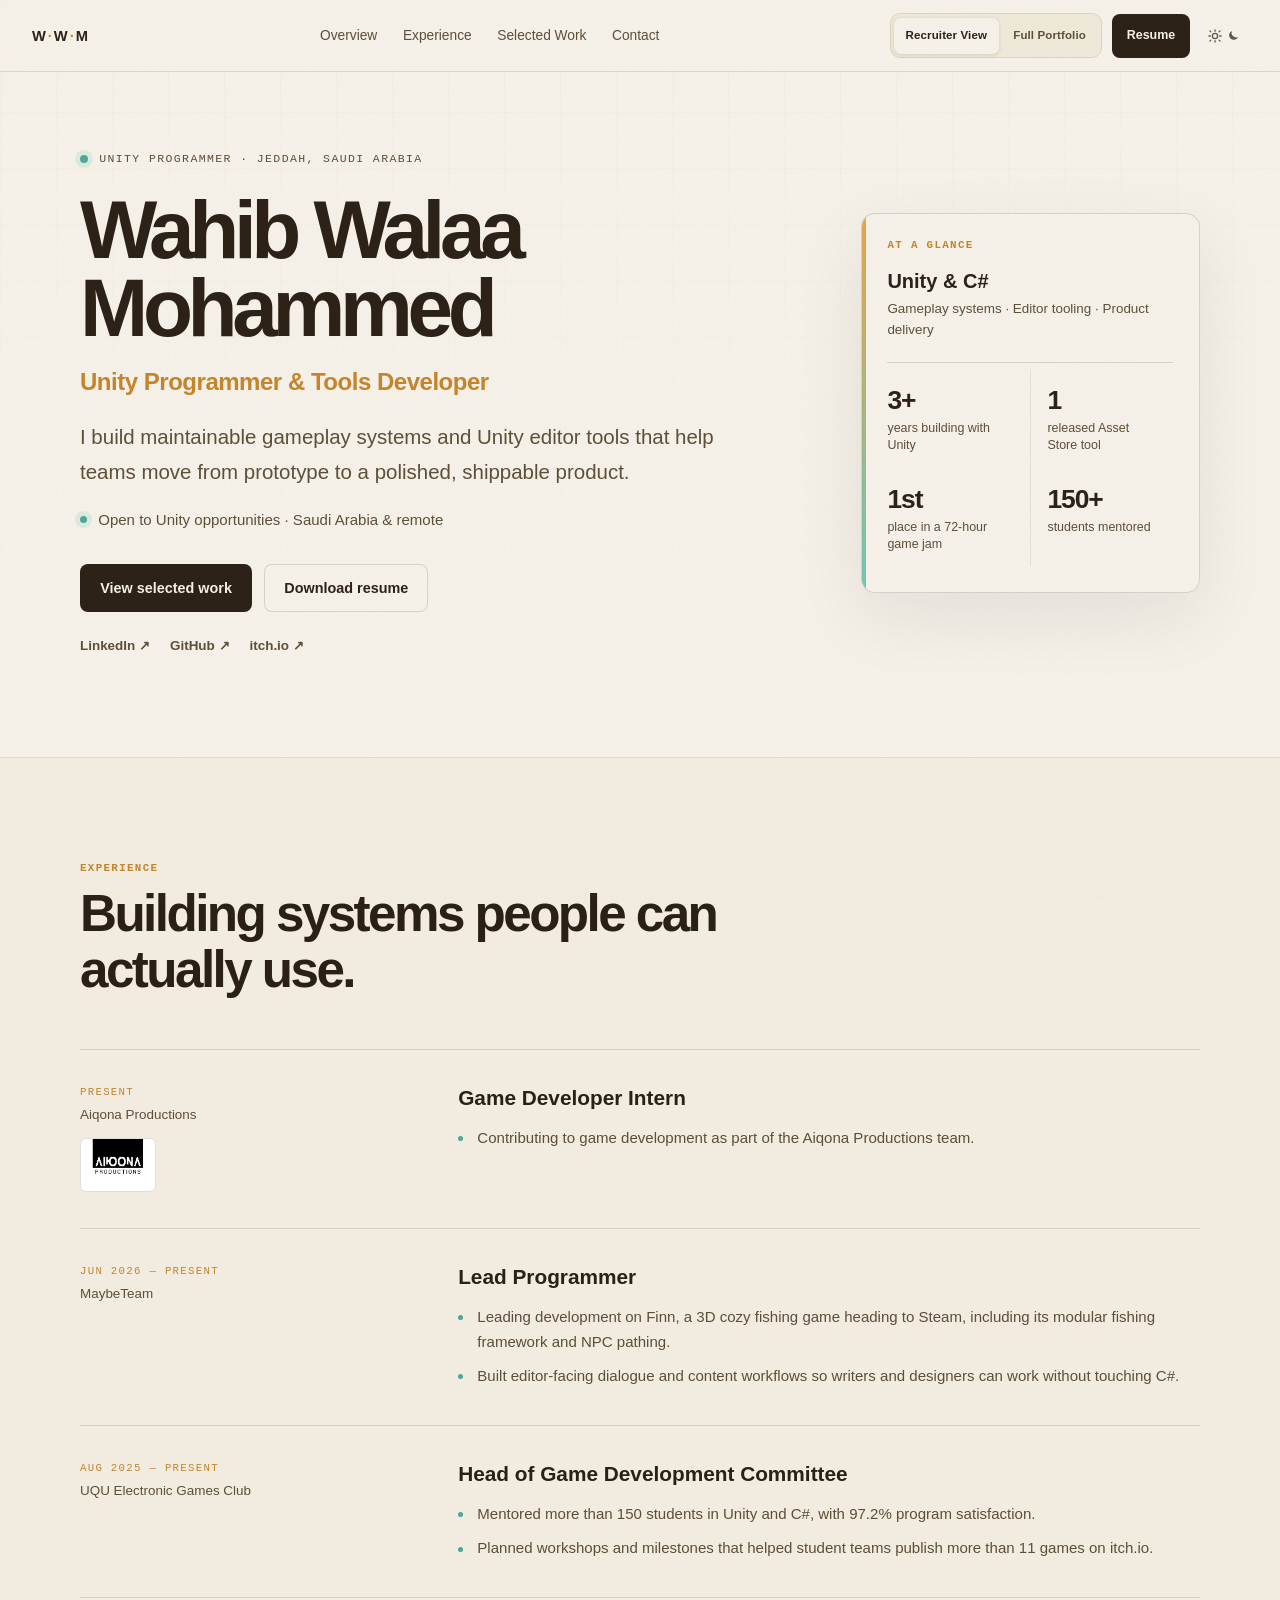
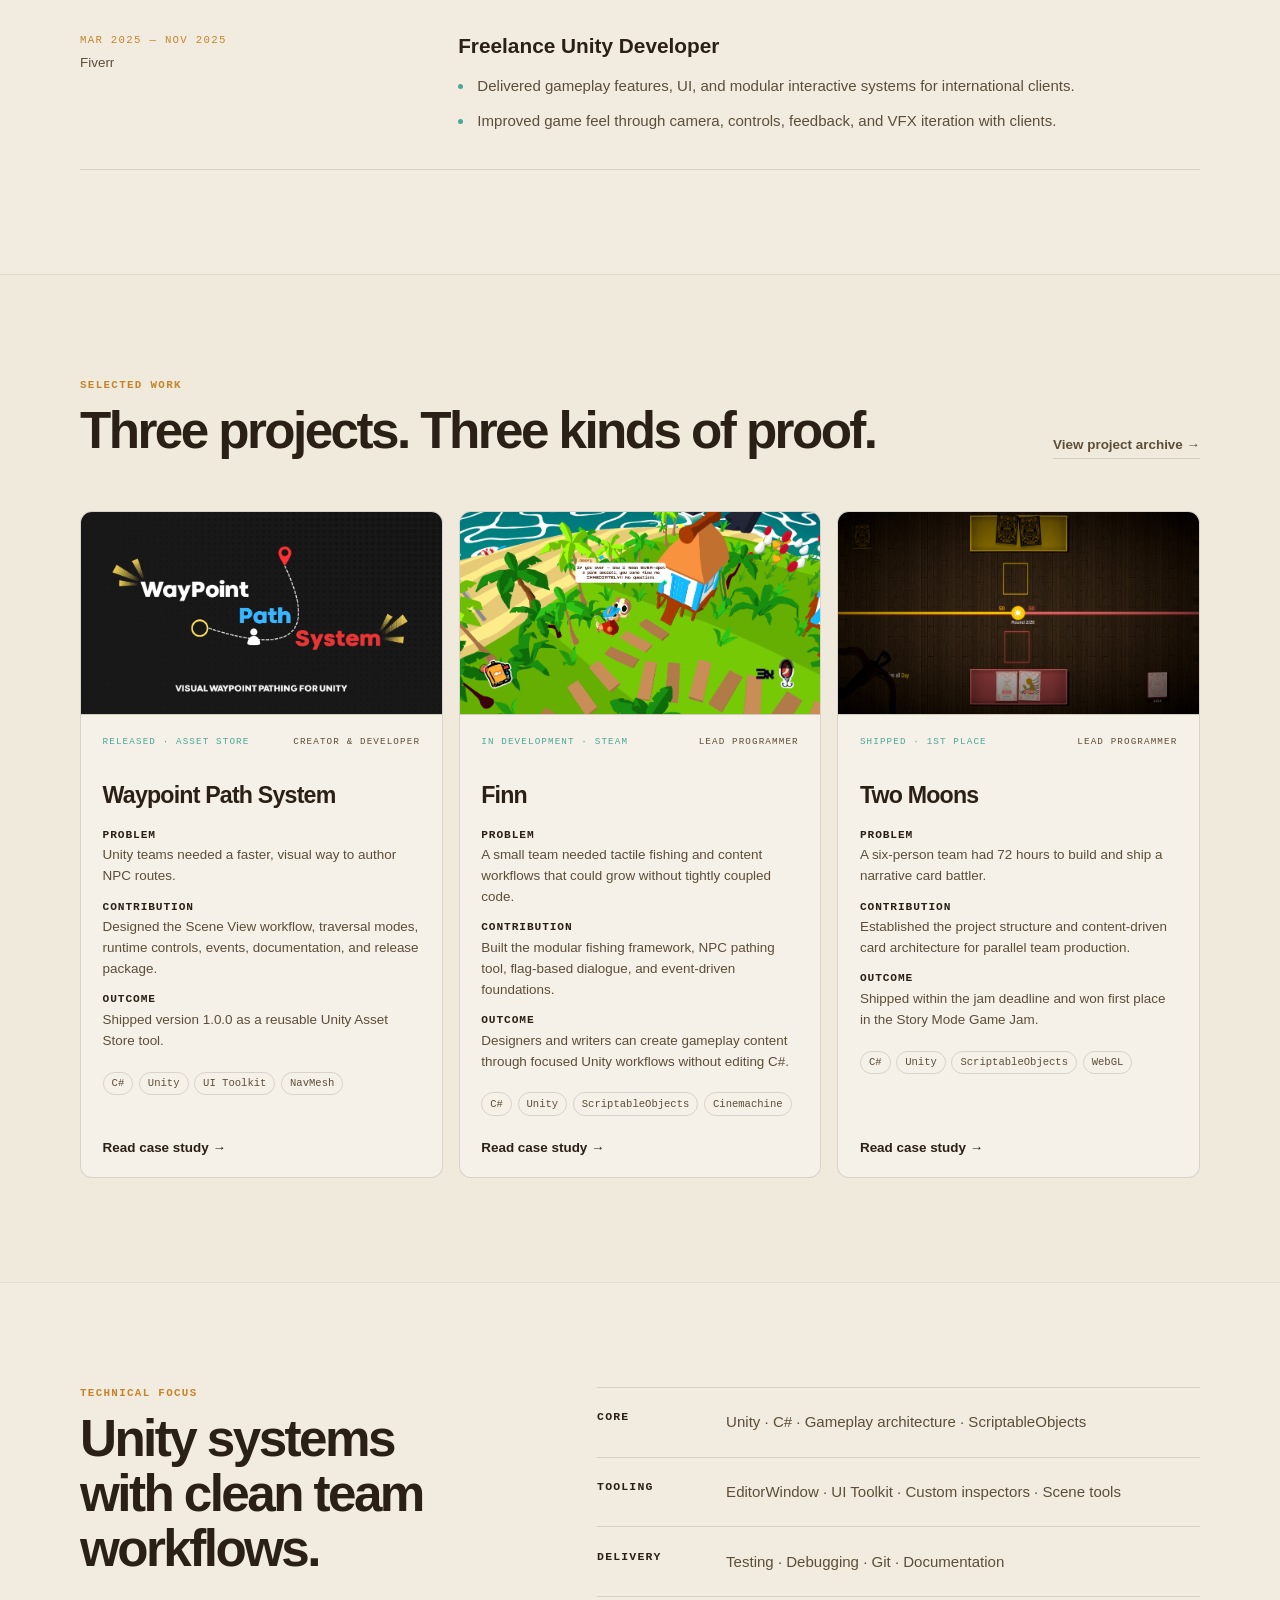
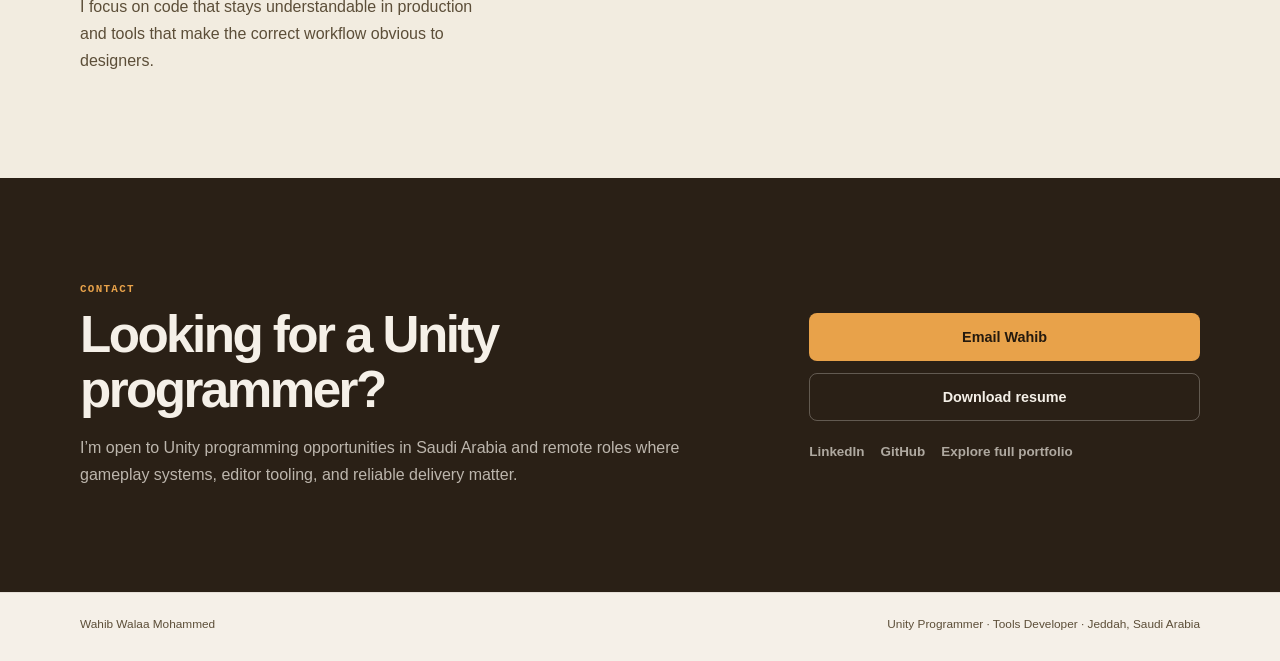
==== commit 32267ae7: "Add Aiqona Productions internship experience" ====
--- a/index.html
+++ b/index.html
@@ -469,7 +469,7 @@
             position: relative;
             max-width: 1080px;
             margin: 0 auto;
-            min-height: 1280px;
+            min-height: 1700px;
             z-index: 3;
         }
         /* SVG strings overlay */
@@ -491,6 +491,7 @@
         .crime-row-1 { top: 40px; }
         .crime-row-2 { top: 460px; }
         .crime-row-3 { top: 880px; }
+        .crime-row-4 { top: 1300px; }
 
         /* Cards — aged case file paper */
         .case-card {
@@ -640,6 +641,10 @@
             width: 100%; height: 100%;
             object-fit: cover;
         }
+        .case-photo img.case-photo-logo {
+            object-fit: contain;
+            background: #fff;
+        }
         .case-photo-stencil {
             font-family: var(--font-mono); font-weight: 700;
             font-size: 0.68rem; letter-spacing: 0.18em;
@@ -693,20 +698,23 @@
             transform: rotate(32deg);
         }
 
-        /* Row 1: card left, polaroid right */
+        /* Odd rows: card left, polaroid right */
         .crime-row-1 .case-card { left: 30px; top: 50px; transform: rotate(-1.3deg); }
         .crime-row-1 .case-pin  { left: 188px; top: 38px; }
         .crime-row-1 .case-polaroid { right: 80px; top: 60px; transform: rotate(4deg); }
 
-        /* Row 2: polaroid left, card right */
+        /* Even rows: polaroid left, card right */
         .crime-row-2 .case-card { right: 30px; top: 50px; transform: rotate(1.6deg); }
         .crime-row-2 .case-pin  { right: 220px; top: 38px; }
         .crime-row-2 .case-polaroid { left: 80px; top: 60px; transform: rotate(-3.5deg); }
 
-        /* Row 3: card left, polaroid right */
         .crime-row-3 .case-card { left: 30px; top: 50px; transform: rotate(-0.9deg); }
         .crime-row-3 .case-pin  { left: 188px; top: 38px; }
         .crime-row-3 .case-polaroid { right: 80px; top: 60px; transform: rotate(3deg); }
+
+        .crime-row-4 .case-card { right: 30px; top: 50px; transform: rotate(1.1deg); }
+        .crime-row-4 .case-pin  { right: 220px; top: 38px; }
+        .crime-row-4 .case-polaroid { left: 80px; top: 60px; transform: rotate(-3deg); }
 
         /* Hover — straighten + lift, matching site-wide spring */
         .case-card:hover {
@@ -3088,6 +3096,19 @@
             <div class="rv-timeline">
                 <article class="rv-role-card">
                     <div class="rv-role-meta">
+                        <p>Present</p>
+                        <span>Aiqona Productions</span>
+                        <img class="rv-role-logo" src="images/portraits/aiqona-productions.jpg" alt="" loading="lazy" decoding="async">
+                    </div>
+                    <div>
+                        <h3>Game Developer Intern</h3>
+                        <ul>
+                            <li>Contributing to game development as part of the Aiqona Productions team.</li>
+                        </ul>
+                    </div>
+                </article>
+                <article class="rv-role-card">
+                    <div class="rv-role-meta">
                         <p>Jun 2026 — Present</p>
                         <span>MaybeTeam</span>
                     </div>
@@ -3834,7 +3855,7 @@
     <div class="crime-board">
         <!-- SVG with curvy red yarn connecting the pins -->
         <svg class="crime-strings"
-             viewBox="0 0 1080 1280"
+             viewBox="0 0 1080 1700"
              preserveAspectRatio="none"
              aria-hidden="true">
             <defs>
@@ -3856,6 +3877,7 @@
                 Pin1 = (201, 91)    [row1, card-left]
                 Pin2 = (847, 511)   [row2, card-right]
                 Pin3 = (201, 931)   [row3, card-left]
+                Pin4 = (847, 1351)  [row4, card-right]
                 Curves sag naturally between pins for that loose-yarn look.
             -->
 
@@ -3864,7 +3886,8 @@
                      L 201 91
                      C 220 250, 880 360, 847 511
                      C 820 660, 220 780, 201 931
-                     L 201 1300"
+                     C 220 1080, 880 1200, 847 1351
+                     L 847 1720"
                   stroke="rgba(20,5,0,0.55)"
                   stroke-width="9"
                   stroke-linecap="round"
@@ -3877,7 +3900,8 @@
                      L 201 91
                      C 220 250, 880 360, 847 511
                      C 820 660, 220 780, 201 931
-                     L 201 1300"
+                     C 220 1080, 880 1200, 847 1351
+                     L 847 1720"
                   stroke="url(#yarn-grad)"
                   stroke-width="6.5"
                   stroke-linecap="round"
@@ -3889,7 +3913,8 @@
                      L 201 91
                      C 220 250, 880 360, 847 511
                      C 820 660, 220 780, 201 931
-                     L 201 1300"
+                     C 220 1080, 880 1200, 847 1351
+                     L 847 1720"
                   stroke="#ef5d4a"
                   stroke-width="2"
                   stroke-linecap="round"
@@ -3903,7 +3928,8 @@
                      L 201 91
                      C 220 250, 880 360, 847 511
                      C 820 660, 220 780, 201 931
-                     L 201 1300"
+                     C 220 1080, 880 1200, 847 1351
+                     L 847 1720"
                   stroke="rgba(255,180,160,0.55)"
                   stroke-width="0.8"
                   stroke-linecap="round"
@@ -3911,11 +3937,40 @@
                   opacity="0.8"/>
         </svg>
 
-        <!-- ── ROW 1: MaybeTeam (card left, photo right) ── -->
+        <!-- ── ROW 1: Aiqona Productions (card left, logo right) ── -->
         <div class="crime-row crime-row-1">
             <article class="case-card pin-in">
                 <div class="case-stamp">
-                    <span class="case-stamp-no">FILE No. 001 / 03</span>
+                    <span class="case-stamp-no">FILE No. 001 / 04</span>
+                    <span class="case-stamp-classified">ACTIVE</span>
+                </div>
+                <div class="case-role">Game Developer Intern</div>
+                <div class="case-company">Aiqona Productions</div>
+                <div class="case-date">PRESENT</div>
+                <ul class="case-bullets">
+                    <li>Contributing to game development as part of the Aiqona Productions team.</li>
+                </ul>
+            </article>
+
+            <div class="case-pin" aria-hidden="true">
+                <div class="case-pin-head"></div>
+            </div>
+
+            <div class="case-polaroid pin-in">
+                <div class="case-tape case-tape-tl" aria-hidden="true"></div>
+                <div class="case-tape case-tape-tr" aria-hidden="true"></div>
+                <div class="case-photo">
+                    <img class="case-photo-logo" src="images/portraits/aiqona-productions.jpg" alt="Aiqona Productions logo" loading="lazy" decoding="async">
+                </div>
+                <div class="case-photo-caption">Aiqona Productions · Present</div>
+            </div>
+        </div>
+
+        <!-- ── ROW 2: MaybeTeam (photo left, card right) ── -->
+        <div class="crime-row crime-row-2">
+            <article class="case-card pin-in">
+                <div class="case-stamp">
+                    <span class="case-stamp-no">FILE No. 002 / 04</span>
                     <span class="case-stamp-classified">CLASSIFIED</span>
                 </div>
                 <div class="case-role">Lead Programmer</div>
@@ -3943,8 +3998,8 @@
             </div>
         </div>
 
-        <!-- ── ROW 2: UQU Club (photo left, card right) ── -->
-        <div class="crime-row crime-row-2">
+        <!-- ── ROW 3: UQU Club (card left, photo right) ── -->
+        <div class="crime-row crime-row-3">
             <div class="case-polaroid pin-in">
                 <div class="case-tape case-tape-tl" aria-hidden="true"></div>
                 <div class="case-tape case-tape-tr" aria-hidden="true"></div>
@@ -3961,7 +4016,7 @@
 
             <article class="case-card pin-in">
                 <div class="case-stamp">
-                    <span class="case-stamp-no">FILE No. 002 / 03</span>
+                    <span class="case-stamp-no">FILE No. 003 / 04</span>
                     <span class="case-stamp-classified">CLASSIFIED</span>
                 </div>
                 <div class="case-role">Head of Game Development Committee</div>
@@ -3975,11 +4030,11 @@
             </article>
         </div>
 
-        <!-- ── ROW 3: Freelance (card left, photo right) ── -->
-        <div class="crime-row crime-row-3">
+        <!-- ── ROW 4: Freelance (photo left, card right) ── -->
+        <div class="crime-row crime-row-4">
             <article class="case-card pin-in">
                 <div class="case-stamp">
-                    <span class="case-stamp-no">FILE No. 003 / 03</span>
+                    <span class="case-stamp-no">FILE No. 004 / 04</span>
                     <span class="case-stamp-classified">CLASSIFIED</span>
                 </div>
                 <div class="case-role">Freelance Unity Developer</div>
--- a/recruiter-view.css
+++ b/recruiter-view.css
@@ -478,6 +478,17 @@
     font-size: 0.84rem;
 }
 
+.rv-role-logo {
+    display: block;
+    width: 76px;
+    height: 54px;
+    margin-top: 1rem;
+    border: 1px solid var(--rv-line);
+    border-radius: 6px;
+    object-fit: contain;
+    background: #fff;
+}
+
 .rv-role-card h3 {
     font-family: var(--font-body);
     font-size: 1.3rem;
